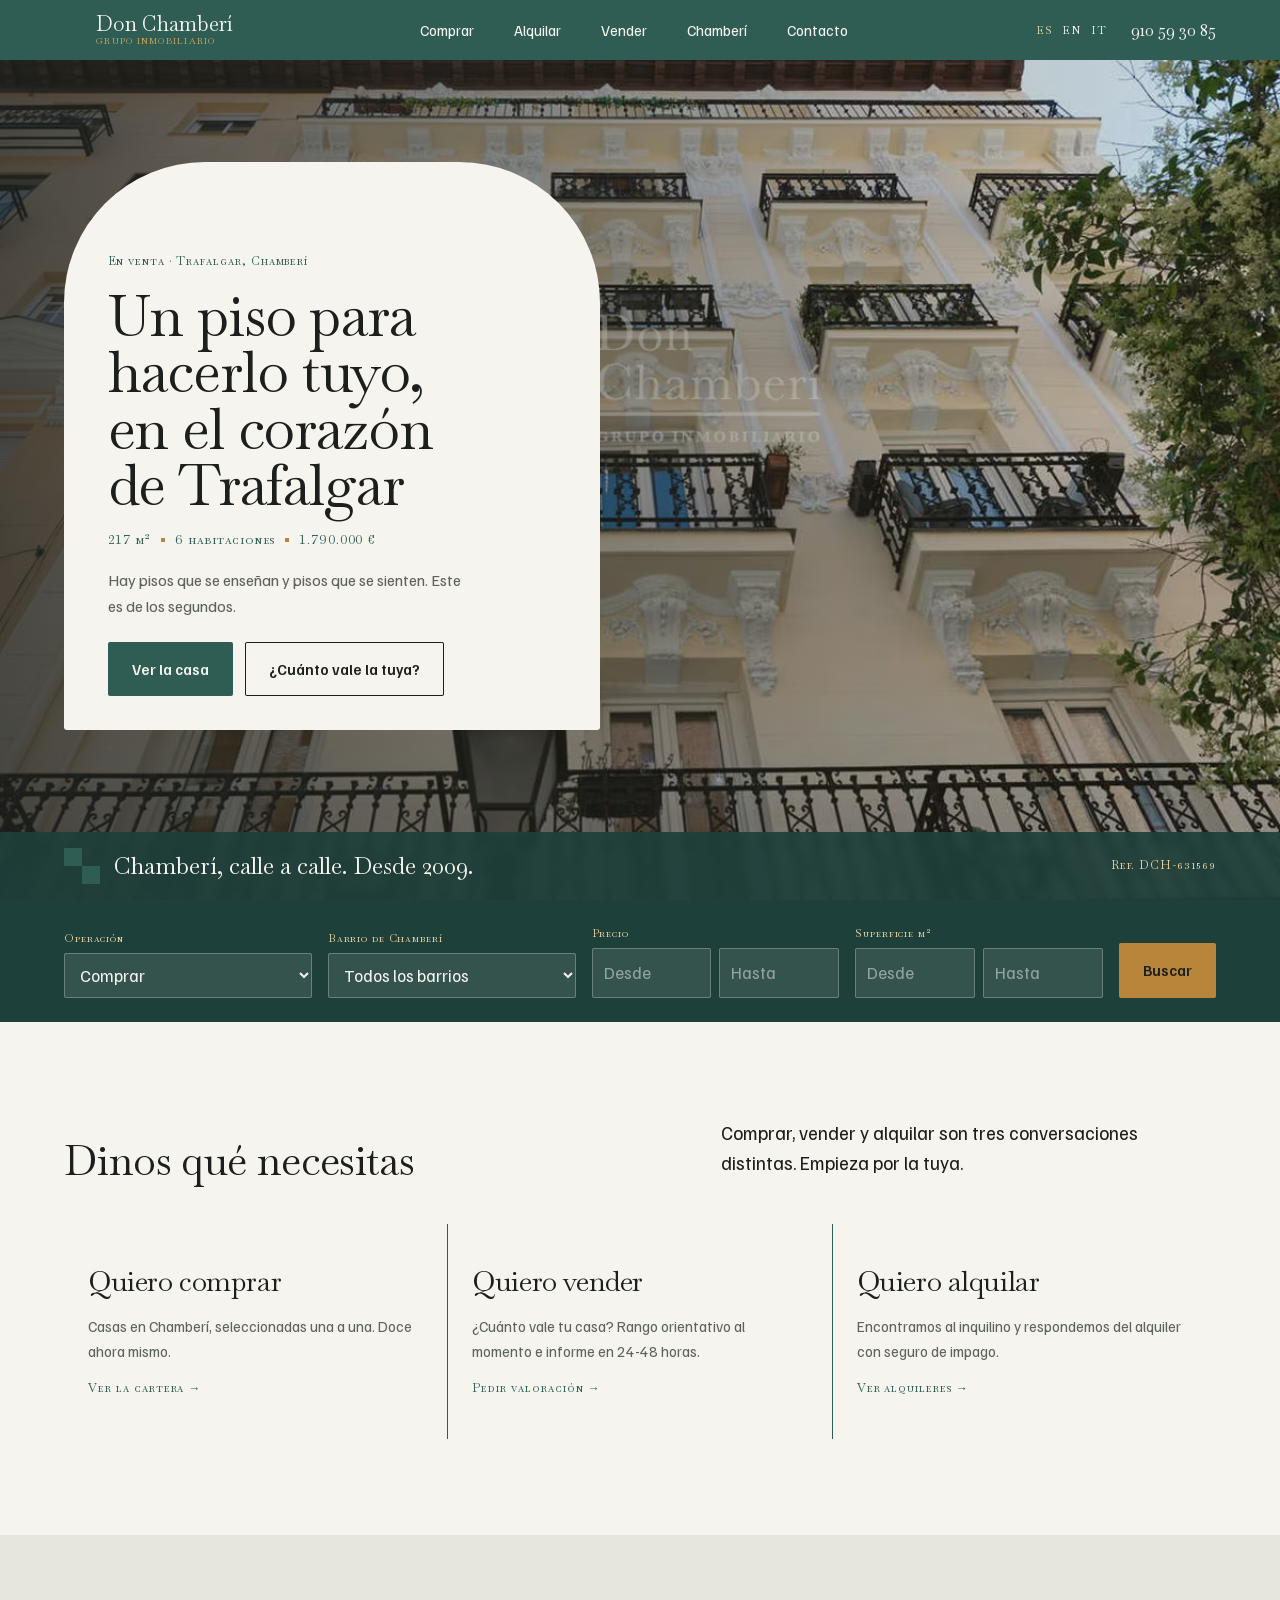
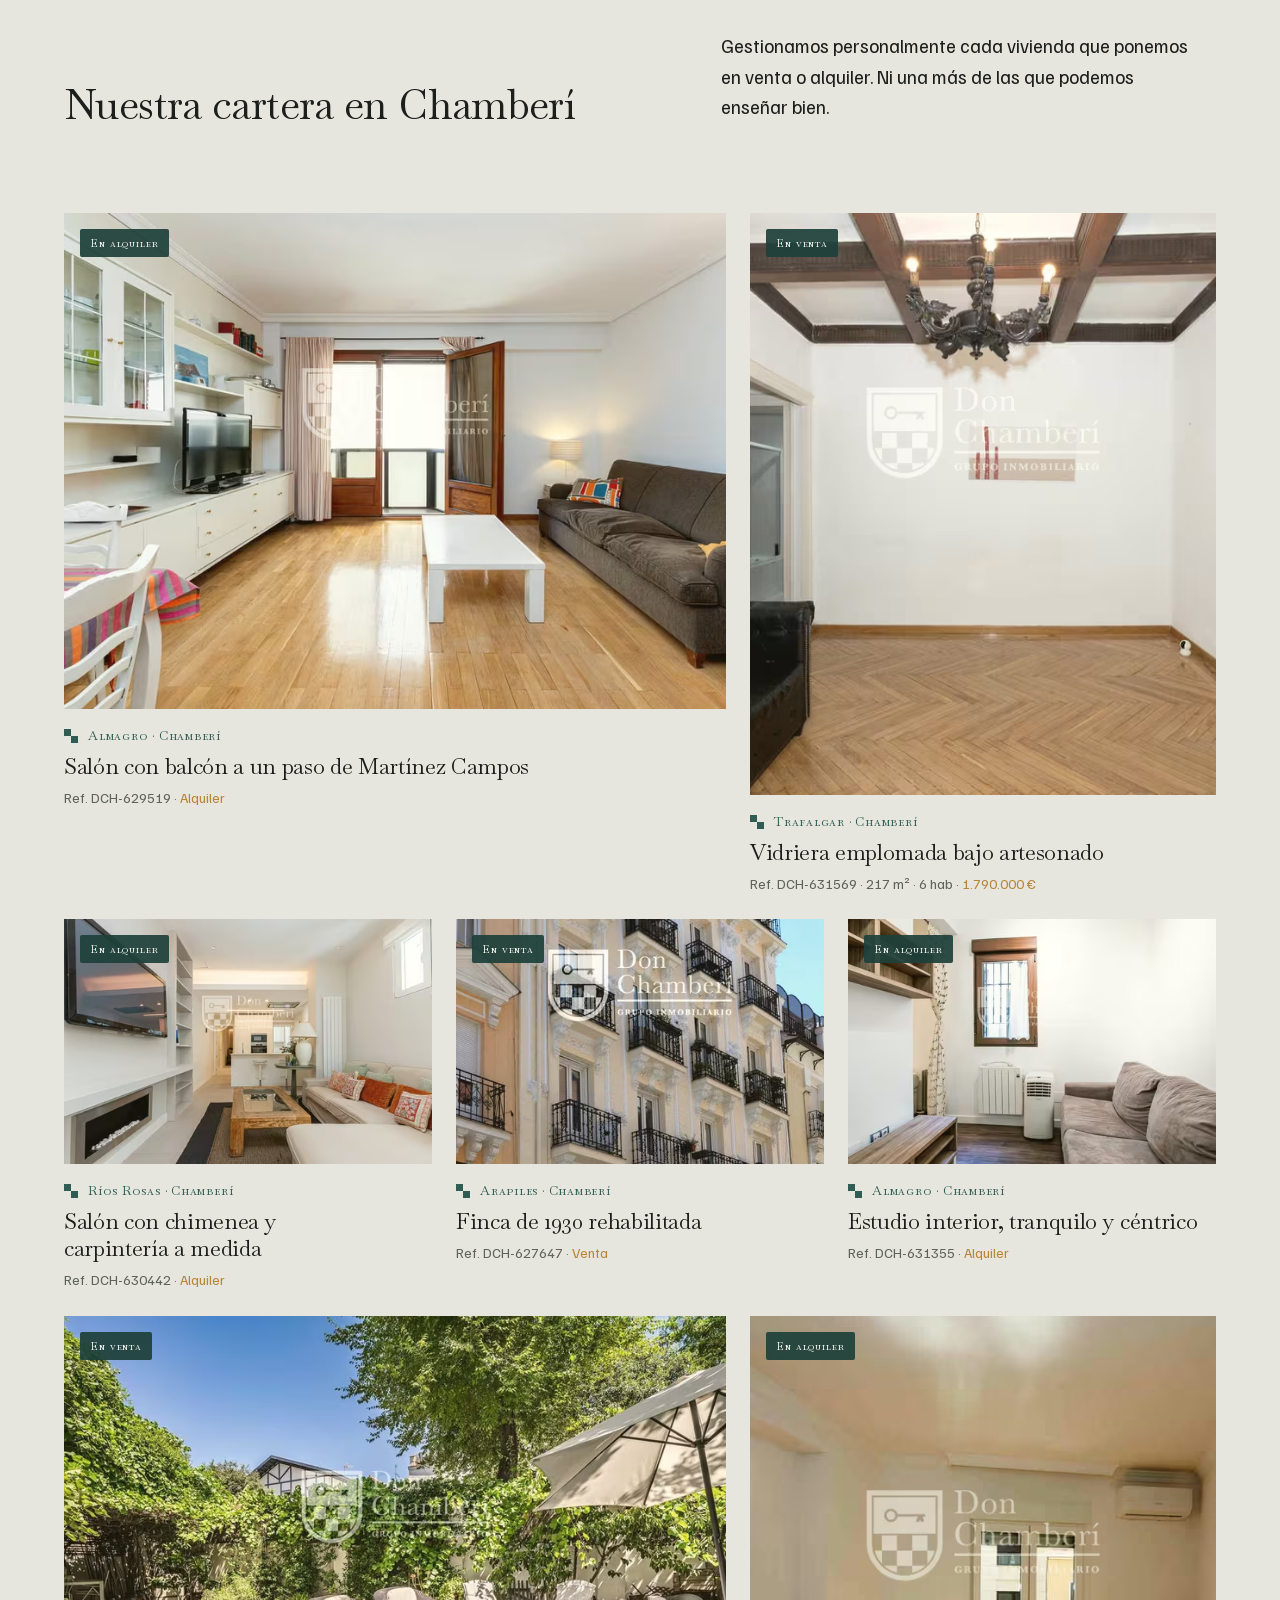
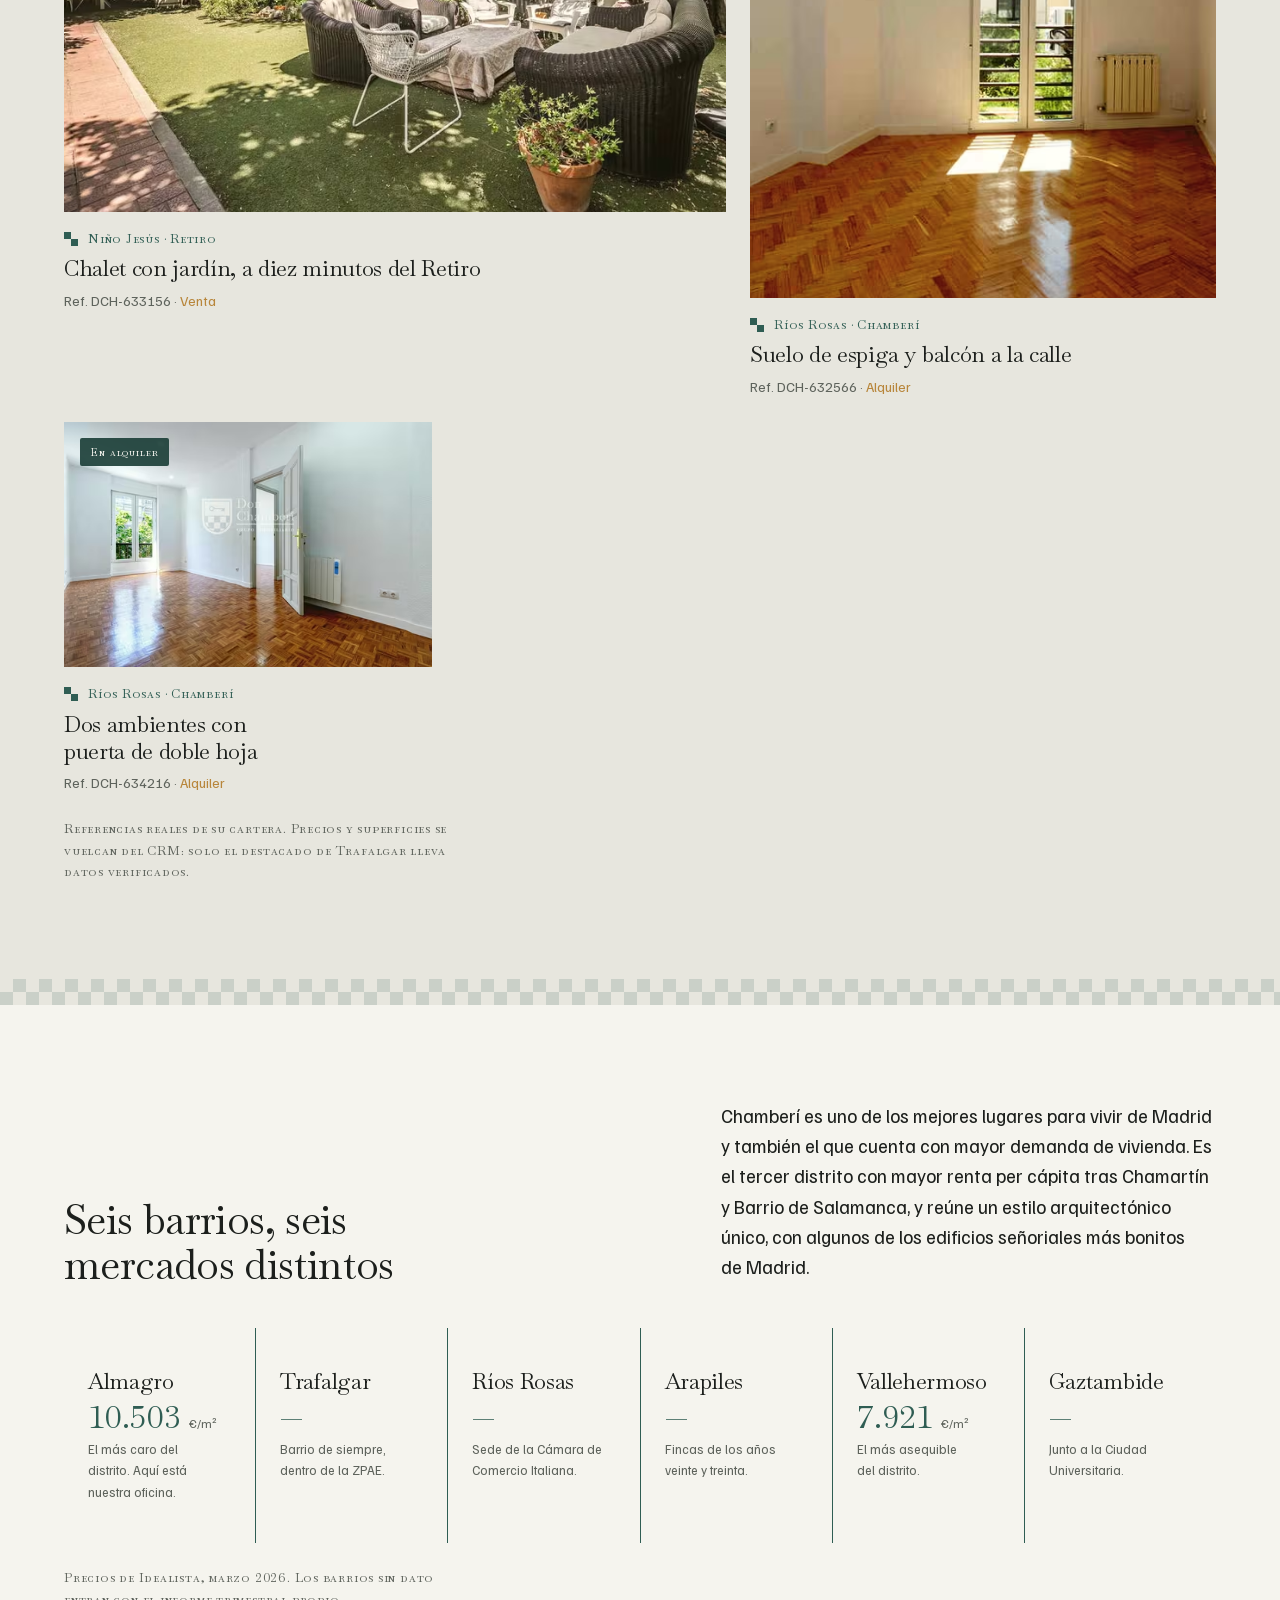
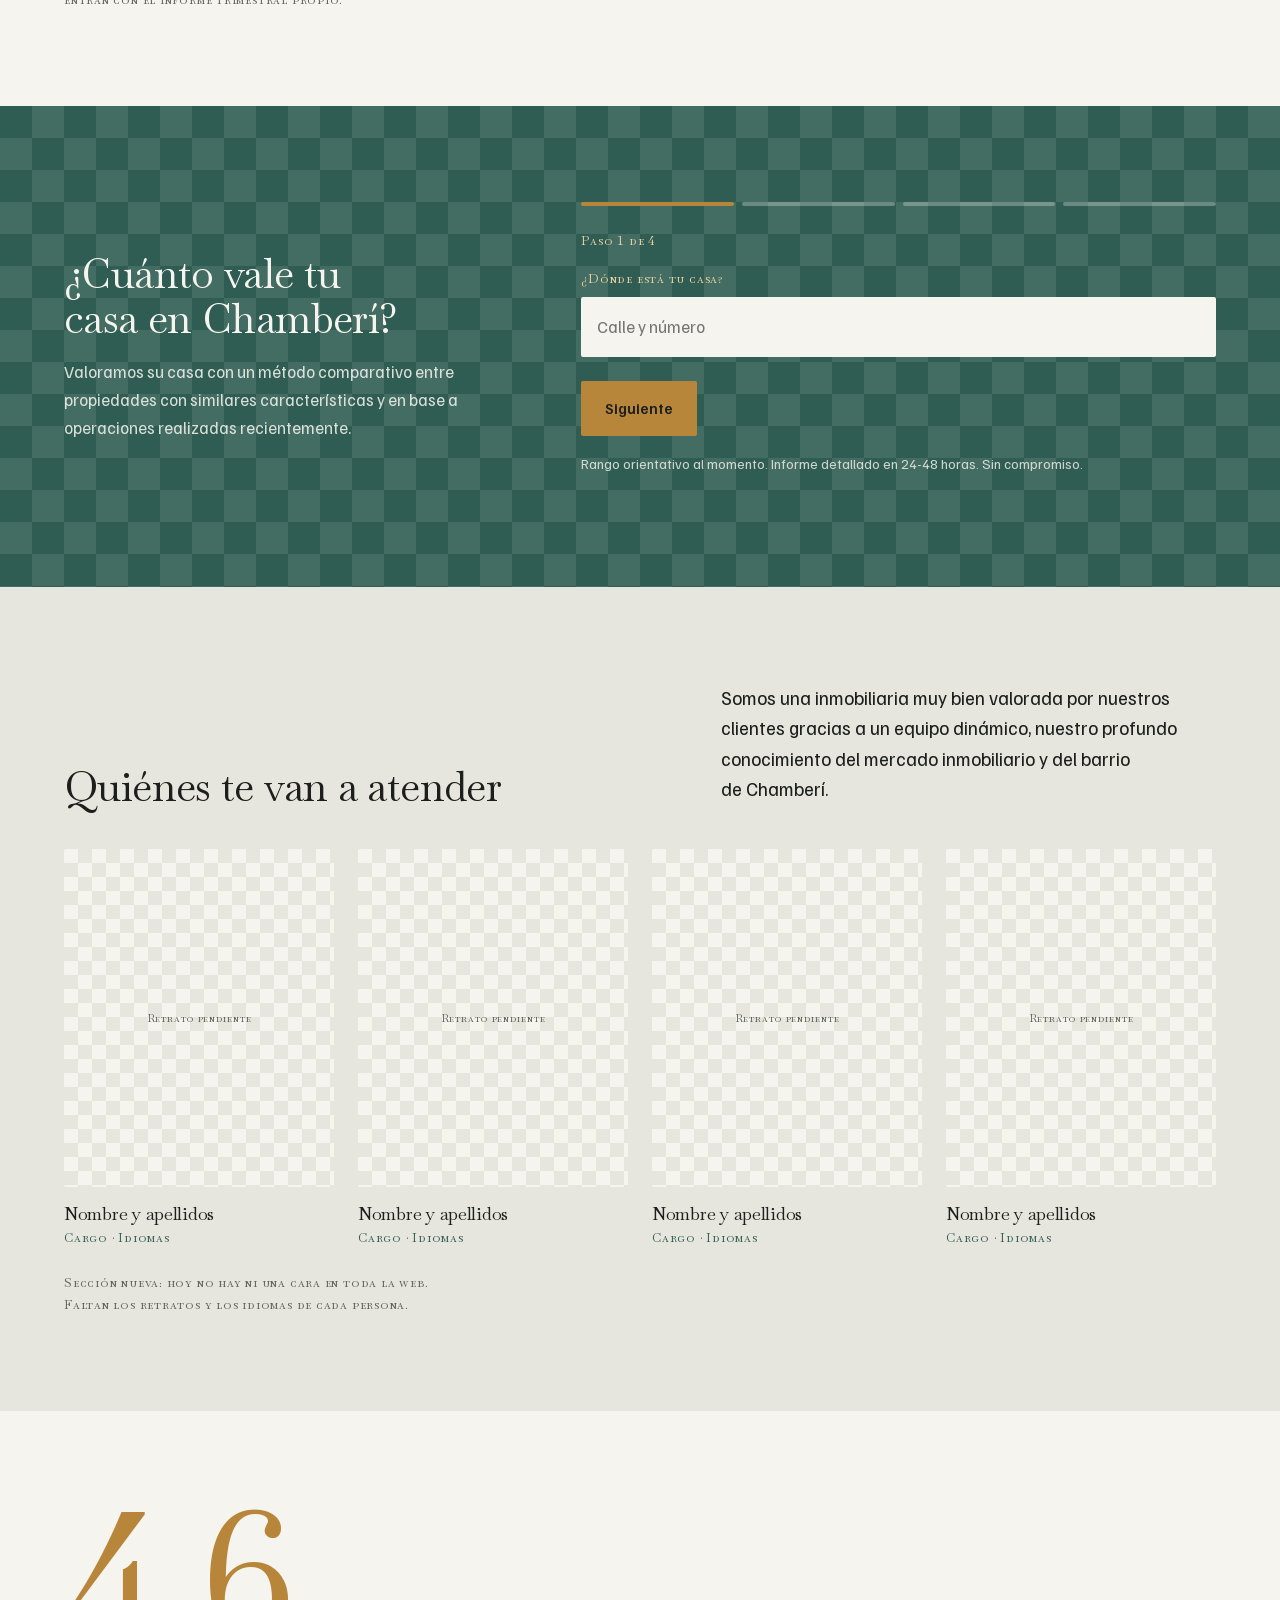
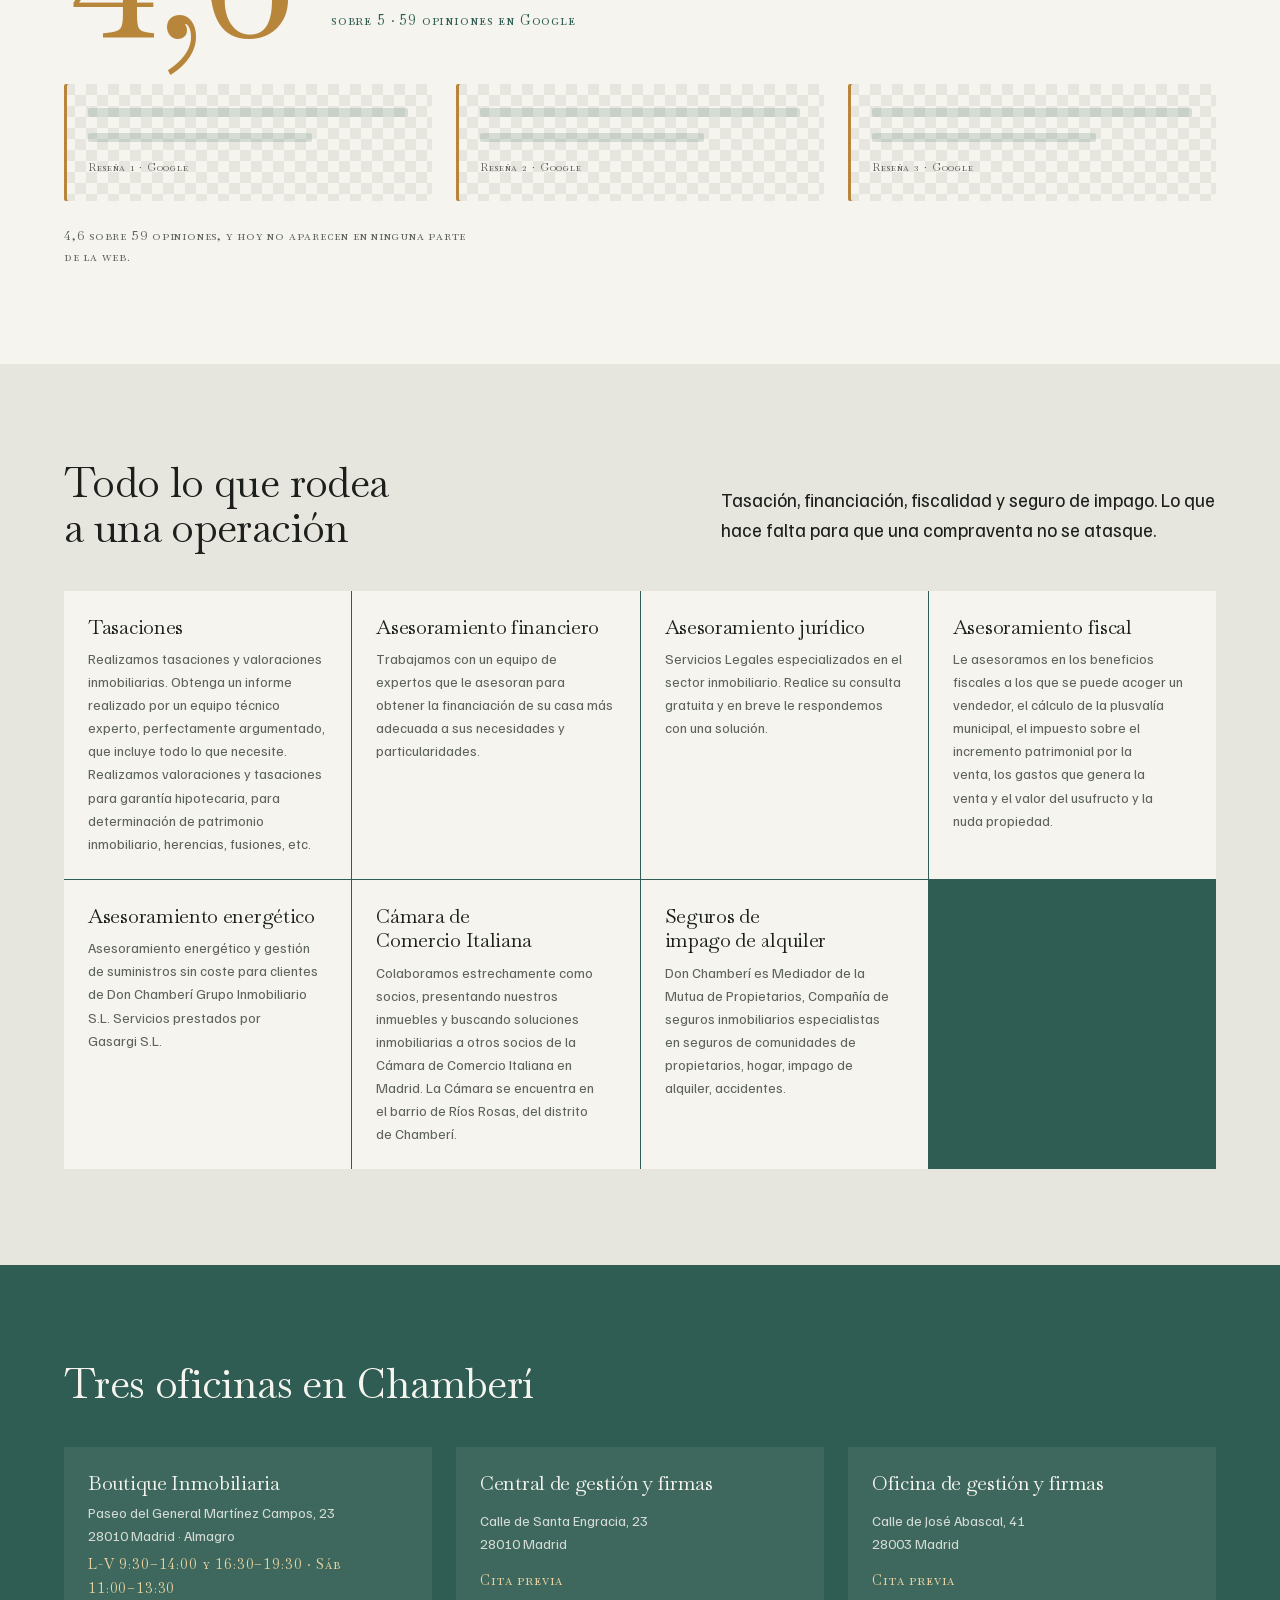
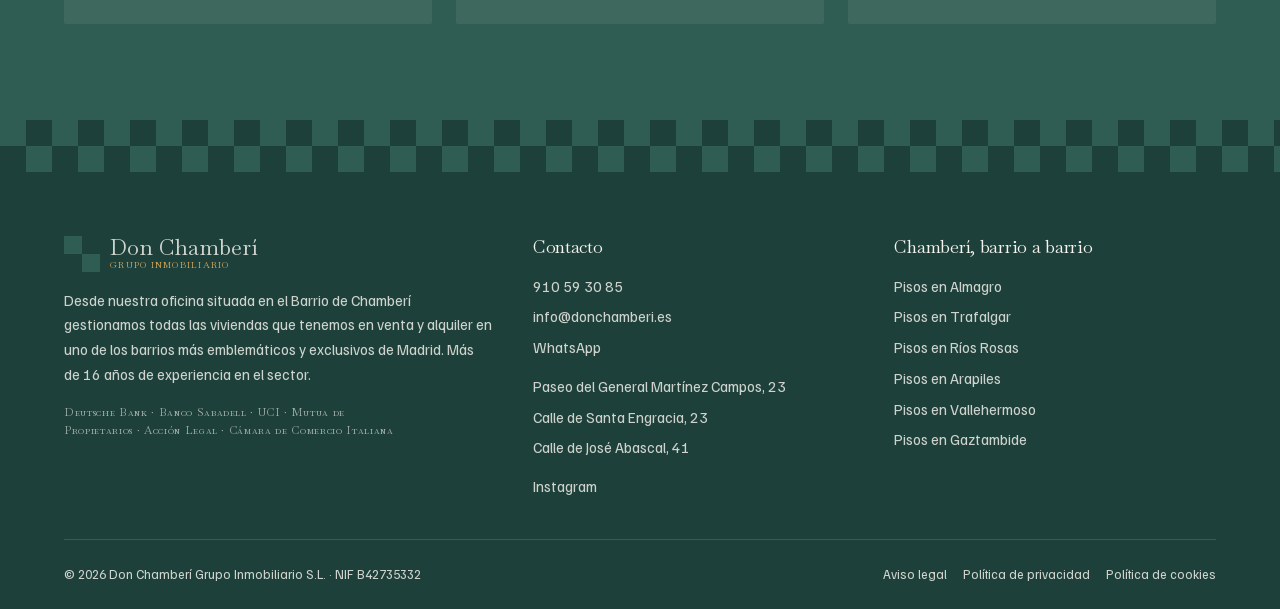
==== prototype/index.html @ 9109e1e5 "fix: devolver el copy del cliente a su texto literal La pasada de diseño tocó texto sin anotarlo en " ====
<!DOCTYPE html>
<html lang="es">
<head>
<meta charset="UTF-8">
<script>document.documentElement.classList.add('js')</script>
<meta name="viewport" content="width=device-width, initial-scale=1">
<title>Inmobiliaria en Chamberí, Madrid | Don Chamberí</title>
<meta name="description" content="Inmobiliaria Don Chamberí, tu mejor opción para comprar, vender o alquilar propiedades en Chamberí. Servicio personalizado y asesoramiento experto. ¡Llámanos al 910 59 30 85!">
<meta name="theme-color" content="#2F5D53">
<link rel="canonical" href="https://www.donchamberi.es/">
<meta property="og:type" content="website">
<meta property="og:locale" content="es_ES">
<meta property="og:title" content="Inmobiliaria en Chamberí, Madrid | Don Chamberí">
<meta property="og:description" content="Chamberí, calle a calle. Desde 2009. Compra, venta y alquiler en Almagro, Trafalgar, Ríos Rosas, Arapiles, Vallehermoso y Gaztambide.">
<meta property="og:image" content="https://www.donchamberi.es/assets/img/hero-fachada-arapiles-1200.webp">
<meta name="twitter:card" content="summary_large_image">
<link rel="preload" href="assets/fonts/baskervville.woff2" as="font" type="font/woff2" crossorigin>
<link rel="preload" href="assets/fonts/familjen-grotesk.woff2" as="font" type="font/woff2" crossorigin>
<link rel="stylesheet" href="assets/css/global.css">
<link rel="stylesheet" href="assets/css/home.css">
<link rel="icon" href="data:image/svg+xml,<svg xmlns='http://www.w3.org/2000/svg' viewBox='0 0 32 32'><rect width='32' height='32' fill='%232F5D53'/><rect x='6' y='6' width='10' height='10' fill='%23F5F4EE'/><rect x='16' y='16' width='10' height='10' fill='%23F5F4EE'/></svg>">
</head>
<body>
<a class="salta" href="#principal">Saltar al contenido</a>

<header class="cab">
  <div class="env cab__fila">
    <a class="cab__marca" href="#principal">
      <span class="damero" aria-hidden="true"><i></i><i></i><i></i><i></i></span>
      <span>Don Chamberí<small>GRUPO INMOBILIARIO</small></span>
    </a>
    <nav class="cab__nav" aria-label="Principal">
      <a class="cab__link" href="#cartera">Comprar</a>
      <a class="cab__link" href="#cartera">Alquilar</a>
      <a class="cab__link" href="#valorar">Vender</a>
      <a class="cab__link" href="#barrios">Chamberí</a>
      <a class="cab__link" href="#oficinas">Contacto</a>
    </nav>
    <div class="cab__der">
      <div class="cab__idiomas"><a href="#" aria-current="page">ES</a><a href="#">EN</a><a href="#">IT</a></div>
      <a class="cab__tel" href="tel:+34910593085">910 59 30 85</a>
    </div>
  </div>
</header>

<main id="principal">

<!-- ============ HERO: EL PORTAL ============ -->
<section class="hero" aria-labelledby="t-hero">
  <figure class="hero__fachada">
    <picture>
      <source type="image/avif" sizes="100vw"
        srcset="assets/img/hero-fachada-arapiles-480.avif 480w, assets/img/hero-fachada-arapiles-768.avif 768w, assets/img/hero-fachada-arapiles-1200.avif 1200w">
      <img src="assets/img/hero-fachada-arapiles-1200.webp" sizes="100vw"
        srcset="assets/img/hero-fachada-arapiles-480.webp 480w, assets/img/hero-fachada-arapiles-768.webp 768w, assets/img/hero-fachada-arapiles-1200.webp 1200w"
        width="1067" height="800" fetchpriority="high" decoding="async"
        alt="Fachada de finca señorial de Chamberí con balcones de forja negra y farola de fundición">
    </picture>
  </figure>
  <div class="hero__scrim" aria-hidden="true"></div>

  <div class="hero__portal">
    <div class="hero__arco">
      <p class="hero__op">En venta · Trafalgar, Chamberí</p>
      <h1 class="hero__titulo" id="t-hero">Un piso para hacerlo tuyo, en el corazón de Trafalgar</h1>
      <p class="hero__datos">
        <span class="versal">217 m²</span><span class="hero__sep"></span>
        <span class="versal">6 habitaciones</span><span class="hero__sep"></span>
        <span class="versal">1.790.000 €</span>
      </p>
      <p class="hero__cita">Hay pisos que se enseñan y pisos que se sienten. Este es de los segundos.</p>
      <p class="hero__acciones">
        <a class="btn" href="#cartera">Ver la casa</a>
        <a class="btn btn--linea" href="#valorar">¿Cuánto vale la tuya?</a>
      </p>
    </div>
  </div>

  <div class="hero__pie">
    <div class="env">
      <p class="hero__lema">
        <span class="damero damero--grande" aria-hidden="true"><i></i><i></i><i></i><i></i></span>
        Chamberí, calle a calle. Desde 2009.
      </p>
      <p class="hero__ref">Ref. DCH-631569</p>
    </div>
  </div>
</section>

<!-- ============ BUSCADOR ============ -->
<section class="busca" id="buscador" aria-labelledby="t-busca">
  <h2 class="oculto" id="t-busca">Buscar vivienda</h2>
  <form class="env busca__fila">
    <label class="campo"><span>Operación</span>
      <select name="operacion"><option>Comprar</option><option>Alquilar</option></select></label>
    <label class="campo"><span>Barrio de Chamberí</span>
      <select name="barrio">
        <option>Todos los barrios</option><option>Almagro</option><option>Trafalgar</option>
        <option>Ríos Rosas</option><option>Arapiles</option><option>Vallehermoso</option><option>Gaztambide</option>
      </select></label>
    <div class="campo"><span>Precio</span>
      <div class="busca__par">
        <input type="text" inputmode="numeric" name="precio_min" placeholder="Desde" aria-label="Precio mínimo">
        <input type="text" inputmode="numeric" name="precio_max" placeholder="Hasta" aria-label="Precio máximo">
      </div></div>
    <div class="campo"><span>Superficie m²</span>
      <div class="busca__par">
        <input type="text" inputmode="numeric" name="m2_min" placeholder="Desde" aria-label="Superficie mínima">
        <input type="text" inputmode="numeric" name="m2_max" placeholder="Hasta" aria-label="Superficie máxima">
      </div></div>
    <button class="btn btn--ocre" type="submit">Buscar</button>
  </form>
</section>

<!-- ============ TRES PUERTAS ============ -->
<section class="seccion seccion--hueso" aria-labelledby="t-puertas">
  <div class="env">
    <div class="cabecera-seccion entra"><h2 id="t-puertas">Dinos qué necesitas</h2><p class="lead">Comprar, vender y alquilar son tres conversaciones distintas. Empieza por la tuya.</p></div>
  </div>
  <div class="env"><div class="puertas entra" data-r="1">
    <a class="puerta" href="#cartera"><h3>Quiero comprar</h3>
      <p>Casas en Chamberí, seleccionadas una a una. Doce ahora mismo.</p>
      <span class="puerta__ir">Ver la cartera →</span></a>
    <a class="puerta" href="#valorar"><h3>Quiero vender</h3>
      <p>¿Cuánto vale tu casa? Rango orientativo al momento e informe en 24-48 horas.</p>
      <span class="puerta__ir">Pedir valoración →</span></a>
    <a class="puerta" href="#cartera"><h3>Quiero alquilar</h3>
      <p>Encontramos al inquilino y respondemos del alquiler con seguro de impago.</p>
      <span class="puerta__ir">Ver alquileres →</span></a>
  </div></div>
</section>

<!-- ============ LA CARTERA ============ -->
<section class="seccion" id="cartera" aria-labelledby="t-cartera">
  <div class="env">
    <div class="cabecera-seccion entra">
      <h2 id="t-cartera">Nuestra cartera en Chamberí</h2>
      <p class="lead">Gestionamos personalmente cada vivienda que ponemos en venta o alquiler. Ni una más de las que podemos enseñar bien.</p>
    </div>
    <p class="cartera__cuenta entra" data-r="1" style="margin-top:var(--e3)">12 casas ahora mismo</p>

    <div class="solado__rejilla">

      <article class="ficha entra">
        <figure class="marco"><span class="ficha__estado">En alquiler</span>
          <picture><source type="image/avif" sizes="(min-width:1080px) 55vw, (min-width:680px) 50vw, 100vw" srcset="assets/img/piso-almagro-salon-480.avif 480w, assets/img/piso-almagro-salon-768.avif 768w, assets/img/piso-almagro-salon-1200.avif 1200w">
          <img class="marco__foto" src="assets/img/piso-almagro-salon-768.webp" loading="lazy" decoding="async" sizes="(min-width:1080px) 55vw, (min-width:680px) 50vw, 100vw" srcset="assets/img/piso-almagro-salon-480.webp 480w, assets/img/piso-almagro-salon-768.webp 768w, assets/img/piso-almagro-salon-1200.webp 1200w" width="1067" height="800" alt="Salón luminoso con parquet y balcón en un piso de Almagro, Chamberí"></picture>
        </figure>
        <div class="ficha__cuerpo">
          <p class="ficha__barrio"><span class="damero" aria-hidden="true" style="width:14px;height:14px"><i></i><i></i><i></i><i></i></span><span class="versal">Almagro · Chamberí</span></p>
          <h3 class="ficha__titulo">Salón con balcón a un paso de Martínez Campos</h3>
          <p class="ficha__meta">Ref. DCH-629519 · <b>Alquiler</b></p>
        </div>
      </article>

      <article class="ficha entra" data-r="1">
        <figure class="marco"><span class="ficha__estado">En venta</span>
          <picture><source type="image/avif" sizes="(min-width:1080px) 40vw, (min-width:680px) 50vw, 100vw" srcset="assets/img/piso-trafalgar-vidriera-480.avif 480w">
          <img class="marco__foto" src="assets/img/piso-trafalgar-vidriera-480.webp" loading="lazy" decoding="async" sizes="(min-width:1080px) 40vw, (min-width:680px) 50vw, 100vw" srcset="assets/img/piso-trafalgar-vidriera-480.webp 480w" width="600" height="800" alt="Vidriera emplomada de arco apuntado bajo techo con vigas, en un piso de Trafalgar"></picture>
        </figure>
        <div class="ficha__cuerpo">
          <p class="ficha__barrio"><span class="damero" aria-hidden="true" style="width:14px;height:14px"><i></i><i></i><i></i><i></i></span><span class="versal">Trafalgar · Chamberí</span></p>
          <h3 class="ficha__titulo">Vidriera emplomada bajo artesonado</h3>
          <p class="ficha__meta">Ref. DCH-631569 · 217 m² · 6 hab · <b>1.790.000 €</b></p>
        </div>
      </article>

      <article class="ficha entra" data-r="2">
        <figure class="marco"><span class="ficha__estado">En alquiler</span>
          <picture><source type="image/avif" sizes="(min-width:1080px) 30vw, (min-width:680px) 50vw, 100vw" srcset="assets/img/piso-rios-rosas-chimenea-480.avif 480w, assets/img/piso-rios-rosas-chimenea-768.avif 768w">
          <img class="marco__foto" src="assets/img/piso-rios-rosas-chimenea-768.webp" loading="lazy" decoding="async" sizes="(min-width:1080px) 30vw, (min-width:680px) 50vw, 100vw" srcset="assets/img/piso-rios-rosas-chimenea-480.webp 480w, assets/img/piso-rios-rosas-chimenea-768.webp 768w" width="1200" height="800" alt="Salón con chimenea empotrada y estanterías a medida en Ríos Rosas"></picture>
        </figure>
        <div class="ficha__cuerpo">
          <p class="ficha__barrio"><span class="damero" aria-hidden="true" style="width:14px;height:14px"><i></i><i></i><i></i><i></i></span><span class="versal">Ríos Rosas · Chamberí</span></p>
          <h3 class="ficha__titulo">Salón con chimenea y carpintería a medida</h3>
          <p class="ficha__meta">Ref. DCH-630442 · <b>Alquiler</b></p>
        </div>
      </article>

      <article class="ficha entra" data-r="3">
        <figure class="marco"><span class="ficha__estado">En venta</span>
          <picture><source type="image/avif" sizes="(min-width:1080px) 30vw, (min-width:680px) 50vw, 100vw" srcset="assets/img/barrio-fachada-senorial-480.avif 480w">
          <img class="marco__foto" src="assets/img/barrio-fachada-senorial-480.webp" loading="lazy" decoding="async" sizes="(min-width:1080px) 30vw, (min-width:680px) 50vw, 100vw" srcset="assets/img/barrio-fachada-senorial-480.webp 480w" width="600" height="800" alt="Fachada de finca señorial con balcones de forja y ménsulas de piedra en Arapiles"></picture>
        </figure>
        <div class="ficha__cuerpo">
          <p class="ficha__barrio"><span class="damero" aria-hidden="true" style="width:14px;height:14px"><i></i><i></i><i></i><i></i></span><span class="versal">Arapiles · Chamberí</span></p>
          <h3 class="ficha__titulo">Finca de 1930 rehabilitada</h3>
          <p class="ficha__meta">Ref. DCH-627647 · <b>Venta</b></p>
        </div>
      </article>

      <article class="ficha entra" data-r="4">
        <figure class="marco"><span class="ficha__estado">En alquiler</span>
          <picture><source type="image/avif" sizes="(min-width:1080px) 30vw, (min-width:680px) 50vw, 100vw" srcset="assets/img/piso-almagro-estar-480.avif 480w, assets/img/piso-almagro-estar-768.avif 768w">
          <img class="marco__foto" src="assets/img/piso-almagro-estar-768.webp" loading="lazy" decoding="async" sizes="(min-width:1080px) 30vw, (min-width:680px) 50vw, 100vw" srcset="assets/img/piso-almagro-estar-480.webp 480w, assets/img/piso-almagro-estar-768.webp 768w" width="1012" height="675" alt="Sala de estar con ventana enrejada y estantería de obra en Almagro"></picture>
        </figure>
        <div class="ficha__cuerpo">
          <p class="ficha__barrio"><span class="damero" aria-hidden="true" style="width:14px;height:14px"><i></i><i></i><i></i><i></i></span><span class="versal">Almagro · Chamberí</span></p>
          <h3 class="ficha__titulo">Estudio interior, tranquilo y céntrico</h3>
          <p class="ficha__meta">Ref. DCH-631355 · <b>Alquiler</b></p>
        </div>
      </article>

      <article class="ficha entra">
        <figure class="marco"><span class="ficha__estado">En venta</span>
          <picture><source type="image/avif" sizes="(min-width:1080px) 55vw, (min-width:680px) 50vw, 100vw" srcset="assets/img/chalet-nino-jesus-jardin-480.avif 480w, assets/img/chalet-nino-jesus-jardin-768.avif 768w, assets/img/chalet-nino-jesus-jardin-1200.avif 1200w">
          <img class="marco__foto" src="assets/img/chalet-nino-jesus-jardin-768.webp" loading="lazy" decoding="async" sizes="(min-width:1080px) 55vw, (min-width:680px) 50vw, 100vw" srcset="assets/img/chalet-nino-jesus-jardin-480.webp 480w, assets/img/chalet-nino-jesus-jardin-768.webp 768w, assets/img/chalet-nino-jesus-jardin-1200.webp 1200w" width="1065" height="799" alt="Jardín con sombrilla y mobiliario de exterior en un chalet del Niño Jesús"></picture>
        </figure>
        <div class="ficha__cuerpo">
          <p class="ficha__barrio"><span class="damero" aria-hidden="true" style="width:14px;height:14px"><i></i><i></i><i></i><i></i></span><span class="versal">Niño Jesús · Retiro</span></p>
          <h3 class="ficha__titulo">Chalet con jardín, a diez minutos del Retiro</h3>
          <p class="ficha__meta">Ref. DCH-633156 · <b>Venta</b></p>
        </div>
      </article>

      <article class="ficha entra" data-r="1">
        <figure class="marco"><span class="ficha__estado">En alquiler</span>
          <picture><source type="image/avif" sizes="(min-width:1080px) 40vw, (min-width:680px) 50vw, 100vw" srcset="assets/img/piso-rios-rosas-vacio-480.avif 480w">
          <img class="marco__foto" src="assets/img/piso-rios-rosas-vacio-480.webp" loading="lazy" decoding="async" sizes="(min-width:1080px) 40vw, (min-width:680px) 50vw, 100vw" srcset="assets/img/piso-rios-rosas-vacio-480.webp 480w" width="600" height="800" alt="Estancia vacía con suelo de espiga y balcón a la calle en Ríos Rosas"></picture>
        </figure>
        <div class="ficha__cuerpo">
          <p class="ficha__barrio"><span class="damero" aria-hidden="true" style="width:14px;height:14px"><i></i><i></i><i></i><i></i></span><span class="versal">Ríos Rosas · Chamberí</span></p>
          <h3 class="ficha__titulo">Suelo de espiga y balcón a la calle</h3>
          <p class="ficha__meta">Ref. DCH-632566 · <b>Alquiler</b></p>
        </div>
      </article>

      <article class="ficha entra" data-r="2">
        <figure class="marco"><span class="ficha__estado">En alquiler</span>
          <picture><source type="image/avif" sizes="(min-width:1080px) 30vw, (min-width:680px) 50vw, 100vw" srcset="assets/img/piso-rios-rosas-parquet-480.avif 480w, assets/img/piso-rios-rosas-parquet-768.avif 768w">
          <img class="marco__foto" src="assets/img/piso-rios-rosas-parquet-768.webp" loading="lazy" decoding="async" sizes="(min-width:1080px) 30vw, (min-width:680px) 50vw, 100vw" srcset="assets/img/piso-rios-rosas-parquet-480.webp 480w, assets/img/piso-rios-rosas-parquet-768.webp 768w" width="1200" height="800" alt="Habitación con parquet de espiga y puerta de doble hoja en Ríos Rosas"></picture>
        </figure>
        <div class="ficha__cuerpo">
          <p class="ficha__barrio"><span class="damero" aria-hidden="true" style="width:14px;height:14px"><i></i><i></i><i></i><i></i></span><span class="versal">Ríos Rosas · Chamberí</span></p>
          <h3 class="ficha__titulo">Dos ambientes con puerta de doble hoja</h3>
          <p class="ficha__meta">Ref. DCH-634216 · <b>Alquiler</b></p>
        </div>
      </article>

    </div>
    <p class="versal entra" style="margin-top:var(--e3);color:var(--grafito)">Referencias reales de su cartera. Precios y superficies se vuelcan del CRM: solo el destacado de Trafalgar lleva datos verificados.</p>
  </div>
</section>

<div class="solado" aria-hidden="true"></div>

<!-- ============ BARRIOS ============ -->
<section class="seccion seccion--hueso" id="barrios" aria-labelledby="t-barrios">
  <div class="env">
    <div class="cabecera-seccion entra">
      <h2 id="t-barrios">Seis barrios, seis mercados distintos</h2>
      <p class="lead">Chamberí es uno de los mejores lugares para vivir de Madrid y también el que cuenta con mayor demanda de vivienda. Es el tercer distrito con mayor renta per cápita tras Chamartín y Barrio de Salamanca, y reúne un estilo arquitectónico único, con algunos de los edificios señoriales más bonitos de Madrid.</p>
    </div>
  </div>
  <div class="env"><div class="barrios__rejilla entra" data-r="2">
    <div class="barrio"><h3>Almagro</h3><p class="barrio__precio">10.503 <small>€/m²</small></p><p class="barrio__nota">El más caro del distrito. Aquí está nuestra oficina.</p></div>
    <div class="barrio"><h3>Trafalgar</h3><p class="barrio__precio">—</p><p class="barrio__nota">Barrio de siempre, dentro de la ZPAE.</p></div>
    <div class="barrio"><h3>Ríos Rosas</h3><p class="barrio__precio">—</p><p class="barrio__nota">Sede de la Cámara de Comercio Italiana.</p></div>
    <div class="barrio"><h3>Arapiles</h3><p class="barrio__precio">—</p><p class="barrio__nota">Fincas de los años veinte y treinta.</p></div>
    <div class="barrio"><h3>Vallehermoso</h3><p class="barrio__precio">7.921 <small>€/m²</small></p><p class="barrio__nota">El más asequible del distrito.</p></div>
    <div class="barrio"><h3>Gaztambide</h3><p class="barrio__precio">—</p><p class="barrio__nota">Junto a la Ciudad Universitaria.</p></div>
  </div></div>
  <div class="env">
    <p class="versal entra" style="margin-top:var(--e3);color:var(--grafito)">Precios de Idealista, marzo 2026. Los barrios sin dato entran con el informe trimestral propio.</p>
  </div>
</section>

<!-- ============ VALORACIÓN ============ -->
<section class="seccion valora" id="valorar" aria-labelledby="t-valorar">
  <div class="valora__fondo" aria-hidden="true"></div>
  <div class="env valora__env sobre-verde">
    <div class="valora__rejilla">
      <div>
        <h2 class="entra" id="t-valorar" style="color:var(--hueso)">¿Cuánto vale tu casa en Chamberí?</h2>
        <p class="entra" data-r="1" style="color:rgba(245,244,238,.86);margin-top:var(--e2)">Valoramos su casa con un método comparativo entre propiedades con similares características y en base a operaciones realizadas recientemente.</p>
      </div>
      <form class="entra" data-r="2" id="form-valora">
        <div class="pasos" aria-hidden="true"><span class="paso" data-activo></span><span class="paso"></span><span class="paso"></span><span class="paso"></span></div>
        <p class="versal" style="color:var(--ocre-texto);margin-bottom:var(--e2)">Paso 1 de 4</p>
        <div class="valora__campo">
          <label for="dir">¿Dónde está tu casa?</label>
          <input id="dir" name="dir" type="text" placeholder="Calle y número" autocomplete="street-address">
        </div>
        <p style="margin-top:var(--e3)"><button class="btn btn--ocre" type="submit">Siguiente</button></p>
        <p class="valora__nota">Rango orientativo al momento. Informe detallado en 24-48 horas. Sin compromiso.</p>
        <p class="valora__nota" role="status" id="valora-estado"></p>
      </form>
    </div>
  </div>
</section>

<!-- ============ EQUIPO ============ -->
<section class="seccion" aria-labelledby="t-equipo">
  <div class="env">
    <div class="cabecera-seccion entra"><h2 id="t-equipo">Quiénes te van a atender</h2>
    <p class="lead">Somos una inmobiliaria muy bien valorada por nuestros clientes gracias a un equipo dinámico, nuestro profundo conocimiento del mercado inmobiliario y del barrio de Chamberí.</p></div>
    <div class="equipo__rejilla">
      <div class="persona entra"><div class="persona__hueco"><span>Retrato pendiente</span></div><div class="persona__pie"><h3 style="font-size:1.125rem">Nombre y apellidos</h3><p class="versal">Cargo · Idiomas</p></div></div>
      <div class="persona entra" data-r="1"><div class="persona__hueco"><span>Retrato pendiente</span></div><div class="persona__pie"><h3 style="font-size:1.125rem">Nombre y apellidos</h3><p class="versal">Cargo · Idiomas</p></div></div>
      <div class="persona entra" data-r="2"><div class="persona__hueco"><span>Retrato pendiente</span></div><div class="persona__pie"><h3 style="font-size:1.125rem">Nombre y apellidos</h3><p class="versal">Cargo · Idiomas</p></div></div>
      <div class="persona entra" data-r="3"><div class="persona__hueco"><span>Retrato pendiente</span></div><div class="persona__pie"><h3 style="font-size:1.125rem">Nombre y apellidos</h3><p class="versal">Cargo · Idiomas</p></div></div>
    </div>
    <p class="versal entra" style="margin-top:var(--e3);color:var(--grafito)">Sección nueva: hoy no hay ni una cara en toda la web. Faltan los retratos y los idiomas de cada persona.</p>
  </div>
</section>

<!-- ============ RESEÑAS ============ -->
<section class="seccion seccion--hueso" aria-labelledby="t-op">
  <div class="env">
    <h2 class="oculto" id="t-op">Opiniones de clientes</h2>
    <p class="op entra"><span class="op__nota">4,6</span><span class="versal">sobre 5 · 59 opiniones en Google</span></p>
    <div class="op__rejilla">
      <figure class="op__cita op__cita--pdte entra" aria-label="Reseña pendiente"><div class="op__linea"></div><div class="op__linea"></div><figcaption class="op__firma">Reseña 1 · Google</figcaption></figure>
      <figure class="op__cita op__cita--pdte entra" data-r="1" aria-label="Reseña pendiente"><div class="op__linea"></div><div class="op__linea"></div><figcaption class="op__firma">Reseña 2 · Google</figcaption></figure>
      <figure class="op__cita op__cita--pdte entra" data-r="2" aria-label="Reseña pendiente"><div class="op__linea"></div><div class="op__linea"></div><figcaption class="op__firma">Reseña 3 · Google</figcaption></figure>
    </div>
    <p class="versal entra" style="margin-top:var(--e3);color:var(--grafito)">4,6 sobre 59 opiniones, y hoy no aparecen en ninguna parte de la web.</p>
  </div>
</section>

<!-- ============ SERVICIOS ============ -->
<section class="seccion" aria-labelledby="t-serv">
  <div class="env">
    <div class="cabecera-seccion entra"><h2 id="t-serv">Todo lo que rodea a una operación</h2><p class="lead">Tasación, financiación, fiscalidad y seguro de impago. Lo que hace falta para que una compraventa no se atasque.</p></div>
  </div>
  <div class="env"><div class="serv__rejilla entra" data-r="1">
    <div class="serv"><h3>Tasaciones</h3><p>Realizamos tasaciones y valoraciones inmobiliarias. Obtenga un informe realizado por un equipo técnico experto, perfectamente argumentado, que incluye todo lo que necesite. Realizamos valoraciones y tasaciones para garantía hipotecaria, para determinación de patrimonio inmobiliario, herencias, fusiones, etc.</p></div>
    <div class="serv"><h3>Asesoramiento financiero</h3><p>Trabajamos con un equipo de expertos que le asesoran para obtener la financiación de su casa más adecuada a sus necesidades y particularidades.</p></div>
    <div class="serv"><h3>Asesoramiento jurídico</h3><p>Servicios Legales especializados en el sector inmobiliario. Realice su consulta gratuita y en breve le respondemos con una solución.</p></div>
    <div class="serv"><h3>Asesoramiento fiscal</h3><p>Le asesoramos en los beneficios fiscales a los que se puede acoger un vendedor, el cálculo de la plusvalía municipal, el impuesto sobre el incremento patrimonial por la venta, los gastos que genera la venta y el valor del usufructo y la nuda propiedad.</p></div>
    <div class="serv"><h3>Asesoramiento energético</h3><p>Asesoramiento energético y gestión de suministros sin coste para clientes de Don Chamberí Grupo Inmobiliario S.L. Servicios prestados por Gasargi S.L.</p></div>
    <div class="serv"><h3>Cámara de Comercio Italiana</h3><p>Colaboramos estrechamente como socios, presentando nuestros inmuebles y buscando soluciones inmobiliarias a otros socios de la Cámara de Comercio Italiana en Madrid. La Cámara se encuentra en el barrio de Ríos Rosas, del distrito de Chamberí.</p></div>
    <div class="serv"><h3>Seguros de impago de alquiler</h3><p>Don Chamberí es Mediador de la Mutua de Propietarios, Compañía de seguros inmobiliarios especialistas en seguros de comunidades de propietarios, hogar, impago de alquiler, accidentes.</p></div>
  </div></div>
</section>

<!-- ============ OFICINAS ============ -->
<section class="seccion seccion--verde sobre-verde" id="oficinas" aria-labelledby="t-ofi">
  <div class="env">
    <h2 class="entra" id="t-ofi" style="color:var(--hueso)">Tres oficinas en Chamberí</h2>
    <div class="ofi__rejilla">
      <div class="ofi entra"><h3>Boutique Inmobiliaria</h3><p>Paseo del General Martínez Campos, 23<br>28010 Madrid · Almagro</p><p class="versal" style="color:var(--ocre-texto)">L-V 9:30–14:00 y 16:30–19:30 · Sáb 11:00–13:30</p></div>
      <div class="ofi entra" data-r="1"><h3>Central de gestión y firmas</h3><p>Calle de Santa Engracia, 23<br>28010 Madrid</p><p class="versal" style="color:var(--ocre-texto)">Cita previa</p></div>
      <div class="ofi entra" data-r="2"><h3>Oficina de gestión y firmas</h3><p>Calle de José Abascal, 41<br>28003 Madrid</p><p class="versal" style="color:var(--ocre-texto)">Cita previa</p></div>
    </div>
  </div>
</section>

</main>

<div class="solado solado--fuerte" aria-hidden="true"></div>

<footer class="pie">
  <div class="env">
    <div class="pie__rejilla">
      <div>
        <p class="cab__marca" style="font-size:1.4rem"><span class="damero damero--grande" aria-hidden="true"><i></i><i></i><i></i><i></i></span><span>Don Chamberí<small>GRUPO INMOBILIARIO</small></span></p>
        <p style="margin-top:var(--e2);font-size:var(--t-small)">Desde nuestra oficina situada en el Barrio de Chamberí gestionamos todas las viviendas que tenemos en venta y alquiler en uno de los barrios más emblemáticos y exclusivos de Madrid. Más de 16 años de experiencia en el sector.</p>
        <p class="pie__socios">Deutsche Bank · Banco Sabadell · UCI · Mutua de Propietarios · Acción Legal · Cámara de Comercio Italiana</p>
      </div>
      <div>
        <h3>Contacto</h3>
        <ul class="pie__lista">
          <li><a href="tel:+34910593085">910 59 30 85</a></li>
          <li><a href="mailto:info@donchamberi.es">info@donchamberi.es</a></li>
          <li><a href="https://wa.me/34910593085" rel="noopener">WhatsApp</a></li>
          <li style="margin-top:8px">Paseo del General Martínez Campos, 23</li>
          <li>Calle de Santa Engracia, 23</li>
          <li>Calle de José Abascal, 41</li>
          <li style="margin-top:8px"><a href="https://www.instagram.com/inmobiliariadonchamberi/" rel="noopener">Instagram</a></li>
        </ul>
      </div>
      <div>
        <h3>Chamberí, barrio a barrio</h3>
        <ul class="pie__lista">
          <li><a href="#barrios">Pisos en Almagro</a></li>
          <li><a href="#barrios">Pisos en Trafalgar</a></li>
          <li><a href="#barrios">Pisos en Ríos Rosas</a></li>
          <li><a href="#barrios">Pisos en Arapiles</a></li>
          <li><a href="#barrios">Pisos en Vallehermoso</a></li>
          <li><a href="#barrios">Pisos en Gaztambide</a></li>
        </ul>
      </div>
    </div>
    <div class="pie__legal">
      <p>© 2026 Don Chamberí Grupo Inmobiliario S.L. · NIF B42735332</p>
      <ul><li><a href="#">Aviso legal</a></li><li><a href="#">Política de privacidad</a></li><li><a href="#">Política de cookies</a></li></ul>
    </div>
  </div>
</footer>

<nav class="barra" aria-label="Acciones rápidas">
  <a href="tel:+34910593085"><svg width="17" height="17" viewBox="0 0 24 24" fill="none" aria-hidden="true"><path d="M5 3h4l2 5-2.5 1.5a12 12 0 006 6L16 13l5 2v4a2 2 0 01-2 2A16 16 0 013 5a2 2 0 012-2z" stroke="currentColor" stroke-width="1.7"/></svg>Llamar</a>
  <a href="https://wa.me/34910593085" rel="noopener"><svg width="17" height="17" viewBox="0 0 24 24" fill="none" aria-hidden="true"><path d="M3 21l1.6-4.3A8.5 8.5 0 1112 20.5a8.4 8.4 0 01-4.2-1.1L3 21z" stroke="currentColor" stroke-width="1.7"/></svg>WhatsApp</a>
  <a href="#valorar" data-p><svg width="17" height="17" viewBox="0 0 24 24" fill="none" aria-hidden="true"><path d="M4 20V9l8-5 8 5v11" stroke="currentColor" stroke-width="1.7"/><path d="M9 20v-6h6v6" stroke="currentColor" stroke-width="1.7"/></svg>Valorar</a>
</nav>

<script type="application/ld+json">
{"@context":"https://schema.org","@graph":[
{"@type":["RealEstateAgent","LocalBusiness"],"@id":"https://www.donchamberi.es/#agencia",
"name":"Inmobiliaria Don Chamberí","legalName":"Don Chamberi Grupo Inmobiliario S.L.","vatID":"ESB42735332",
"description":"Agencia inmobiliaria boutique especializada en el distrito de Chamberí, Madrid. Compra, venta y alquiler.",
"url":"https://www.donchamberi.es/","telephone":"+34910593085","email":"info@donchamberi.es",
"image":"https://www.donchamberi.es/assets/img/hero-fachada-arapiles-1200.webp","priceRange":"€€€",
"address":{"@type":"PostalAddress","streetAddress":"Paseo del General Martínez Campos, 23","addressLocality":"Madrid","addressRegion":"Madrid","postalCode":"28010","addressCountry":"ES"},
"openingHoursSpecification":[
{"@type":"OpeningHoursSpecification","dayOfWeek":["Monday","Tuesday","Wednesday","Thursday","Friday"],"opens":"09:30","closes":"14:00"},
{"@type":"OpeningHoursSpecification","dayOfWeek":["Monday","Tuesday","Wednesday","Thursday","Friday"],"opens":"16:30","closes":"19:30"},
{"@type":"OpeningHoursSpecification","dayOfWeek":"Saturday","opens":"11:00","closes":"13:30"}],
"areaServed":[{"@type":"Place","name":"Almagro, Chamberí"},{"@type":"Place","name":"Trafalgar, Chamberí"},{"@type":"Place","name":"Ríos Rosas, Chamberí"},{"@type":"Place","name":"Arapiles, Chamberí"},{"@type":"Place","name":"Vallehermoso, Chamberí"},{"@type":"Place","name":"Gaztambide, Chamberí"}],
"sameAs":["https://www.instagram.com/inmobiliariadonchamberi/","https://twitter.com/donchamberi_es/"],
"aggregateRating":{"@type":"AggregateRating","ratingValue":"4.6","reviewCount":"59","bestRating":"5"}},
{"@type":"WebSite","@id":"https://www.donchamberi.es/#web","url":"https://www.donchamberi.es/","name":"Inmobiliaria Don Chamberí","inLanguage":"es-ES","publisher":{"@id":"https://www.donchamberi.es/#agencia"}}
]}
</script>
<script src="assets/js/main.js" defer></script>
</body>
</html>
---- prototype/assets/css/global.css ----
/* ============================================================
   INMOBILIARIA DON CHAMBERÍ — "BALDOSA"
   Su escudo lleva un damero. Un damero es una baldosa hidráulica.
   Una baldosa hidráulica es el suelo de las fincas que venden.
   ============================================================ */

@font-face{font-family:'Baskervville';src:url('../fonts/baskervville.woff2')format('woff2');
  font-weight:400;font-display:swap;font-style:normal}
@font-face{font-family:'Baskervville SC';src:url('../fonts/baskervville-sc.woff2')format('woff2');
  font-weight:400;font-display:swap;font-style:normal}
@font-face{font-family:'Familjen Grotesk';src:url('../fonts/familjen-grotesk.woff2')format('woff2');
  font-weight:400 700;font-display:swap;font-style:normal}

:root{
  /* Paleta de baldosa hidráulica madrileña */
  --yeso:#E7E6DE;          /* yeso de moldura, frío y gris — no crema */
  --hueso:#F5F4EE;         /* el fondo claro de la baldosa */
  --tinta:#1C1F1C;         /* negro con carga verde */
  --grafito:#5E635C;
  --verde:#2F5D53;         /* verde inglés: baldosa, forja y farola */
  --verde-hondo:#1E403A;
  --verde-claro:#5C8378;
  --ocre:#B8863B;          /* el ocre de la baldosa */
  --ocre-alto:#D5A85C;
  --ocre-texto:#EBD3A2;   /* ocre legible sobre verde: 6,4:1 */

  --display:'Baskervville',Georgia,serif;
  --versal:'Baskervville SC','Baskervville',Georgia,serif;
  --ui:'Familjen Grotesk',system-ui,sans-serif;

  --t-display:clamp(2.05rem,min(4.5vw,7.2vh),3.8rem);
  --t-h2:clamp(1.8rem,min(3.4vw,4.6vh),2.7rem);
  --t-h3:1.5rem;
  --t-lead:clamp(1.0625rem,1.5vw,1.1875rem);
  --t-body:1.0625rem;
  --t-small:.9375rem;
  --t-versal:.8125rem;

  --e1:8px; --e2:16px; --e3:24px; --e4:40px;
  --e5:64px; --e6:96px; --e7:160px;
  --borde:clamp(20px,5vw,96px);
  --ancho:1440px;

  --ease-portal:cubic-bezier(.16,1,.30,1);
  --rapida:150ms; --corta:280ms; --media:520ms; --larga:900ms;
}

*,*::before,*::after{box-sizing:border-box}
*{margin:0}
html{-webkit-text-size-adjust:100%;scroll-behavior:smooth;overflow-x:hidden}
@media (prefers-reduced-motion:reduce){html{scroll-behavior:auto}}
body{
  font-family:var(--ui);font-size:var(--t-body);line-height:1.65;
  color:var(--tinta);background:var(--yeso);
  -webkit-font-smoothing:antialiased;overflow-x:hidden;
}
img,picture,svg{display:block;max-width:100%}
button,input,select,textarea{font:inherit;color:inherit}
ul{list-style:none;padding:0}
a{color:inherit;text-decoration:none}

:focus-visible{outline:2px solid var(--ocre);outline-offset:3px}
.salta{position:absolute;left:var(--borde);top:-100px;z-index:200;background:var(--ocre);
  color:var(--tinta);padding:var(--e2) var(--e3);font-weight:600;transition:top var(--rapida)}
.salta:focus{top:var(--e2)}
.oculto{position:absolute;width:1px;height:1px;overflow:hidden;clip-path:inset(50%);white-space:nowrap}

/* ============================================================
   FIRMA 1 — EL DAMERO
   Del escudo de su marca. Articula, no decora.
   ============================================================ */
.damero{
  display:grid;grid-template-columns:repeat(2,1fr);
  width:22px;height:22px;flex:none;
}
.damero i{display:block;background:transparent}
.damero i:nth-child(1),.damero i:nth-child(4){background:var(--verde)}
.sobre-verde .damero i:nth-child(1),.sobre-verde .damero i:nth-child(4){background:var(--ocre)}
.damero--grande{width:36px;height:36px}

/* Banda de damero: tejido conectivo entre secciones */
.solado{
  height:26px;
  background:
    conic-gradient(var(--verde) 90deg, transparent 90deg 180deg,
                   var(--verde) 180deg 270deg, transparent 270deg)
    0 0 / 26px 26px;
  opacity:.16;
}
.solado--fuerte{opacity:1;height:52px;
  background:conic-gradient(var(--verde-hondo) 90deg, var(--verde) 90deg 180deg,
                            var(--verde-hondo) 180deg 270deg, var(--verde) 270deg)
    0 0 / 52px 52px}

/* Índice de sección: damero en vez de filete */
.indice{display:flex;align-items:center;gap:var(--e2);margin-bottom:var(--e3)}
.indice__txt{
  font-family:var(--versal);font-size:var(--t-versal);letter-spacing:.06em;
  color:var(--verde);
}
.sobre-verde .indice__txt{color:var(--ocre-texto)}

/* ============================================================
   FIRMA 2 — EL ARCO DEL PORTAL
   Tomado de la vidriera emplomada de su propia ficha de Trafalgar.
   ============================================================ */
.arco{
  --radio:clamp(60px,14vw,150px);
  border-radius:var(--radio) var(--radio) 2px 2px;
  overflow:hidden;position:relative;background:var(--verde-hondo);
}

/* ---------- Marco de foto: la foto respira, el marco no se mueve ---------- */
.marco{position:relative;overflow:hidden;background:var(--verde-hondo);margin:0}
.marco picture{display:contents}
.marco__foto{
  width:100%;height:100%;object-fit:cover;
  transition:transform var(--larga) var(--ease-portal);
}
a:hover .marco__foto,.ficha:hover .marco__foto{transform:scale(1.035)}

/* ---------- Contenedores ---------- */
.env{width:100%;max-width:var(--ancho);margin-inline:auto;padding-inline:var(--borde)}
.seccion{padding-block:var(--e5)}
@media (min-width:900px){.seccion{padding-block:var(--e6)}}
.seccion--verde{background:var(--verde);color:var(--hueso)}
.seccion--hueso{background:var(--hueso)}

/* ---------- Tipografía ---------- */
h1,h2,h3{font-family:var(--display);font-weight:400;letter-spacing:-.015em;text-wrap:balance}
h1{font-size:var(--t-display);line-height:.98}
h2{font-size:var(--t-h2);line-height:1.1}
h3{font-size:var(--t-h3);line-height:1.22}
p{max-width:68ch;text-wrap:pretty}
.lead{font-size:var(--t-lead);line-height:1.6;max-width:56ch}
.versal{
  font-family:var(--versal);font-size:var(--t-versal);letter-spacing:.06em;
  color:var(--verde);font-variant-numeric:tabular-nums;
}
.sobre-verde .versal{color:var(--ocre-texto)}
.precio{font-family:var(--display);font-size:1.75rem;font-variant-numeric:tabular-nums;line-height:1}

/* ---------- Botones ---------- */
.btn{
  display:inline-flex;align-items:center;gap:var(--e1);
  padding:15px var(--e3);border:0;border-radius:2px;cursor:pointer;
  font-family:var(--ui);font-weight:600;font-size:.9375rem;
  background:var(--verde);color:var(--hueso);
  transition:background var(--corta) var(--ease-portal),transform var(--rapida);
}
.btn:hover,.btn:focus-visible{background:var(--verde-hondo)}
.btn:active{transform:scale(.985)}
.btn--ocre{background:var(--ocre);color:var(--tinta)}
.btn--ocre:hover,.btn--ocre:focus-visible{background:var(--ocre-alto)}
.btn--linea{background:transparent;color:currentColor;box-shadow:inset 0 0 0 1px currentColor}
.btn--linea:hover,.btn--linea:focus-visible{background:var(--verde);color:var(--hueso);box-shadow:none}

/* Enlace con subrayado que se dibuja */
.enl{
  display:inline;font-weight:600;
  background:linear-gradient(currentColor,currentColor) 0 100%/0% 1px no-repeat;
  transition:background-size var(--corta) var(--ease-portal);
  padding-bottom:2px;
}
.enl:hover,.enl:focus-visible{background-size:100% 1px}
.enl--flecha{display:inline-flex;align-items:center;gap:6px}
.enl--flecha svg{transition:transform var(--corta) var(--ease-portal)}
.enl--flecha:hover svg{transform:translateX(4px)}

/* ---------- Entrada ---------- */
.js .entra{opacity:0;transform:translateY(18px);
  transition:opacity var(--media) var(--ease-portal),transform var(--media) var(--ease-portal)}
.js .entra.visible{opacity:1;transform:none}
.js .entra[data-r="1"]{transition-delay:70ms}
.js .entra[data-r="2"]{transition-delay:140ms}
.js .entra[data-r="3"]{transition-delay:210ms}
.js .entra[data-r="4"]{transition-delay:280ms}

@media (prefers-reduced-motion:reduce){
  *,*::before,*::after{animation-duration:.01ms!important;transition-duration:.01ms!important}
  .js .entra{opacity:1;transform:none}
  .marco__foto{transform:none!important}
}
---- prototype/assets/css/home.css ----
/* ============================================================
   DON CHAMBERÍ — Homepage
   La cartera no es una cuadrícula: embaldosa.
   ============================================================ */

/* ---------- Cabecera ---------- */
.cab{position:sticky;top:0;z-index:100;background:var(--verde);color:var(--hueso);padding-block:14px}
.cab__fila{display:flex;align-items:center;justify-content:space-between;gap:var(--e3)}
.cab__marca{display:flex;align-items:center;gap:10px;font-family:var(--display);font-size:1.3rem;line-height:1}
.cab__marca small{display:block;font-family:var(--versal);font-size:.5625rem;letter-spacing:.14em;
  color:var(--ocre-alto);margin-top:2px}
.cab__nav{display:none}
@media (min-width:1000px){.cab__nav{display:flex;gap:var(--e4);align-items:center}}
.cab__link{font-size:.9375rem}
.cab__link:hover{color:var(--ocre-texto)}
.cab__der{display:flex;align-items:center;gap:var(--e3)}
.cab__tel{font-family:var(--display);font-size:1.0625rem;white-space:nowrap}
.cab__idiomas{display:none;gap:10px;font-family:var(--versal);font-size:.6875rem;letter-spacing:.08em}
@media (min-width:760px){.cab__idiomas{display:flex}}
.cab__idiomas a[aria-current]{color:var(--ocre-texto)}

/* ---------- Hero: EL PORTAL ----------
   La fachada a sangre ocupa la pantalla. El contenido vive dentro de
   un arco de yeso: el portal por el que se entra a la finca.        */
.hero{
  position:relative;overflow:hidden;background:var(--verde-hondo);
  min-height:calc(100svh - var(--cab-h,58px));
  display:grid;grid-template-rows:1fr auto;
}
.hero__fachada{position:absolute;inset:0;margin:0;overflow:hidden}
.hero__fachada picture{display:contents}
.hero__fachada img{width:100%;height:100%;object-fit:cover;object-position:50% 38%}
.js .hero__fachada img{transform:scale(1.05);transition:transform 1100ms var(--ease-portal)}
.js .cargada .hero__fachada img{transform:none}
.hero__scrim{position:absolute;inset:0;z-index:1;
  background:linear-gradient(to right,rgba(28,31,28,.72) 0%,rgba(28,31,28,.34) 52%,rgba(28,31,28,.06) 100%)}
@media (max-width:899px){
  .hero__scrim{background:linear-gradient(to top,rgba(28,31,28,.86) 12%,rgba(28,31,28,.30) 62%)}
}

.hero__portal{
  position:relative;z-index:3;align-self:center;min-height:0;overflow:hidden;
  padding:var(--e5) var(--borde) var(--e4);
}
@media (min-width:900px){
  .hero__portal{max-width:min(60ch,57%);padding:var(--e3) 0 var(--e3) var(--borde)}
}
.hero__arco{
  --r:clamp(80px,11vw,168px);
  background:var(--hueso);border-radius:var(--r) var(--r) 3px 3px;
  padding:clamp(52px,7vw,104px) clamp(26px,3.4vw,48px) clamp(26px,2.6vw,38px);
  display:grid;gap:var(--e2);justify-items:start;
}
.hero__op{font-family:var(--versal);font-size:.75rem;letter-spacing:.08em;color:var(--verde)}
.hero__titulo{font-family:var(--display);font-size:var(--t-display);line-height:.98;
  letter-spacing:-.02em;color:var(--tinta);text-wrap:balance}
.hero__datos{display:flex;flex-wrap:wrap;gap:10px;align-items:center}
.hero__datos .versal{font-size:.8125rem}
.hero__sep{width:4px;height:4px;background:var(--ocre);flex:none}
.hero__cita{font-size:1rem;color:var(--grafito);max-width:40ch}
.hero__acciones{display:flex;flex-wrap:wrap;gap:12px;margin-top:6px}

/* Pie del hero: el lema y la referencia, sobre la fachada */
.hero__pie{position:relative;z-index:3;background:rgba(30,64,58,.90);
  backdrop-filter:blur(4px);color:var(--hueso)}
.hero__pie .env{display:flex;flex-wrap:wrap;align-items:center;justify-content:space-between;
  gap:var(--e2);padding-block:14px}
.hero__lema{font-family:var(--display);font-size:clamp(1.05rem,1.9vw,1.5rem);
  display:flex;align-items:center;gap:14px}
.hero__ref{font-family:var(--versal);font-size:.75rem;letter-spacing:.08em;color:var(--ocre-texto)}

/* ---------- Buscador ---------- */
.busca{background:var(--verde-hondo);color:var(--hueso)}
.busca.fijo{position:sticky;top:58px;z-index:90}
.busca__fila{display:grid;gap:var(--e2);padding-block:var(--e3)}
/* Los items de grid no bajan de su min-content si no se les dice */
.busca__fila > *{min-width:0}
.campo select,.campo input{width:100%;min-width:0}
@media (min-width:860px){.busca__fila{grid-template-columns:repeat(4,1fr) auto;align-items:end}}
.campo{display:grid;gap:6px}
.campo > span{font-family:var(--versal);font-size:.6875rem;letter-spacing:.08em;color:var(--ocre-texto)}
.campo select,.campo input{
  padding:11px 12px;border:0;border-radius:2px;background:rgba(245,244,238,.10);
  color:var(--hueso);box-shadow:inset 0 0 0 1px rgba(245,244,238,.28);
}
.campo select option{color:var(--tinta)}
.campo input::placeholder{color:rgba(245,244,238,.5)}
.campo select:focus,.campo input:focus{outline:none;box-shadow:inset 0 0 0 2px var(--ocre)}
.busca__par{display:grid;grid-template-columns:1fr 1fr;gap:8px;min-width:0}
.busca__par > *{min-width:0}

/* ---------- Tres puertas ---------- */
.puertas{display:grid;gap:1px;background:var(--verde);margin-top:var(--e4)}
@media (min-width:820px){.puertas{grid-template-columns:repeat(3,1fr)}}
.puerta{
  background:var(--hueso);padding:var(--e4) var(--e3);display:flex;flex-direction:column;gap:var(--e2);
  transition:background var(--corta) var(--ease-portal);
}
.puerta:hover,.puerta:focus-visible{background:var(--yeso)}
.puerta h3{font-size:1.75rem}
.puerta p{font-size:var(--t-small);color:var(--grafito);flex:1}
.puerta__ir{font-family:var(--versal);font-size:.75rem;letter-spacing:.08em;color:var(--verde);
  display:flex;align-items:center;gap:8px}

/* ---------- La cartera: solado ---------- */
.cartera__cabeza{display:flex;flex-wrap:wrap;align-items:baseline;justify-content:space-between;gap:var(--e2)}
.cartera__cuenta{font-family:var(--versal);font-size:var(--t-versal);letter-spacing:.06em;color:var(--verde)}
.solado__rejilla{display:grid;gap:var(--e3);margin-top:var(--e4);grid-template-columns:1fr}
@media (min-width:680px){.solado__rejilla{grid-template-columns:repeat(2,1fr)}}
@media (min-width:1080px){
  .solado__rejilla{grid-template-columns:repeat(12,1fr)}
  /* Despiece fijo cada cinco piezas: 7/5 · 4/4/4 · 5/7 */
  .ficha:nth-child(5n+1){grid-column:span 7}
  .ficha:nth-child(5n+2){grid-column:span 5}
  .ficha:nth-child(5n+3){grid-column:span 4}
  .ficha:nth-child(5n+4){grid-column:span 4}
  .ficha:nth-child(5n+5){grid-column:span 4}
}
.ficha{display:flex;flex-direction:column}
.ficha .marco{aspect-ratio:3/2}
@media (min-width:1080px){
  .ficha:nth-child(5n+1) .marco{aspect-ratio:4/3}
  .ficha:nth-child(5n+2) .marco{aspect-ratio:4/5}
}
.ficha__cuerpo{padding-top:var(--e2);display:flex;flex-direction:column;gap:6px;position:relative}
.ficha__barrio{display:flex;align-items:center;gap:10px}
.ficha__titulo{font-family:var(--display);font-size:1.375rem;line-height:1.24}
.ficha__meta{font-size:.875rem;color:var(--grafito)}
.ficha__meta b{color:var(--ocre);font-weight:400}
.ficha__estado{
  position:absolute;top:var(--e2);left:var(--e2);z-index:2;
  background:rgba(30,64,58,.92);color:var(--hueso);
  font-family:var(--versal);font-size:.6875rem;letter-spacing:.08em;
  padding:5px 10px;border-radius:2px;
}
.ficha .marco{position:relative}

/* ---------- Barrios ---------- */
.barrios__rejilla{display:grid;gap:1px;background:var(--verde);margin-top:var(--e4);
  grid-template-columns:repeat(2,1fr)}
@media (min-width:720px){.barrios__rejilla{grid-template-columns:repeat(3,1fr)}}
@media (min-width:1180px){.barrios__rejilla{grid-template-columns:repeat(6,1fr)}}
.barrio{background:var(--hueso);padding:var(--e4) var(--e3);display:flex;flex-direction:column;gap:6px;
  transition:background var(--corta) var(--ease-portal)}
.barrio:hover{background:var(--yeso)}
.barrio h3{font-size:1.375rem}
.barrio__precio{font-family:var(--display);font-size:clamp(1.6rem,2.4vw,2.1rem);
  font-variant-numeric:tabular-nums;line-height:1.05;color:var(--verde)}
.barrio__precio small{font-family:var(--ui);font-size:.75rem;color:var(--grafito)}
.barrio__nota{font-size:.8125rem;color:var(--grafito)}

/* ---------- Valoración: campo de damero ---------- */
.valora{position:relative;background:var(--verde);color:var(--hueso);overflow:hidden}
.valora__fondo{
  position:absolute;inset:0;opacity:.10;pointer-events:none;
  background:conic-gradient(var(--hueso) 90deg, transparent 90deg 180deg,
                            var(--hueso) 180deg 270deg, transparent 270deg) 0 0 / 64px 64px;
}
.valora__env{position:relative;z-index:1}
.valora__rejilla{display:grid;gap:var(--e4)}
@media (min-width:900px){.valora__rejilla{grid-template-columns:5fr 7fr;align-items:center;gap:var(--e5)}}
.pasos{display:flex;gap:8px;margin-bottom:var(--e3)}
.paso{height:4px;flex:1;background:rgba(245,244,238,.30);border-radius:2px}
.paso[data-activo]{background:var(--ocre)}
.valora__campo{display:grid;gap:8px}
.valora__campo label{font-family:var(--versal);font-size:var(--t-versal);letter-spacing:.06em;color:var(--ocre-texto)}
.valora__campo input{
  padding:16px;border:0;border-radius:2px;background:var(--hueso);color:var(--tinta);
  font-size:1.0625rem;
}
.valora__campo input:focus{outline:2px solid var(--ocre);outline-offset:2px}
.valora__nota{font-size:.875rem;color:rgba(245,244,238,.8);margin-top:var(--e2)}

/* ---------- Equipo ---------- */
.equipo__rejilla{display:grid;gap:var(--e3);margin-top:var(--e4);
  grid-template-columns:repeat(auto-fit,minmax(min(100%,200px),1fr))}
.persona .marco{aspect-ratio:4/5;background:var(--yeso)}
.persona__hueco{
  aspect-ratio:4/5;background:
    conic-gradient(var(--yeso) 90deg,var(--hueso) 90deg 180deg,
                   var(--yeso) 180deg 270deg,var(--hueso) 270deg) 0 0/28px 28px;
  display:grid;place-items:center;border-radius:2px;
}
.persona__hueco span{font-family:var(--versal);font-size:.6875rem;letter-spacing:.08em;color:var(--grafito)}
.persona__pie{padding-top:var(--e2);display:grid;gap:2px}

/* ---------- Reseñas ---------- */
.op{display:grid;gap:var(--e2);align-items:end}
@media (min-width:820px){.op{grid-template-columns:auto 1fr;gap:var(--e4)}}
.op .versal{padding-bottom:12px;font-size:.875rem}
.op__nota{font-family:var(--display);font-size:clamp(5.5rem,15vw,11rem);line-height:.78;
  letter-spacing:-.04em;color:var(--ocre);font-variant-numeric:tabular-nums}
.op__rejilla{display:grid;gap:var(--e3);margin-top:var(--e4);
  grid-template-columns:repeat(auto-fit,minmax(min(100%,250px),1fr))}
.op__cita{background:var(--hueso);padding:var(--e3);border-radius:2px;display:flex;
  flex-direction:column;gap:var(--e2);box-shadow:inset 3px 0 0 var(--ocre)}
.op__cita--pdte{background:
  conic-gradient(var(--hueso) 90deg,var(--yeso) 90deg 180deg,
                 var(--hueso) 180deg 270deg,var(--yeso) 270deg) 0 0/22px 22px}
.op__linea{height:9px;border-radius:2px;background:var(--verde);opacity:.16}
.op__linea + .op__linea{width:70%}
.op__firma{font-family:var(--versal);font-size:.6875rem;letter-spacing:.08em;color:var(--grafito);margin-top:auto}

/* ---------- Servicios ---------- */
.serv__rejilla{display:grid;gap:1px;background:var(--verde);margin-top:var(--e4);
  grid-template-columns:repeat(auto-fit,minmax(min(100%,260px),1fr))}
.serv{background:var(--hueso);padding:var(--e3);display:flex;flex-direction:column;gap:8px}
.serv h3{font-size:1.25rem}
.serv p{font-size:.875rem;color:var(--grafito)}

/* ---------- Oficinas ---------- */
.ofi__rejilla{display:grid;gap:var(--e3);margin-top:var(--e4);
  grid-template-columns:repeat(auto-fit,minmax(min(100%,260px),1fr))}
.ofi{display:grid;gap:6px;padding:var(--e3);background:rgba(245,244,238,.07);border-radius:2px}
.ofi h3{font-size:1.25rem;color:var(--hueso)}
.ofi p{font-size:.875rem;color:rgba(245,244,238,.82)}

/* ---------- Pie ---------- */
.pie{background:var(--verde-hondo);color:rgba(245,244,238,.82);padding-block:var(--e5) var(--e3)}
.pie__rejilla{display:grid;gap:var(--e4)}
@media (min-width:820px){.pie__rejilla{grid-template-columns:4fr 3fr 3fr}}
.pie h3{color:var(--hueso);margin-bottom:var(--e2);font-size:1.125rem}
.pie a:hover{color:var(--ocre-texto)}
.pie__lista{display:grid;gap:6px;font-size:var(--t-small)}
.pie__socios{display:flex;flex-wrap:wrap;gap:var(--e2) var(--e3);margin-top:var(--e2);
  font-family:var(--versal);font-size:.6875rem;letter-spacing:.06em;color:rgba(245,244,238,.6)}
.pie__legal{display:flex;flex-wrap:wrap;gap:var(--e2) var(--e3);justify-content:space-between;
  margin-top:var(--e4);padding-top:var(--e3);font-size:.8125rem;
  border-top:1px solid rgba(245,244,238,.14)}
.pie__legal ul{display:flex;flex-wrap:wrap;gap:var(--e2)}

/* ---------- Barra móvil ---------- */
.barra{position:fixed;left:0;right:0;bottom:0;z-index:110;display:grid;
  grid-template-columns:repeat(3,1fr);gap:1px;background:var(--verde-hondo)}
@media (min-width:1000px){.barra{display:none}}
.barra a{background:var(--verde);color:var(--hueso);padding:11px 4px;display:flex;
  flex-direction:column;align-items:center;gap:2px;
  font-family:var(--versal);font-size:.625rem;letter-spacing:.06em}
.barra a[data-p]{background:var(--ocre);color:var(--tinta)}
body{padding-bottom:62px}
@media (min-width:1000px){body{padding-bottom:0}}

/* Solo en captura de página completa: 100svh con ventana muy alta infla el hero */
.captura .hero{min-height:0;height:800px}

/* ---------- Cabecera de sección ---------- */
.cabecera-seccion{display:grid;gap:var(--e2);align-items:end}
@media (min-width:900px){
  .cabecera-seccion{grid-template-columns:6fr 5fr;gap:var(--e5)}
  .cabecera-seccion .lead{margin-bottom:5px}
}
.cabecera-seccion + *{margin-top:var(--e4)}
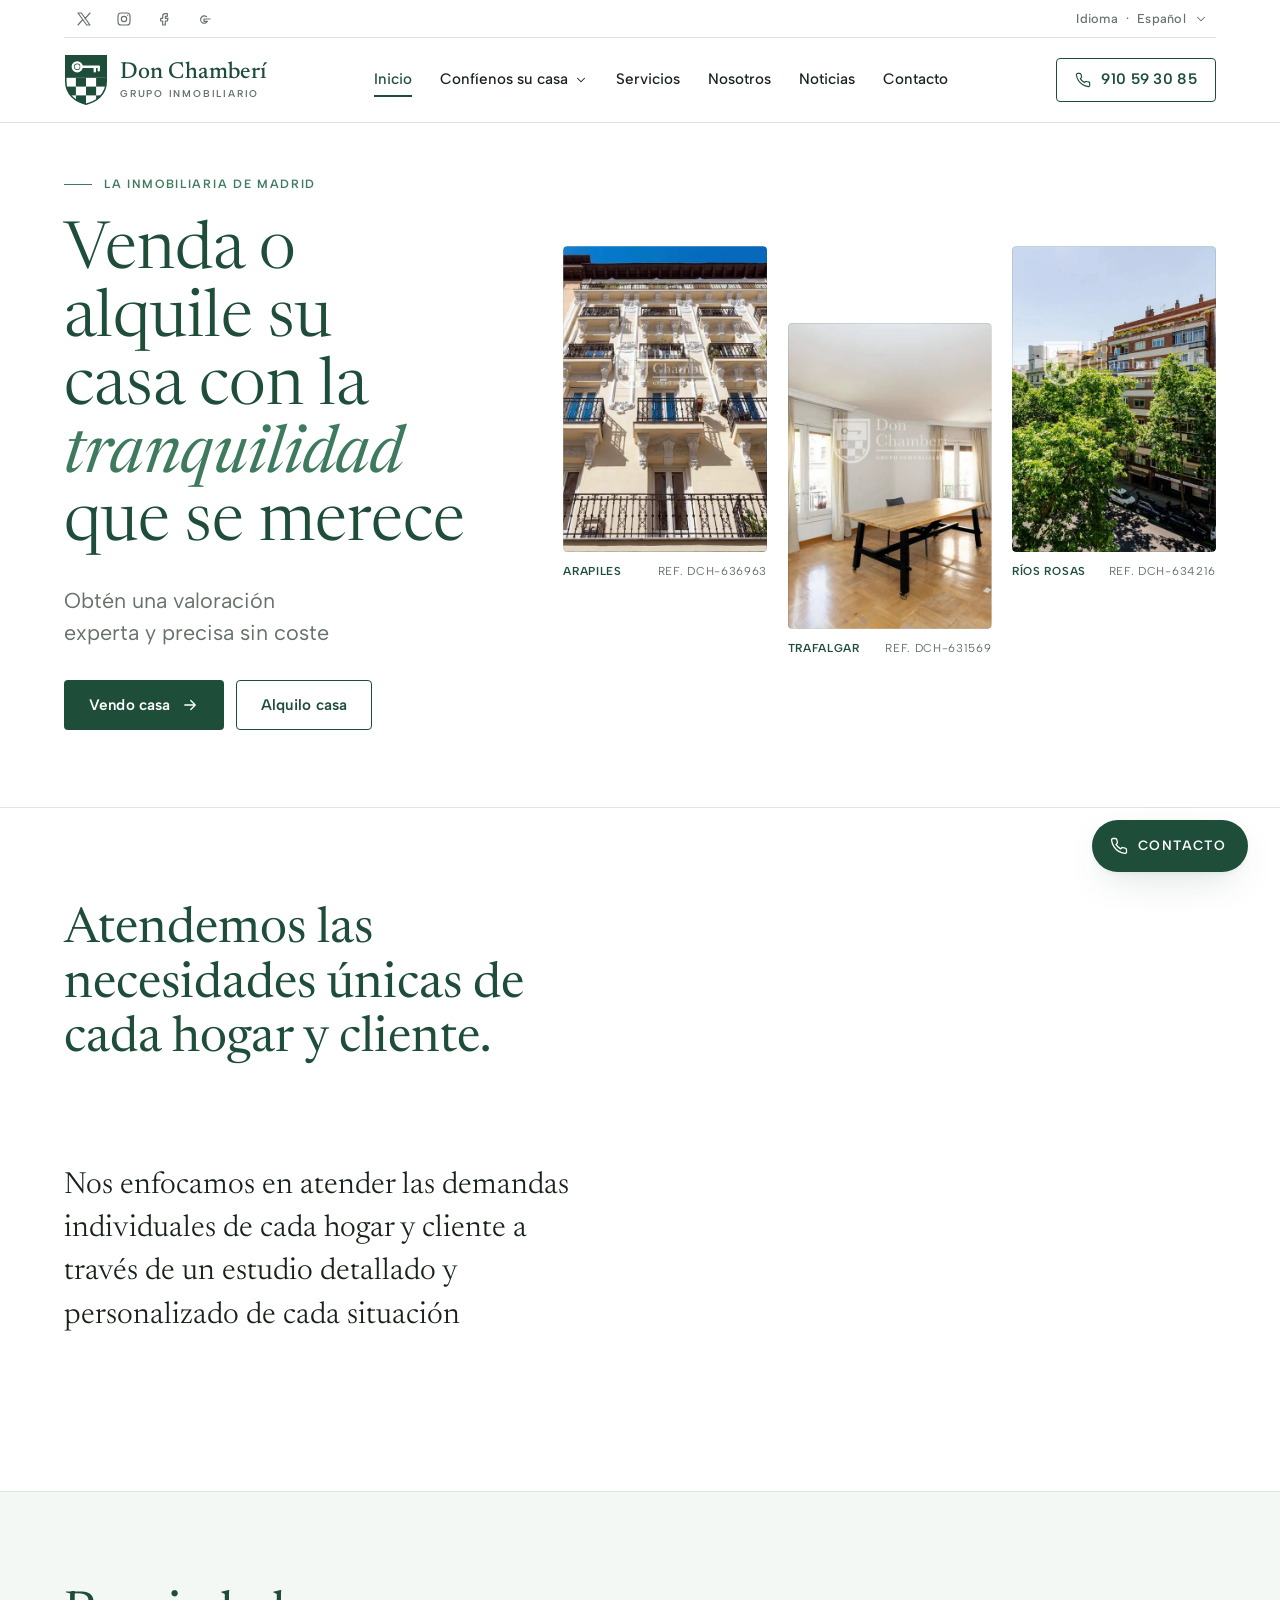
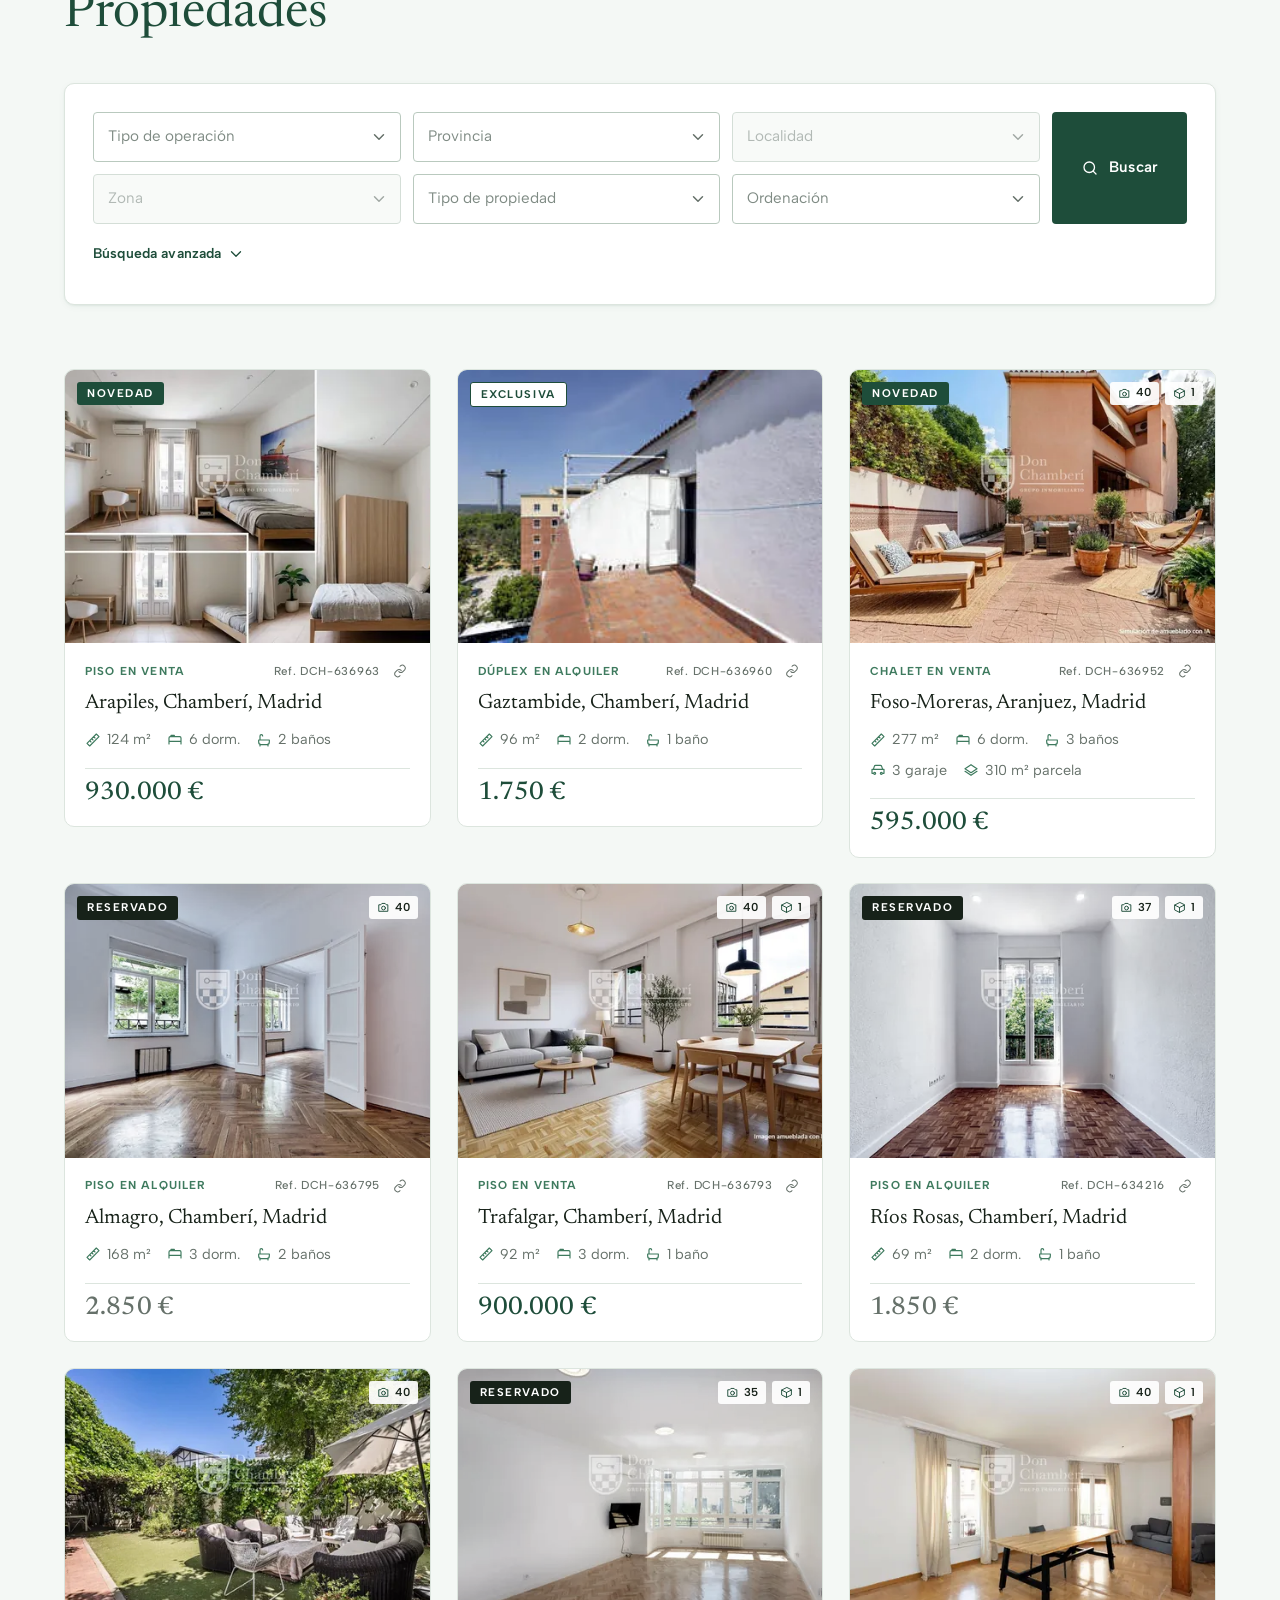
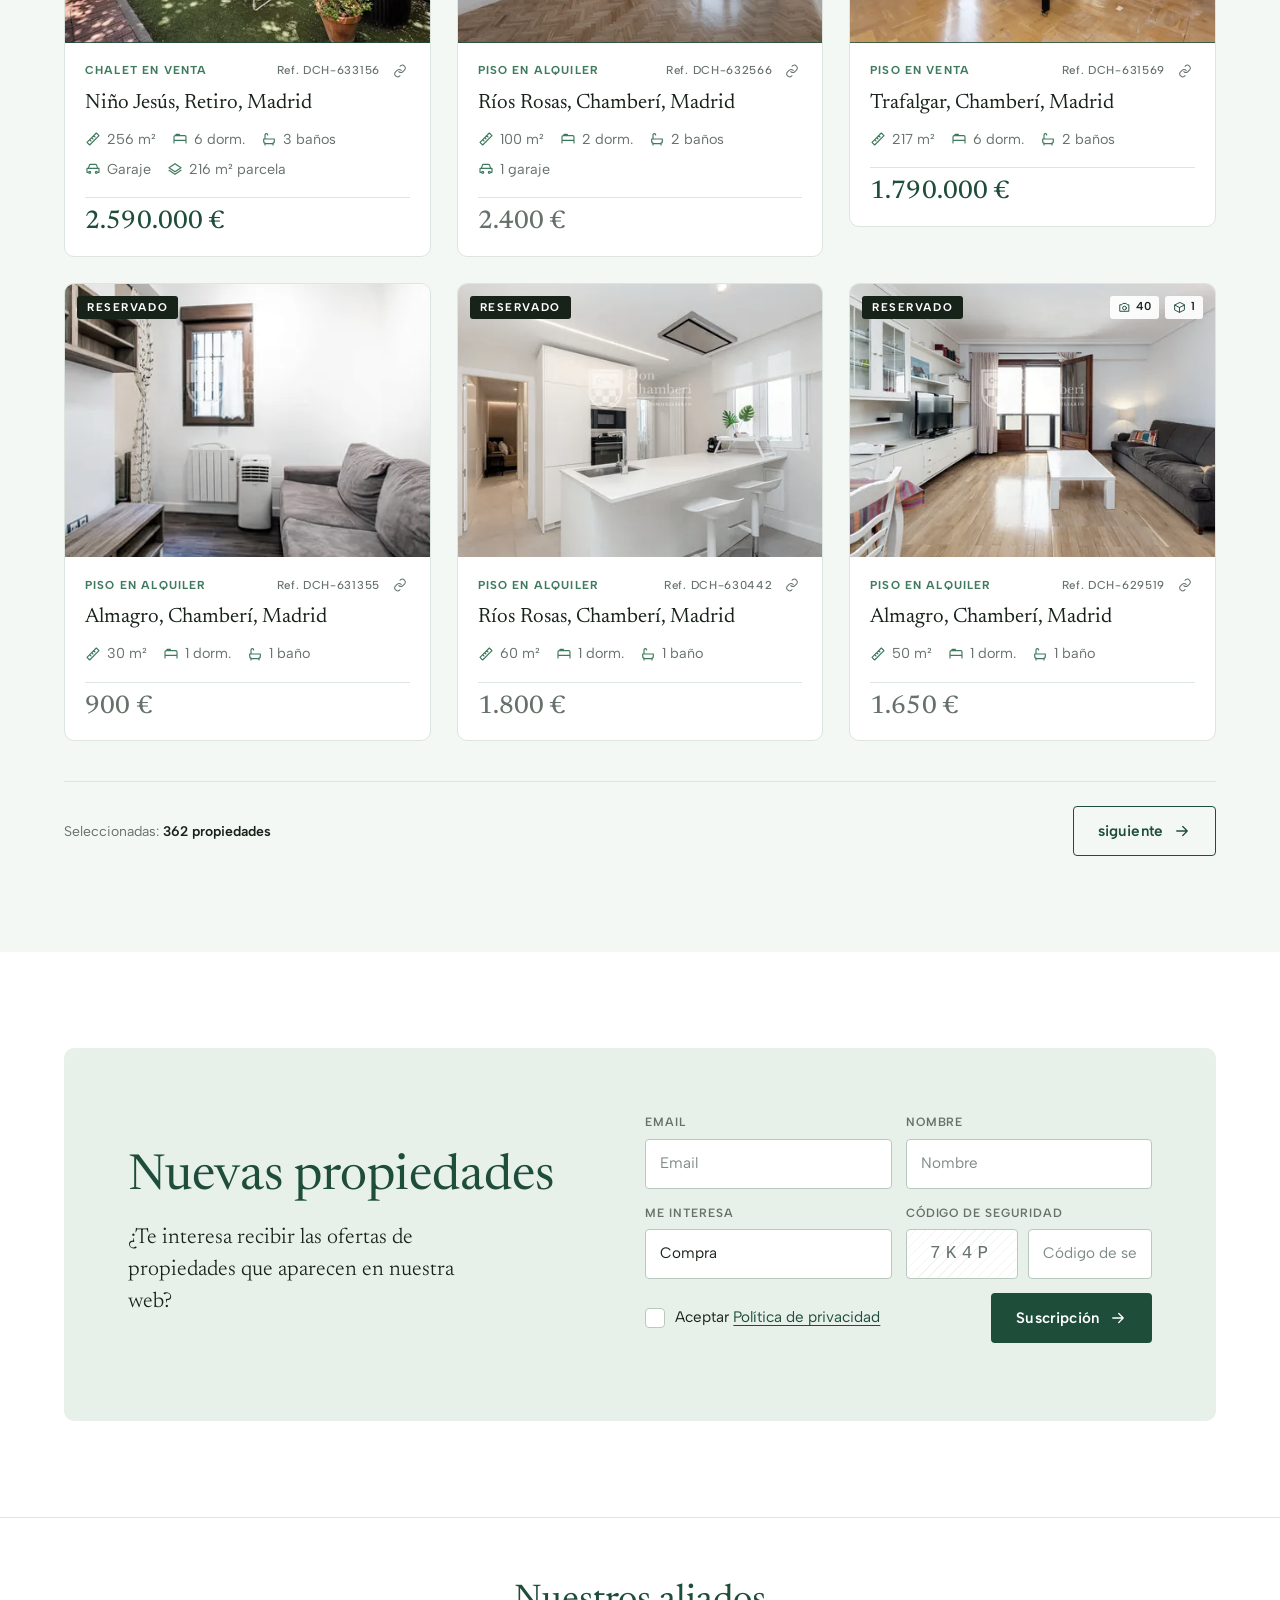
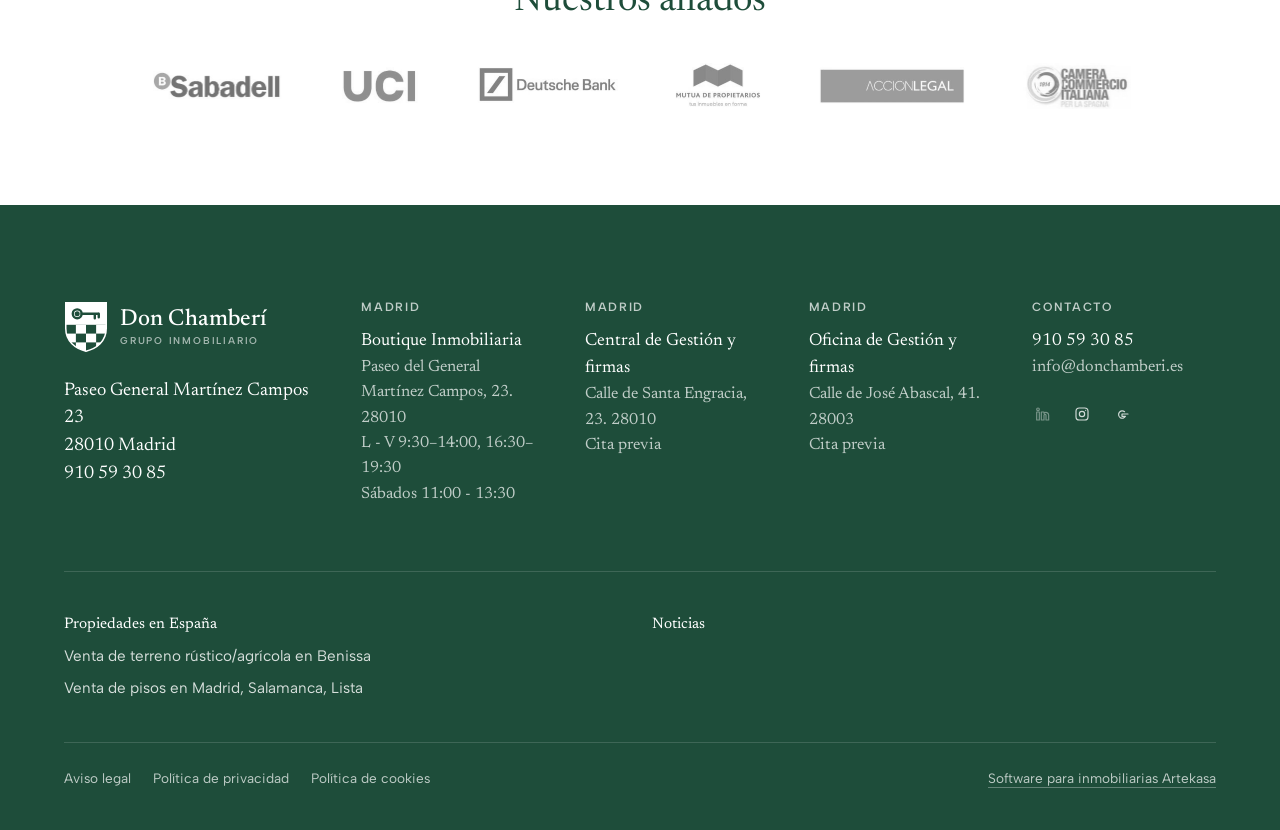
==== commit 63a744e0: "design: v3, remaquetación literal de la home en verde y blanco Misma estructura y copy que inmobilia" ====
--- a/prototype/index.html
+++ b/prototype/index.html
@@ -4,415 +4,889 @@
 <meta charset="UTF-8">
 <script>document.documentElement.classList.add('js')</script>
 <meta name="viewport" content="width=device-width, initial-scale=1">
-<title>Inmobiliaria en Chamberí, Madrid | Don Chamberí</title>
+<title>Inmobiliaria Don Chamberí · Inmobiliaria en Chamberí</title>
 <meta name="description" content="Inmobiliaria Don Chamberí, tu mejor opción para comprar, vender o alquilar propiedades en Chamberí. Servicio personalizado y asesoramiento experto. ¡Llámanos al 910 59 30 85!">
-<meta name="theme-color" content="#2F5D53">
-<link rel="canonical" href="https://www.donchamberi.es/">
+<meta name="theme-color" content="#1E4D3A">
 <meta property="og:type" content="website">
 <meta property="og:locale" content="es_ES">
-<meta property="og:title" content="Inmobiliaria en Chamberí, Madrid | Don Chamberí">
-<meta property="og:description" content="Chamberí, calle a calle. Desde 2009. Compra, venta y alquiler en Almagro, Trafalgar, Ríos Rosas, Arapiles, Vallehermoso y Gaztambide.">
-<meta property="og:image" content="https://www.donchamberi.es/assets/img/hero-fachada-arapiles-1200.webp">
+<meta property="og:site_name" content="Don Chamberí">
+<meta property="og:url" content="https://jjurado2026.github.io/don-chamberi/">
+<meta property="og:title" content="Inmobiliaria Don Chamberí · Inmobiliaria en Chamberí">
+<meta property="og:description" content="Inmobiliaria Don Chamberí, tu mejor opción para comprar, vender o alquilar propiedades en Chamberí. Servicio personalizado y asesoramiento experto. ¡Llámanos al 910 59 30 85!">
+<meta property="og:image" content="https://jjurado2026.github.io/don-chamberi/assets/img/hero/ventana-fachada-960.webp">
 <meta name="twitter:card" content="summary_large_image">
-<link rel="preload" href="assets/fonts/baskervville.woff2" as="font" type="font/woff2" crossorigin>
-<link rel="preload" href="assets/fonts/familjen-grotesk.woff2" as="font" type="font/woff2" crossorigin>
+<link rel="preload" href="assets/fonts/newsreader.woff2" as="font" type="font/woff2" crossorigin>
+<link rel="preload" href="assets/fonts/newsreader-italic.woff2" as="font" type="font/woff2" crossorigin>
+<link rel="preload" href="assets/fonts/albert-sans.woff2" as="font" type="font/woff2" crossorigin>
 <link rel="stylesheet" href="assets/css/global.css">
 <link rel="stylesheet" href="assets/css/home.css">
-<link rel="icon" href="data:image/svg+xml,<svg xmlns='http://www.w3.org/2000/svg' viewBox='0 0 32 32'><rect width='32' height='32' fill='%232F5D53'/><rect x='6' y='6' width='10' height='10' fill='%23F5F4EE'/><rect x='16' y='16' width='10' height='10' fill='%23F5F4EE'/></svg>">
+<link rel="icon" href="data:image/svg+xml,%3Csvg xmlns='http://www.w3.org/2000/svg' viewBox='0 0 100 118'%3E%3Cpath d='M4 4h92v58c0 30-22 46-46 52C26 108 4 92 4 62Z' fill='%231E4D3A'/%3E%3Cg fill='%23fff'%3E%3Crect x='27' y='54' width='23' height='20'/%3E%3Crect x='73' y='54' width='23' height='20'/%3E%3Crect x='50' y='74' width='23' height='20'/%3E%3Crect x='27' y='94' width='23' height='20'/%3E%3Crect x='73' y='94' width='23' height='20'/%3E%3Crect x='4' y='74' width='23' height='20'/%3E%3C/g%3E%3Cg fill='none' stroke='%23fff' stroke-width='6' stroke-linecap='round'%3E%3Ccircle cx='30' cy='29' r='10'/%3E%3Cpath d='M40 29h38M70 29v10M79 29v8'/%3E%3C/g%3E%3C/svg%3E">
 </head>
 <body>
+
+<svg width="0" height="0" style="position:absolute" aria-hidden="true" focusable="false">
+  <symbol id="escudo" viewBox="0 0 100 118">
+    <defs><clipPath id="escudo-clip"><path d="M4 4h92v58c0 30-22 46-46 52C26 108 4 92 4 62Z"/></clipPath></defs>
+    <g clip-path="url(#escudo-clip)">
+      <rect width="100" height="118" fill="var(--escudo-fondo,#fff)"/>
+      <rect width="100" height="54" fill="currentColor"/>
+      <g fill="currentColor">
+        <rect x="27" y="54" width="23" height="20"/><rect x="73" y="54" width="23" height="20"/>
+        <rect x="4" y="74" width="23" height="20"/><rect x="50" y="74" width="23" height="20"/>
+        <rect x="27" y="94" width="23" height="20"/><rect x="73" y="94" width="23" height="20"/>
+      </g>
+      <g fill="none" stroke="var(--escudo-llave,#fff)" stroke-width="5.5" stroke-linecap="round" stroke-linejoin="round">
+        <circle cx="30" cy="29" r="10"/><circle cx="30" cy="29" r="3"/>
+        <path d="M40 29h38M70 29v10M79 29v8"/>
+      </g>
+    </g>
+    <path d="M4 4h92v58c0 30-22 46-46 52C26 108 4 92 4 62Z" fill="none" stroke="currentColor" stroke-width="3.5"/>
+  </symbol>
+  <symbol id="i-tel" viewBox="0 0 24 24"><path d="M22 16.9v3a2 2 0 0 1-2.2 2 19.8 19.8 0 0 1-8.6-3.1 19.5 19.5 0 0 1-6-6A19.8 19.8 0 0 1 2.1 4.2 2 2 0 0 1 4.1 2h3a2 2 0 0 1 2 1.7c.1.9.4 1.9.7 2.8a2 2 0 0 1-.5 2.1L8 9.9a16 16 0 0 0 6 6l1.3-1.3a2 2 0 0 1 2.1-.4c.9.3 1.9.6 2.8.7a2 2 0 0 1 1.8 2z"/></symbol>
+  <symbol id="i-buscar" viewBox="0 0 24 24"><circle cx="11" cy="11" r="7"/><path d="m20 20-3.5-3.5"/></symbol>
+  <symbol id="i-chev" viewBox="0 0 24 24"><path d="m6 9 6 6 6-6"/></symbol>
+  <symbol id="i-flecha" viewBox="0 0 24 24"><path d="M5 12h14M13 6l6 6-6 6"/></symbol>
+  <symbol id="i-izq" viewBox="0 0 24 24"><path d="m15 18-6-6 6-6"/></symbol>
+  <symbol id="i-der" viewBox="0 0 24 24"><path d="m9 18 6-6-6-6"/></symbol>
+  <symbol id="i-camara" viewBox="0 0 24 24"><path d="M4 7h3l2-2.5h6L17 7h3v12H4z"/><circle cx="12" cy="13" r="3.5"/></symbol>
+  <symbol id="i-tour" viewBox="0 0 24 24"><path d="M12 3 3 7.5v9L12 21l9-4.5v-9zM3 7.5 12 12l9-4.5M12 12v9"/></symbol>
+  <symbol id="i-enlace" viewBox="0 0 24 24"><path d="M10 13a5 5 0 0 0 7 0l3-3a5 5 0 0 0-7-7l-1 1M14 11a5 5 0 0 0-7 0l-3 3a5 5 0 0 0 7 7l1-1"/></symbol>
+  <symbol id="i-regla" viewBox="0 0 24 24"><path d="M3 17 17 3l4 4L7 21zM7 13l2 2M10 10l2 2M13 7l2 2"/></symbol>
+  <symbol id="i-cama" viewBox="0 0 24 24"><path d="M3 18V9a2 2 0 0 1 2-2h14a2 2 0 0 1 2 2v9M3 14h18M6 7V5h5v2"/></symbol>
+  <symbol id="i-banera" viewBox="0 0 24 24"><path d="M4 12h16v3a4 4 0 0 1-4 4H8a4 4 0 0 1-4-4zM6 12V6a2 2 0 0 1 4 0M6 21v-2M18 21v-2"/></symbol>
+  <symbol id="i-coche" viewBox="0 0 24 24"><path d="M5 11l1.5-4.5A2 2 0 0 1 8.4 5h7.2a2 2 0 0 1 1.9 1.5L19 11M3 11h18v6h-2M5 17H3v-6"/><circle cx="7" cy="17" r="1.5"/><circle cx="17" cy="17" r="1.5"/></symbol>
+  <symbol id="i-parcela" viewBox="0 0 24 24"><path d="M3 10l9-6 9 6-9 6zM3 14l9 6 9-6"/></symbol>
+  <symbol id="i-x" viewBox="0 0 24 24"><path d="M3 3h5l13 18h-5zM21 3l-7.5 8.5M3 21l7-8"/></symbol>
+  <symbol id="i-instagram" viewBox="0 0 24 24"><rect x="3" y="3" width="18" height="18" rx="5"/><circle cx="12" cy="12" r="4"/><path d="M17.5 6.5h.01"/></symbol>
+  <symbol id="i-facebook" viewBox="0 0 24 24"><path d="M14 8h3V4h-3a4 4 0 0 0-4 4v3H7v4h3v6h4v-6h3l1-4h-4V8z"/></symbol>
+  <symbol id="i-google" viewBox="0 0 24 24"><path d="M21 12h-9v3.5h5.2A5.5 5.5 0 1 1 15.9 8.6"/></symbol>
+  <symbol id="i-linkedin" viewBox="0 0 24 24"><path d="M4 9h4v12H4zM6 3a2 2 0 1 1 0 4 2 2 0 0 1 0-4M11 9h4v2a4 4 0 0 1 7 2.5V21h-4v-7a1.5 1.5 0 0 0-3 0v7h-4z"/></symbol>
+  <symbol id="i-correo" viewBox="0 0 24 24"><rect x="3" y="5" width="18" height="14" rx="2"/><path d="m3 7 9 6 9-6"/></symbol>
+  <symbol id="i-cerrar" viewBox="0 0 24 24"><path d="M6 6l12 12M18 6 6 18"/></symbol>
+  <symbol id="i-menu" viewBox="0 0 24 24"><path d="M4 7h16M4 12h16M4 17h16"/></symbol>
+  <symbol id="i-check" viewBox="0 0 24 24"><path d="M5 12l4 4L19 7"/></symbol>
+</svg>
+
 <a class="salta" href="#principal">Saltar al contenido</a>
 
+<!-- ============================ CABECERA ============================ -->
 <header class="cab">
+  <div class="env cab__tira">
+    <ul class="redes" aria-label="Redes sociales">
+      <li><a href="https://twitter.com/donchamberi_es/" target="_blank" rel="noopener" aria-label="Twitter / X"><svg class="ic"><use href="#i-x"/></svg></a></li>
+      <li><a href="https://www.instagram.com/inmobiliariadonchamberi/" target="_blank" rel="noopener" aria-label="Instagram"><svg class="ic"><use href="#i-instagram"/></svg></a></li>
+      <li><a href="https://www.facebook.com/profile.php?id=100083190205307" target="_blank" rel="noopener" aria-label="Facebook"><svg class="ic"><use href="#i-facebook"/></svg></a></li>
+      <li><a href="https://n9.cl/btimm" target="_blank" rel="noopener" aria-label="Google"><svg class="ic"><use href="#i-google"/></svg></a></li>
+    </ul>
+    <div class="idioma">
+      <button class="idioma__btn" type="button" data-desplegable="abierta" aria-controls="lista-idiomas" aria-expanded="false">
+        Idioma <span aria-hidden="true">·</span> Español <svg class="ic ic--chev"><use href="#i-chev"/></svg>
+      </button>
+      <div class="idioma__lista" id="lista-idiomas">
+        <a href="https://www.inmobiliariadonchamberi.madrid/es/" lang="es" aria-current="true">Español</a>
+        <a href="https://www.inmobiliariadonchamberi.madrid/en/" lang="en">English</a>
+        <a href="https://www.inmobiliariadonchamberi.madrid/it/" lang="it">Italiano</a>
+        <a href="https://www.inmobiliariadonchamberi.madrid/ru/" lang="ru">русский</a>
+        <a href="https://www.inmobiliariadonchamberi.madrid/zh/" lang="zh">中國的</a>
+      </div>
+    </div>
+  </div>
+
   <div class="env cab__fila">
-    <a class="cab__marca" href="#principal">
-      <span class="damero" aria-hidden="true"><i></i><i></i><i></i><i></i></span>
-      <span>Don Chamberí<small>GRUPO INMOBILIARIO</small></span>
+    <a class="logo" href="https://www.inmobiliariadonchamberi.madrid/es/" aria-label="Don Chamberí, Grupo Inmobiliario. Inicio">
+      <svg class="logo__escudo" aria-hidden="true"><use href="#escudo"/></svg>
+      <span class="logo__texto"><span class="logo__nombre">Don Chamberí</span><span class="logo__grupo">Grupo Inmobiliario</span></span>
     </a>
-    <nav class="cab__nav" aria-label="Principal">
-      <a class="cab__link" href="#cartera">Comprar</a>
-      <a class="cab__link" href="#cartera">Alquilar</a>
-      <a class="cab__link" href="#valorar">Vender</a>
-      <a class="cab__link" href="#barrios">Chamberí</a>
-      <a class="cab__link" href="#oficinas">Contacto</a>
+
+    <nav class="nav" aria-label="Principal">
+      <ul>
+        <li><a href="https://www.inmobiliariadonchamberi.madrid/es/" aria-current="page">Inicio</a></li>
+        <li>
+          <button type="button" data-desplegable="abierta" aria-controls="sub-confienos" aria-expanded="false">Confíenos su casa <svg class="ic"><use href="#i-chev"/></svg></button>
+          <div class="nav__sub" id="sub-confienos">
+            <a href="https://www.inmobiliariadonchamberi.madrid/es/cms/vender_casa_chamberi/">Vendo casa</a>
+            <a href="https://www.inmobiliariadonchamberi.madrid/es/cms/alquilar_casa_chamberi/">Alquilo casa</a>
+          </div>
+        </li>
+        <li><a href="https://www.inmobiliariadonchamberi.madrid/es/cms/servicios_inmobiliarios_chamberi/">Servicios</a></li>
+        <li><a href="https://www.inmobiliariadonchamberi.madrid/es/cms/inmobiliaria_chamberi_madrid/">Nosotros</a></li>
+        <li><a href="https://www.inmobiliariadonchamberi.madrid/es/noticias/">Noticias</a></li>
+        <li><a href="https://www.inmobiliariadonchamberi.madrid/es/contacto/">Contacto</a></li>
+      </ul>
     </nav>
-    <div class="cab__der">
-      <div class="cab__idiomas"><a href="#" aria-current="page">ES</a><a href="#">EN</a><a href="#">IT</a></div>
-      <a class="cab__tel" href="tel:+34910593085">910 59 30 85</a>
+
+    <div class="cab__acciones">
+      <a class="tel" href="tel:+34910593085"><svg class="ic"><use href="#i-tel"/></svg><span class="tel__num">910 59 30 85</span><span class="oculto">Llamar al 910 59 30 85</span></a>
+      <button class="hamb" type="button" aria-expanded="false" aria-controls="menu-movil" aria-label="Abrir el menú">
+        <svg class="ic hamb__abrir"><use href="#i-menu"/></svg>
+        <svg class="ic hamb__cerrar"><use href="#i-cerrar"/></svg>
+      </button>
     </div>
   </div>
 </header>
 
+<!-- Su CTA fijo "Contacto": botón flotante que abre el cajón (va aquí para que sea el segundo elemento al tabular) -->
+<button class="contacto-tab" type="button" data-abre-contacto aria-controls="cajon-contacto" aria-expanded="false"><svg class="ic"><use href="#i-tel"/></svg> Contacto</button>
+
+<nav class="menu-movil" id="menu-movil" aria-label="Menú">
+  <ul>
+    <li><a href="https://www.inmobiliariadonchamberi.madrid/es/">Inicio</a></li>
+    <li><span>Confíenos su casa</span>
+      <ul>
+        <li><a href="https://www.inmobiliariadonchamberi.madrid/es/cms/vender_casa_chamberi/">Vendo casa</a></li>
+        <li><a href="https://www.inmobiliariadonchamberi.madrid/es/cms/alquilar_casa_chamberi/">Alquilo casa</a></li>
+      </ul>
+    </li>
+    <li><a href="https://www.inmobiliariadonchamberi.madrid/es/cms/servicios_inmobiliarios_chamberi/">Servicios</a></li>
+    <li><a href="https://www.inmobiliariadonchamberi.madrid/es/cms/inmobiliaria_chamberi_madrid/">Nosotros</a></li>
+    <li><a href="https://www.inmobiliariadonchamberi.madrid/es/noticias/">Noticias</a></li>
+    <li><a href="https://www.inmobiliariadonchamberi.madrid/es/contacto/">Contacto</a></li>
+  </ul>
+  <div class="menu-movil__pie">
+    <p class="campo__rotulo">Idioma</p>
+    <div class="menu-movil__idiomas">
+      <a href="https://www.inmobiliariadonchamberi.madrid/es/" aria-current="true">Español</a>
+      <a href="https://www.inmobiliariadonchamberi.madrid/en/">English</a>
+      <a href="https://www.inmobiliariadonchamberi.madrid/it/">Italiano</a>
+      <a href="https://www.inmobiliariadonchamberi.madrid/ru/">русский</a>
+      <a href="https://www.inmobiliariadonchamberi.madrid/zh/">中國的</a>
+    </div>
+    <ul class="redes" aria-label="Redes sociales">
+      <li><a href="https://twitter.com/donchamberi_es/" aria-label="Twitter / X"><svg class="ic"><use href="#i-x"/></svg></a></li>
+      <li><a href="https://www.instagram.com/inmobiliariadonchamberi/" aria-label="Instagram"><svg class="ic"><use href="#i-instagram"/></svg></a></li>
+      <li><a href="https://www.facebook.com/profile.php?id=100083190205307" aria-label="Facebook"><svg class="ic"><use href="#i-facebook"/></svg></a></li>
+      <li><a href="https://n9.cl/btimm" aria-label="Google"><svg class="ic"><use href="#i-google"/></svg></a></li>
+    </ul>
+    <a class="btn btn--marca" href="tel:+34910593085"><svg class="ic"><use href="#i-tel"/></svg> 910 59 30 85</a>
+  </div>
+</nav>
+
 <main id="principal">
 
-<!-- ============ HERO: EL PORTAL ============ -->
-<section class="hero" aria-labelledby="t-hero">
-  <figure class="hero__fachada">
-    <picture>
-      <source type="image/avif" sizes="100vw"
-        srcset="assets/img/hero-fachada-arapiles-480.avif 480w, assets/img/hero-fachada-arapiles-768.avif 768w, assets/img/hero-fachada-arapiles-1200.avif 1200w">
-      <img src="assets/img/hero-fachada-arapiles-1200.webp" sizes="100vw"
-        srcset="assets/img/hero-fachada-arapiles-480.webp 480w, assets/img/hero-fachada-arapiles-768.webp 768w, assets/img/hero-fachada-arapiles-1200.webp 1200w"
-        width="1067" height="800" fetchpriority="high" decoding="async"
-        alt="Fachada de finca señorial de Chamberí con balcones de forja negra y farola de fundición">
-    </picture>
-  </figure>
-  <div class="hero__scrim" aria-hidden="true"></div>
-
-  <div class="hero__portal">
-    <div class="hero__arco">
-      <p class="hero__op">En venta · Trafalgar, Chamberí</p>
-      <h1 class="hero__titulo" id="t-hero">Un piso para hacerlo tuyo, en el corazón de Trafalgar</h1>
-      <p class="hero__datos">
-        <span class="versal">217 m²</span><span class="hero__sep"></span>
-        <span class="versal">6 habitaciones</span><span class="hero__sep"></span>
-        <span class="versal">1.790.000 €</span>
-      </p>
-      <p class="hero__cita">Hay pisos que se enseñan y pisos que se sienten. Este es de los segundos.</p>
-      <p class="hero__acciones">
-        <a class="btn" href="#cartera">Ver la casa</a>
-        <a class="btn btn--linea" href="#valorar">¿Cuánto vale la tuya?</a>
-      </p>
-    </div>
-  </div>
-
-  <div class="hero__pie">
-    <div class="env">
-      <p class="hero__lema">
-        <span class="damero damero--grande" aria-hidden="true"><i></i><i></i><i></i><i></i></span>
-        Chamberí, calle a calle. Desde 2009.
-      </p>
-      <p class="hero__ref">Ref. DCH-631569</p>
+<!-- ============================ HERO ============================ -->
+<section class="hero" aria-labelledby="titulo-hero">
+  <div class="env hero__env">
+    <div class="hero__texto">
+      <p class="etiqueta" style="--i:0">La inmobiliaria de Madrid</p>
+      <h1 class="hero__titulo" id="titulo-hero" style="--i:1">Venda o alquile su casa con la <em>tranquilidad</em> que se merece</h1>
+      <p class="hero__sub" style="--i:2">Obtén una valoración experta y precisa sin coste</p>
+      <div class="hero__cta" style="--i:3">
+        <a class="btn btn--marca" href="https://www.inmobiliariadonchamberi.madrid/es/cms/vender_casa_chamberi/">Vendo casa <svg class="ic ic--flecha"><use href="#i-flecha"/></svg></a>
+        <a class="btn btn--linea" href="https://www.inmobiliariadonchamberi.madrid/es/cms/alquilar_casa_chamberi/">Alquilo casa</a>
+      </div>
+    </div>
+
+    <div class="ventanas" role="group" aria-label="Tres viviendas de nuestra cartera en Chamberí">
+      <figure class="ventana" style="--i:0">
+        <div class="ventana__marco">
+          <img src="assets/img/hero/ventana-fachada-720.webp" srcset="assets/img/hero/ventana-fachada-480.webp 480w, assets/img/hero/ventana-fachada-720.webp 720w, assets/img/hero/ventana-fachada-960.webp 960w" sizes="(min-width:1024px) 22vw, 62vw" width="720" height="1080" alt="Fachada señorial con balcones de forja en Arapiles, Chamberí" fetchpriority="high">
+        </div>
+        <figcaption><b>Arapiles</b><span>Ref. DCH-636963</span></figcaption>
+      </figure>
+      <figure class="ventana" style="--i:1">
+        <div class="ventana__marco">
+          <img src="assets/img/hero/ventana-salon-720.webp" srcset="assets/img/hero/ventana-salon-480.webp 480w, assets/img/hero/ventana-salon-720.webp 720w, assets/img/hero/ventana-salon-960.webp 960w" sizes="(min-width:1024px) 22vw, 62vw" width="720" height="1080" alt="Salón exterior con techos altos y tarima en una finca de 1942 de Trafalgar, Chamberí">
+        </div>
+        <figcaption><b>Trafalgar</b><span>Ref. DCH-631569</span></figcaption>
+      </figure>
+      <figure class="ventana" style="--i:2">
+        <div class="ventana__marco">
+          <img src="assets/img/hero/ventana-balcon-720.webp" srcset="assets/img/hero/ventana-balcon-480.webp 480w, assets/img/hero/ventana-balcon-720.webp 720w, assets/img/hero/ventana-balcon-960.webp 960w" sizes="(min-width:1024px) 22vw, 62vw" width="720" height="1080" alt="Vista desde el balcón a una calle arbolada de Ríos Rosas, Chamberí">
+        </div>
+        <figcaption><b>Ríos Rosas</b><span>Ref. DCH-634216</span></figcaption>
+      </figure>
     </div>
   </div>
 </section>
 
-<!-- ============ BUSCADOR ============ -->
-<section class="busca" id="buscador" aria-labelledby="t-busca">
-  <h2 class="oculto" id="t-busca">Buscar vivienda</h2>
-  <form class="env busca__fila">
-    <label class="campo"><span>Operación</span>
-      <select name="operacion"><option>Comprar</option><option>Alquilar</option></select></label>
-    <label class="campo"><span>Barrio de Chamberí</span>
-      <select name="barrio">
-        <option>Todos los barrios</option><option>Almagro</option><option>Trafalgar</option>
-        <option>Ríos Rosas</option><option>Arapiles</option><option>Vallehermoso</option><option>Gaztambide</option>
-      </select></label>
-    <div class="campo"><span>Precio</span>
-      <div class="busca__par">
-        <input type="text" inputmode="numeric" name="precio_min" placeholder="Desde" aria-label="Precio mínimo">
-        <input type="text" inputmode="numeric" name="precio_max" placeholder="Hasta" aria-label="Precio máximo">
-      </div></div>
-    <div class="campo"><span>Superficie m²</span>
-      <div class="busca__par">
-        <input type="text" inputmode="numeric" name="m2_min" placeholder="Desde" aria-label="Superficie mínima">
-        <input type="text" inputmode="numeric" name="m2_max" placeholder="Hasta" aria-label="Superficie máxima">
-      </div></div>
-    <button class="btn btn--ocre" type="submit">Buscar</button>
-  </form>
+<!-- ============================ ATENDEMOS ============================ -->
+<section class="intro" aria-labelledby="titulo-intro">
+  <div class="env">
+    <h2 class="intro__titulo rv" id="titulo-intro">Atendemos las necesidades únicas de cada hogar y cliente.</h2>
+    <div class="intro__cuerpo">
+      <p class="intro__texto rv" style="--i:1">Nos enfocamos en atender las demandas individuales de cada hogar y cliente a través de un estudio detallado y personalizado de cada situación</p>
+      <figure class="intro__figura rv-ventana" style="--i:2">
+        <img src="assets/img/inspeccion-tecnica-de-edificios.webp" width="700" height="394" alt="Estudio detallado sobre los planos de una vivienda" loading="lazy">
+      </figure>
+    </div>
+  </div>
 </section>
 
-<!-- ============ TRES PUERTAS ============ -->
-<section class="seccion seccion--hueso" aria-labelledby="t-puertas">
+<!-- ============================ PROPIEDADES ============================ -->
+<section class="props" id="propiedades" aria-labelledby="titulo-props">
   <div class="env">
-    <div class="cabecera-seccion entra"><h2 id="t-puertas">Dinos qué necesitas</h2><p class="lead">Comprar, vender y alquilar son tres conversaciones distintas. Empieza por la tuya.</p></div>
-  </div>
-  <div class="env"><div class="puertas entra" data-r="1">
-    <a class="puerta" href="#cartera"><h3>Quiero comprar</h3>
-      <p>Casas en Chamberí, seleccionadas una a una. Doce ahora mismo.</p>
-      <span class="puerta__ir">Ver la cartera →</span></a>
-    <a class="puerta" href="#valorar"><h3>Quiero vender</h3>
-      <p>¿Cuánto vale tu casa? Rango orientativo al momento e informe en 24-48 horas.</p>
-      <span class="puerta__ir">Pedir valoración →</span></a>
-    <a class="puerta" href="#cartera"><h3>Quiero alquilar</h3>
-      <p>Encontramos al inquilino y respondemos del alquiler con seguro de impago.</p>
-      <span class="puerta__ir">Ver alquileres →</span></a>
-  </div></div>
+    <div class="props__cab rv">
+      <h2 id="titulo-props">Propiedades</h2>
+    </div>
+
+    <form class="buscador rv" action="https://www.inmobiliariadonchamberi.madrid/es/" method="get" data-prototipo aria-label="Búsqueda de propiedades" style="--i:1">
+      <div class="buscador__fila">
+        <div class="campo campo--sin-rotulo">
+          <label for="b-operacion">Tipo de operación</label>
+          <select id="b-operacion" name="tipo_operacion">
+            <option value="">Tipo de operación</option>
+            <option value="V">Venta</option><option value="A">Alquiler</option><option value="T">Traspaso</option><option value="X">Venta/Alquiler</option><option value="H">Alquiler vacacional</option>
+          </select>
+        </div>
+        <div class="campo campo--sin-rotulo">
+          <label for="b-provincia">Provincia</label>
+          <select id="b-provincia" name="cod_metazona">
+            <option value="">Provincia</option>
+            <option value="3">Alicante</option><option value="5">Asturias</option><option value="10">Baleares (Illes Balears), Ibiza</option><option value="11">Baleares (Illes Balears), Mallorca</option><option value="12">Baleares (Illes Balears), Menorca</option><option value="14">Burgos</option><option value="16">Cádiz</option><option value="18">Castellón</option><option value="38">Madrid</option><option value="39">Málaga</option><option value="51">Segovia</option><option value="56">Toledo</option><option value="57">Valencia</option><option value="99">Internacional</option>
+          </select>
+        </div>
+        <div class="campo campo--sin-rotulo">
+          <label for="b-localidad">Localidad</label>
+          <select id="b-localidad" name="cod_superzona" disabled title="Se activa al elegir la provincia"><option value="">Localidad</option></select>
+        </div>
+        <div class="campo campo--sin-rotulo">
+          <label for="b-zona">Zona</label>
+          <select id="b-zona" name="cod_zona" disabled title="Se activa al elegir la localidad"><option value="">Zona</option></select>
+        </div>
+        <div class="campo campo--sin-rotulo">
+          <label for="b-tipo">Tipo de propiedad</label>
+          <select id="b-tipo" name="metatipo_propiedad">
+            <option value="">Tipo de propiedad</option>
+            <option value="V">Viviendas</option><option value="N">Negocios</option><option value="P">Parcelas</option><option value="G">Garajes</option><option value="O">Otras</option>
+          </select>
+        </div>
+        <div class="campo campo--sin-rotulo">
+          <label for="b-orden">Ordenación</label>
+          <select id="b-orden" name="ordenar_propiedades_por">
+            <option value="">Ordenación</option>
+            <option value="p">Precio (menor a mayor)</option><option value="P">Precio (mayor a menor)</option>
+            <option value="d">Núm. dormitorios (menor a mayor)</option><option value="D">Núm. dormitorios (mayor a menor)</option>
+            <option value="s">Superficie (menor a mayor)</option><option value="S">Superficie (mayor a menor)</option>
+            <option value="m">Precio/m2 (menor a mayor)</option><option value="M">Precio/m2 (mayor a menor)</option>
+            <option value="f">Fecha (menor a mayor)</option><option value="F">Fecha (mayor a menor)</option>
+          </select>
+        </div>
+        <button class="btn btn--marca" type="submit"><svg class="ic"><use href="#i-buscar"/></svg> Buscar</button>
+      </div>
+
+      <div class="buscador__mas" id="busqueda-avanzada">
+        <div>
+          <div class="buscador__avanzada">
+            <div class="campo">
+              <label for="b-ref">Referencia</label>
+              <input id="b-ref" type="text" name="kwd" placeholder="Referencia">
+            </div>
+            <fieldset class="campo">
+              <legend>Dormitorios</legend>
+              <div class="segmento">
+                <label><input type="checkbox" name="num_dormitorios_desde[]" value="1"><span>1</span></label>
+                <label><input type="checkbox" name="num_dormitorios_desde[]" value="2"><span>2</span></label>
+                <label><input type="checkbox" name="num_dormitorios_desde[]" value="3"><span>3</span></label>
+                <label><input type="checkbox" name="num_dormitorios_desde[]" value="4"><span>&gt; 4</span></label>
+              </div>
+            </fieldset>
+            <div class="campo">
+              <label for="b-m2">m²</label>
+              <input id="b-m2" type="number" name="superficie_min" placeholder="Mínimos m2" min="0" inputmode="numeric">
+            </div>
+            <div class="campo">
+              <label for="b-precio">Precio máximo</label>
+              <input id="b-precio" type="number" name="precio_max" placeholder="Precio máximo" min="0" inputmode="numeric">
+            </div>
+            <fieldset class="campo campo--ancho">
+              <legend>Características</legend>
+              <div class="buscador__extras">
+                <label class="check"><input type="checkbox" name="ascensor" value="S"><span class="check__caja"><svg class="ic"><use href="#i-check"/></svg></span>Ascensor</label>
+                <label class="check"><input type="checkbox" name="garaje" value="S"><span class="check__caja"><svg class="ic"><use href="#i-check"/></svg></span>Garaje</label>
+                <label class="check"><input type="checkbox" name="terrazas" value="S"><span class="check__caja"><svg class="ic"><use href="#i-check"/></svg></span>Terrazas</label>
+                <label class="check"><input type="checkbox" name="calefaccion" value="S"><span class="check__caja"><svg class="ic"><use href="#i-check"/></svg></span>Calefacción</label>
+                <label class="check"><input type="checkbox" name="aire_acondicionado" value="S"><span class="check__caja"><svg class="ic"><use href="#i-check"/></svg></span>Aire acondicionado</label>
+                <label class="check"><input type="checkbox" name="piscina" value="S"><span class="check__caja"><svg class="ic"><use href="#i-check"/></svg></span>Piscina</label>
+              </div>
+            </fieldset>
+          </div>
+        </div>
+      </div>
+
+      <div class="buscador__pie">
+        <button class="btn btn--texto" type="button" data-desplegable="abierto" data-solo="no" aria-controls="busqueda-avanzada" aria-expanded="false">Búsqueda avanzada <svg class="ic ic--chev"><use href="#i-chev"/></svg></button>
+        <p class="estado" aria-live="polite"></p>
+      </div>
+    </form>
+
+    <div class="fichas">
+      <article class="ficha rv" style="--i:0">
+        <div class="ficha__foto">
+          <span class="ficha__sello ficha__sello--novedad">Novedad</span>
+          <a class="ficha__enlace-foto" href="https://www.inmobiliariadonchamberi.madrid/es/Venta-Viviendas-Piso-Arapiles-Chamberi-Madrid/636963/" aria-label="Piso venta en Arapiles, Chamberí, Madrid">
+            <img class="activa" src="assets/img/props/636963-1-800.webp" srcset="assets/img/props/636963-1-480.webp 480w, assets/img/props/636963-1-800.webp 800w, assets/img/props/636963-1-1200.webp 1200w" sizes="(min-width:1100px) 30vw, (min-width:640px) 50vw, 100vw" width="1200" height="800" alt="Piso venta en Arapiles, Chamberí, Madrid" aria-hidden="false">
+            <img src="[data-uri]" data-src="assets/img/props/636963-2-800.webp" data-srcset="assets/img/props/636963-2-480.webp 480w, assets/img/props/636963-2-800.webp 800w" sizes="(min-width:1100px) 30vw, (min-width:640px) 50vw, 100vw" width="1200" height="800" alt="Piso venta en Arapiles, Chamberí, Madrid" aria-hidden="true">
+            <img src="[data-uri]" data-src="assets/img/props/636963-3-800.webp" data-srcset="assets/img/props/636963-3-480.webp 480w, assets/img/props/636963-3-800.webp 800w" sizes="(min-width:1100px) 30vw, (min-width:640px) 50vw, 100vw" width="1200" height="800" alt="Piso venta en Arapiles, Chamberí, Madrid" aria-hidden="true">
+            <img src="[data-uri]" data-src="assets/img/props/636963-4-800.webp" data-srcset="assets/img/props/636963-4-480.webp 480w, assets/img/props/636963-4-800.webp 800w, assets/img/props/636963-4-1200.webp 1200w" sizes="(min-width:1100px) 30vw, (min-width:640px) 50vw, 100vw" width="1200" height="800" alt="Piso venta en Arapiles, Chamberí, Madrid" aria-hidden="true">
+          </a>
+          
+          <button class="ficha__flecha ficha__flecha--izq" type="button" aria-label="Foto anterior"><svg class="ic"><use href="#i-izq"/></svg></button>
+          <button class="ficha__flecha ficha__flecha--der" type="button" aria-label="Foto siguiente"><svg class="ic"><use href="#i-der"/></svg></button>
+          <span class="oculto ficha__foto-estado" aria-live="polite"></span>
+          <div class="ficha__desc"><p>Don Chamberí Inmobiliaria presenta en exclusiva este piso de 6 habitaciones en Arapiles
+
+Piso de 6 habitaciones en el barrio de Arapiles, Chamberí, una zona con demanda estable para alquiler por habitaciones.
+
+Las 6 habitaciones son de buen tamaño y están distribuidas para separar bien las zonas privadas de las comunes. La vivienda incluye salón-comedor, cocina independiente y baño completo. El edificio está consolidado, en una calle tranquila y con todos los servicios cerca.
+
+Arapiles ofrece comercio de proximidad, mercados, cafeterías y conexión de metro por las líneas 3 y 6. Su proximidad a la Ciudad Universitaria hace que la demanda de alquiler provenga principalmente de estudiantes y jóvenes profesionales, con una ocupación estable durante el curso.
+
+Un inmueble adecuado tanto para inversión en alquiler por habitaciones como para uso familiar, dado su tamaño.
+
+Para más información o para concertar una visita, contacte con Don Chamberí Inmobiliaria.</p><a href="https://www.inmobiliariadonchamberi.madrid/es/Venta-Viviendas-Piso-Arapiles-Chamberi-Madrid/636963/">... ver más</a></div>
+        </div>
+        <div class="ficha__cuerpo">
+          <div class="ficha__meta">
+            <span class="ficha__tipo">Piso en venta</span>
+            <span class="ficha__ref">Ref. DCH-636963 <button class="copiar" type="button" data-url="https://www.inmobiliariadonchamberi.madrid/636963" aria-label="Copiar dirección al portapapeles" title="Copiar dirección al portapapeles"><svg class="ic"><use href="#i-enlace"/></svg></button></span>
+          </div>
+          <h3 class="ficha__loc"><a href="https://www.inmobiliariadonchamberi.madrid/es/Venta-Viviendas-Piso-Arapiles-Chamberi-Madrid/636963/">Arapiles, Chamberí, Madrid</a></h3>
+          <ul class="ficha__datos"><li title="superficie"><svg class="ic"><use href="#i-regla"/></svg>124 m²</li><li title="dormitorios"><svg class="ic"><use href="#i-cama"/></svg>6 dorm.</li><li title="baños"><svg class="ic"><use href="#i-banera"/></svg>2 baños</li></ul>
+          <p class="ficha__precio">930.000 €</p>
+        </div>
+      </article>
+      <article class="ficha rv" style="--i:1">
+        <div class="ficha__foto">
+          <span class="ficha__sello ficha__sello--exclusiva">Exclusiva</span>
+          <a class="ficha__enlace-foto" href="https://www.inmobiliariadonchamberi.madrid/es/Alquiler-Viviendas-Dúplex-Gaztambide-Chamberi-Madrid/636960/" aria-label="Dúplex en Gaztambide, Chamberí, Madrid">
+            <img class="activa" src="assets/img/props/636960-1-320.webp" width="320" height="220" alt="Dúplex en Gaztambide, Chamberí, Madrid" aria-hidden="false">
+            <img src="[data-uri]" data-src="assets/img/props/636960-2-320.webp" width="320" height="220" alt="Dúplex en Gaztambide, Chamberí, Madrid" aria-hidden="true">
+            <img src="[data-uri]" data-src="assets/img/props/636960-3-320.webp" width="320" height="220" alt="Dúplex en Gaztambide, Chamberí, Madrid" aria-hidden="true">
+            <img src="[data-uri]" data-src="assets/img/props/636960-4-320.webp" width="320" height="220" alt="Dúplex en Gaztambide, Chamberí, Madrid" aria-hidden="true">
+          </a>
+          
+          <button class="ficha__flecha ficha__flecha--izq" type="button" aria-label="Foto anterior"><svg class="ic"><use href="#i-izq"/></svg></button>
+          <button class="ficha__flecha ficha__flecha--der" type="button" aria-label="Foto siguiente"><svg class="ic"><use href="#i-der"/></svg></button>
+          <span class="oculto ficha__foto-estado" aria-live="polite"></span>
+          <div class="ficha__desc"><p>Exclusivamente para estudiantes
+
+Apartamento tipo dúplex con terraza , situado en la zona de Moncloa del Distrito de Chamberi.
+
+Es un piso muy iluminado, moderno y completamente amueblado, que cuenta con 90 metros de superficie útil. En la planta baja se encuentra el salóny la cocina. La planta superior cuenta con 2 habitaciones, un baño, una estancia de paso y la terraza. El piso en general cuenta con calefacción individual por conductos. La cocina está completamente amueblada, equipada y reformada.
+
+Muy bien comunicado con diferentes líneas de metro y autobuses. Estación de metro más cercana: Isla de Filipinas y moncloa
+
+Contáctenos para visitarlo! No pierda esta increíble oportunidad.</p><a href="https://www.inmobiliariadonchamberi.madrid/es/Alquiler-Viviendas-Dúplex-Gaztambide-Chamberi-Madrid/636960/">... ver más</a></div>
+        </div>
+        <div class="ficha__cuerpo">
+          <div class="ficha__meta">
+            <span class="ficha__tipo">Dúplex en alquiler</span>
+            <span class="ficha__ref">Ref. DCH-636960 <button class="copiar" type="button" data-url="https://www.inmobiliariadonchamberi.madrid/636960" aria-label="Copiar dirección al portapapeles" title="Copiar dirección al portapapeles"><svg class="ic"><use href="#i-enlace"/></svg></button></span>
+          </div>
+          <h3 class="ficha__loc"><a href="https://www.inmobiliariadonchamberi.madrid/es/Alquiler-Viviendas-Dúplex-Gaztambide-Chamberi-Madrid/636960/">Gaztambide, Chamberí, Madrid</a></h3>
+          <ul class="ficha__datos"><li title="superficie"><svg class="ic"><use href="#i-regla"/></svg>96 m²</li><li title="dormitorios"><svg class="ic"><use href="#i-cama"/></svg>2 dorm.</li><li title="baños"><svg class="ic"><use href="#i-banera"/></svg>1 baño</li></ul>
+          <p class="ficha__precio">1.750 €</p>
+        </div>
+      </article>
+      <article class="ficha rv" style="--i:2">
+        <div class="ficha__foto">
+          <span class="ficha__sello ficha__sello--novedad">Novedad</span>
+          <a class="ficha__enlace-foto" href="https://www.inmobiliariadonchamberi.madrid/es/Venta-Viviendas-Chalet-Foso_Moreras-Aranjuez-Madrid/636952/" aria-label="Chalet venta en Foso-Moreras, Aranjuez, Madrid">
+            <img class="activa" src="assets/img/props/636952-1-800.webp" srcset="assets/img/props/636952-1-480.webp 480w, assets/img/props/636952-1-800.webp 800w, assets/img/props/636952-1-1200.webp 1200w" sizes="(min-width:1100px) 30vw, (min-width:640px) 50vw, 100vw" width="1200" height="800" alt="Chalet venta en Foso-Moreras, Aranjuez, Madrid" aria-hidden="false">
+            <img src="[data-uri]" data-src="assets/img/props/636952-2-800.webp" data-srcset="assets/img/props/636952-2-480.webp 480w, assets/img/props/636952-2-800.webp 800w, assets/img/props/636952-2-1200.webp 1200w" sizes="(min-width:1100px) 30vw, (min-width:640px) 50vw, 100vw" width="1200" height="800" alt="Chalet venta en Foso-Moreras, Aranjuez, Madrid" aria-hidden="true">
+            <img src="[data-uri]" data-src="assets/img/props/636952-3-800.webp" data-srcset="assets/img/props/636952-3-480.webp 480w, assets/img/props/636952-3-800.webp 800w, assets/img/props/636952-3-1200.webp 1200w" sizes="(min-width:1100px) 30vw, (min-width:640px) 50vw, 100vw" width="1200" height="800" alt="Chalet venta en Foso-Moreras, Aranjuez, Madrid" aria-hidden="true">
+            <img src="[data-uri]" data-src="assets/img/props/636952-4-800.webp" data-srcset="assets/img/props/636952-4-480.webp 480w, assets/img/props/636952-4-800.webp 800w, assets/img/props/636952-4-1200.webp 1200w" sizes="(min-width:1100px) 30vw, (min-width:640px) 50vw, 100vw" width="1200" height="800" alt="Chalet venta en Foso-Moreras, Aranjuez, Madrid" aria-hidden="true">
+          </a>
+          <div class="ficha__contadores"><span title="Fotos"><svg class="ic"><use href="#i-camara"/></svg>40<span class="oculto"> fotos</span></span><span title="Visita virtual"><svg class="ic"><use href="#i-tour"/></svg>1<span class="oculto"> visita virtual</span></span></div>
+          <button class="ficha__flecha ficha__flecha--izq" type="button" aria-label="Foto anterior"><svg class="ic"><use href="#i-izq"/></svg></button>
+          <button class="ficha__flecha ficha__flecha--der" type="button" aria-label="Foto siguiente"><svg class="ic"><use href="#i-der"/></svg></button>
+          <span class="oculto ficha__foto-estado" aria-live="polite"></span>
+          <div class="ficha__desc"><p>Presentamos un chalet de 277 m² construidos sobre una parcela de 310 m². Sus propietarios lo diseñaron personalmente, invirtiendo especialmente en la cimentación y en la orientación de la vivienda, de forma que recibe luz solar en todas las direcciones a lo largo del día. El resultado es una casa luminosa en cada estancia, en cualquier momento de la jornada. Se dispone de documentación original de la construcción, incluidos los planos, que se puede aportar al comprador.
+
+Distribución en cuatro plantas:
+
+6 habitaciones 2 baños completos y 1 aseo Amplio salón Cocina independiente Bodega propia 3 terrazas repartidas en distintas plantas Parcela con árboles
+
+Un entorno privilegiado
+
+La vivienda se ubica en una de las zonas más arboladas y tranquilas de Aranjuez, junto a un parque de gran importancia que regala aire limpio y naturaleza a pocos pasos de casa. Es un entorno hipertranquilo, alejado del ruido y el ajetreo, pero con todo lo necesario a mano: colegios cercanos para las familias, zonas deportivas para el día a día activo, y la calma de un barrio residencial consolidado. Vivir aquí es disfrutar de espacio, naturaleza y tranquilidad sin renunciar a la comodidad de tener servicios esenciales muy cerca.
+
+Cuidada desde los cimientos
+
+Cada decisión constructiva responde a un proyecto meditado por sus propios propietarios, desde los cimientos hasta la orientación de cada estancia. Una oportunidad para quien busca una vivienda con personalidad propia y espacio real, en un entorno verde y sereno.
+
+Contacta con Don Chamberí Grupo Inmobiliario para concertar una visita.</p><a href="https://www.inmobiliariadonchamberi.madrid/es/Venta-Viviendas-Chalet-Foso_Moreras-Aranjuez-Madrid/636952/">... ver más</a></div>
+        </div>
+        <div class="ficha__cuerpo">
+          <div class="ficha__meta">
+            <span class="ficha__tipo">Chalet en venta</span>
+            <span class="ficha__ref">Ref. DCH-636952 <button class="copiar" type="button" data-url="https://www.inmobiliariadonchamberi.madrid/636952" aria-label="Copiar dirección al portapapeles" title="Copiar dirección al portapapeles"><svg class="ic"><use href="#i-enlace"/></svg></button></span>
+          </div>
+          <h3 class="ficha__loc"><a href="https://www.inmobiliariadonchamberi.madrid/es/Venta-Viviendas-Chalet-Foso_Moreras-Aranjuez-Madrid/636952/">Foso-Moreras, Aranjuez, Madrid</a></h3>
+          <ul class="ficha__datos"><li title="superficie"><svg class="ic"><use href="#i-regla"/></svg>277 m²</li><li title="dormitorios"><svg class="ic"><use href="#i-cama"/></svg>6 dorm.</li><li title="baños"><svg class="ic"><use href="#i-banera"/></svg>3 baños</li><li title="garaje"><svg class="ic"><use href="#i-coche"/></svg>3 garaje</li><li title="superficie parcela"><svg class="ic"><use href="#i-parcela"/></svg>310 m² parcela</li></ul>
+          <p class="ficha__precio">595.000 €</p>
+        </div>
+      </article>
+      <article class="ficha rv ficha--reservado" style="--i:0">
+        <div class="ficha__foto">
+          <span class="ficha__sello ficha__sello--reservado">Reservado</span>
+          <a class="ficha__enlace-foto" href="https://www.inmobiliariadonchamberi.madrid/es/Alquiler-Viviendas-Piso-Almagro-Chamberi-Madrid/636795/" aria-label="Piso en Almagro, Chamberí, Madrid">
+            <img class="activa" src="assets/img/props/636795-1-800.webp" srcset="assets/img/props/636795-1-480.webp 480w, assets/img/props/636795-1-800.webp 800w, assets/img/props/636795-1-1200.webp 1200w" sizes="(min-width:1100px) 30vw, (min-width:640px) 50vw, 100vw" width="1200" height="800" alt="Piso en Almagro, Chamberí, Madrid" aria-hidden="false" loading="lazy">
+            <img src="[data-uri]" data-src="assets/img/props/636795-2-800.webp" data-srcset="assets/img/props/636795-2-480.webp 480w, assets/img/props/636795-2-800.webp 800w, assets/img/props/636795-2-1200.webp 1200w" sizes="(min-width:1100px) 30vw, (min-width:640px) 50vw, 100vw" width="1200" height="800" alt="Piso en Almagro, Chamberí, Madrid" aria-hidden="true">
+            <img src="[data-uri]" data-src="assets/img/props/636795-3-800.webp" data-srcset="assets/img/props/636795-3-480.webp 480w, assets/img/props/636795-3-800.webp 800w, assets/img/props/636795-3-1200.webp 1200w" sizes="(min-width:1100px) 30vw, (min-width:640px) 50vw, 100vw" width="1200" height="800" alt="Piso en Almagro, Chamberí, Madrid" aria-hidden="true">
+            <img src="[data-uri]" data-src="assets/img/props/636795-4-800.webp" data-srcset="assets/img/props/636795-4-480.webp 480w, assets/img/props/636795-4-800.webp 800w, assets/img/props/636795-4-1200.webp 1200w" sizes="(min-width:1100px) 30vw, (min-width:640px) 50vw, 100vw" width="1200" height="800" alt="Piso en Almagro, Chamberí, Madrid" aria-hidden="true">
+          </a>
+          <div class="ficha__contadores"><span title="Fotos"><svg class="ic"><use href="#i-camara"/></svg>40<span class="oculto"> fotos</span></span></div>
+          <button class="ficha__flecha ficha__flecha--izq" type="button" aria-label="Foto anterior"><svg class="ic"><use href="#i-izq"/></svg></button>
+          <button class="ficha__flecha ficha__flecha--der" type="button" aria-label="Foto siguiente"><svg class="ic"><use href="#i-der"/></svg></button>
+          <span class="oculto ficha__foto-estado" aria-live="polite"></span>
+          <div class="ficha__desc"><p>Un piso que no se encuentra todos los días. 168 m² de amplitud real, luz exterior en todas las estancias y la elegancia de un portal verdaderamente señorial, de esos que ya anticipan lo que vas a encontrar arriba.
+
+Tres habitaciones, todas de generosas dimensiones, pensadas para vivir con espacio de sobra: nada de cuartos pequeños ni aprovechados a la fuerza. Dos de ellas cuentan con armarios empotrados. Dos baños completos y amplios, con ese punto de confort que marca la diferencia en el día a día.
+
+La vivienda está recién pintada y en perfecto estado para entrar a vivir sin tocar nada. Y para los meses de calor, cuenta con aire acondicionado en absolutamente todas las habitaciones y en el salón: comodidad total, todo el año.
+
+Pero si algo distingue a esta vivienda es su ubicación. Zurbano 82 te sitúa en Almagro, uno de los rincones más cotizados y con más carácter de Madrid: calles tranquilas y arboladas, arquitectura de otra época, y a un paso del Paseo de la Castellana, con toda su oferta de comercio, restauración y vida. Vivir aquí no es solo tener una casa grande y luminosa; es formar parte de uno de los barrios con más prestigio de la capital.
+
+Una oportunidad para quien busca espacio, elegancia y ubicación, sin renunciar a nada.</p><a href="https://www.inmobiliariadonchamberi.madrid/es/Alquiler-Viviendas-Piso-Almagro-Chamberi-Madrid/636795/">... ver más</a></div>
+        </div>
+        <div class="ficha__cuerpo">
+          <div class="ficha__meta">
+            <span class="ficha__tipo">Piso en alquiler</span>
+            <span class="ficha__ref">Ref. DCH-636795 <button class="copiar" type="button" data-url="https://www.inmobiliariadonchamberi.madrid/636795" aria-label="Copiar dirección al portapapeles" title="Copiar dirección al portapapeles"><svg class="ic"><use href="#i-enlace"/></svg></button></span>
+          </div>
+          <h3 class="ficha__loc"><a href="https://www.inmobiliariadonchamberi.madrid/es/Alquiler-Viviendas-Piso-Almagro-Chamberi-Madrid/636795/">Almagro, Chamberí, Madrid</a></h3>
+          <ul class="ficha__datos"><li title="superficie"><svg class="ic"><use href="#i-regla"/></svg>168 m²</li><li title="dormitorios"><svg class="ic"><use href="#i-cama"/></svg>3 dorm.</li><li title="baños"><svg class="ic"><use href="#i-banera"/></svg>2 baños</li></ul>
+          <p class="ficha__precio">2.850 €</p>
+        </div>
+      </article>
+      <article class="ficha rv" style="--i:1">
+        <div class="ficha__foto">
+          
+          <a class="ficha__enlace-foto" href="https://www.inmobiliariadonchamberi.madrid/es/Venta-Viviendas-Piso-Trafalgar-Chamberi-Madrid/636793/" aria-label="Piso venta en Trafalgar, Chamberí, Madrid">
+            <img class="activa" src="assets/img/props/636793-1-800.webp" srcset="assets/img/props/636793-1-480.webp 480w, assets/img/props/636793-1-800.webp 800w, assets/img/props/636793-1-1200.webp 1200w" sizes="(min-width:1100px) 30vw, (min-width:640px) 50vw, 100vw" width="1200" height="800" alt="Piso venta en Trafalgar, Chamberí, Madrid" aria-hidden="false" loading="lazy">
+            <img src="[data-uri]" data-src="assets/img/props/636793-2-800.webp" data-srcset="assets/img/props/636793-2-480.webp 480w, assets/img/props/636793-2-800.webp 800w, assets/img/props/636793-2-1200.webp 1200w" sizes="(min-width:1100px) 30vw, (min-width:640px) 50vw, 100vw" width="1200" height="800" alt="Piso venta en Trafalgar, Chamberí, Madrid" aria-hidden="true">
+            <img src="[data-uri]" data-src="assets/img/props/636793-3-800.webp" data-srcset="assets/img/props/636793-3-480.webp 480w, assets/img/props/636793-3-800.webp 800w, assets/img/props/636793-3-1200.webp 1200w" sizes="(min-width:1100px) 30vw, (min-width:640px) 50vw, 100vw" width="1200" height="800" alt="Piso venta en Trafalgar, Chamberí, Madrid" aria-hidden="true">
+            <img src="[data-uri]" data-src="assets/img/props/636793-4-800.webp" data-srcset="assets/img/props/636793-4-480.webp 480w, assets/img/props/636793-4-800.webp 800w, assets/img/props/636793-4-1200.webp 1200w" sizes="(min-width:1100px) 30vw, (min-width:640px) 50vw, 100vw" width="1200" height="800" alt="Piso venta en Trafalgar, Chamberí, Madrid" aria-hidden="true">
+          </a>
+          <div class="ficha__contadores"><span title="Fotos"><svg class="ic"><use href="#i-camara"/></svg>40<span class="oculto"> fotos</span></span><span title="Visita virtual"><svg class="ic"><use href="#i-tour"/></svg>1<span class="oculto"> visita virtual</span></span></div>
+          <button class="ficha__flecha ficha__flecha--izq" type="button" aria-label="Foto anterior"><svg class="ic"><use href="#i-izq"/></svg></button>
+          <button class="ficha__flecha ficha__flecha--der" type="button" aria-label="Foto siguiente"><svg class="ic"><use href="#i-der"/></svg></button>
+          <span class="oculto ficha__foto-estado" aria-live="polite"></span>
+          <div class="ficha__desc"><p>Don Chamberí Inmobiliaria presenta en exclusiva este piso en una ubicación inmejorable, en una tercera planta exterior, muy luminoso y para reforma integral.
+
+Distribuido en 3 habitaciones, baño completo, cocina independiente y salón, es una vivienda con mucho potencial para adaptarla a tus necesidades.
+
+Al tratarse de la penúltima planta del edificio, incluso las estancias interiores reciben una gran cantidad de luz natural a través de los dos patios de luces a los que dan.
+
+Se encuentra en el barrio de Trafalgar, una de las zonas más demandadas de Chamberí, rodeada de una amplia oferta de comercios, cines, restaurantes y colegios. Está a solo 30 segundos andando del metro de Bilbao, entre las calles de Trafalgar y Luchana, esta calle desemboca en la plaza de Olavide (a 2 minutos a pie).
+
+Una oportunidad única para reformar a tu gusto en una de las zonas con más encanto de Madrid.
+
+¡No dudes en llamarnos para ir a verlo!</p><a href="https://www.inmobiliariadonchamberi.madrid/es/Venta-Viviendas-Piso-Trafalgar-Chamberi-Madrid/636793/">... ver más</a></div>
+        </div>
+        <div class="ficha__cuerpo">
+          <div class="ficha__meta">
+            <span class="ficha__tipo">Piso en venta</span>
+            <span class="ficha__ref">Ref. DCH-636793 <button class="copiar" type="button" data-url="https://www.inmobiliariadonchamberi.madrid/636793" aria-label="Copiar dirección al portapapeles" title="Copiar dirección al portapapeles"><svg class="ic"><use href="#i-enlace"/></svg></button></span>
+          </div>
+          <h3 class="ficha__loc"><a href="https://www.inmobiliariadonchamberi.madrid/es/Venta-Viviendas-Piso-Trafalgar-Chamberi-Madrid/636793/">Trafalgar, Chamberí, Madrid</a></h3>
+          <ul class="ficha__datos"><li title="superficie"><svg class="ic"><use href="#i-regla"/></svg>92 m²</li><li title="dormitorios"><svg class="ic"><use href="#i-cama"/></svg>3 dorm.</li><li title="baños"><svg class="ic"><use href="#i-banera"/></svg>1 baño</li></ul>
+          <p class="ficha__precio">900.000 €</p>
+        </div>
+      </article>
+      <article class="ficha rv ficha--reservado" style="--i:2">
+        <div class="ficha__foto">
+          <span class="ficha__sello ficha__sello--reservado">Reservado</span>
+          <a class="ficha__enlace-foto" href="https://www.inmobiliariadonchamberi.madrid/es/Alquiler-Viviendas-Piso-Rios_Rosas-Chamberi-Madrid/634216/" aria-label="Piso en Ríos Rosas, Chamberí, Madrid">
+            <img class="activa" src="assets/img/props/634216-1-800.webp" srcset="assets/img/props/634216-1-480.webp 480w, assets/img/props/634216-1-800.webp 800w, assets/img/props/634216-1-1200.webp 1200w" sizes="(min-width:1100px) 30vw, (min-width:640px) 50vw, 100vw" width="1200" height="800" alt="Piso en Ríos Rosas, Chamberí, Madrid" aria-hidden="false" loading="lazy">
+            <img src="[data-uri]" data-src="assets/img/props/634216-2-800.webp" data-srcset="assets/img/props/634216-2-480.webp 480w, assets/img/props/634216-2-800.webp 800w, assets/img/props/634216-2-1200.webp 1200w" sizes="(min-width:1100px) 30vw, (min-width:640px) 50vw, 100vw" width="1200" height="800" alt="Piso en Ríos Rosas, Chamberí, Madrid" aria-hidden="true">
+            <img src="[data-uri]" data-src="assets/img/props/634216-3-800.webp" data-srcset="assets/img/props/634216-3-480.webp 480w, assets/img/props/634216-3-800.webp 800w, assets/img/props/634216-3-1200.webp 1200w" sizes="(min-width:1100px) 30vw, (min-width:640px) 50vw, 100vw" width="1200" height="800" alt="Piso en Ríos Rosas, Chamberí, Madrid" aria-hidden="true">
+            <img src="[data-uri]" data-src="assets/img/props/634216-4-800.webp" data-srcset="assets/img/props/634216-4-480.webp 480w, assets/img/props/634216-4-800.webp 800w, assets/img/props/634216-4-1200.webp 1200w" sizes="(min-width:1100px) 30vw, (min-width:640px) 50vw, 100vw" width="1200" height="800" alt="Piso en Ríos Rosas, Chamberí, Madrid" aria-hidden="true">
+          </a>
+          <div class="ficha__contadores"><span title="Fotos"><svg class="ic"><use href="#i-camara"/></svg>37<span class="oculto"> fotos</span></span><span title="Visita virtual"><svg class="ic"><use href="#i-tour"/></svg>1<span class="oculto"> visita virtual</span></span></div>
+          <button class="ficha__flecha ficha__flecha--izq" type="button" aria-label="Foto anterior"><svg class="ic"><use href="#i-izq"/></svg></button>
+          <button class="ficha__flecha ficha__flecha--der" type="button" aria-label="Foto siguiente"><svg class="ic"><use href="#i-der"/></svg></button>
+          <span class="oculto ficha__foto-estado" aria-live="polite"></span>
+          <div class="ficha__desc"><p>Don Chamberí presenta en exclusiva este luminoso piso en el corazón de Ríos Rosas.
+
+Situado en cuarta planta con orientación sur y vistas a la calle, el apartamento ofrece una distribución práctica de dos habitaciones, baño completo y cocina independiente recién reformada.
+
+El suelo de tarima nuevo aporta calidez al conjunto, mientras que los ventanales hasta el suelo en salón y habitación inundan de luz natural cada rincón.
+
+Se alquila sin amueblar, ideal para familias que quieran personalizarlo a su gusto desde el primer día.
+
+Una ubicación privilegiada. En plena calle Ríos Rosas, a pocos pasos del Mercado de Alonso Cano, rodeado de comercios, supermercados y colegios —incluyendo el Liceo Italiano—, y con acceso directo a tres estaciones de metro: Ríos Rosas, Gregorio Marañón y Nuevos Ministerios.
+
+¿Te lo enseñamos? Llámanos y concertamos visita.</p><a href="https://www.inmobiliariadonchamberi.madrid/es/Alquiler-Viviendas-Piso-Rios_Rosas-Chamberi-Madrid/634216/">... ver más</a></div>
+        </div>
+        <div class="ficha__cuerpo">
+          <div class="ficha__meta">
+            <span class="ficha__tipo">Piso en alquiler</span>
+            <span class="ficha__ref">Ref. DCH-634216 <button class="copiar" type="button" data-url="https://www.inmobiliariadonchamberi.madrid/634216" aria-label="Copiar dirección al portapapeles" title="Copiar dirección al portapapeles"><svg class="ic"><use href="#i-enlace"/></svg></button></span>
+          </div>
+          <h3 class="ficha__loc"><a href="https://www.inmobiliariadonchamberi.madrid/es/Alquiler-Viviendas-Piso-Rios_Rosas-Chamberi-Madrid/634216/">Ríos Rosas, Chamberí, Madrid</a></h3>
+          <ul class="ficha__datos"><li title="superficie"><svg class="ic"><use href="#i-regla"/></svg>69 m²</li><li title="dormitorios"><svg class="ic"><use href="#i-cama"/></svg>2 dorm.</li><li title="baños"><svg class="ic"><use href="#i-banera"/></svg>1 baño</li></ul>
+          <p class="ficha__precio">1.850 €</p>
+        </div>
+      </article>
+      <article class="ficha rv" style="--i:0">
+        <div class="ficha__foto">
+          
+          <a class="ficha__enlace-foto" href="https://www.inmobiliariadonchamberi.madrid/es/Venta-Viviendas-Chalet-Nino_Jesus-Retiro-Madrid/633156/" aria-label="Chalet venta en Niño Jesús, Retiro, Madrid">
+            <img class="activa" src="assets/img/props/633156-1-800.webp" srcset="assets/img/props/633156-1-480.webp 480w, assets/img/props/633156-1-800.webp 800w, assets/img/props/633156-1-1200.webp 1200w" sizes="(min-width:1100px) 30vw, (min-width:640px) 50vw, 100vw" width="1200" height="800" alt="Chalet venta en Niño Jesús, Retiro, Madrid" aria-hidden="false" loading="lazy">
+            <img src="[data-uri]" data-src="assets/img/props/633156-2-800.webp" data-srcset="assets/img/props/633156-2-480.webp 480w, assets/img/props/633156-2-800.webp 800w, assets/img/props/633156-2-1200.webp 1200w" sizes="(min-width:1100px) 30vw, (min-width:640px) 50vw, 100vw" width="1200" height="800" alt="Chalet venta en Niño Jesús, Retiro, Madrid" aria-hidden="true">
+            <img src="[data-uri]" data-src="assets/img/props/633156-3-800.webp" data-srcset="assets/img/props/633156-3-480.webp 480w, assets/img/props/633156-3-800.webp 800w, assets/img/props/633156-3-1200.webp 1200w" sizes="(min-width:1100px) 30vw, (min-width:640px) 50vw, 100vw" width="1200" height="800" alt="Chalet venta en Niño Jesús, Retiro, Madrid" aria-hidden="true">
+            <img src="[data-uri]" data-src="assets/img/props/633156-4-800.webp" data-srcset="assets/img/props/633156-4-480.webp 480w, assets/img/props/633156-4-800.webp 800w, assets/img/props/633156-4-1200.webp 1200w" sizes="(min-width:1100px) 30vw, (min-width:640px) 50vw, 100vw" width="1200" height="800" alt="Chalet venta en Niño Jesús, Retiro, Madrid" aria-hidden="true">
+          </a>
+          <div class="ficha__contadores"><span title="Fotos"><svg class="ic"><use href="#i-camara"/></svg>40<span class="oculto"> fotos</span></span></div>
+          <button class="ficha__flecha ficha__flecha--izq" type="button" aria-label="Foto anterior"><svg class="ic"><use href="#i-izq"/></svg></button>
+          <button class="ficha__flecha ficha__flecha--der" type="button" aria-label="Foto siguiente"><svg class="ic"><use href="#i-der"/></svg></button>
+          <span class="oculto ficha__foto-estado" aria-live="polite"></span>
+          <div class="ficha__desc"><p>Inmobiliaria Don Chamberí presenta esta joya oculta en la colonia del Retiro
+
+Descubre uno de esos rincones de Madrid que ya casi no quedan: una casa unifamiliar de tres plantas en plena Colonia del Retiro, el barrio conocido como &quot;La Regalada&quot; por sus calles arboladas, tranquilas y con encanto propio. Un hogar con carácter, pensado para quien busca espacio, luz y la calma de vivir en una colonia con identidad, a un paso del Parque del Retiro.
+
+La vivienda se organiza en tres alturas independientes, pensadas para el día a día en familia. En la planta principal, la cocina semiabierta conecta de forma natural con una amplia sala de estar, ideal tanto para el ritmo diario como para recibir invitados. Las seis habitaciones se reparten entre las plantas superiores, acompañadas de tres baños completos. La terraza y el jardín privado suman ese metro cuadrado extra al aire libre que tanto se valora en el centro de Madrid, y el estacionamiento resuelve la vida práctica sin salir de casa.
+
+Calle Antonio Díaz-Cañabate, 6 — CP 28007, Retiro, Madrid, Casa de 3 plantas, 216 m² de parcela, 256 m² construidos, 6 dormitorios, 3 baños, Cocina semiabierta, Sala de estar, Terraza, Jardín, Estacionamiento, Orientación este/sur, Suelo radiante
+
+Vivir en la Colonia del Retiro es vivir a otro ritmo dentro de Madrid. Sus calles estrechas y arboladas no invitan a la prisa, sino a pasear; el bullicio de la ciudad queda cerca pero se siente lejano. Es un barrio residencial y familiar, con colegios de prestigio, supermercados y comercio de proximidad a un paso, y el verde del Parque del Retiro como telón de fondo. Un enclave tranquilo, discreto y muy cotizado, perfecto tanto para vivir como para invertir.
+
+No dudes en contactarnos y concertar una visita, te atendemos de manera personalizada y sin ningún tipo de compromiso. Inmobiliaria Don Chamberí, su inmobiliaria en Chamberí.</p><a href="https://www.inmobiliariadonchamberi.madrid/es/Venta-Viviendas-Chalet-Nino_Jesus-Retiro-Madrid/633156/">... ver más</a></div>
+        </div>
+        <div class="ficha__cuerpo">
+          <div class="ficha__meta">
+            <span class="ficha__tipo">Chalet en venta</span>
+            <span class="ficha__ref">Ref. DCH-633156 <button class="copiar" type="button" data-url="https://www.inmobiliariadonchamberi.madrid/633156" aria-label="Copiar dirección al portapapeles" title="Copiar dirección al portapapeles"><svg class="ic"><use href="#i-enlace"/></svg></button></span>
+          </div>
+          <h3 class="ficha__loc"><a href="https://www.inmobiliariadonchamberi.madrid/es/Venta-Viviendas-Chalet-Nino_Jesus-Retiro-Madrid/633156/">Niño Jesús, Retiro, Madrid</a></h3>
+          <ul class="ficha__datos"><li title="superficie"><svg class="ic"><use href="#i-regla"/></svg>256 m²</li><li title="dormitorios"><svg class="ic"><use href="#i-cama"/></svg>6 dorm.</li><li title="baños"><svg class="ic"><use href="#i-banera"/></svg>3 baños</li><li title="garaje"><svg class="ic"><use href="#i-coche"/></svg>Garaje</li><li title="superficie parcela"><svg class="ic"><use href="#i-parcela"/></svg>216 m² parcela</li></ul>
+          <p class="ficha__precio">2.590.000 €</p>
+        </div>
+      </article>
+      <article class="ficha rv ficha--reservado" style="--i:1">
+        <div class="ficha__foto">
+          <span class="ficha__sello ficha__sello--reservado">Reservado</span>
+          <a class="ficha__enlace-foto" href="https://www.inmobiliariadonchamberi.madrid/es/Alquiler-Viviendas-Piso-Rios_Rosas-Chamberi-Madrid/632566/" aria-label="Piso en Ríos Rosas, Chamberí, Madrid">
+            <img class="activa" src="assets/img/props/632566-1-800.webp" srcset="assets/img/props/632566-1-480.webp 480w, assets/img/props/632566-1-800.webp 800w, assets/img/props/632566-1-1200.webp 1200w" sizes="(min-width:1100px) 30vw, (min-width:640px) 50vw, 100vw" width="1200" height="800" alt="Piso en Ríos Rosas, Chamberí, Madrid" aria-hidden="false" loading="lazy">
+            <img src="[data-uri]" data-src="assets/img/props/632566-2-800.webp" data-srcset="assets/img/props/632566-2-480.webp 480w, assets/img/props/632566-2-800.webp 800w, assets/img/props/632566-2-1200.webp 1200w" sizes="(min-width:1100px) 30vw, (min-width:640px) 50vw, 100vw" width="1200" height="800" alt="Piso en Ríos Rosas, Chamberí, Madrid" aria-hidden="true">
+            <img src="[data-uri]" data-src="assets/img/props/632566-3-800.webp" data-srcset="assets/img/props/632566-3-480.webp 480w, assets/img/props/632566-3-800.webp 800w, assets/img/props/632566-3-1200.webp 1200w" sizes="(min-width:1100px) 30vw, (min-width:640px) 50vw, 100vw" width="1200" height="800" alt="Piso en Ríos Rosas, Chamberí, Madrid" aria-hidden="true">
+            <img src="[data-uri]" data-src="assets/img/props/632566-4-800.webp" data-srcset="assets/img/props/632566-4-480.webp 480w, assets/img/props/632566-4-800.webp 800w, assets/img/props/632566-4-1200.webp 1200w" sizes="(min-width:1100px) 30vw, (min-width:640px) 50vw, 100vw" width="1200" height="800" alt="Piso en Ríos Rosas, Chamberí, Madrid" aria-hidden="true">
+          </a>
+          <div class="ficha__contadores"><span title="Fotos"><svg class="ic"><use href="#i-camara"/></svg>35<span class="oculto"> fotos</span></span><span title="Visita virtual"><svg class="ic"><use href="#i-tour"/></svg>1<span class="oculto"> visita virtual</span></span></div>
+          <button class="ficha__flecha ficha__flecha--izq" type="button" aria-label="Foto anterior"><svg class="ic"><use href="#i-izq"/></svg></button>
+          <button class="ficha__flecha ficha__flecha--der" type="button" aria-label="Foto siguiente"><svg class="ic"><use href="#i-der"/></svg></button>
+          <span class="oculto ficha__foto-estado" aria-live="polite"></span>
+          <div class="ficha__desc"><p>Don Chamberí Inmobiliaria presenta esta propiedad recién reformada en alquiler
+
+Está ubicada en la calle de Alonso Cano 51, en pleno corazón de Ríos Rosas (Chamberí). Disponible de forma inmediata, se alquila sin muebles.
+
+Se tarta de una ivienda exterior de 80 m², recién reformada con acabados de lujo. Cuenta con dos amplias habitaciones, salón luminoso con gran mirador a la calle, trastero y plaza de garaje incluidos.
+
+Reforma de lujo recién finalizada Exterior y muy luminoso, con mirador a la calle Trastero y plaza de garaje incluidos 80 m² bien distribuidos Dos habitaciones
+
+Ríos Rosas es uno de los rincones más codiciados de Chamberí: calles tranquilas y arboladas, excelente comunicación (metro Ríos Rosas y Canal), y a un paso de Nuevos Ministerios, comercios, colegios y la vida de barrio que caracteriza a Chamberí.
+
+No dudes en contactarnos y concertar una visita, te atendemos de manera personalizada y sin ningún tipo de compromiso. Inmobiliaria Don Chamberí, su Inmobiliaria en Chamberí.</p><a href="https://www.inmobiliariadonchamberi.madrid/es/Alquiler-Viviendas-Piso-Rios_Rosas-Chamberi-Madrid/632566/">... ver más</a></div>
+        </div>
+        <div class="ficha__cuerpo">
+          <div class="ficha__meta">
+            <span class="ficha__tipo">Piso en alquiler</span>
+            <span class="ficha__ref">Ref. DCH-632566 <button class="copiar" type="button" data-url="https://www.inmobiliariadonchamberi.madrid/632566" aria-label="Copiar dirección al portapapeles" title="Copiar dirección al portapapeles"><svg class="ic"><use href="#i-enlace"/></svg></button></span>
+          </div>
+          <h3 class="ficha__loc"><a href="https://www.inmobiliariadonchamberi.madrid/es/Alquiler-Viviendas-Piso-Rios_Rosas-Chamberi-Madrid/632566/">Ríos Rosas, Chamberí, Madrid</a></h3>
+          <ul class="ficha__datos"><li title="superficie"><svg class="ic"><use href="#i-regla"/></svg>100 m²</li><li title="dormitorios"><svg class="ic"><use href="#i-cama"/></svg>2 dorm.</li><li title="baños"><svg class="ic"><use href="#i-banera"/></svg>2 baños</li><li title="garaje"><svg class="ic"><use href="#i-coche"/></svg>1 garaje</li></ul>
+          <p class="ficha__precio">2.400 €</p>
+        </div>
+      </article>
+      <article class="ficha rv" style="--i:2">
+        <div class="ficha__foto">
+          
+          <a class="ficha__enlace-foto" href="https://www.inmobiliariadonchamberi.madrid/es/Venta-Viviendas-Piso-Trafalgar-Chamberi-Madrid/631569/" aria-label="Piso venta en Trafalgar, Chamberí, Madrid">
+            <img class="activa" src="assets/img/props/631569-1-800.webp" srcset="assets/img/props/631569-1-480.webp 480w, assets/img/props/631569-1-800.webp 800w, assets/img/props/631569-1-1200.webp 1200w" sizes="(min-width:1100px) 30vw, (min-width:640px) 50vw, 100vw" width="1200" height="800" alt="Piso venta en Trafalgar, Chamberí, Madrid" aria-hidden="false" loading="lazy">
+            <img src="[data-uri]" data-src="assets/img/props/631569-2-800.webp" data-srcset="assets/img/props/631569-2-480.webp 480w, assets/img/props/631569-2-800.webp 800w, assets/img/props/631569-2-1200.webp 1200w" sizes="(min-width:1100px) 30vw, (min-width:640px) 50vw, 100vw" width="1200" height="800" alt="Piso venta en Trafalgar, Chamberí, Madrid" aria-hidden="true">
+            <img src="[data-uri]" data-src="assets/img/props/631569-3-800.webp" data-srcset="assets/img/props/631569-3-480.webp 480w, assets/img/props/631569-3-800.webp 800w, assets/img/props/631569-3-1200.webp 1200w" sizes="(min-width:1100px) 30vw, (min-width:640px) 50vw, 100vw" width="1200" height="800" alt="Piso venta en Trafalgar, Chamberí, Madrid" aria-hidden="true">
+            <img src="[data-uri]" data-src="assets/img/props/631569-4-800.webp" data-srcset="assets/img/props/631569-4-480.webp 480w, assets/img/props/631569-4-800.webp 800w, assets/img/props/631569-4-1200.webp 1200w" sizes="(min-width:1100px) 30vw, (min-width:640px) 50vw, 100vw" width="1200" height="800" alt="Piso venta en Trafalgar, Chamberí, Madrid" aria-hidden="true">
+          </a>
+          <div class="ficha__contadores"><span title="Fotos"><svg class="ic"><use href="#i-camara"/></svg>40<span class="oculto"> fotos</span></span><span title="Visita virtual"><svg class="ic"><use href="#i-tour"/></svg>1<span class="oculto"> visita virtual</span></span></div>
+          <button class="ficha__flecha ficha__flecha--izq" type="button" aria-label="Foto anterior"><svg class="ic"><use href="#i-izq"/></svg></button>
+          <button class="ficha__flecha ficha__flecha--der" type="button" aria-label="Foto siguiente"><svg class="ic"><use href="#i-der"/></svg></button>
+          <span class="oculto ficha__foto-estado" aria-live="polite"></span>
+          <div class="ficha__desc"><p>Hay pisos que se enseñan y pisos que se sienten. Este es de los segundos.
+
+Nada más entrar, la luz. Es exterior, así que el sol entra por todas las estancias a lo largo del día, algo que en un edificio de 1942 no es casual: es de esas fincas construidas para vivir bien, con techos altos y una distribución que hoy cuesta encontrar.
+
+216 m² dan para mucho más que metros: dan para imaginar. Seis habitaciones que pueden ser dormitorios, un despacho, un cuarto de invitados, un rincón de lectura o el estudio que llevas tiempo queriendo montar. Espacio de sobra para una familia numerosa, para quien teletrabaja y necesita separar zonas, o para quien simplemente quiere respirar en casa sin sentirse encajonado.
+
+Los armarios empotrados y el trastero resuelven el día a día sin esfuerzo. La calefacción central cuida el invierno. Y el acceso adaptado, algo poco habitual en una finca clásica de esta época, lo convierte también en una casa pensada para todas las etapas de la vida.
+
+Pero un piso no es solo el piso: es el barrio que hay al bajar. Trafalgar tiene ese punto de barrio de siempre que en Madrid ya escasea. Calles arboladas, mercados y comercios de toda la vida, terrazas con historia, colegios a un paseo y esa calma que solo se entiende viviéndola. Fuencarral te conecta en minutos con el centro y con el resto de Chamberí, con un transporte público que hace que todo quede cerca sin necesidad de coche.
+
+Es un piso con posibilidades, y un barrio para quedarse.
+
+¿Lo visitamos? Te lo enseñamos sin compromiso.
+
+Don Chamberí Inmobiliaria — tu inmobiliaria en Chamberí.</p><a href="https://www.inmobiliariadonchamberi.madrid/es/Venta-Viviendas-Piso-Trafalgar-Chamberi-Madrid/631569/">... ver más</a></div>
+        </div>
+        <div class="ficha__cuerpo">
+          <div class="ficha__meta">
+            <span class="ficha__tipo">Piso en venta</span>
+            <span class="ficha__ref">Ref. DCH-631569 <button class="copiar" type="button" data-url="https://www.inmobiliariadonchamberi.madrid/631569" aria-label="Copiar dirección al portapapeles" title="Copiar dirección al portapapeles"><svg class="ic"><use href="#i-enlace"/></svg></button></span>
+          </div>
+          <h3 class="ficha__loc"><a href="https://www.inmobiliariadonchamberi.madrid/es/Venta-Viviendas-Piso-Trafalgar-Chamberi-Madrid/631569/">Trafalgar, Chamberí, Madrid</a></h3>
+          <ul class="ficha__datos"><li title="superficie"><svg class="ic"><use href="#i-regla"/></svg>217 m²</li><li title="dormitorios"><svg class="ic"><use href="#i-cama"/></svg>6 dorm.</li><li title="baños"><svg class="ic"><use href="#i-banera"/></svg>2 baños</li></ul>
+          <p class="ficha__precio">1.790.000 €</p>
+        </div>
+      </article>
+      <article class="ficha rv ficha--reservado" style="--i:0">
+        <div class="ficha__foto">
+          <span class="ficha__sello ficha__sello--reservado">Reservado</span>
+          <a class="ficha__enlace-foto" href="https://www.inmobiliariadonchamberi.madrid/es/Alquiler-Viviendas-Piso-Almagro-Chamberi-Madrid/631355/" aria-label="Piso en Almagro, Chamberí, Madrid">
+            <img class="activa" src="assets/img/props/631355-1-800.webp" srcset="assets/img/props/631355-1-480.webp 480w, assets/img/props/631355-1-800.webp 800w, assets/img/props/631355-1-1200.webp 1200w" sizes="(min-width:1100px) 30vw, (min-width:640px) 50vw, 100vw" width="1200" height="800" alt="Piso en Almagro, Chamberí, Madrid" aria-hidden="false" loading="lazy">
+            <img src="[data-uri]" data-src="assets/img/props/631355-2-800.webp" data-srcset="assets/img/props/631355-2-480.webp 480w, assets/img/props/631355-2-800.webp 800w, assets/img/props/631355-2-1200.webp 1200w" sizes="(min-width:1100px) 30vw, (min-width:640px) 50vw, 100vw" width="1200" height="800" alt="Piso en Almagro, Chamberí, Madrid" aria-hidden="true">
+            <img src="[data-uri]" data-src="assets/img/props/631355-3-800.webp" data-srcset="assets/img/props/631355-3-480.webp 480w, assets/img/props/631355-3-800.webp 800w, assets/img/props/631355-3-1200.webp 1200w" sizes="(min-width:1100px) 30vw, (min-width:640px) 50vw, 100vw" width="1200" height="800" alt="Piso en Almagro, Chamberí, Madrid" aria-hidden="true">
+            <img src="[data-uri]" data-src="assets/img/props/631355-4-800.webp" data-srcset="assets/img/props/631355-4-480.webp 480w, assets/img/props/631355-4-800.webp 800w, assets/img/props/631355-4-1200.webp 1200w" sizes="(min-width:1100px) 30vw, (min-width:640px) 50vw, 100vw" width="1200" height="800" alt="Piso en Almagro, Chamberí, Madrid" aria-hidden="true">
+          </a>
+          
+          <button class="ficha__flecha ficha__flecha--izq" type="button" aria-label="Foto anterior"><svg class="ic"><use href="#i-izq"/></svg></button>
+          <button class="ficha__flecha ficha__flecha--der" type="button" aria-label="Foto siguiente"><svg class="ic"><use href="#i-der"/></svg></button>
+          <span class="oculto ficha__foto-estado" aria-live="polite"></span>
+          <div class="ficha__desc"><p>¡Oportunidad única en Chamberí! Estudio con encanto en el corazón de Almagro
+
+SÓLO CONTRATO DE LARGA ESTANCIA
+
+Don Chamberí Inmobiliaria te presenta este acogedor estudio en pleno centro de Almagro, una de las zonas más solicitadas de Chamberí.
+
+Este apartamento está en una segunda planta y destaca por su distribución abierta, con salón y dormitorio integrados, creando un espacio práctico y acogedor. La cocina, independiente y totalmente equipada, cuenta con ventana al exterior, proporcionando una excelente ventilación e iluminación natural. Está totalmente equipada e incluso dispone de lavadora/secadora.
+
+Además, el apartamento dispone de un amplio altillo al que se accede por una cómoda escalera escamoteable, ideal para aprovechar al máximo el espacio de almacenamiento.
+
+Al disponer de dos orientaciones, las ventanas de esta vivienda permiten una ventilación cruzada. Además abren sobre dos patios de luces muy tranquilos. La propiedad cuenta con calefacción individual eléctrica y un espacioso armario en la zona del dormitorio, lo que añade comodidad y funcionalidad.
+
+No pierdas la oportunidad de vivir en una ubicación privilegiada en Chamberí, cerca de todos los servicios y con excelente comunicación.
+
+Contáctanos hoy mismo para agendar una visita personalizada y sin compromiso. En Don Chamberí Inmobiliaria, nos encargamos de todo para que encuentres tu hogar ideal.</p><a href="https://www.inmobiliariadonchamberi.madrid/es/Alquiler-Viviendas-Piso-Almagro-Chamberi-Madrid/631355/">... ver más</a></div>
+        </div>
+        <div class="ficha__cuerpo">
+          <div class="ficha__meta">
+            <span class="ficha__tipo">Piso en alquiler</span>
+            <span class="ficha__ref">Ref. DCH-631355 <button class="copiar" type="button" data-url="https://www.inmobiliariadonchamberi.madrid/631355" aria-label="Copiar dirección al portapapeles" title="Copiar dirección al portapapeles"><svg class="ic"><use href="#i-enlace"/></svg></button></span>
+          </div>
+          <h3 class="ficha__loc"><a href="https://www.inmobiliariadonchamberi.madrid/es/Alquiler-Viviendas-Piso-Almagro-Chamberi-Madrid/631355/">Almagro, Chamberí, Madrid</a></h3>
+          <ul class="ficha__datos"><li title="superficie"><svg class="ic"><use href="#i-regla"/></svg>30 m²</li><li title="dormitorios"><svg class="ic"><use href="#i-cama"/></svg>1 dorm.</li><li title="baños"><svg class="ic"><use href="#i-banera"/></svg>1 baño</li></ul>
+          <p class="ficha__precio">900 €</p>
+        </div>
+      </article>
+      <article class="ficha rv ficha--reservado" style="--i:1">
+        <div class="ficha__foto">
+          <span class="ficha__sello ficha__sello--reservado">Reservado</span>
+          <a class="ficha__enlace-foto" href="https://www.inmobiliariadonchamberi.madrid/es/Alquiler-Viviendas-Piso-Rios_Rosas-Chamberi-Madrid/630442/" aria-label="Piso en Ríos Rosas, Chamberí, Madrid">
+            <img class="activa" src="assets/img/props/630442-1-800.webp" srcset="assets/img/props/630442-1-480.webp 480w, assets/img/props/630442-1-800.webp 800w, assets/img/props/630442-1-1200.webp 1200w" sizes="(min-width:1100px) 30vw, (min-width:640px) 50vw, 100vw" width="1200" height="800" alt="Piso en Ríos Rosas, Chamberí, Madrid" aria-hidden="false" loading="lazy">
+            <img src="[data-uri]" data-src="assets/img/props/630442-2-800.webp" data-srcset="assets/img/props/630442-2-480.webp 480w, assets/img/props/630442-2-800.webp 800w, assets/img/props/630442-2-1200.webp 1200w" sizes="(min-width:1100px) 30vw, (min-width:640px) 50vw, 100vw" width="1200" height="800" alt="Piso en Ríos Rosas, Chamberí, Madrid" aria-hidden="true">
+            <img src="[data-uri]" data-src="assets/img/props/630442-3-800.webp" data-srcset="assets/img/props/630442-3-480.webp 480w, assets/img/props/630442-3-800.webp 800w, assets/img/props/630442-3-1200.webp 1200w" sizes="(min-width:1100px) 30vw, (min-width:640px) 50vw, 100vw" width="1200" height="800" alt="Piso en Ríos Rosas, Chamberí, Madrid" aria-hidden="true">
+            <img src="[data-uri]" data-src="assets/img/props/630442-4-800.webp" data-srcset="assets/img/props/630442-4-480.webp 480w, assets/img/props/630442-4-800.webp 800w, assets/img/props/630442-4-1200.webp 1200w" sizes="(min-width:1100px) 30vw, (min-width:640px) 50vw, 100vw" width="1200" height="800" alt="Piso en Ríos Rosas, Chamberí, Madrid" aria-hidden="true">
+          </a>
+          
+          <button class="ficha__flecha ficha__flecha--izq" type="button" aria-label="Foto anterior"><svg class="ic"><use href="#i-izq"/></svg></button>
+          <button class="ficha__flecha ficha__flecha--der" type="button" aria-label="Foto siguiente"><svg class="ic"><use href="#i-der"/></svg></button>
+          <span class="oculto ficha__foto-estado" aria-live="polite"></span>
+          <div class="ficha__desc"><p>Inmobiliaria Don Chamberí presenta este acogedor piso en Ríos Rosas, ubicado en la tranquila calle de Espronceda.
+
+Perfecto para aquellos que buscan comodidad y estilo en un espacio de 60 metros cuadrados. Situado en la tercera planta de una finca con ascensor se encuentra este inmueble con una conveniente distribución que incluye una habitación con vestidor, un baño completo, una cocina de concepto abierto integrada al salón, y un práctico cuarto de lavado equipado con lavadora y secadora.
+
+Confort durante todo el año gracias a la calefacción con gas natural y el aire acondicionado instalado tanto en la habitación como en el salón, garantizando un ambiente ideal en cualquier temporada. Además, la moderna cocina cuenta con una encimera de inducción integrada, completamente invisible, que combina funcionalidad y elegancia en un solo espacio.
+
+Este encantador piso se alquila completamente amueblado. No pierdas la oportunidad de vivir en una de las zonas más codiciadas de la ciudad. ¡Contáctanos hoy mismo para más información y para programar una visita!</p><a href="https://www.inmobiliariadonchamberi.madrid/es/Alquiler-Viviendas-Piso-Rios_Rosas-Chamberi-Madrid/630442/">... ver más</a></div>
+        </div>
+        <div class="ficha__cuerpo">
+          <div class="ficha__meta">
+            <span class="ficha__tipo">Piso en alquiler</span>
+            <span class="ficha__ref">Ref. DCH-630442 <button class="copiar" type="button" data-url="https://www.inmobiliariadonchamberi.madrid/630442" aria-label="Copiar dirección al portapapeles" title="Copiar dirección al portapapeles"><svg class="ic"><use href="#i-enlace"/></svg></button></span>
+          </div>
+          <h3 class="ficha__loc"><a href="https://www.inmobiliariadonchamberi.madrid/es/Alquiler-Viviendas-Piso-Rios_Rosas-Chamberi-Madrid/630442/">Ríos Rosas, Chamberí, Madrid</a></h3>
+          <ul class="ficha__datos"><li title="superficie"><svg class="ic"><use href="#i-regla"/></svg>60 m²</li><li title="dormitorios"><svg class="ic"><use href="#i-cama"/></svg>1 dorm.</li><li title="baños"><svg class="ic"><use href="#i-banera"/></svg>1 baño</li></ul>
+          <p class="ficha__precio">1.800 €</p>
+        </div>
+      </article>
+      <article class="ficha rv ficha--reservado" style="--i:2">
+        <div class="ficha__foto">
+          <span class="ficha__sello ficha__sello--reservado">Reservado</span>
+          <a class="ficha__enlace-foto" href="https://www.inmobiliariadonchamberi.madrid/es/Alquiler-Viviendas-Piso-Almagro-Chamberi-Madrid/629519/" aria-label="Piso en Almagro, Chamberí, Madrid">
+            <img class="activa" src="assets/img/props/629519-1-800.webp" srcset="assets/img/props/629519-1-480.webp 480w, assets/img/props/629519-1-800.webp 800w, assets/img/props/629519-1-1200.webp 1200w" sizes="(min-width:1100px) 30vw, (min-width:640px) 50vw, 100vw" width="1200" height="800" alt="Piso en Almagro, Chamberí, Madrid" aria-hidden="false" loading="lazy">
+            <img src="[data-uri]" data-src="assets/img/props/629519-2-800.webp" data-srcset="assets/img/props/629519-2-480.webp 480w, assets/img/props/629519-2-800.webp 800w, assets/img/props/629519-2-1200.webp 1200w" sizes="(min-width:1100px) 30vw, (min-width:640px) 50vw, 100vw" width="1200" height="800" alt="Piso en Almagro, Chamberí, Madrid" aria-hidden="true">
+            <img src="[data-uri]" data-src="assets/img/props/629519-3-800.webp" data-srcset="assets/img/props/629519-3-480.webp 480w, assets/img/props/629519-3-800.webp 800w, assets/img/props/629519-3-1200.webp 1200w" sizes="(min-width:1100px) 30vw, (min-width:640px) 50vw, 100vw" width="1200" height="800" alt="Piso en Almagro, Chamberí, Madrid" aria-hidden="true">
+            <img src="[data-uri]" data-src="assets/img/props/629519-4-800.webp" data-srcset="assets/img/props/629519-4-480.webp 480w, assets/img/props/629519-4-800.webp 800w, assets/img/props/629519-4-1200.webp 1200w" sizes="(min-width:1100px) 30vw, (min-width:640px) 50vw, 100vw" width="1200" height="800" alt="Piso en Almagro, Chamberí, Madrid" aria-hidden="true">
+          </a>
+          <div class="ficha__contadores"><span title="Fotos"><svg class="ic"><use href="#i-camara"/></svg>40<span class="oculto"> fotos</span></span><span title="Visita virtual"><svg class="ic"><use href="#i-tour"/></svg>1<span class="oculto"> visita virtual</span></span></div>
+          <button class="ficha__flecha ficha__flecha--izq" type="button" aria-label="Foto anterior"><svg class="ic"><use href="#i-izq"/></svg></button>
+          <button class="ficha__flecha ficha__flecha--der" type="button" aria-label="Foto siguiente"><svg class="ic"><use href="#i-der"/></svg></button>
+          <span class="oculto ficha__foto-estado" aria-live="polite"></span>
+          <div class="ficha__desc"><p>Don Chamberí Inmobiliaria presenta en exclusiva este gran apartamento con mucha luz en el Paseo del General Martínez Campos.
+
+Salón muy espacioso con sofá cama, cocina abierta con lavadora y secadora y acceso a un agradable balcón desde el que se ve la calle y los jardines de atrás.
+
+Habitación doble con armarios empotrados, baño en suite y un balcón idéntico al del salón.
+
+La finca tiene conserje y además hay opción de tener plaza de garaje grande por 175 € más.
+
+No dudes en llamarnos y lo vamos a ver.</p><a href="https://www.inmobiliariadonchamberi.madrid/es/Alquiler-Viviendas-Piso-Almagro-Chamberi-Madrid/629519/">... ver más</a></div>
+        </div>
+        <div class="ficha__cuerpo">
+          <div class="ficha__meta">
+            <span class="ficha__tipo">Piso en alquiler</span>
+            <span class="ficha__ref">Ref. DCH-629519 <button class="copiar" type="button" data-url="https://www.inmobiliariadonchamberi.madrid/629519" aria-label="Copiar dirección al portapapeles" title="Copiar dirección al portapapeles"><svg class="ic"><use href="#i-enlace"/></svg></button></span>
+          </div>
+          <h3 class="ficha__loc"><a href="https://www.inmobiliariadonchamberi.madrid/es/Alquiler-Viviendas-Piso-Almagro-Chamberi-Madrid/629519/">Almagro, Chamberí, Madrid</a></h3>
+          <ul class="ficha__datos"><li title="superficie"><svg class="ic"><use href="#i-regla"/></svg>50 m²</li><li title="dormitorios"><svg class="ic"><use href="#i-cama"/></svg>1 dorm.</li><li title="baños"><svg class="ic"><use href="#i-banera"/></svg>1 baño</li></ul>
+          <p class="ficha__precio">1.650 €</p>
+        </div>
+      </article>
+    </div>
+
+    <div class="props__pie rv">
+      <p>Seleccionadas: <b>362 propiedades</b></p>
+      <a class="btn btn--linea" href="https://www.inmobiliariadonchamberi.madrid/?prgr=propiedad_busc_av.php&web=100&cod_empresa=175&idioma=es&paso=1&tipo_web=2&tipo_operacion=&prioridad=4&cod_metazona=3%2C5%2C10%2C11%2C12%2C14%2C16%2C18%2C38%2C39%2C51%2C56%2C57%2C99&grupo_registros=1&num_total_props_seleccionadas=362&wth=kuku">siguiente <svg class="ic ic--flecha"><use href="#i-flecha"/></svg></a>
+    </div>
+  </div>
 </section>
 
-<!-- ============ LA CARTERA ============ -->
-<section class="seccion" id="cartera" aria-labelledby="t-cartera">
+<!-- ============================ NUEVAS PROPIEDADES ============================ -->
+<section class="suscrip" aria-labelledby="titulo-suscrip">
   <div class="env">
-    <div class="cabecera-seccion entra">
-      <h2 id="t-cartera">Nuestra cartera en Chamberí</h2>
-      <p class="lead">Gestionamos personalmente cada vivienda que ponemos en venta o alquiler. Ni una más de las que podemos enseñar bien.</p>
-    </div>
-    <p class="cartera__cuenta entra" data-r="1" style="margin-top:var(--e3)">12 casas ahora mismo</p>
-
-    <div class="solado__rejilla">
-
-      <article class="ficha entra">
-        <figure class="marco"><span class="ficha__estado">En alquiler</span>
-          <picture><source type="image/avif" sizes="(min-width:1080px) 55vw, (min-width:680px) 50vw, 100vw" srcset="assets/img/piso-almagro-salon-480.avif 480w, assets/img/piso-almagro-salon-768.avif 768w, assets/img/piso-almagro-salon-1200.avif 1200w">
-          <img class="marco__foto" src="assets/img/piso-almagro-salon-768.webp" loading="lazy" decoding="async" sizes="(min-width:1080px) 55vw, (min-width:680px) 50vw, 100vw" srcset="assets/img/piso-almagro-salon-480.webp 480w, assets/img/piso-almagro-salon-768.webp 768w, assets/img/piso-almagro-salon-1200.webp 1200w" width="1067" height="800" alt="Salón luminoso con parquet y balcón en un piso de Almagro, Chamberí"></picture>
-        </figure>
-        <div class="ficha__cuerpo">
-          <p class="ficha__barrio"><span class="damero" aria-hidden="true" style="width:14px;height:14px"><i></i><i></i><i></i><i></i></span><span class="versal">Almagro · Chamberí</span></p>
-          <h3 class="ficha__titulo">Salón con balcón a un paso de Martínez Campos</h3>
-          <p class="ficha__meta">Ref. DCH-629519 · <b>Alquiler</b></p>
-        </div>
-      </article>
-
-      <article class="ficha entra" data-r="1">
-        <figure class="marco"><span class="ficha__estado">En venta</span>
-          <picture><source type="image/avif" sizes="(min-width:1080px) 40vw, (min-width:680px) 50vw, 100vw" srcset="assets/img/piso-trafalgar-vidriera-480.avif 480w">
-          <img class="marco__foto" src="assets/img/piso-trafalgar-vidriera-480.webp" loading="lazy" decoding="async" sizes="(min-width:1080px) 40vw, (min-width:680px) 50vw, 100vw" srcset="assets/img/piso-trafalgar-vidriera-480.webp 480w" width="600" height="800" alt="Vidriera emplomada de arco apuntado bajo techo con vigas, en un piso de Trafalgar"></picture>
-        </figure>
-        <div class="ficha__cuerpo">
-          <p class="ficha__barrio"><span class="damero" aria-hidden="true" style="width:14px;height:14px"><i></i><i></i><i></i><i></i></span><span class="versal">Trafalgar · Chamberí</span></p>
-          <h3 class="ficha__titulo">Vidriera emplomada bajo artesonado</h3>
-          <p class="ficha__meta">Ref. DCH-631569 · 217 m² · 6 hab · <b>1.790.000 €</b></p>
-        </div>
-      </article>
-
-      <article class="ficha entra" data-r="2">
-        <figure class="marco"><span class="ficha__estado">En alquiler</span>
-          <picture><source type="image/avif" sizes="(min-width:1080px) 30vw, (min-width:680px) 50vw, 100vw" srcset="assets/img/piso-rios-rosas-chimenea-480.avif 480w, assets/img/piso-rios-rosas-chimenea-768.avif 768w">
-          <img class="marco__foto" src="assets/img/piso-rios-rosas-chimenea-768.webp" loading="lazy" decoding="async" sizes="(min-width:1080px) 30vw, (min-width:680px) 50vw, 100vw" srcset="assets/img/piso-rios-rosas-chimenea-480.webp 480w, assets/img/piso-rios-rosas-chimenea-768.webp 768w" width="1200" height="800" alt="Salón con chimenea empotrada y estanterías a medida en Ríos Rosas"></picture>
-        </figure>
-        <div class="ficha__cuerpo">
-          <p class="ficha__barrio"><span class="damero" aria-hidden="true" style="width:14px;height:14px"><i></i><i></i><i></i><i></i></span><span class="versal">Ríos Rosas · Chamberí</span></p>
-          <h3 class="ficha__titulo">Salón con chimenea y carpintería a medida</h3>
-          <p class="ficha__meta">Ref. DCH-630442 · <b>Alquiler</b></p>
-        </div>
-      </article>
-
-      <article class="ficha entra" data-r="3">
-        <figure class="marco"><span class="ficha__estado">En venta</span>
-          <picture><source type="image/avif" sizes="(min-width:1080px) 30vw, (min-width:680px) 50vw, 100vw" srcset="assets/img/barrio-fachada-senorial-480.avif 480w">
-          <img class="marco__foto" src="assets/img/barrio-fachada-senorial-480.webp" loading="lazy" decoding="async" sizes="(min-width:1080px) 30vw, (min-width:680px) 50vw, 100vw" srcset="assets/img/barrio-fachada-senorial-480.webp 480w" width="600" height="800" alt="Fachada de finca señorial con balcones de forja y ménsulas de piedra en Arapiles"></picture>
-        </figure>
-        <div class="ficha__cuerpo">
-          <p class="ficha__barrio"><span class="damero" aria-hidden="true" style="width:14px;height:14px"><i></i><i></i><i></i><i></i></span><span class="versal">Arapiles · Chamberí</span></p>
-          <h3 class="ficha__titulo">Finca de 1930 rehabilitada</h3>
-          <p class="ficha__meta">Ref. DCH-627647 · <b>Venta</b></p>
-        </div>
-      </article>
-
-      <article class="ficha entra" data-r="4">
-        <figure class="marco"><span class="ficha__estado">En alquiler</span>
-          <picture><source type="image/avif" sizes="(min-width:1080px) 30vw, (min-width:680px) 50vw, 100vw" srcset="assets/img/piso-almagro-estar-480.avif 480w, assets/img/piso-almagro-estar-768.avif 768w">
-          <img class="marco__foto" src="assets/img/piso-almagro-estar-768.webp" loading="lazy" decoding="async" sizes="(min-width:1080px) 30vw, (min-width:680px) 50vw, 100vw" srcset="assets/img/piso-almagro-estar-480.webp 480w, assets/img/piso-almagro-estar-768.webp 768w" width="1012" height="675" alt="Sala de estar con ventana enrejada y estantería de obra en Almagro"></picture>
-        </figure>
-        <div class="ficha__cuerpo">
-          <p class="ficha__barrio"><span class="damero" aria-hidden="true" style="width:14px;height:14px"><i></i><i></i><i></i><i></i></span><span class="versal">Almagro · Chamberí</span></p>
-          <h3 class="ficha__titulo">Estudio interior, tranquilo y céntrico</h3>
-          <p class="ficha__meta">Ref. DCH-631355 · <b>Alquiler</b></p>
-        </div>
-      </article>
-
-      <article class="ficha entra">
-        <figure class="marco"><span class="ficha__estado">En venta</span>
-          <picture><source type="image/avif" sizes="(min-width:1080px) 55vw, (min-width:680px) 50vw, 100vw" srcset="assets/img/chalet-nino-jesus-jardin-480.avif 480w, assets/img/chalet-nino-jesus-jardin-768.avif 768w, assets/img/chalet-nino-jesus-jardin-1200.avif 1200w">
-          <img class="marco__foto" src="assets/img/chalet-nino-jesus-jardin-768.webp" loading="lazy" decoding="async" sizes="(min-width:1080px) 55vw, (min-width:680px) 50vw, 100vw" srcset="assets/img/chalet-nino-jesus-jardin-480.webp 480w, assets/img/chalet-nino-jesus-jardin-768.webp 768w, assets/img/chalet-nino-jesus-jardin-1200.webp 1200w" width="1065" height="799" alt="Jardín con sombrilla y mobiliario de exterior en un chalet del Niño Jesús"></picture>
-        </figure>
-        <div class="ficha__cuerpo">
-          <p class="ficha__barrio"><span class="damero" aria-hidden="true" style="width:14px;height:14px"><i></i><i></i><i></i><i></i></span><span class="versal">Niño Jesús · Retiro</span></p>
-          <h3 class="ficha__titulo">Chalet con jardín, a diez minutos del Retiro</h3>
-          <p class="ficha__meta">Ref. DCH-633156 · <b>Venta</b></p>
-        </div>
-      </article>
-
-      <article class="ficha entra" data-r="1">
-        <figure class="marco"><span class="ficha__estado">En alquiler</span>
-          <picture><source type="image/avif" sizes="(min-width:1080px) 40vw, (min-width:680px) 50vw, 100vw" srcset="assets/img/piso-rios-rosas-vacio-480.avif 480w">
-          <img class="marco__foto" src="assets/img/piso-rios-rosas-vacio-480.webp" loading="lazy" decoding="async" sizes="(min-width:1080px) 40vw, (min-width:680px) 50vw, 100vw" srcset="assets/img/piso-rios-rosas-vacio-480.webp 480w" width="600" height="800" alt="Estancia vacía con suelo de espiga y balcón a la calle en Ríos Rosas"></picture>
-        </figure>
-        <div class="ficha__cuerpo">
-          <p class="ficha__barrio"><span class="damero" aria-hidden="true" style="width:14px;height:14px"><i></i><i></i><i></i><i></i></span><span class="versal">Ríos Rosas · Chamberí</span></p>
-          <h3 class="ficha__titulo">Suelo de espiga y balcón a la calle</h3>
-          <p class="ficha__meta">Ref. DCH-632566 · <b>Alquiler</b></p>
-        </div>
-      </article>
-
-      <article class="ficha entra" data-r="2">
-        <figure class="marco"><span class="ficha__estado">En alquiler</span>
-          <picture><source type="image/avif" sizes="(min-width:1080px) 30vw, (min-width:680px) 50vw, 100vw" srcset="assets/img/piso-rios-rosas-parquet-480.avif 480w, assets/img/piso-rios-rosas-parquet-768.avif 768w">
-          <img class="marco__foto" src="assets/img/piso-rios-rosas-parquet-768.webp" loading="lazy" decoding="async" sizes="(min-width:1080px) 30vw, (min-width:680px) 50vw, 100vw" srcset="assets/img/piso-rios-rosas-parquet-480.webp 480w, assets/img/piso-rios-rosas-parquet-768.webp 768w" width="1200" height="800" alt="Habitación con parquet de espiga y puerta de doble hoja en Ríos Rosas"></picture>
-        </figure>
-        <div class="ficha__cuerpo">
-          <p class="ficha__barrio"><span class="damero" aria-hidden="true" style="width:14px;height:14px"><i></i><i></i><i></i><i></i></span><span class="versal">Ríos Rosas · Chamberí</span></p>
-          <h3 class="ficha__titulo">Dos ambientes con puerta de doble hoja</h3>
-          <p class="ficha__meta">Ref. DCH-634216 · <b>Alquiler</b></p>
-        </div>
-      </article>
-
-    </div>
-    <p class="versal entra" style="margin-top:var(--e3);color:var(--grafito)">Referencias reales de su cartera. Precios y superficies se vuelcan del CRM: solo el destacado de Trafalgar lleva datos verificados.</p>
+    <div class="suscrip__panel rv">
+      <div class="suscrip__texto">
+        <h2 id="titulo-suscrip">Nuevas propiedades</h2>
+        <p>¿Te interesa recibir las ofertas de propiedades que aparecen en nuestra web?</p>
+      </div>
+      <form class="suscrip__form" action="https://www.inmobiliariadonchamberi.madrid/" method="post" data-prototipo>
+        <div class="campo">
+          <label for="s-email">Email</label>
+          <input id="s-email" type="email" name="email_susc" placeholder="Email" autocomplete="email">
+        </div>
+        <div class="campo">
+          <label for="s-nombre">Nombre</label>
+          <input id="s-nombre" type="text" name="nombre_susc" placeholder="Nombre" autocomplete="name">
+        </div>
+        <div class="campo">
+          <label for="s-tipo">Me interesa</label>
+          <select id="s-tipo" name="tipo_orden">
+            <option value="C">Compra</option><option value="A">Alquiler</option><option value="T">Traspaso</option>
+          </select>
+        </div>
+        <div class="campo">
+          <label for="s-captcha">Código de seguridad</label>
+          <div class="captcha">
+            <span class="captcha__img" aria-hidden="true">7K4P</span>
+            <input id="s-captcha" type="text" name="captcha_code" placeholder="Código de seguridad" maxlength="6" autocomplete="off">
+          </div>
+        </div>
+        <div class="suscrip__acciones">
+          <label class="check"><input type="checkbox" name="aceptar_politica_privacidad" value="S"><span class="check__caja"><svg class="ic"><use href="#i-check"/></svg></span><span>Aceptar <a href="https://www.inmobiliariadonchamberi.madrid/es/politica_privacidad/" target="_blank" rel="noopener">Política de privacidad</a></span></label>
+          <button class="btn btn--marca" type="submit">Suscripción <svg class="ic ic--flecha"><use href="#i-flecha"/></svg></button>
+        </div>
+        <p class="estado" aria-live="polite"></p>
+      </form>
+    </div>
   </div>
 </section>
 
-<div class="solado" aria-hidden="true"></div>
-
-<!-- ============ BARRIOS ============ -->
-<section class="seccion seccion--hueso" id="barrios" aria-labelledby="t-barrios">
+<!-- ============================ NUESTROS ALIADOS ============================ -->
+<section class="aliados" aria-labelledby="titulo-aliados">
   <div class="env">
-    <div class="cabecera-seccion entra">
-      <h2 id="t-barrios">Seis barrios, seis mercados distintos</h2>
-      <p class="lead">Chamberí es uno de los mejores lugares para vivir de Madrid y también el que cuenta con mayor demanda de vivienda. Es el tercer distrito con mayor renta per cápita tras Chamartín y Barrio de Salamanca, y reúne un estilo arquitectónico único, con algunos de los edificios señoriales más bonitos de Madrid.</p>
-    </div>
-  </div>
-  <div class="env"><div class="barrios__rejilla entra" data-r="2">
-    <div class="barrio"><h3>Almagro</h3><p class="barrio__precio">10.503 <small>€/m²</small></p><p class="barrio__nota">El más caro del distrito. Aquí está nuestra oficina.</p></div>
-    <div class="barrio"><h3>Trafalgar</h3><p class="barrio__precio">—</p><p class="barrio__nota">Barrio de siempre, dentro de la ZPAE.</p></div>
-    <div class="barrio"><h3>Ríos Rosas</h3><p class="barrio__precio">—</p><p class="barrio__nota">Sede de la Cámara de Comercio Italiana.</p></div>
-    <div class="barrio"><h3>Arapiles</h3><p class="barrio__precio">—</p><p class="barrio__nota">Fincas de los años veinte y treinta.</p></div>
-    <div class="barrio"><h3>Vallehermoso</h3><p class="barrio__precio">7.921 <small>€/m²</small></p><p class="barrio__nota">El más asequible del distrito.</p></div>
-    <div class="barrio"><h3>Gaztambide</h3><p class="barrio__precio">—</p><p class="barrio__nota">Junto a la Ciudad Universitaria.</p></div>
-  </div></div>
-  <div class="env">
-    <p class="versal entra" style="margin-top:var(--e3);color:var(--grafito)">Precios de Idealista, marzo 2026. Los barrios sin dato entran con el informe trimestral propio.</p>
+    <h2 class="aliados__titulo rv" id="titulo-aliados">Nuestros aliados</h2>
+    <ul class="aliados__lista">
+      <li><img src="assets/img/partners/logo-sabadell.webp" alt="Banco Sabadell" width="277" height="92" loading="lazy"></li>
+      <li><img src="assets/img/partners/logo-uci.webp" alt="UCI" width="170" height="92" loading="lazy"></li>
+      <li><img src="assets/img/partners/logo-deutsche-bank.webp" alt="Deutsche Bank" width="292" height="92" loading="lazy"></li>
+      <li><img src="assets/img/partners/logo-mutua-propietarios.webp" alt="Mutua de Propietarios" width="186" height="92" loading="lazy"></li>
+      <li><img src="assets/img/partners/logo-accion-legal.webp" alt="Acción Legal" width="312" height="92" loading="lazy"></li>
+      <li><img src="assets/img/partners/logo-camara-comercio-italiana.webp" alt="Cámara de Comercio Italiana" width="217" height="92" loading="lazy"></li>
+    </ul>
   </div>
 </section>
 
-<!-- ============ VALORACIÓN ============ -->
-<section class="seccion valora" id="valorar" aria-labelledby="t-valorar">
-  <div class="valora__fondo" aria-hidden="true"></div>
-  <div class="env valora__env sobre-verde">
-    <div class="valora__rejilla">
-      <div>
-        <h2 class="entra" id="t-valorar" style="color:var(--hueso)">¿Cuánto vale tu casa en Chamberí?</h2>
-        <p class="entra" data-r="1" style="color:rgba(245,244,238,.86);margin-top:var(--e2)">Valoramos su casa con un método comparativo entre propiedades con similares características y en base a operaciones realizadas recientemente.</p>
-      </div>
-      <form class="entra" data-r="2" id="form-valora">
-        <div class="pasos" aria-hidden="true"><span class="paso" data-activo></span><span class="paso"></span><span class="paso"></span><span class="paso"></span></div>
-        <p class="versal" style="color:var(--ocre-texto);margin-bottom:var(--e2)">Paso 1 de 4</p>
-        <div class="valora__campo">
-          <label for="dir">¿Dónde está tu casa?</label>
-          <input id="dir" name="dir" type="text" placeholder="Calle y número" autocomplete="street-address">
-        </div>
-        <p style="margin-top:var(--e3)"><button class="btn btn--ocre" type="submit">Siguiente</button></p>
-        <p class="valora__nota">Rango orientativo al momento. Informe detallado en 24-48 horas. Sin compromiso.</p>
-        <p class="valora__nota" role="status" id="valora-estado"></p>
-      </form>
-    </div>
-  </div>
-</section>
-
-<!-- ============ EQUIPO ============ -->
-<section class="seccion" aria-labelledby="t-equipo">
-  <div class="env">
-    <div class="cabecera-seccion entra"><h2 id="t-equipo">Quiénes te van a atender</h2>
-    <p class="lead">Somos una inmobiliaria muy bien valorada por nuestros clientes gracias a un equipo dinámico, nuestro profundo conocimiento del mercado inmobiliario y del barrio de Chamberí.</p></div>
-    <div class="equipo__rejilla">
-      <div class="persona entra"><div class="persona__hueco"><span>Retrato pendiente</span></div><div class="persona__pie"><h3 style="font-size:1.125rem">Nombre y apellidos</h3><p class="versal">Cargo · Idiomas</p></div></div>
-      <div class="persona entra" data-r="1"><div class="persona__hueco"><span>Retrato pendiente</span></div><div class="persona__pie"><h3 style="font-size:1.125rem">Nombre y apellidos</h3><p class="versal">Cargo · Idiomas</p></div></div>
-      <div class="persona entra" data-r="2"><div class="persona__hueco"><span>Retrato pendiente</span></div><div class="persona__pie"><h3 style="font-size:1.125rem">Nombre y apellidos</h3><p class="versal">Cargo · Idiomas</p></div></div>
-      <div class="persona entra" data-r="3"><div class="persona__hueco"><span>Retrato pendiente</span></div><div class="persona__pie"><h3 style="font-size:1.125rem">Nombre y apellidos</h3><p class="versal">Cargo · Idiomas</p></div></div>
-    </div>
-    <p class="versal entra" style="margin-top:var(--e3);color:var(--grafito)">Sección nueva: hoy no hay ni una cara en toda la web. Faltan los retratos y los idiomas de cada persona.</p>
-  </div>
-</section>
-
-<!-- ============ RESEÑAS ============ -->
-<section class="seccion seccion--hueso" aria-labelledby="t-op">
-  <div class="env">
-    <h2 class="oculto" id="t-op">Opiniones de clientes</h2>
-    <p class="op entra"><span class="op__nota">4,6</span><span class="versal">sobre 5 · 59 opiniones en Google</span></p>
-    <div class="op__rejilla">
-      <figure class="op__cita op__cita--pdte entra" aria-label="Reseña pendiente"><div class="op__linea"></div><div class="op__linea"></div><figcaption class="op__firma">Reseña 1 · Google</figcaption></figure>
-      <figure class="op__cita op__cita--pdte entra" data-r="1" aria-label="Reseña pendiente"><div class="op__linea"></div><div class="op__linea"></div><figcaption class="op__firma">Reseña 2 · Google</figcaption></figure>
-      <figure class="op__cita op__cita--pdte entra" data-r="2" aria-label="Reseña pendiente"><div class="op__linea"></div><div class="op__linea"></div><figcaption class="op__firma">Reseña 3 · Google</figcaption></figure>
-    </div>
-    <p class="versal entra" style="margin-top:var(--e3);color:var(--grafito)">4,6 sobre 59 opiniones, y hoy no aparecen en ninguna parte de la web.</p>
-  </div>
-</section>
-
-<!-- ============ SERVICIOS ============ -->
-<section class="seccion" aria-labelledby="t-serv">
-  <div class="env">
-    <div class="cabecera-seccion entra"><h2 id="t-serv">Todo lo que rodea a una operación</h2><p class="lead">Tasación, financiación, fiscalidad y seguro de impago. Lo que hace falta para que una compraventa no se atasque.</p></div>
-  </div>
-  <div class="env"><div class="serv__rejilla entra" data-r="1">
-    <div class="serv"><h3>Tasaciones</h3><p>Realizamos tasaciones y valoraciones inmobiliarias. Obtenga un informe realizado por un equipo técnico experto, perfectamente argumentado, que incluye todo lo que necesite. Realizamos valoraciones y tasaciones para garantía hipotecaria, para determinación de patrimonio inmobiliario, herencias, fusiones, etc.</p></div>
-    <div class="serv"><h3>Asesoramiento financiero</h3><p>Trabajamos con un equipo de expertos que le asesoran para obtener la financiación de su casa más adecuada a sus necesidades y particularidades.</p></div>
-    <div class="serv"><h3>Asesoramiento jurídico</h3><p>Servicios Legales especializados en el sector inmobiliario. Realice su consulta gratuita y en breve le respondemos con una solución.</p></div>
-    <div class="serv"><h3>Asesoramiento fiscal</h3><p>Le asesoramos en los beneficios fiscales a los que se puede acoger un vendedor, el cálculo de la plusvalía municipal, el impuesto sobre el incremento patrimonial por la venta, los gastos que genera la venta y el valor del usufructo y la nuda propiedad.</p></div>
-    <div class="serv"><h3>Asesoramiento energético</h3><p>Asesoramiento energético y gestión de suministros sin coste para clientes de Don Chamberí Grupo Inmobiliario S.L. Servicios prestados por Gasargi S.L.</p></div>
-    <div class="serv"><h3>Cámara de Comercio Italiana</h3><p>Colaboramos estrechamente como socios, presentando nuestros inmuebles y buscando soluciones inmobiliarias a otros socios de la Cámara de Comercio Italiana en Madrid. La Cámara se encuentra en el barrio de Ríos Rosas, del distrito de Chamberí.</p></div>
-    <div class="serv"><h3>Seguros de impago de alquiler</h3><p>Don Chamberí es Mediador de la Mutua de Propietarios, Compañía de seguros inmobiliarios especialistas en seguros de comunidades de propietarios, hogar, impago de alquiler, accidentes.</p></div>
-  </div></div>
-</section>
-
-<!-- ============ OFICINAS ============ -->
-<section class="seccion seccion--verde sobre-verde" id="oficinas" aria-labelledby="t-ofi">
-  <div class="env">
-    <h2 class="entra" id="t-ofi" style="color:var(--hueso)">Tres oficinas en Chamberí</h2>
-    <div class="ofi__rejilla">
-      <div class="ofi entra"><h3>Boutique Inmobiliaria</h3><p>Paseo del General Martínez Campos, 23<br>28010 Madrid · Almagro</p><p class="versal" style="color:var(--ocre-texto)">L-V 9:30–14:00 y 16:30–19:30 · Sáb 11:00–13:30</p></div>
-      <div class="ofi entra" data-r="1"><h3>Central de gestión y firmas</h3><p>Calle de Santa Engracia, 23<br>28010 Madrid</p><p class="versal" style="color:var(--ocre-texto)">Cita previa</p></div>
-      <div class="ofi entra" data-r="2"><h3>Oficina de gestión y firmas</h3><p>Calle de José Abascal, 41<br>28003 Madrid</p><p class="versal" style="color:var(--ocre-texto)">Cita previa</p></div>
-    </div>
-  </div>
-</section>
-
 </main>
 
-<div class="solado solado--fuerte" aria-hidden="true"></div>
-
+<!-- ============================ PIE ============================ -->
 <footer class="pie">
   <div class="env">
-    <div class="pie__rejilla">
+    <div class="pie__sup">
+      <div class="pie__marca">
+        <a class="logo" href="https://www.inmobiliariadonchamberi.madrid/es/" aria-label="Don Chamberí, Grupo Inmobiliario">
+          <svg class="logo__escudo" aria-hidden="true"><use href="#escudo"/></svg>
+          <span class="logo__texto"><span class="logo__nombre">Don Chamberí</span><span class="logo__grupo">Grupo Inmobiliario</span></span>
+        </a>
+        <p class="pie__dir">Paseo General Martínez Campos 23<br>28010 Madrid<br><a href="tel:+34910593085">910 59 30 85</a></p>
+      </div>
+      <div class="pie__col">
+        <h3>Madrid</h3>
+        <p>Boutique Inmobiliaria<span>Paseo del General Martínez Campos, 23. 28010</span><span>L - V 9:30–14:00, 16:30–19:30</span><span>Sábados 11:00 - 13:30</span></p>
+      </div>
+      <div class="pie__col">
+        <h3>Madrid</h3>
+        <p>Central de Gestión y firmas<span>Calle de Santa Engracia, 23. 28010</span><span>Cita previa</span></p>
+      </div>
+      <div class="pie__col">
+        <h3>Madrid</h3>
+        <p>Oficina de Gestión y firmas<span>Calle de José Abascal, 41. 28003</span><span>Cita previa</span></p>
+      </div>
+      <div class="pie__col">
+        <h3>Contacto</h3>
+        <p><a href="tel:+34910593085">910 59 30 85</a><span><a href="mailto:info@donchamberi.es">info@donchamberi.es</a></span></p>
+        <ul class="redes" aria-label="Redes sociales">
+          <li><span title="LinkedIn (sin enlace en la web actual)" aria-label="LinkedIn"><svg class="ic"><use href="#i-linkedin"/></svg></span></li>
+          <li><a href="https://www.instagram.com/inmobiliariadonchamberi/" target="_blank" rel="noopener" aria-label="Instagram"><svg class="ic"><use href="#i-instagram"/></svg></a></li>
+          <li><a href="https://n9.cl/btimm" target="_blank" rel="noopener" aria-label="Google"><svg class="ic"><use href="#i-google"/></svg></a></li>
+        </ul>
+      </div>
+    </div>
+
+    <div class="pie__enlaces">
       <div>
-        <p class="cab__marca" style="font-size:1.4rem"><span class="damero damero--grande" aria-hidden="true"><i></i><i></i><i></i><i></i></span><span>Don Chamberí<small>GRUPO INMOBILIARIO</small></span></p>
-        <p style="margin-top:var(--e2);font-size:var(--t-small)">Desde nuestra oficina situada en el Barrio de Chamberí gestionamos todas las viviendas que tenemos en venta y alquiler en uno de los barrios más emblemáticos y exclusivos de Madrid. Más de 16 años de experiencia en el sector.</p>
-        <p class="pie__socios">Deutsche Bank · Banco Sabadell · UCI · Mutua de Propietarios · Acción Legal · Cámara de Comercio Italiana</p>
+        <h3><a href="https://www.inmobiliariadonchamberi.madrid/">Propiedades en España</a></h3>
+        <ul>
+          <li><a href="https://www.inmobiliariadonchamberi.madrid/es/venta/terreno-r%C3%BAstico-agr%C3%ADcola/Benissa,%20Alicante/3-530-10/">Venta de terreno rústico/agrícola en Benissa</a></li>
+          <li><a href="https://www.inmobiliariadonchamberi.madrid/es/venta/pisos/Lista,%20Salamanca,%20Madrid,%20/38-930-1700-50/">Venta de pisos en Madrid, Salamanca, Lista</a></li>
+        </ul>
       </div>
       <div>
-        <h3>Contacto</h3>
-        <ul class="pie__lista">
-          <li><a href="tel:+34910593085">910 59 30 85</a></li>
-          <li><a href="mailto:info@donchamberi.es">info@donchamberi.es</a></li>
-          <li><a href="https://wa.me/34910593085" rel="noopener">WhatsApp</a></li>
-          <li style="margin-top:8px">Paseo del General Martínez Campos, 23</li>
-          <li>Calle de Santa Engracia, 23</li>
-          <li>Calle de José Abascal, 41</li>
-          <li style="margin-top:8px"><a href="https://www.instagram.com/inmobiliariadonchamberi/" rel="noopener">Instagram</a></li>
-        </ul>
-      </div>
-      <div>
-        <h3>Chamberí, barrio a barrio</h3>
-        <ul class="pie__lista">
-          <li><a href="#barrios">Pisos en Almagro</a></li>
-          <li><a href="#barrios">Pisos en Trafalgar</a></li>
-          <li><a href="#barrios">Pisos en Ríos Rosas</a></li>
-          <li><a href="#barrios">Pisos en Arapiles</a></li>
-          <li><a href="#barrios">Pisos en Vallehermoso</a></li>
-          <li><a href="#barrios">Pisos en Gaztambide</a></li>
-        </ul>
-      </div>
-    </div>
-    <div class="pie__legal">
-      <p>© 2026 Don Chamberí Grupo Inmobiliario S.L. · NIF B42735332</p>
-      <ul><li><a href="#">Aviso legal</a></li><li><a href="#">Política de privacidad</a></li><li><a href="#">Política de cookies</a></li></ul>
+        <h3><a href="https://www.inmobiliariadonchamberi.madrid/es/noticias/">Noticias</a></h3>
+      </div>
+    </div>
+
+    <div class="pie__inf">
+      <ul class="pie__legal">
+        <li><a href="https://www.inmobiliariadonchamberi.madrid/es/aviso_legal/">Aviso legal</a></li>
+        <li><a href="https://www.inmobiliariadonchamberi.madrid/es/politica_privacidad/">Política de privacidad</a></li>
+        <li><a href="https://www.inmobiliariadonchamberi.madrid/es/politica_cookies/">Política de cookies</a></li>
+      </ul>
+      <p class="pie__credito"><a href="http://www.artekasa.es/" target="_blank" rel="noopener">Software para inmobiliarias Artekasa</a></p>
     </div>
   </div>
 </footer>
 
-<nav class="barra" aria-label="Acciones rápidas">
-  <a href="tel:+34910593085"><svg width="17" height="17" viewBox="0 0 24 24" fill="none" aria-hidden="true"><path d="M5 3h4l2 5-2.5 1.5a12 12 0 006 6L16 13l5 2v4a2 2 0 01-2 2A16 16 0 013 5a2 2 0 012-2z" stroke="currentColor" stroke-width="1.7"/></svg>Llamar</a>
-  <a href="https://wa.me/34910593085" rel="noopener"><svg width="17" height="17" viewBox="0 0 24 24" fill="none" aria-hidden="true"><path d="M3 21l1.6-4.3A8.5 8.5 0 1112 20.5a8.4 8.4 0 01-4.2-1.1L3 21z" stroke="currentColor" stroke-width="1.7"/></svg>WhatsApp</a>
-  <a href="#valorar" data-p><svg width="17" height="17" viewBox="0 0 24 24" fill="none" aria-hidden="true"><path d="M4 20V9l8-5 8 5v11" stroke="currentColor" stroke-width="1.7"/><path d="M9 20v-6h6v6" stroke="currentColor" stroke-width="1.7"/></svg>Valorar</a>
-</nav>
-
-<script type="application/ld+json">
-{"@context":"https://schema.org","@graph":[
-{"@type":["RealEstateAgent","LocalBusiness"],"@id":"https://www.donchamberi.es/#agencia",
-"name":"Inmobiliaria Don Chamberí","legalName":"Don Chamberi Grupo Inmobiliario S.L.","vatID":"ESB42735332",
-"description":"Agencia inmobiliaria boutique especializada en el distrito de Chamberí, Madrid. Compra, venta y alquiler.",
-"url":"https://www.donchamberi.es/","telephone":"+34910593085","email":"info@donchamberi.es",
-"image":"https://www.donchamberi.es/assets/img/hero-fachada-arapiles-1200.webp","priceRange":"€€€",
-"address":{"@type":"PostalAddress","streetAddress":"Paseo del General Martínez Campos, 23","addressLocality":"Madrid","addressRegion":"Madrid","postalCode":"28010","addressCountry":"ES"},
-"openingHoursSpecification":[
-{"@type":"OpeningHoursSpecification","dayOfWeek":["Monday","Tuesday","Wednesday","Thursday","Friday"],"opens":"09:30","closes":"14:00"},
-{"@type":"OpeningHoursSpecification","dayOfWeek":["Monday","Tuesday","Wednesday","Thursday","Friday"],"opens":"16:30","closes":"19:30"},
-{"@type":"OpeningHoursSpecification","dayOfWeek":"Saturday","opens":"11:00","closes":"13:30"}],
-"areaServed":[{"@type":"Place","name":"Almagro, Chamberí"},{"@type":"Place","name":"Trafalgar, Chamberí"},{"@type":"Place","name":"Ríos Rosas, Chamberí"},{"@type":"Place","name":"Arapiles, Chamberí"},{"@type":"Place","name":"Vallehermoso, Chamberí"},{"@type":"Place","name":"Gaztambide, Chamberí"}],
-"sameAs":["https://www.instagram.com/inmobiliariadonchamberi/","https://twitter.com/donchamberi_es/"],
-"aggregateRating":{"@type":"AggregateRating","ratingValue":"4.6","reviewCount":"59","bestRating":"5"}},
-{"@type":"WebSite","@id":"https://www.donchamberi.es/#web","url":"https://www.donchamberi.es/","name":"Inmobiliaria Don Chamberí","inLanguage":"es-ES","publisher":{"@id":"https://www.donchamberi.es/#agencia"}}
-]}
-</script>
+<!-- ============================ CAJÓN DE CONTACTO ============================ -->
+<div class="velo" id="velo"></div>
+<aside class="cajon" id="cajon-contacto" aria-hidden="true" aria-labelledby="titulo-cajon" role="dialog" aria-modal="true">
+  <div class="cajon__cab">
+    <h2 id="titulo-cajon">Contacto</h2>
+    <button class="cajon__cerrar" type="button" data-cierra-contacto aria-label="Cerrar"><svg class="ic"><use href="#i-cerrar"/></svg></button>
+  </div>
+  <div class="cajon__cuerpo">
+    <form class="cajon__bloque cajon__bloque--marca" action="https://www.inmobiliariadonchamberi.madrid/es/contacto/" method="post" data-prototipo>
+      <h3>Te llamamos gratis</h3>
+      <div class="cajon__fila">
+        <div class="campo">
+          <label for="c-tel" class="oculto">Teléfono</label>
+          <input id="c-tel" type="tel" name="telefono" placeholder="Teléfono" autocomplete="tel" inputmode="tel">
+        </div>
+        <button class="btn btn--marca" type="submit">Enviar</button>
+      </div>
+      <p class="estado" aria-live="polite"></p>
+    </form>
+    <div class="cajon__bloque">
+      <h3>Llámanos:</h3>
+      <p class="cajon__dato"><svg class="ic"><use href="#i-tel"/></svg><a href="tel:+34910593085">910 59 30 85</a></p>
+    </div>
+    <div class="cajon__bloque">
+      <h3>Rellena el formulario de contacto</h3>
+      <p class="cajon__dato"><svg class="ic"><use href="#i-correo"/></svg><a href="mailto:info@donchamberi.es">info@donchamberi.es</a></p>
+      <a class="btn btn--linea" href="https://www.inmobiliariadonchamberi.madrid/es/contacto/">Ir al formulario de contacto <svg class="ic ic--flecha"><use href="#i-flecha"/></svg></a>
+    </div>
+  </div>
+</aside>
+
 <script src="assets/js/main.js" defer></script>
 </body>
 </html>
--- a/prototype/assets/css/global.css
+++ b/prototype/assets/css/global.css
@@ -1,183 +1,393 @@
 /* ============================================================
-   INMOBILIARIA DON CHAMBERÍ — "BALDOSA"
-   Su escudo lleva un damero. Un damero es una baldosa hidráulica.
-   Una baldosa hidráulica es el suelo de las fincas que venden.
+   INMOBILIARIA DON CHAMBERÍ — Propuesta de remaquetación de la home
+   Sistema base: tokens, tipografía, cabecera, pie, botones, formularios.
+   Paleta: verde + blanco. Tema alternativo con su marrón actual: ?tema=marron
    ============================================================ */
 
-@font-face{font-family:'Baskervville';src:url('../fonts/baskervville.woff2')format('woff2');
-  font-weight:400;font-display:swap;font-style:normal}
-@font-face{font-family:'Baskervville SC';src:url('../fonts/baskervville-sc.woff2')format('woff2');
-  font-weight:400;font-display:swap;font-style:normal}
-@font-face{font-family:'Familjen Grotesk';src:url('../fonts/familjen-grotesk.woff2')format('woff2');
-  font-weight:400 700;font-display:swap;font-style:normal}
+@font-face{font-family:'Newsreader';src:url('../fonts/newsreader.woff2') format('woff2');
+  font-weight:200 800;font-style:normal;font-display:swap}
+@font-face{font-family:'Newsreader';src:url('../fonts/newsreader-italic.woff2') format('woff2');
+  font-weight:200 800;font-style:italic;font-display:swap}
+@font-face{font-family:'Albert Sans';src:url('../fonts/albert-sans.woff2') format('woff2');
+  font-weight:100 900;font-style:normal;font-display:swap}
+@font-face{font-family:'Albert Sans';src:url('../fonts/albert-sans-italic.woff2') format('woff2');
+  font-weight:100 900;font-style:italic;font-display:swap}
 
 :root{
-  /* Paleta de baldosa hidráulica madrileña */
-  --yeso:#E7E6DE;          /* yeso de moldura, frío y gris — no crema */
-  --hueso:#F5F4EE;         /* el fondo claro de la baldosa */
-  --tinta:#1C1F1C;         /* negro con carga verde */
-  --grafito:#5E635C;
-  --verde:#2F5D53;         /* verde inglés: baldosa, forja y farola */
-  --verde-hondo:#1E403A;
-  --verde-claro:#5C8378;
-  --ocre:#B8863B;          /* el ocre de la baldosa */
-  --ocre-alto:#D5A85C;
-  --ocre-texto:#EBD3A2;   /* ocre legible sobre verde: 6,4:1 */
-
-  --display:'Baskervville',Georgia,serif;
-  --versal:'Baskervville SC','Baskervville',Georgia,serif;
-  --ui:'Familjen Grotesk',system-ui,sans-serif;
-
-  --t-display:clamp(2.05rem,min(4.5vw,7.2vh),3.8rem);
-  --t-h2:clamp(1.8rem,min(3.4vw,4.6vh),2.7rem);
-  --t-h3:1.5rem;
-  --t-lead:clamp(1.0625rem,1.5vw,1.1875rem);
-  --t-body:1.0625rem;
-  --t-small:.9375rem;
-  --t-versal:.8125rem;
-
-  --e1:8px; --e2:16px; --e3:24px; --e4:40px;
-  --e5:64px; --e6:96px; --e7:160px;
-  --borde:clamp(20px,5vw,96px);
-  --ancho:1440px;
-
-  --ease-portal:cubic-bezier(.16,1,.30,1);
-  --rapida:150ms; --corta:280ms; --media:520ms; --larga:900ms;
-}
-
+  /* Color de marca: verde Madrid — el de las farolas, bancos y quioscos de fundición */
+  --marca:#1E4D3A;
+  --marca-oscuro:#143728;
+  --marca-medio:#3E7A5E;
+  --marca-suave:#E8F0EA;
+  --marca-tinte:#F4F8F5;
+  --marca-rgb:30,77,58;
+
+  --blanco:#FFFFFF;
+  --tinta:#172219;
+  --gris:#66716A;
+  --gris-claro:#7F8B84;
+  --linea:#DCE5DE;
+  --linea-fuerte:#B9C9BE;
+
+  --escudo-fondo:#FFFFFF;
+  --escudo-llave:#FFFFFF;
+
+  --sombra-1:0 1px 2px rgba(var(--marca-rgb),.06),0 2px 8px -2px rgba(var(--marca-rgb),.08);
+  --sombra-2:0 14px 40px -14px rgba(var(--marca-rgb),.24),0 2px 6px rgba(var(--marca-rgb),.06);
+  --sombra-3:0 30px 80px -20px rgba(var(--marca-rgb),.35);
+
+  --serif:'Newsreader',Georgia,'Times New Roman',serif;
+  --sans:'Albert Sans',system-ui,-apple-system,'Segoe UI',Roboto,sans-serif;
+
+  --t-hero:clamp(2.5rem,1.3rem + 3.5vw,4.5rem);
+  --t-h2:clamp(1.9rem,1.25rem + 2.4vw,3.1rem);
+  --t-h3:1.3rem;
+  --t-lead:clamp(1.1rem,1rem + .55vw,1.35rem);
+  --t-body:1rem;
+  --t-small:.875rem;
+  --t-label:.75rem;
+
+  --s1:8px;--s2:16px;--s3:24px;--s4:clamp(28px,4vw,40px);
+  --s5:clamp(40px,7vw,64px);--s6:clamp(56px,10vw,96px);--s7:clamp(80px,14vw,144px);
+  --gut:clamp(20px,5vw,72px);
+  --ancho:1360px;
+  --r-s:4px;--r-m:10px;
+
+  --ease-out:cubic-bezier(.22,1,.36,1);
+  --ease-in:cubic-bezier(.4,0,.6,1);
+  --ease-spring:cubic-bezier(.34,1.45,.64,1);
+  --d-1:160ms;--d-2:320ms;--d-3:640ms;--d-4:1100ms;
+
+  /* Altura total de la cabecera (fila + tira + borde). Solo CSS: no se mide en JS. */
+  --cab-h:65px;
+}
+@media (min-width:900px){:root{--cab-h:123px}}
+
+/* Tema alternativo: la paleta que usan hoy (marrón + mostaza) */
+html[data-tema="marron"]{
+  --marca:#4C3128;--marca-oscuro:#35211B;--marca-medio:#7E6228;
+  --marca-suave:#F3ECE4;--marca-tinte:#F9F6F2;--marca-rgb:76,49,40;
+  --tinta:#241A16;--gris:#6F655F;--gris-claro:#857A73;--linea:#E4DBD2;--linea-fuerte:#C9BBAE;
+  --escudo-llave:#E8B92B;
+}
+
+/* ---------- Base ---------- */
 *,*::before,*::after{box-sizing:border-box}
 *{margin:0}
-html{-webkit-text-size-adjust:100%;scroll-behavior:smooth;overflow-x:hidden}
-@media (prefers-reduced-motion:reduce){html{scroll-behavior:auto}}
+html{-webkit-text-size-adjust:100%;scroll-behavior:smooth;scroll-padding-top:calc(var(--cab-h) + 16px);overflow-x:hidden}
 body{
-  font-family:var(--ui);font-size:var(--t-body);line-height:1.65;
-  color:var(--tinta);background:var(--yeso);
-  -webkit-font-smoothing:antialiased;overflow-x:hidden;
-}
-img,picture,svg{display:block;max-width:100%}
+  font-family:var(--sans);font-size:var(--t-body);line-height:1.7;
+  color:var(--tinta);background:var(--blanco);
+  -webkit-font-smoothing:antialiased;-moz-osx-font-smoothing:grayscale;
+  padding-top:var(--cab-h); /* la cabecera es fija */
+}
+img,picture,svg,video{display:block;max-width:100%}
+img{height:auto}
 button,input,select,textarea{font:inherit;color:inherit}
-ul{list-style:none;padding:0}
+button{cursor:pointer;background:none;border:0;padding:0}
+ul,ol{list-style:none;padding:0}
+fieldset{border:0;padding:0;margin:0;min-width:0}
+legend{padding:0}
 a{color:inherit;text-decoration:none}
-
-:focus-visible{outline:2px solid var(--ocre);outline-offset:3px}
-.salta{position:absolute;left:var(--borde);top:-100px;z-index:200;background:var(--ocre);
-  color:var(--tinta);padding:var(--e2) var(--e3);font-weight:600;transition:top var(--rapida)}
-.salta:focus{top:var(--e2)}
-.oculto{position:absolute;width:1px;height:1px;overflow:hidden;clip-path:inset(50%);white-space:nowrap}
-
-/* ============================================================
-   FIRMA 1 — EL DAMERO
-   Del escudo de su marca. Articula, no decora.
-   ============================================================ */
-.damero{
-  display:grid;grid-template-columns:repeat(2,1fr);
-  width:22px;height:22px;flex:none;
-}
-.damero i{display:block;background:transparent}
-.damero i:nth-child(1),.damero i:nth-child(4){background:var(--verde)}
-.sobre-verde .damero i:nth-child(1),.sobre-verde .damero i:nth-child(4){background:var(--ocre)}
-.damero--grande{width:36px;height:36px}
-
-/* Banda de damero: tejido conectivo entre secciones */
-.solado{
-  height:26px;
-  background:
-    conic-gradient(var(--verde) 90deg, transparent 90deg 180deg,
-                   var(--verde) 180deg 270deg, transparent 270deg)
-    0 0 / 26px 26px;
-  opacity:.16;
-}
-.solado--fuerte{opacity:1;height:52px;
-  background:conic-gradient(var(--verde-hondo) 90deg, var(--verde) 90deg 180deg,
-                            var(--verde-hondo) 180deg 270deg, var(--verde) 270deg)
-    0 0 / 52px 52px}
-
-/* Índice de sección: damero en vez de filete */
-.indice{display:flex;align-items:center;gap:var(--e2);margin-bottom:var(--e3)}
-.indice__txt{
-  font-family:var(--versal);font-size:var(--t-versal);letter-spacing:.06em;
-  color:var(--verde);
-}
-.sobre-verde .indice__txt{color:var(--ocre-texto)}
-
-/* ============================================================
-   FIRMA 2 — EL ARCO DEL PORTAL
-   Tomado de la vidriera emplomada de su propia ficha de Trafalgar.
-   ============================================================ */
-.arco{
-  --radio:clamp(60px,14vw,150px);
-  border-radius:var(--radio) var(--radio) 2px 2px;
-  overflow:hidden;position:relative;background:var(--verde-hondo);
-}
-
-/* ---------- Marco de foto: la foto respira, el marco no se mueve ---------- */
-.marco{position:relative;overflow:hidden;background:var(--verde-hondo);margin:0}
-.marco picture{display:contents}
-.marco__foto{
-  width:100%;height:100%;object-fit:cover;
-  transition:transform var(--larga) var(--ease-portal);
-}
-a:hover .marco__foto,.ficha:hover .marco__foto{transform:scale(1.035)}
-
-/* ---------- Contenedores ---------- */
-.env{width:100%;max-width:var(--ancho);margin-inline:auto;padding-inline:var(--borde)}
-.seccion{padding-block:var(--e5)}
-@media (min-width:900px){.seccion{padding-block:var(--e6)}}
-.seccion--verde{background:var(--verde);color:var(--hueso)}
-.seccion--hueso{background:var(--hueso)}
-
-/* ---------- Tipografía ---------- */
-h1,h2,h3{font-family:var(--display);font-weight:400;letter-spacing:-.015em;text-wrap:balance}
-h1{font-size:var(--t-display);line-height:.98}
-h2{font-size:var(--t-h2);line-height:1.1}
-h3{font-size:var(--t-h3);line-height:1.22}
-p{max-width:68ch;text-wrap:pretty}
-.lead{font-size:var(--t-lead);line-height:1.6;max-width:56ch}
-.versal{
-  font-family:var(--versal);font-size:var(--t-versal);letter-spacing:.06em;
-  color:var(--verde);font-variant-numeric:tabular-nums;
-}
-.sobre-verde .versal{color:var(--ocre-texto)}
-.precio{font-family:var(--display);font-size:1.75rem;font-variant-numeric:tabular-nums;line-height:1}
+h1,h2,h3{font-family:var(--serif);font-weight:400;letter-spacing:0;line-height:1.1}
+h2{font-size:var(--t-h2);color:var(--marca)}
+h3{font-size:var(--t-h3)}
+strong{font-weight:600}
+::selection{background:var(--marca);color:#fff}
+[inert]{pointer-events:none}
+
+:focus-visible{outline:2px solid var(--marca);outline-offset:3px;border-radius:2px}
+.salta{position:fixed;left:var(--gut);top:12px;z-index:200;background:var(--marca);color:#fff;
+  padding:12px 18px;font-weight:600;border-radius:var(--r-s);transform:translateY(-140px);transition:transform var(--d-1) ease-out}
+.salta:focus{transform:none}
+.oculto{position:absolute!important;width:1px;height:1px;overflow:hidden;clip-path:inset(50%);white-space:nowrap}
+
+.env{width:min(100% - var(--gut)*2,var(--ancho));margin-inline:auto}
+.ic{width:1em;height:1em;fill:none;stroke:currentColor;stroke-width:1.75;stroke-linecap:round;stroke-linejoin:round;flex:none}
+.ic--relleno{fill:currentColor;stroke:none}
+
+/* Etiqueta de sección: pequeña, en mayúsculas, con un filete corto */
+.etiqueta{
+  display:inline-flex;align-items:center;gap:12px;
+  font-size:var(--t-label);font-weight:600;letter-spacing:.14em;text-transform:uppercase;color:var(--marca-medio);
+}
+.etiqueta::before{content:"";width:28px;height:1.5px;background:currentColor;flex:none}
+
+/* Enlace con subrayado que se dibuja */
+.enlace{position:relative;display:inline-block;color:var(--marca);font-weight:500}
+.enlace::after{content:"";position:absolute;left:0;right:0;bottom:-2px;height:1.5px;background:currentColor;
+  transform:scaleX(0);transform-origin:left;transition:transform var(--d-2) var(--ease-out)}
+.enlace:hover::after,.enlace:focus-visible::after{transform:scaleX(1)}
 
 /* ---------- Botones ---------- */
 .btn{
-  display:inline-flex;align-items:center;gap:var(--e1);
-  padding:15px var(--e3);border:0;border-radius:2px;cursor:pointer;
-  font-family:var(--ui);font-weight:600;font-size:.9375rem;
-  background:var(--verde);color:var(--hueso);
-  transition:background var(--corta) var(--ease-portal),transform var(--rapida);
-}
-.btn:hover,.btn:focus-visible{background:var(--verde-hondo)}
-.btn:active{transform:scale(.985)}
-.btn--ocre{background:var(--ocre);color:var(--tinta)}
-.btn--ocre:hover,.btn--ocre:focus-visible{background:var(--ocre-alto)}
-.btn--linea{background:transparent;color:currentColor;box-shadow:inset 0 0 0 1px currentColor}
-.btn--linea:hover,.btn--linea:focus-visible{background:var(--verde);color:var(--hueso);box-shadow:none}
-
-/* Enlace con subrayado que se dibuja */
-.enl{
-  display:inline;font-weight:600;
-  background:linear-gradient(currentColor,currentColor) 0 100%/0% 1px no-repeat;
-  transition:background-size var(--corta) var(--ease-portal);
-  padding-bottom:2px;
-}
-.enl:hover,.enl:focus-visible{background-size:100% 1px}
-.enl--flecha{display:inline-flex;align-items:center;gap:6px}
-.enl--flecha svg{transition:transform var(--corta) var(--ease-portal)}
-.enl--flecha:hover svg{transform:translateX(4px)}
-
-/* ---------- Entrada ---------- */
-.js .entra{opacity:0;transform:translateY(18px);
-  transition:opacity var(--media) var(--ease-portal),transform var(--media) var(--ease-portal)}
-.js .entra.visible{opacity:1;transform:none}
-.js .entra[data-r="1"]{transition-delay:70ms}
-.js .entra[data-r="2"]{transition-delay:140ms}
-.js .entra[data-r="3"]{transition-delay:210ms}
-.js .entra[data-r="4"]{transition-delay:280ms}
-
+  display:inline-flex;align-items:center;justify-content:center;gap:10px;
+  min-height:50px;padding:0 24px;border-radius:var(--r-s);
+  font-weight:600;font-size:.95rem;line-height:1;letter-spacing:.01em;white-space:nowrap;
+  border:1.5px solid transparent;
+  transition:transform var(--d-2) var(--ease-out),background-color var(--d-1) ease,color var(--d-1) ease,border-color var(--d-1) ease,box-shadow var(--d-2) ease;
+}
+.btn .ic{width:18px;height:18px;transition:transform var(--d-2) var(--ease-out)}
+.btn:hover .ic--flecha{transform:translateX(4px)}
+/* La pulsación responde al instante; el muelle solo al soltar */
+.btn:active,.contacto-tab:active,.copiar:active,.redes a:active,.ficha__flecha:active{transition-duration:80ms;transition-timing-function:ease-out;transform:scale(.97)}
+.btn--marca{background:var(--marca);color:#fff}
+.btn--marca:hover{background:var(--marca-oscuro);transform:translateY(-2px);box-shadow:var(--sombra-2)}
+.btn--linea{border-color:var(--marca);color:var(--marca);background:transparent}
+.btn--linea:hover{background:var(--marca-suave);transform:translateY(-2px)}
+.btn--blanco{background:#fff;color:var(--marca)}
+.btn--blanco:hover{background:var(--marca-suave);transform:translateY(-2px)}
+.btn--texto{min-height:44px;padding:0 8px;margin-left:-8px;color:var(--marca);border:0;gap:6px}
+.btn--texto:hover{color:var(--marca-oscuro);transform:none}
+.btn--texto .ic--chev{transition:transform 360ms var(--ease-out)}
+.btn--texto[aria-expanded="true"] .ic--chev{transform:rotate(180deg)}
+
+/* ---------- Formularios ---------- */
+.campo{display:flex;flex-direction:column;gap:6px;min-width:0}
+.campo > label,.campo__rotulo,.campo > legend{font-size:var(--t-label);font-weight:600;letter-spacing:.08em;text-transform:uppercase;color:var(--gris);display:block}
+.campo--sin-rotulo > label{position:absolute;width:1px;height:1px;overflow:hidden;clip-path:inset(50%);white-space:nowrap}
+.campo input:not([type="checkbox"]):not([type="radio"]),.campo select,.campo textarea{
+  width:100%;min-height:50px;padding:0 14px;border:1px solid var(--linea-fuerte);border-radius:var(--r-s);
+  background:#fff;font-size:.95rem;color:var(--tinta);
+  transition:border-color var(--d-1) ease,box-shadow var(--d-1) ease;
+}
+.campo textarea{padding:12px 14px;min-height:120px;resize:vertical}
+.campo input::placeholder{color:var(--gris-claro)}
+.campo input:focus,.campo select:focus,.campo textarea:focus{outline:0;border-color:var(--marca);box-shadow:0 0 0 3px var(--marca-suave)}
+.campo select{
+  appearance:none;-webkit-appearance:none;padding-right:40px;cursor:pointer;
+  background-image:url("data:image/svg+xml,%3Csvg xmlns='http://www.w3.org/2000/svg' viewBox='0 0 24 24' fill='none' stroke='%2366716A' stroke-width='2' stroke-linecap='round' stroke-linejoin='round'%3E%3Cpath d='m6 9 6 6 6-6'/%3E%3C/svg%3E");
+  background-repeat:no-repeat;background-position:right 12px center;background-size:18px;
+}
+.campo select.vacio{color:var(--gris-claro)}
+.campo select:disabled{opacity:.6;cursor:not-allowed;background-color:var(--marca-tinte)}
+.check{display:inline-flex;align-items:center;gap:10px;cursor:pointer;font-size:.95rem;user-select:none;min-height:44px}
+.check input{position:absolute;opacity:0;width:0;height:0}
+.check__caja{width:20px;height:20px;border:1.5px solid var(--linea-fuerte);border-radius:4px;background:#fff;flex:none;
+  display:grid;place-items:center;transition:background-color var(--d-1) ease,border-color var(--d-1) ease}
+.check__caja .ic{width:14px;height:14px;color:#fff;stroke-width:3;transform:scale(0);transition:transform var(--d-2) var(--ease-spring)}
+.check input:checked + .check__caja{background:var(--marca);border-color:var(--marca)}
+.check input:checked + .check__caja .ic{transform:scale(1)}
+.check input:focus-visible + .check__caja{outline:2px solid var(--marca);outline-offset:2px}
+.check:hover .check__caja{border-color:var(--marca-medio)}
+
+/* Selector segmentado (dormitorios, selección múltiple como en su web) */
+.segmento{display:inline-flex;border:1px solid var(--linea-fuerte);border-radius:var(--r-s);overflow:hidden;background:#fff}
+.segmento label{position:relative;display:flex;align-items:center;justify-content:center;gap:6px;min-width:56px;min-height:48px;padding:0 14px;
+  font-size:.95rem;cursor:pointer;color:var(--tinta);transition:background-color var(--d-1) ease,color var(--d-1) ease}
+.segmento label + label{border-left:1px solid var(--linea)}
+.segmento input{position:absolute;opacity:0;width:0;height:0}
+.segmento label:has(input:checked){background:var(--marca);color:#fff}
+.segmento label:has(input:focus-visible){outline:2px solid var(--marca);outline-offset:-2px}
+.segmento label:hover:not(:has(input:checked)){background:var(--marca-suave)}
+
+/* ---------- Revelado al hacer scroll (solo si hay JS) ---------- */
+.js .rv{opacity:0;transform:translateY(16px)}
+.rv.visto{opacity:1;transform:none;animation:rv-sube 480ms var(--ease-out) calc(var(--i,0) * 60ms) backwards}
+@keyframes rv-sube{from{opacity:0;transform:translateY(16px)}}
+.rv-ventana{transition:clip-path 900ms var(--ease-out) calc(var(--i,0) * 90ms)}
+.js .rv-ventana{clip-path:inset(0 50% 0 50% round var(--r-s))}
+.rv-ventana.visto{clip-path:inset(0 0 0 0 round var(--r-s))}
+html.captura .rv,html.captura .rv-ventana,html.quieto .rv,html.quieto .rv-ventana{opacity:1;transform:none;clip-path:none;transition:none;animation:none}
+
+/* ============================================================
+   CABECERA — fija. Dos niveles, como la suya: tira superior
+   (redes + idioma) y fila principal (logo, navegación, teléfono).
+   ============================================================ */
+.cab{position:fixed;top:0;left:0;right:0;z-index:50;background:rgba(255,255,255,.94);
+  -webkit-backdrop-filter:blur(12px);backdrop-filter:blur(12px);border-bottom:1px solid var(--linea)}
+html[data-tema="marron"] .cab{background:rgba(255,255,255,.96)}
+
+.cab__tira{display:none}
+@media (min-width:900px){
+  .cab__tira{display:flex;align-items:center;justify-content:space-between;height:38px;font-size:.8rem;color:var(--gris);border-bottom:1px solid var(--linea)}
+}
+.redes{display:flex;align-items:center;gap:0}
+.redes a,.redes span{display:grid;place-items:center;width:40px;height:40px;border-radius:50%;color:var(--gris);
+  transition:color var(--d-1) ease,background-color var(--d-1) ease,transform var(--d-2) var(--ease-out)}
+.redes a:hover{color:var(--marca);background:var(--marca-suave);transform:translateY(-1px)}
+.redes .ic{width:16px;height:16px}
+
+.idioma{position:relative}
+.idioma__btn{display:inline-flex;align-items:center;gap:8px;height:32px;padding:0 8px;border-radius:var(--r-s);color:var(--gris);font-size:.8rem;font-weight:500;letter-spacing:.02em}
+.idioma__btn:hover{color:var(--marca);background:var(--marca-suave)}
+.idioma__btn .ic{width:14px;height:14px;transition:transform var(--d-2) var(--ease-out)}
+.idioma__btn[aria-expanded="true"] .ic--chev{transform:rotate(180deg)}
+.idioma__lista{position:absolute;right:0;top:calc(100% + 6px);min-width:180px;background:#fff;border:1px solid var(--linea);border-radius:var(--r-m);
+  box-shadow:var(--sombra-2);padding:6px;opacity:0;transform:translateY(6px);visibility:hidden;
+  transition:opacity 200ms var(--ease-in),transform 200ms var(--ease-in),visibility 0s linear 200ms;z-index:5}
+.idioma__lista.abierta,.idioma:focus-within .idioma__lista{opacity:1;transform:none;visibility:visible;transition:opacity var(--d-2) var(--ease-out),transform var(--d-2) var(--ease-out),visibility 0s}
+.idioma__lista a{display:flex;align-items:center;justify-content:space-between;padding:9px 12px;border-radius:6px;font-size:.9rem;color:var(--tinta)}
+.idioma__lista a:hover{background:var(--marca-suave);color:var(--marca)}
+.idioma__lista a[aria-current="true"]{font-weight:600;color:var(--marca)}
+.idioma__lista a[aria-current="true"]::after{content:"";width:6px;height:6px;border-radius:50%;background:var(--marca)}
+
+.cab__fila{display:flex;align-items:center;justify-content:space-between;gap:24px;height:64px;
+  transition:height var(--d-2) var(--ease-out)} /* fija: cambiar su altura no reflowea la página */
+@media (min-width:900px){
+  .cab__fila{height:84px}
+  .cab--compacta .cab__fila{height:66px}
+}
+
+/* Logo: escudo (llave + damero) redibujado en vectorial + lettering */
+.logo{display:inline-flex;align-items:center;gap:12px;color:var(--marca);flex:none}
+.logo__escudo{width:36px;height:42px;transition:transform var(--d-2) var(--ease-out)}
+.logo__texto{display:flex;flex-direction:column;line-height:1}
+.logo__nombre{font-family:var(--serif);font-size:1.3rem;font-weight:500;letter-spacing:.005em;color:var(--marca)}
+.logo__grupo{font-size:.62rem;font-weight:600;letter-spacing:.18em;text-transform:uppercase;color:var(--gris);margin-top:5px}
+@media (min-width:900px){
+  .logo__escudo{width:44px;height:52px}
+  .logo__nombre{font-size:1.45rem}
+  .cab--compacta .logo__escudo{transform:scale(.86)}
+}
+
+.nav{display:none}
+@media (min-width:900px){
+  .nav{display:block}
+  .nav > ul{display:flex;align-items:center;gap:2px}
+  .nav > ul > li{position:relative}
+  .nav a,.nav button{display:inline-flex;align-items:center;gap:6px;padding:10px 13px;border-radius:var(--r-s);
+    font-size:.95rem;font-weight:500;color:var(--tinta);position:relative;white-space:nowrap}
+  .nav a::after{content:"";position:absolute;left:13px;right:13px;bottom:6px;height:1.5px;background:var(--marca);
+    transform:scaleX(0);transform-origin:left;transition:transform var(--d-2) var(--ease-out)}
+  .nav a:hover::after,.nav a:focus-visible::after,.nav a[aria-current="page"]::after{transform:scaleX(1)}
+  .nav a:hover,.nav button:hover,.nav a[aria-current="page"]{color:var(--marca)}
+  .nav button .ic{width:14px;height:14px;transition:transform var(--d-2) var(--ease-out)}
+  .nav button[aria-expanded="true"] .ic{transform:rotate(180deg)}
+  .nav__sub{position:absolute;left:0;top:calc(100% + 4px);min-width:220px;background:#fff;border:1px solid var(--linea);border-radius:var(--r-m);
+    box-shadow:var(--sombra-2);padding:8px;opacity:0;transform:translateY(8px);visibility:hidden;
+    transition:opacity 200ms var(--ease-in),transform 200ms var(--ease-in),visibility 0s linear 200ms}
+  .nav__sub a{display:flex;width:100%;padding:10px 12px;border-radius:6px;font-weight:500}
+  .nav__sub a::after{display:none}
+  .nav__sub a:hover{background:var(--marca-suave)}
+  .nav > ul > li:hover .nav__sub,.nav > ul > li:focus-within .nav__sub,.nav__sub.abierta{opacity:1;transform:none;visibility:visible;
+    transition:opacity var(--d-2) var(--ease-out),transform var(--d-2) var(--ease-out),visibility 0s}
+}
+
+.cab__acciones{display:flex;align-items:center;gap:6px}
+.tel{display:inline-flex;align-items:center;justify-content:center;gap:10px;min-height:44px;min-width:44px;padding:0 12px;border:1.5px solid var(--marca);border-radius:var(--r-s);
+  color:var(--marca);font-weight:600;font-size:.95rem;letter-spacing:.02em;white-space:nowrap;
+  font-variant-numeric:tabular-nums;
+  transition:background-color var(--d-1) ease,color var(--d-1) ease,transform var(--d-2) var(--ease-out)}
+.tel .ic{width:16px;height:16px}
+.tel:hover{background:var(--marca);color:#fff;transform:translateY(-1px)}
+.tel__num{display:none}
+@media (min-width:440px){.tel__num{display:inline}.tel{padding:0 18px}}
+
+.hamb{display:grid;place-items:center;width:44px;height:44px;border-radius:var(--r-s);color:var(--marca)}
+.hamb:hover{background:var(--marca-suave)}
+.hamb .ic{width:24px;height:24px}
+.hamb__cerrar{display:none}
+.hamb[aria-expanded="true"] .hamb__abrir{display:none}
+.hamb[aria-expanded="true"] .hamb__cerrar{display:block}
+@media (min-width:900px){.hamb{display:none}}
+
+/* Menú móvil: panel que entra desde la derecha (salida más rápida que la entrada) */
+.menu-movil{position:fixed;inset:var(--cab-h) 0 0 0;z-index:49;background:#fff;
+  transform:translateX(100%);visibility:hidden;
+  transition:transform 260ms var(--ease-in),visibility 0s linear 260ms;overflow-y:auto;
+  padding:var(--s3) var(--gut) var(--s5);display:flex;flex-direction:column;gap:var(--s3)}
+.menu-movil.abierto{transform:none;visibility:visible;transition:transform 420ms var(--ease-out),visibility 0s}
+.menu-movil ul{display:flex;flex-direction:column}
+.menu-movil > ul > li > a,.menu-movil > ul > li > span{display:block;padding:14px 0;font-family:var(--serif);font-size:1.6rem;color:var(--marca);border-bottom:1px solid var(--linea)}
+.menu-movil > ul > li > span{color:var(--tinta)}
+.menu-movil ul ul{padding:4px 0 10px 18px;border-bottom:1px solid var(--linea)}
+.menu-movil ul ul a{display:block;padding:10px 0;font-size:1.05rem;color:var(--tinta)}
+.menu-movil__pie{margin-top:auto;display:flex;flex-direction:column;gap:var(--s2)}
+.menu-movil__idiomas{display:flex;flex-wrap:wrap;gap:8px}
+.menu-movil__idiomas a{padding:11px 16px;border:1px solid var(--linea-fuerte);border-radius:999px;font-size:.85rem}
+.menu-movil__idiomas a[aria-current="true"]{background:var(--marca);color:#fff;border-color:var(--marca)}
+@media (min-width:900px){.menu-movil{display:none}}
+
+/* ============================================================
+   BOTÓN "CONTACTO" + CAJÓN LATERAL
+   Su CTA fijo en el borde derecho, remaquetado como cajón.
+   ============================================================ */
+.contacto-tab{position:fixed;right:clamp(16px,2.5vw,32px);bottom:clamp(16px,2.5vw,28px);z-index:45;
+  display:inline-flex;align-items:center;gap:10px;min-height:52px;padding:0 22px 0 18px;
+  background:var(--marca);color:#fff;border-radius:999px;
+  font-size:.85rem;font-weight:600;letter-spacing:.1em;text-transform:uppercase;
+  box-shadow:var(--sombra-2);
+  transition:background-color var(--d-1) ease,transform var(--d-2) var(--ease-out),box-shadow var(--d-2) ease}
+.contacto-tab .ic{width:18px;height:18px}
+.contacto-tab:hover{background:var(--marca-oscuro);transform:translateY(-2px);box-shadow:var(--sombra-3)}
+@media (max-width:639px){.contacto-tab{min-height:48px;padding:0 16px 0 14px;font-size:.78rem}}
+
+.velo{position:fixed;inset:0;z-index:70;background:rgba(23,34,25,.38);opacity:0;visibility:hidden;
+  transition:opacity 220ms ease-out,visibility 0s linear 220ms}
+.velo.visible{opacity:1;visibility:visible;transition:opacity 320ms ease-out,visibility 0s}
+.cajon{position:fixed;top:0;right:0;height:100dvh;width:min(460px,100%);z-index:80;background:#fff;
+  transform:translateX(100%);visibility:hidden;
+  transition:transform 260ms var(--ease-in),visibility 0s linear 260ms;box-shadow:var(--sombra-3);
+  display:flex;flex-direction:column;overflow-y:auto}
+.cajon.abierto{transform:none;visibility:visible;transition:transform 420ms var(--ease-out),visibility 0s}
+.cajon__cab{display:flex;align-items:center;justify-content:space-between;padding:22px var(--s3);border-bottom:1px solid var(--linea)}
+.cajon__cab h2{font-size:1.7rem}
+.cajon__cerrar{display:grid;place-items:center;width:44px;height:44px;border-radius:50%;color:var(--gris);transition:background-color var(--d-1) ease,color var(--d-1) ease}
+.cajon__cerrar:hover{background:var(--marca-suave);color:var(--marca)}
+.cajon__cerrar .ic{width:20px;height:20px}
+.cajon__cuerpo{padding:var(--s3);display:flex;flex-direction:column;gap:var(--s3)}
+.cajon__bloque{padding:var(--s3);border:1px solid var(--linea);border-radius:var(--r-m);display:flex;flex-direction:column;gap:12px}
+.cajon__bloque--marca{background:var(--marca-suave);border-color:transparent}
+.cajon__bloque h3{font-family:var(--serif);font-size:1.35rem;color:var(--marca)}
+.cajon__bloque p{font-size:.95rem;color:var(--gris)}
+.cajon__fila{display:flex;gap:10px}
+.cajon__fila .campo{flex:1}
+.cajon__dato{display:flex;align-items:center;gap:12px;font-size:1.15rem;font-weight:500;color:var(--marca)}
+.cajon__dato .ic{width:20px;height:20px;color:var(--marca-medio)}
+.cajon__dato a:hover{text-decoration:underline;text-underline-offset:4px}
+.cajon .btn{align-self:flex-start}
+
+/* Mensaje de estado de formularios (prototipo): región aria-live que no ocupa sitio si está vacía */
+.estado{font-size:var(--t-small);color:var(--marca);font-weight:500;line-height:1.4;min-height:0}
+.estado:empty{height:0;margin-top:calc(var(--hueco,12px) * -1);overflow:hidden}
+
+/* ============================================================
+   PIE
+   ============================================================ */
+.pie{background:var(--marca);color:rgba(255,255,255,.82);--escudo-fondo:var(--marca);--escudo-llave:var(--marca);
+  padding:var(--s6) 0 var(--s4);position:relative;overflow:hidden}
+.pie a{transition:color var(--d-1) ease}
+.pie a:hover{color:#fff}
+.pie .logo{color:#fff}
+.pie .logo__nombre{color:#fff}
+.pie .logo__grupo{color:rgba(255,255,255,.6)}
+.pie__sup{display:grid;gap:var(--s4);grid-template-columns:1fr;padding-bottom:var(--s5);border-bottom:1px solid rgba(255,255,255,.14)}
+@media (min-width:640px){.pie__sup{grid-template-columns:1fr 1fr}}
+@media (min-width:1100px){.pie__sup{grid-template-columns:1.4fr 1fr 1fr 1fr 1fr}}
+.pie__marca{display:flex;flex-direction:column;gap:var(--s3)}
+@media (min-width:640px) and (max-width:1099px){.pie__marca{grid-column:1 / -1}}
+.pie__dir{font-family:var(--serif);font-size:1.15rem;line-height:1.5;color:#fff}
+.pie__dir a{font-variant-numeric:tabular-nums}
+.pie__col h3{font-family:var(--sans);font-size:var(--t-label);font-weight:600;letter-spacing:.14em;text-transform:uppercase;color:rgba(255,255,255,.72);margin-bottom:14px}
+.pie__col p{font-family:var(--serif);font-size:1.1rem;line-height:1.55;color:#fff}
+.pie__col p span{display:block;color:rgba(255,255,255,.72);font-size:1.02rem}
+.pie__col .redes{margin-top:14px;margin-left:-10px}
+.pie__col .redes a,.pie__col .redes span{color:rgba(255,255,255,.8)}
+.pie__col .redes a:hover{color:#fff;background:rgba(255,255,255,.12)}
+.pie__col .redes span{opacity:.5}
+
+.pie__enlaces{display:grid;gap:var(--s3);padding:var(--s4) 0;border-bottom:1px solid rgba(255,255,255,.14)}
+@media (min-width:900px){.pie__enlaces{grid-template-columns:1fr 1fr}}
+.pie__enlaces h3{font-family:var(--serif);font-size:1.25rem;color:#fff;margin-bottom:8px}
+.pie__enlaces ul{display:flex;flex-direction:column;gap:4px}
+.pie__enlaces a{font-size:.95rem;position:relative;display:inline-block}
+.pie__enlaces a::after{content:"";position:absolute;left:0;right:0;bottom:-1px;height:1px;background:#fff;transform:scaleX(0);transform-origin:left;transition:transform var(--d-2) var(--ease-out)}
+.pie__enlaces a:hover::after{transform:scaleX(1)}
+
+.pie__inf{display:flex;flex-wrap:wrap;align-items:center;justify-content:space-between;gap:var(--s2);padding-top:var(--s3);font-size:.85rem;color:rgba(255,255,255,.72)}
+.pie__legal{display:flex;flex-wrap:wrap;gap:6px 22px}
+.pie__legal a:hover{color:#fff;text-decoration:underline;text-underline-offset:4px}
+.pie__credito a{text-decoration:underline;text-underline-offset:4px;text-decoration-color:rgba(255,255,255,.3)}
+
+/* ---------- Impresión y movimiento reducido ---------- */
+@media print{
+  .rv,.rv-ventana,.hero__texto > *,.ventana figcaption,.ventana__marco,.ventana__marco img{opacity:1!important;transform:none!important;clip-path:none!important;animation:none!important}
+  .cab,.contacto-tab,.velo,.cajon,.menu-movil{display:none!important}
+  body{padding-top:0}
+}
 @media (prefers-reduced-motion:reduce){
-  *,*::before,*::after{animation-duration:.01ms!important;transition-duration:.01ms!important}
-  .js .entra{opacity:1;transform:none}
-  .marco__foto{transform:none!important}
-}
+  html{scroll-behavior:auto}
+  *,*::before,*::after{animation-duration:1ms!important;animation-delay:0ms!important;transition-duration:1ms!important;transition-delay:0ms!important}
+  .rv,.rv-ventana{opacity:1;transform:none;clip-path:none}
+}
--- a/prototype/assets/css/home.css
+++ b/prototype/assets/css/home.css
@@ -1,252 +1,186 @@
 /* ============================================================
-   DON CHAMBERÍ — Homepage
-   La cartera no es una cuadrícula: embaldosa.
+   HOME — hero, "Atendemos", Propiedades (buscador + fichas),
+   Nuevas propiedades, Nuestros aliados.
+   Firma visual: las ventanas. Las fotos se abren como contraventanas
+   (clip-path desde el centro) y entra la luz: lo que venden en Chamberí.
    ============================================================ */
 
-/* ---------- Cabecera ---------- */
-.cab{position:sticky;top:0;z-index:100;background:var(--verde);color:var(--hueso);padding-block:14px}
-.cab__fila{display:flex;align-items:center;justify-content:space-between;gap:var(--e3)}
-.cab__marca{display:flex;align-items:center;gap:10px;font-family:var(--display);font-size:1.3rem;line-height:1}
-.cab__marca small{display:block;font-family:var(--versal);font-size:.5625rem;letter-spacing:.14em;
-  color:var(--ocre-alto);margin-top:2px}
-.cab__nav{display:none}
-@media (min-width:1000px){.cab__nav{display:flex;gap:var(--e4);align-items:center}}
-.cab__link{font-size:.9375rem}
-.cab__link:hover{color:var(--ocre-texto)}
-.cab__der{display:flex;align-items:center;gap:var(--e3)}
-.cab__tel{font-family:var(--display);font-size:1.0625rem;white-space:nowrap}
-.cab__idiomas{display:none;gap:10px;font-family:var(--versal);font-size:.6875rem;letter-spacing:.08em}
-@media (min-width:760px){.cab__idiomas{display:flex}}
-.cab__idiomas a[aria-current]{color:var(--ocre-texto)}
+/* ---------- HERO ---------- */
+.hero{padding:clamp(32px,4vw,56px) 0 clamp(40px,6vw,88px);position:relative;overflow:hidden}
+.hero__env{display:grid;gap:var(--s4);align-items:center}
+@media (min-width:1024px){
+  .hero__env{grid-template-columns:minmax(0,8fr) minmax(0,12fr);gap:clamp(40px,5vw,80px)}
+}
+.hero__texto{display:flex;flex-direction:column;align-items:flex-start;gap:var(--s3)}
+.hero__titulo{font-size:var(--t-hero);font-weight:350;line-height:1.04;color:var(--marca);max-width:15ch;text-wrap:balance}
+.hero__titulo em{font-style:italic;font-weight:400;color:var(--marca-medio)}
+.hero__sub{font-size:var(--t-lead);color:var(--gris);max-width:36ch;line-height:1.5;text-wrap:balance}
+.hero__cta{display:flex;flex-wrap:wrap;gap:12px;margin-top:8px}
+@media (max-width:479px){.hero__cta{align-self:stretch;flex-direction:column}.hero__cta .btn{width:100%}}
 
-/* ---------- Hero: EL PORTAL ----------
-   La fachada a sangre ocupa la pantalla. El contenido vive dentro de
-   un arco de yeso: el portal por el que se entra a la finca.        */
-.hero{
-  position:relative;overflow:hidden;background:var(--verde-hondo);
-  min-height:calc(100svh - var(--cab-h,58px));
-  display:grid;grid-template-rows:1fr auto;
+/* Las tres ventanas: una fila de balcones, como una fachada de Chamberí */
+.ventanas{display:flex;gap:12px;overflow-x:auto;scroll-snap-type:x proximity;scroll-padding-inline:var(--gut);
+  margin:0 calc(var(--gut) * -1);padding:4px var(--gut) 8px;scrollbar-width:none}
+.ventanas::-webkit-scrollbar{display:none}
+.ventana{flex:0 0 min(62vw,300px);scroll-snap-align:start;margin:0}
+@media (min-width:1024px){
+  .ventanas{display:grid;grid-template-columns:repeat(3,1fr);gap:clamp(12px,1.6vw,22px);align-items:start;
+    overflow:visible;margin:0;padding:0;scroll-snap-type:none}
+  .ventana{flex:none}
+  .ventana:nth-child(2){margin-top:clamp(40px,6vw,88px)}
 }
-.hero__fachada{position:absolute;inset:0;margin:0;overflow:hidden}
-.hero__fachada picture{display:contents}
-.hero__fachada img{width:100%;height:100%;object-fit:cover;object-position:50% 38%}
-.js .hero__fachada img{transform:scale(1.05);transition:transform 1100ms var(--ease-portal)}
-.js .cargada .hero__fachada img{transform:none}
-.hero__scrim{position:absolute;inset:0;z-index:1;
-  background:linear-gradient(to right,rgba(28,31,28,.72) 0%,rgba(28,31,28,.34) 52%,rgba(28,31,28,.06) 100%)}
-@media (max-width:899px){
-  .hero__scrim{background:linear-gradient(to top,rgba(28,31,28,.86) 12%,rgba(28,31,28,.30) 62%)}
-}
+.ventana__marco{position:relative;aspect-ratio:2/3;overflow:hidden;border-radius:var(--r-s);background:var(--marca-suave)}
+.ventana__marco img{width:100%;height:100%;object-fit:cover}
+.ventana__marco::after{content:"";position:absolute;inset:0;border-radius:inherit;box-shadow:inset 0 0 0 1px rgba(var(--marca-rgb),.12);pointer-events:none}
+.ventana figcaption{display:flex;justify-content:space-between;gap:8px;margin-top:10px;
+  font-size:.72rem;letter-spacing:.06em;text-transform:uppercase;color:var(--gris);font-variant-numeric:tabular-nums}
+.ventana figcaption b{font-weight:600;color:var(--marca)}
 
-.hero__portal{
-  position:relative;z-index:3;align-self:center;min-height:0;overflow:hidden;
-  padding:var(--e5) var(--borde) var(--e4);
-}
-@media (min-width:900px){
-  .hero__portal{max-width:min(60ch,57%);padding:var(--e3) 0 var(--e3) var(--borde)}
-}
-.hero__arco{
-  --r:clamp(80px,11vw,168px);
-  background:var(--hueso);border-radius:var(--r) var(--r) 3px 3px;
-  padding:clamp(52px,7vw,104px) clamp(26px,3.4vw,48px) clamp(26px,2.6vw,38px);
-  display:grid;gap:var(--e2);justify-items:start;
-}
-.hero__op{font-family:var(--versal);font-size:.75rem;letter-spacing:.08em;color:var(--verde)}
-.hero__titulo{font-family:var(--display);font-size:var(--t-display);line-height:.98;
-  letter-spacing:-.02em;color:var(--tinta);text-wrap:balance}
-.hero__datos{display:flex;flex-wrap:wrap;gap:10px;align-items:center}
-.hero__datos .versal{font-size:.8125rem}
-.hero__sep{width:4px;height:4px;background:var(--ocre);flex:none}
-.hero__cita{font-size:1rem;color:var(--grafito);max-width:40ch}
-.hero__acciones{display:flex;flex-wrap:wrap;gap:12px;margin-top:6px}
+/* Secuencia de carga (solo con JS): el texto sube, las contraventanas se abren. Todo en reposo antes de 1,3 s. */
+.js .hero__texto > *{opacity:0;transform:translateY(18px)}
+.js .ventana__marco{clip-path:inset(0 50% 0 50% round var(--r-s))}
+.js .ventana__marco img{transform:scale(1.03)}
+.js .ventana figcaption{opacity:0}
+.listo .hero__texto > *{animation:sube 500ms var(--ease-out) forwards;animation-delay:calc(40ms + var(--i,0) * 70ms)}
+.listo .ventana__marco{animation:abrir 800ms var(--ease-out) forwards;animation-delay:calc(200ms + var(--i,0) * 120ms)}
+.listo .ventana__marco img{animation:acercar 800ms var(--ease-out) forwards;animation-delay:calc(200ms + var(--i,0) * 120ms)}
+.listo .ventana figcaption{animation:sube 500ms var(--ease-out) forwards;animation-delay:calc(520ms + var(--i,0) * 120ms)}
+@keyframes sube{to{opacity:1;transform:none}}
+@keyframes abrir{to{clip-path:inset(0 0 0 0 round var(--r-s))}}
+@keyframes acercar{to{transform:scale(1)}}
+html.captura .hero__texto > *,html.quieto .hero__texto > *,html.captura .ventana figcaption,html.quieto .ventana figcaption{opacity:1;transform:none;animation:none}
+html.captura .ventana__marco,html.quieto .ventana__marco{clip-path:none;animation:none}
+html.captura .ventana__marco img,html.quieto .ventana__marco img{transform:none;animation:none}
 
-/* Pie del hero: el lema y la referencia, sobre la fachada */
-.hero__pie{position:relative;z-index:3;background:rgba(30,64,58,.90);
-  backdrop-filter:blur(4px);color:var(--hueso)}
-.hero__pie .env{display:flex;flex-wrap:wrap;align-items:center;justify-content:space-between;
-  gap:var(--e2);padding-block:14px}
-.hero__lema{font-family:var(--display);font-size:clamp(1.05rem,1.9vw,1.5rem);
-  display:flex;align-items:center;gap:14px}
-.hero__ref{font-family:var(--versal);font-size:.75rem;letter-spacing:.08em;color:var(--ocre-texto)}
+/* ---------- "ATENDEMOS LAS NECESIDADES ÚNICAS…" ---------- */
+.intro{padding:var(--s6) 0;border-top:1px solid var(--linea)}
+.intro__titulo{max-width:18ch;text-wrap:balance}
+.intro__cuerpo{display:grid;gap:var(--s4);align-items:center;margin-top:var(--s4)}
+@media (min-width:900px){.intro__cuerpo{grid-template-columns:1.05fr .95fr;gap:clamp(40px,6vw,96px)}}
+.intro__texto{font-family:var(--serif);font-size:clamp(1.35rem,1.1rem + 1vw,1.9rem);line-height:1.42;color:var(--tinta);font-weight:350;max-width:30ch;text-wrap:pretty}
+.intro__figura{margin:0;position:relative}
+.intro__figura img{width:100%;aspect-ratio:16/9;object-fit:cover;border-radius:var(--r-s)}
+.intro__figura::after{content:"";position:absolute;inset:0;border-radius:var(--r-s);box-shadow:inset 0 0 0 1px rgba(var(--marca-rgb),.12);pointer-events:none}
 
-/* ---------- Buscador ---------- */
-.busca{background:var(--verde-hondo);color:var(--hueso)}
-.busca.fijo{position:sticky;top:58px;z-index:90}
-.busca__fila{display:grid;gap:var(--e2);padding-block:var(--e3)}
-/* Los items de grid no bajan de su min-content si no se les dice */
-.busca__fila > *{min-width:0}
-.campo select,.campo input{width:100%;min-width:0}
-@media (min-width:860px){.busca__fila{grid-template-columns:repeat(4,1fr) auto;align-items:end}}
-.campo{display:grid;gap:6px}
-.campo > span{font-family:var(--versal);font-size:.6875rem;letter-spacing:.08em;color:var(--ocre-texto)}
-.campo select,.campo input{
-  padding:11px 12px;border:0;border-radius:2px;background:rgba(245,244,238,.10);
-  color:var(--hueso);box-shadow:inset 0 0 0 1px rgba(245,244,238,.28);
-}
-.campo select option{color:var(--tinta)}
-.campo input::placeholder{color:rgba(245,244,238,.5)}
-.campo select:focus,.campo input:focus{outline:none;box-shadow:inset 0 0 0 2px var(--ocre)}
-.busca__par{display:grid;grid-template-columns:1fr 1fr;gap:8px;min-width:0}
-.busca__par > *{min-width:0}
+/* ---------- PROPIEDADES ---------- */
+.props{padding:var(--s6) 0;background:var(--marca-tinte);border-top:1px solid var(--linea)}
+.props__cab{margin-bottom:var(--s4)}
 
-/* ---------- Tres puertas ---------- */
-.puertas{display:grid;gap:1px;background:var(--verde);margin-top:var(--e4)}
-@media (min-width:820px){.puertas{grid-template-columns:repeat(3,1fr)}}
-.puerta{
-  background:var(--hueso);padding:var(--e4) var(--e3);display:flex;flex-direction:column;gap:var(--e2);
-  transition:background var(--corta) var(--ease-portal);
-}
-.puerta:hover,.puerta:focus-visible{background:var(--yeso)}
-.puerta h3{font-size:1.75rem}
-.puerta p{font-size:var(--t-small);color:var(--grafito);flex:1}
-.puerta__ir{font-family:var(--versal);font-size:.75rem;letter-spacing:.08em;color:var(--verde);
-  display:flex;align-items:center;gap:8px}
+/* Buscador: su mismo formulario, ordenado. "Búsqueda avanzada" despliega el resto (como en su web). */
+.buscador{background:#fff;border:1px solid var(--linea);border-radius:var(--r-m);box-shadow:var(--sombra-1);padding:clamp(16px,2.4vw,28px);margin-bottom:var(--s5);position:relative}
+.buscador__fila{display:grid;gap:12px;grid-template-columns:1fr}
+@media (min-width:480px){.buscador__fila{grid-template-columns:repeat(2,1fr)}.buscador__fila .btn{grid-column:1 / -1}}
+@media (min-width:900px){.buscador__fila{grid-template-columns:repeat(3,1fr)}}
+/* Escritorio: los seis campos en 3×2 y el botón "Buscar" a toda la altura, a la derecha */
+@media (min-width:1100px){.buscador__fila{grid-template-columns:repeat(3,minmax(0,1fr)) auto}.buscador__fila .btn{grid-column:4;grid-row:1 / 3;align-self:stretch;padding:0 28px}}
+.buscador__fila .btn{min-height:50px}
+.buscador__mas{display:grid;grid-template-rows:0fr;transition:grid-template-rows 360ms var(--ease-out)}
+.buscador__mas.abierto{grid-template-rows:1fr}
+.buscador__mas > div{overflow:hidden;min-height:0;visibility:hidden;transition:visibility 0s linear 360ms}
+.buscador__mas.abierto > div{visibility:visible;transition-delay:0s}
+.buscador__avanzada{display:grid;gap:16px 12px;padding-top:20px;margin-top:20px;border-top:1px solid var(--linea)}
+@media (min-width:640px){.buscador__avanzada{grid-template-columns:repeat(2,1fr)}}
+@media (min-width:1024px){.buscador__avanzada{grid-template-columns:repeat(4,minmax(0,1fr))}}
+.buscador__avanzada .campo--ancho{grid-column:1 / -1}
+.buscador__extras{display:flex;flex-wrap:wrap;gap:0 22px}
+.buscador__pie{display:flex;flex-wrap:wrap;align-items:center;justify-content:space-between;gap:12px;margin-top:8px;font-size:var(--t-small);color:var(--gris);--hueco:8px}
+.buscador__pie .btn--texto{font-size:var(--t-small);font-weight:600}
 
-/* ---------- La cartera: solado ---------- */
-.cartera__cabeza{display:flex;flex-wrap:wrap;align-items:baseline;justify-content:space-between;gap:var(--e2)}
-.cartera__cuenta{font-family:var(--versal);font-size:var(--t-versal);letter-spacing:.06em;color:var(--verde)}
-.solado__rejilla{display:grid;gap:var(--e3);margin-top:var(--e4);grid-template-columns:1fr}
-@media (min-width:680px){.solado__rejilla{grid-template-columns:repeat(2,1fr)}}
-@media (min-width:1080px){
-  .solado__rejilla{grid-template-columns:repeat(12,1fr)}
-  /* Despiece fijo cada cinco piezas: 7/5 · 4/4/4 · 5/7 */
-  .ficha:nth-child(5n+1){grid-column:span 7}
-  .ficha:nth-child(5n+2){grid-column:span 5}
-  .ficha:nth-child(5n+3){grid-column:span 4}
-  .ficha:nth-child(5n+4){grid-column:span 4}
-  .ficha:nth-child(5n+5){grid-column:span 4}
-}
-.ficha{display:flex;flex-direction:column}
-.ficha .marco{aspect-ratio:3/2}
-@media (min-width:1080px){
-  .ficha:nth-child(5n+1) .marco{aspect-ratio:4/3}
-  .ficha:nth-child(5n+2) .marco{aspect-ratio:4/5}
-}
-.ficha__cuerpo{padding-top:var(--e2);display:flex;flex-direction:column;gap:6px;position:relative}
-.ficha__barrio{display:flex;align-items:center;gap:10px}
-.ficha__titulo{font-family:var(--display);font-size:1.375rem;line-height:1.24}
-.ficha__meta{font-size:.875rem;color:var(--grafito)}
-.ficha__meta b{color:var(--ocre);font-weight:400}
-.ficha__estado{
-  position:absolute;top:var(--e2);left:var(--e2);z-index:2;
-  background:rgba(30,64,58,.92);color:var(--hueso);
-  font-family:var(--versal);font-size:.6875rem;letter-spacing:.08em;
-  padding:5px 10px;border-radius:2px;
-}
-.ficha .marco{position:relative}
+/* Fichas */
+.fichas{display:grid;gap:clamp(16px,2vw,28px);grid-template-columns:1fr;align-items:start;contain:layout}
+@media (min-width:640px){.fichas{grid-template-columns:repeat(2,1fr)}}
+@media (min-width:1100px){.fichas{grid-template-columns:repeat(3,1fr)}}
 
-/* ---------- Barrios ---------- */
-.barrios__rejilla{display:grid;gap:1px;background:var(--verde);margin-top:var(--e4);
-  grid-template-columns:repeat(2,1fr)}
-@media (min-width:720px){.barrios__rejilla{grid-template-columns:repeat(3,1fr)}}
-@media (min-width:1180px){.barrios__rejilla{grid-template-columns:repeat(6,1fr)}}
-.barrio{background:var(--hueso);padding:var(--e4) var(--e3);display:flex;flex-direction:column;gap:6px;
-  transition:background var(--corta) var(--ease-portal)}
-.barrio:hover{background:var(--yeso)}
-.barrio h3{font-size:1.375rem}
-.barrio__precio{font-family:var(--display);font-size:clamp(1.6rem,2.4vw,2.1rem);
-  font-variant-numeric:tabular-nums;line-height:1.05;color:var(--verde)}
-.barrio__precio small{font-family:var(--ui);font-size:.75rem;color:var(--grafito)}
-.barrio__nota{font-size:.8125rem;color:var(--grafito)}
+.ficha{background:#fff;border:1px solid var(--linea);border-radius:var(--r-m);overflow:hidden;display:flex;flex-direction:column;
+  transition:border-color 200ms ease,transform 200ms var(--ease-out),box-shadow 200ms ease}
+.ficha:hover,.ficha:focus-within{border-color:var(--linea-fuerte);box-shadow:var(--sombra-2);transform:translateY(-3px)}
 
-/* ---------- Valoración: campo de damero ---------- */
-.valora{position:relative;background:var(--verde);color:var(--hueso);overflow:hidden}
-.valora__fondo{
-  position:absolute;inset:0;opacity:.10;pointer-events:none;
-  background:conic-gradient(var(--hueso) 90deg, transparent 90deg 180deg,
-                            var(--hueso) 180deg 270deg, transparent 270deg) 0 0 / 64px 64px;
-}
-.valora__env{position:relative;z-index:1}
-.valora__rejilla{display:grid;gap:var(--e4)}
-@media (min-width:900px){.valora__rejilla{grid-template-columns:5fr 7fr;align-items:center;gap:var(--e5)}}
-.pasos{display:flex;gap:8px;margin-bottom:var(--e3)}
-.paso{height:4px;flex:1;background:rgba(245,244,238,.30);border-radius:2px}
-.paso[data-activo]{background:var(--ocre)}
-.valora__campo{display:grid;gap:8px}
-.valora__campo label{font-family:var(--versal);font-size:var(--t-versal);letter-spacing:.06em;color:var(--ocre-texto)}
-.valora__campo input{
-  padding:16px;border:0;border-radius:2px;background:var(--hueso);color:var(--tinta);
-  font-size:1.0625rem;
-}
-.valora__campo input:focus{outline:2px solid var(--ocre);outline-offset:2px}
-.valora__nota{font-size:.875rem;color:rgba(245,244,238,.8);margin-top:var(--e2)}
+.ficha__foto{position:relative;aspect-ratio:4/3;overflow:hidden;background:var(--marca-suave)}
+.ficha__enlace-foto{position:absolute;inset:0;display:block}
+.ficha__foto img{position:absolute;inset:0;width:100%;height:100%;object-fit:cover;opacity:0;
+  transition:opacity 200ms ease,transform 400ms var(--ease-out)}
+.ficha__foto img.activa{opacity:1}
+.ficha:hover .ficha__foto img.activa,.ficha:focus-within .ficha__foto img.activa{transform:scale(1.02)}
 
-/* ---------- Equipo ---------- */
-.equipo__rejilla{display:grid;gap:var(--e3);margin-top:var(--e4);
-  grid-template-columns:repeat(auto-fit,minmax(min(100%,200px),1fr))}
-.persona .marco{aspect-ratio:4/5;background:var(--yeso)}
-.persona__hueco{
-  aspect-ratio:4/5;background:
-    conic-gradient(var(--yeso) 90deg,var(--hueso) 90deg 180deg,
-                   var(--yeso) 180deg 270deg,var(--hueso) 270deg) 0 0/28px 28px;
-  display:grid;place-items:center;border-radius:2px;
-}
-.persona__hueco span{font-family:var(--versal);font-size:.6875rem;letter-spacing:.08em;color:var(--grafito)}
-.persona__pie{padding-top:var(--e2);display:grid;gap:2px}
+/* Reservado: la foto pierde saturación y el precio pasa a gris */
+.ficha--reservado .ficha__foto img{filter:saturate(.55)}
+.ficha--reservado .ficha__precio{color:var(--gris)}
 
-/* ---------- Reseñas ---------- */
-.op{display:grid;gap:var(--e2);align-items:end}
-@media (min-width:820px){.op{grid-template-columns:auto 1fr;gap:var(--e4)}}
-.op .versal{padding-bottom:12px;font-size:.875rem}
-.op__nota{font-family:var(--display);font-size:clamp(5.5rem,15vw,11rem);line-height:.78;
-  letter-spacing:-.04em;color:var(--ocre);font-variant-numeric:tabular-nums}
-.op__rejilla{display:grid;gap:var(--e3);margin-top:var(--e4);
-  grid-template-columns:repeat(auto-fit,minmax(min(100%,250px),1fr))}
-.op__cita{background:var(--hueso);padding:var(--e3);border-radius:2px;display:flex;
-  flex-direction:column;gap:var(--e2);box-shadow:inset 3px 0 0 var(--ocre)}
-.op__cita--pdte{background:
-  conic-gradient(var(--hueso) 90deg,var(--yeso) 90deg 180deg,
-                 var(--hueso) 180deg 270deg,var(--yeso) 270deg) 0 0/22px 22px}
-.op__linea{height:9px;border-radius:2px;background:var(--verde);opacity:.16}
-.op__linea + .op__linea{width:70%}
-.op__firma{font-family:var(--versal);font-size:.6875rem;letter-spacing:.08em;color:var(--grafito);margin-top:auto}
+.ficha__sello{position:absolute;top:12px;left:12px;z-index:3;padding:6px 10px;border-radius:3px;
+  font-size:.7rem;font-weight:700;letter-spacing:.14em;text-transform:uppercase;line-height:1;pointer-events:none}
+.ficha__sello--novedad{background:var(--marca);color:#fff}
+.ficha__sello--exclusiva{background:#fff;color:var(--marca);border:1px solid var(--marca)}
+.ficha__sello--reservado{background:var(--tinta);color:#fff}
 
-/* ---------- Servicios ---------- */
-.serv__rejilla{display:grid;gap:1px;background:var(--verde);margin-top:var(--e4);
-  grid-template-columns:repeat(auto-fit,minmax(min(100%,260px),1fr))}
-.serv{background:var(--hueso);padding:var(--e3);display:flex;flex-direction:column;gap:8px}
-.serv h3{font-size:1.25rem}
-.serv p{font-size:.875rem;color:var(--grafito)}
+.ficha__contadores{position:absolute;top:12px;right:12px;z-index:3;display:flex;gap:6px;pointer-events:none}
+.ficha__contadores span{display:inline-flex;align-items:center;gap:5px;padding:5px 8px;border-radius:3px;
+  background:rgba(255,255,255,.92);color:var(--tinta);font-size:.72rem;font-weight:600;font-variant-numeric:tabular-nums;line-height:1}
+.ficha__contadores .ic{width:13px;height:13px;color:var(--marca)}
 
-/* ---------- Oficinas ---------- */
-.ofi__rejilla{display:grid;gap:var(--e3);margin-top:var(--e4);
-  grid-template-columns:repeat(auto-fit,minmax(min(100%,260px),1fr))}
-.ofi{display:grid;gap:6px;padding:var(--e3);background:rgba(245,244,238,.07);border-radius:2px}
-.ofi h3{font-size:1.25rem;color:var(--hueso)}
-.ofi p{font-size:.875rem;color:rgba(245,244,238,.82)}
+.ficha__flecha{position:absolute;top:28%;z-index:4;width:40px;height:40px;border-radius:50%;
+  background:rgba(255,255,255,.94);color:var(--marca);display:grid;place-items:center;box-shadow:var(--sombra-1);
+  opacity:0;transform:translateY(-50%) translateX(var(--dx,0));
+  transition:opacity 200ms ease,transform 200ms var(--ease-out),background-color var(--d-1) ease}
+.ficha__flecha--izq{left:12px;--dx:-6px}
+.ficha__flecha--der{right:12px;--dx:6px}
+.ficha:hover .ficha__flecha,.ficha:focus-within .ficha__flecha,.ficha__flecha:focus-visible{opacity:1;transform:translateY(-50%) translateX(0)}
+.ficha__flecha:hover{background:var(--marca);color:#fff}
+.ficha__flecha .ic{width:18px;height:18px;stroke-width:2}
+@media (hover:none){.ficha__flecha{opacity:1;top:50%;width:44px;height:44px;transform:translateY(-50%)}}
 
-/* ---------- Pie ---------- */
-.pie{background:var(--verde-hondo);color:rgba(245,244,238,.82);padding-block:var(--e5) var(--e3)}
-.pie__rejilla{display:grid;gap:var(--e4)}
-@media (min-width:820px){.pie__rejilla{grid-template-columns:4fr 3fr 3fr}}
-.pie h3{color:var(--hueso);margin-bottom:var(--e2);font-size:1.125rem}
-.pie a:hover{color:var(--ocre-texto)}
-.pie__lista{display:grid;gap:6px;font-size:var(--t-small)}
-.pie__socios{display:flex;flex-wrap:wrap;gap:var(--e2) var(--e3);margin-top:var(--e2);
-  font-family:var(--versal);font-size:.6875rem;letter-spacing:.06em;color:rgba(245,244,238,.6)}
-.pie__legal{display:flex;flex-wrap:wrap;gap:var(--e2) var(--e3);justify-content:space-between;
-  margin-top:var(--e4);padding-top:var(--e3);font-size:.8125rem;
-  border-top:1px solid rgba(245,244,238,.14)}
-.pie__legal ul{display:flex;flex-wrap:wrap;gap:var(--e2)}
+/* La descripción sube al pasar el ratón: su "flash_descripcion", con maneras. Entrada 280 ms, salida 200 ms. */
+.ficha__desc{position:absolute;left:0;right:0;bottom:0;z-index:2;padding:18px 18px 16px;
+  background:linear-gradient(to top,rgba(var(--marca-rgb),.96),rgba(var(--marca-rgb),.9));color:#fff;
+  transform:translateY(100%);transition:transform 200ms var(--ease-in);pointer-events:none}
+.ficha:hover .ficha__desc,.ficha:focus-within .ficha__desc{transform:none;pointer-events:auto;transition:transform 280ms var(--ease-out)}
+.ficha__desc p{font-size:.85rem;line-height:1.5;white-space:pre-line;display:-webkit-box;-webkit-line-clamp:5;-webkit-box-orient:vertical;overflow:hidden;color:rgba(255,255,255,.92)}
+.ficha__desc a{display:inline-block;margin-top:8px;font-size:.8rem;font-weight:600;letter-spacing:.04em;color:#fff;text-decoration:underline;text-underline-offset:4px;text-decoration-color:rgba(255,255,255,.5)}
+.ficha__desc a:hover{text-decoration-color:#fff}
+@media (hover:none){.ficha__desc{display:none}}
 
-/* ---------- Barra móvil ---------- */
-.barra{position:fixed;left:0;right:0;bottom:0;z-index:110;display:grid;
-  grid-template-columns:repeat(3,1fr);gap:1px;background:var(--verde-hondo)}
-@media (min-width:1000px){.barra{display:none}}
-.barra a{background:var(--verde);color:var(--hueso);padding:11px 4px;display:flex;
-  flex-direction:column;align-items:center;gap:2px;
-  font-family:var(--versal);font-size:.625rem;letter-spacing:.06em}
-.barra a[data-p]{background:var(--ocre);color:var(--tinta)}
-body{padding-bottom:62px}
-@media (min-width:1000px){body{padding-bottom:0}}
+.ficha__cuerpo{padding:18px 20px 20px;display:flex;flex-direction:column;gap:10px}
+.ficha__meta{display:flex;align-items:center;justify-content:space-between;gap:10px;font-size:.72rem;letter-spacing:.1em;text-transform:uppercase}
+.ficha__tipo{font-weight:700;color:var(--marca-medio)}
+.ficha__ref{display:inline-flex;align-items:center;gap:2px;color:var(--gris);font-weight:500;letter-spacing:.06em;text-transform:none;font-variant-numeric:tabular-nums}
+.copiar{display:grid;place-items:center;width:36px;height:36px;margin:-8px -8px -8px 0;border-radius:50%;color:var(--gris);transition:color var(--d-1) ease,background-color var(--d-1) ease,transform var(--d-2) var(--ease-out)}
+.copiar:hover{color:var(--marca);background:var(--marca-suave)}
+.copiar .ic{width:14px;height:14px}
+.copiar.copiado{color:#fff;background:var(--marca)}
+.ficha__loc{font-size:var(--t-h3);line-height:1.25;color:var(--tinta)}
+.ficha__loc a{transition:color var(--d-1) ease}
+.ficha__loc a:hover{color:var(--marca)}
+.ficha__datos{display:flex;flex-wrap:wrap;gap:6px 16px;font-size:.9rem;color:var(--gris);font-variant-numeric:tabular-nums}
+.ficha__datos li{display:inline-flex;align-items:center;gap:6px}
+.ficha__datos .ic{width:16px;height:16px;color:var(--marca-medio)}
+.ficha__precio{margin-top:6px;padding-top:12px;border-top:1px solid var(--linea);
+  font-family:var(--serif);font-size:1.6rem;font-weight:500;color:var(--marca);line-height:1;font-variant-numeric:tabular-nums;letter-spacing:.005em}
 
-/* Solo en captura de página completa: 100svh con ventana muy alta infla el hero */
-.captura .hero{min-height:0;height:800px}
+.props__pie{display:flex;flex-wrap:wrap;align-items:center;justify-content:space-between;gap:var(--s2);margin-top:var(--s4);padding-top:var(--s3);border-top:1px solid var(--linea)}
+.props__pie p{font-size:var(--t-small);color:var(--gris);font-variant-numeric:tabular-nums}
+.props__pie p b{color:var(--tinta);font-weight:600}
 
-/* ---------- Cabecera de sección ---------- */
-.cabecera-seccion{display:grid;gap:var(--e2);align-items:end}
-@media (min-width:900px){
-  .cabecera-seccion{grid-template-columns:6fr 5fr;gap:var(--e5)}
-  .cabecera-seccion .lead{margin-bottom:5px}
-}
-.cabecera-seccion + *{margin-top:var(--e4)}
+/* ---------- NUEVAS PROPIEDADES (suscripción) ---------- */
+.suscrip{padding:var(--s6) 0}
+.suscrip__panel{background:var(--marca-suave);border-radius:var(--r-m);padding:clamp(28px,5vw,64px);display:grid;gap:var(--s4)}
+@media (min-width:1024px){.suscrip__panel{grid-template-columns:minmax(0,1fr) minmax(0,1.15fr);gap:clamp(40px,6vw,96px);align-items:center}}
+.suscrip__texto{display:flex;flex-direction:column;gap:var(--s2)}
+.suscrip__texto p{font-size:var(--t-lead);color:var(--tinta);max-width:30ch;line-height:1.5;font-family:var(--serif);font-weight:350}
+.suscrip__form{display:grid;gap:14px;--hueco:14px}
+@media (min-width:640px){.suscrip__form{grid-template-columns:1fr 1fr}}
+.suscrip__form .campo input,.suscrip__form .campo select{background:#fff}
+.suscrip__form .campo--ancho,.suscrip__form .estado{grid-column:1 / -1}
+.captcha{display:flex;gap:10px;align-items:stretch}
+.captcha__img{flex:none;width:112px;border:1px solid var(--linea-fuerte);border-radius:var(--r-s);background:#fff;display:grid;place-items:center;
+  font-family:'Courier New',monospace;font-size:1.1rem;letter-spacing:.3em;color:var(--gris);
+  background-image:repeating-linear-gradient(135deg,transparent 0 6px,rgba(var(--marca-rgb),.06) 6px 7px)}
+.suscrip__acciones{grid-column:1 / -1;display:flex;flex-wrap:wrap;align-items:center;justify-content:space-between;gap:14px}
+.suscrip__acciones .check a{color:var(--marca);text-decoration:underline;text-underline-offset:3px}
+
+/* ---------- NUESTROS ALIADOS ---------- */
+.aliados{padding:var(--s5) 0 var(--s6);border-top:1px solid var(--linea)}
+.aliados__titulo{text-align:center;font-size:clamp(1.6rem,1.2rem + 1.4vw,2.3rem)}
+.aliados__lista{display:flex;flex-wrap:wrap;justify-content:center;align-items:center;gap:clamp(24px,4vw,64px);margin-top:var(--s4)}
+.aliados__lista li{display:flex}
+.aliados__lista img{height:46px;width:auto;filter:grayscale(1);opacity:.55;transition:opacity var(--d-2) ease,filter var(--d-2) ease,transform var(--d-2) var(--ease-out)}
+.aliados__lista li:hover img{filter:none;opacity:1;transform:translateY(-2px)}
+@media (max-width:639px){.aliados__lista img{height:36px}}
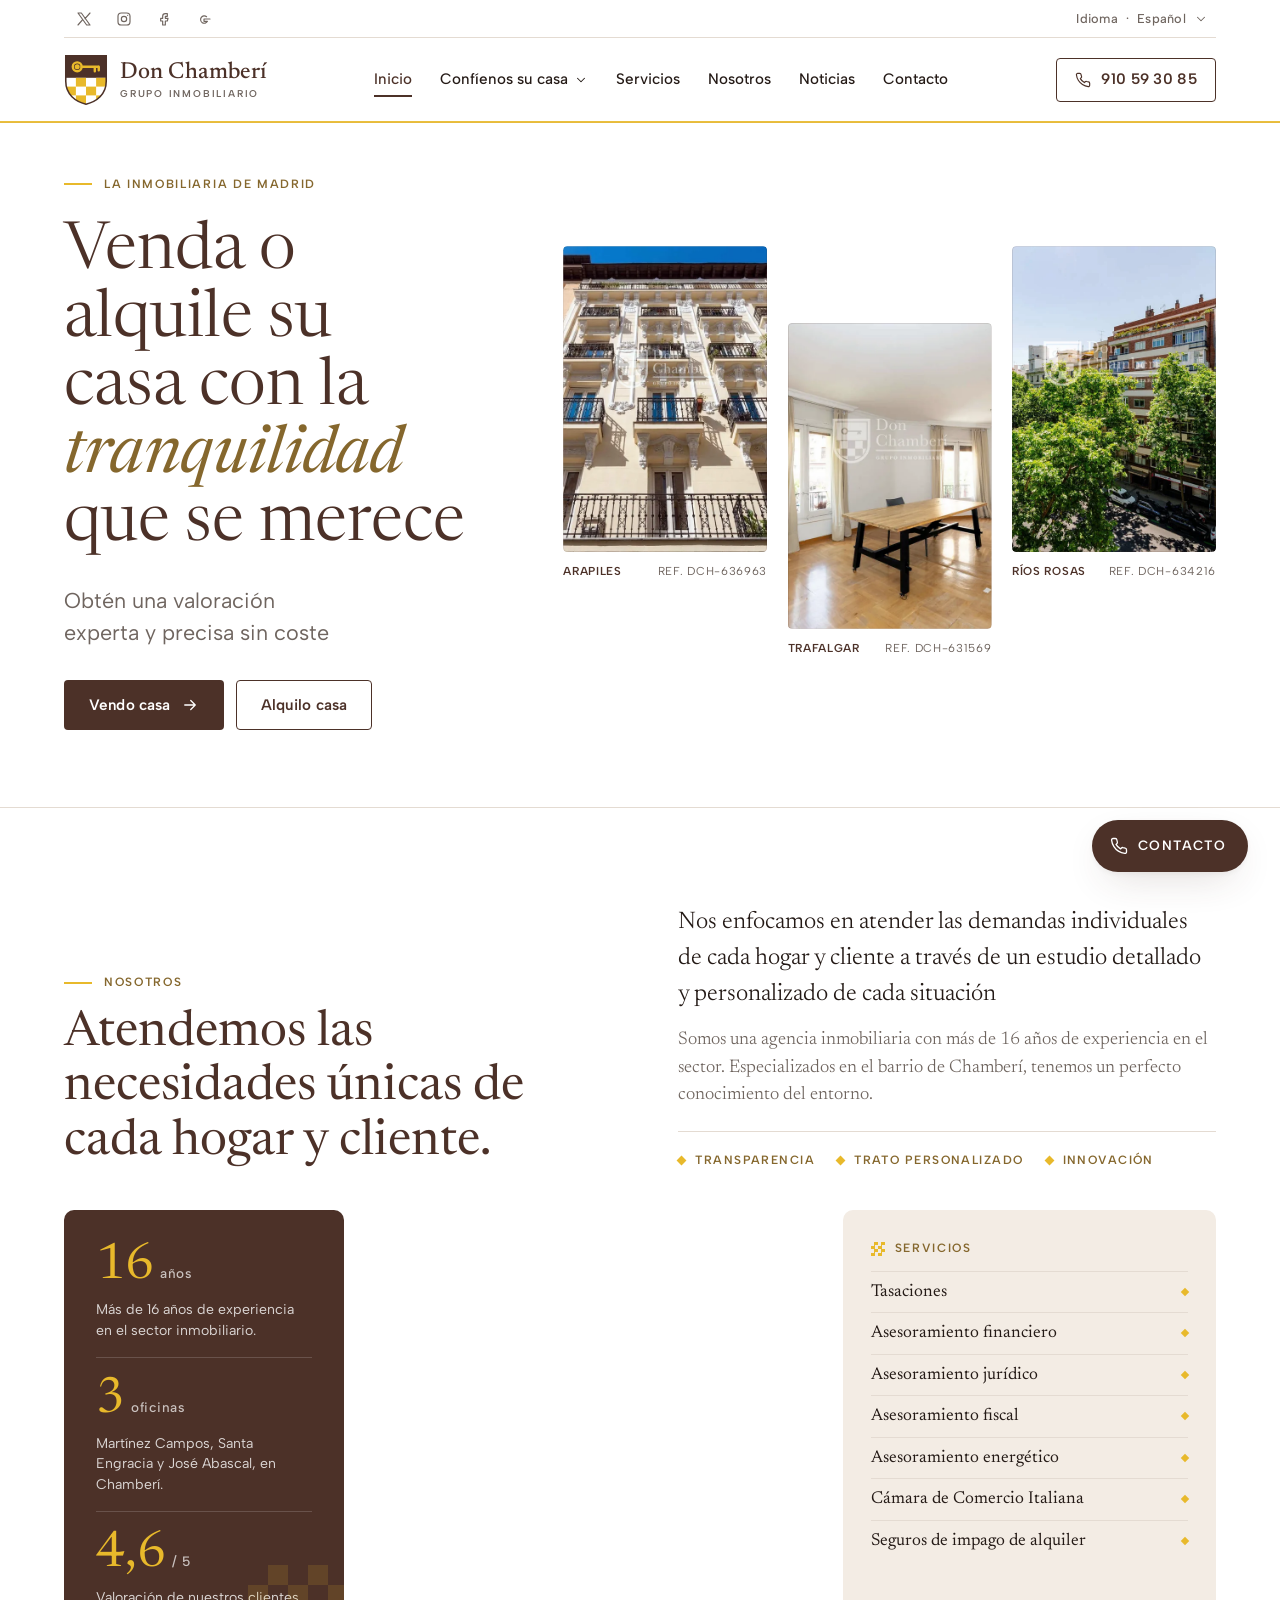
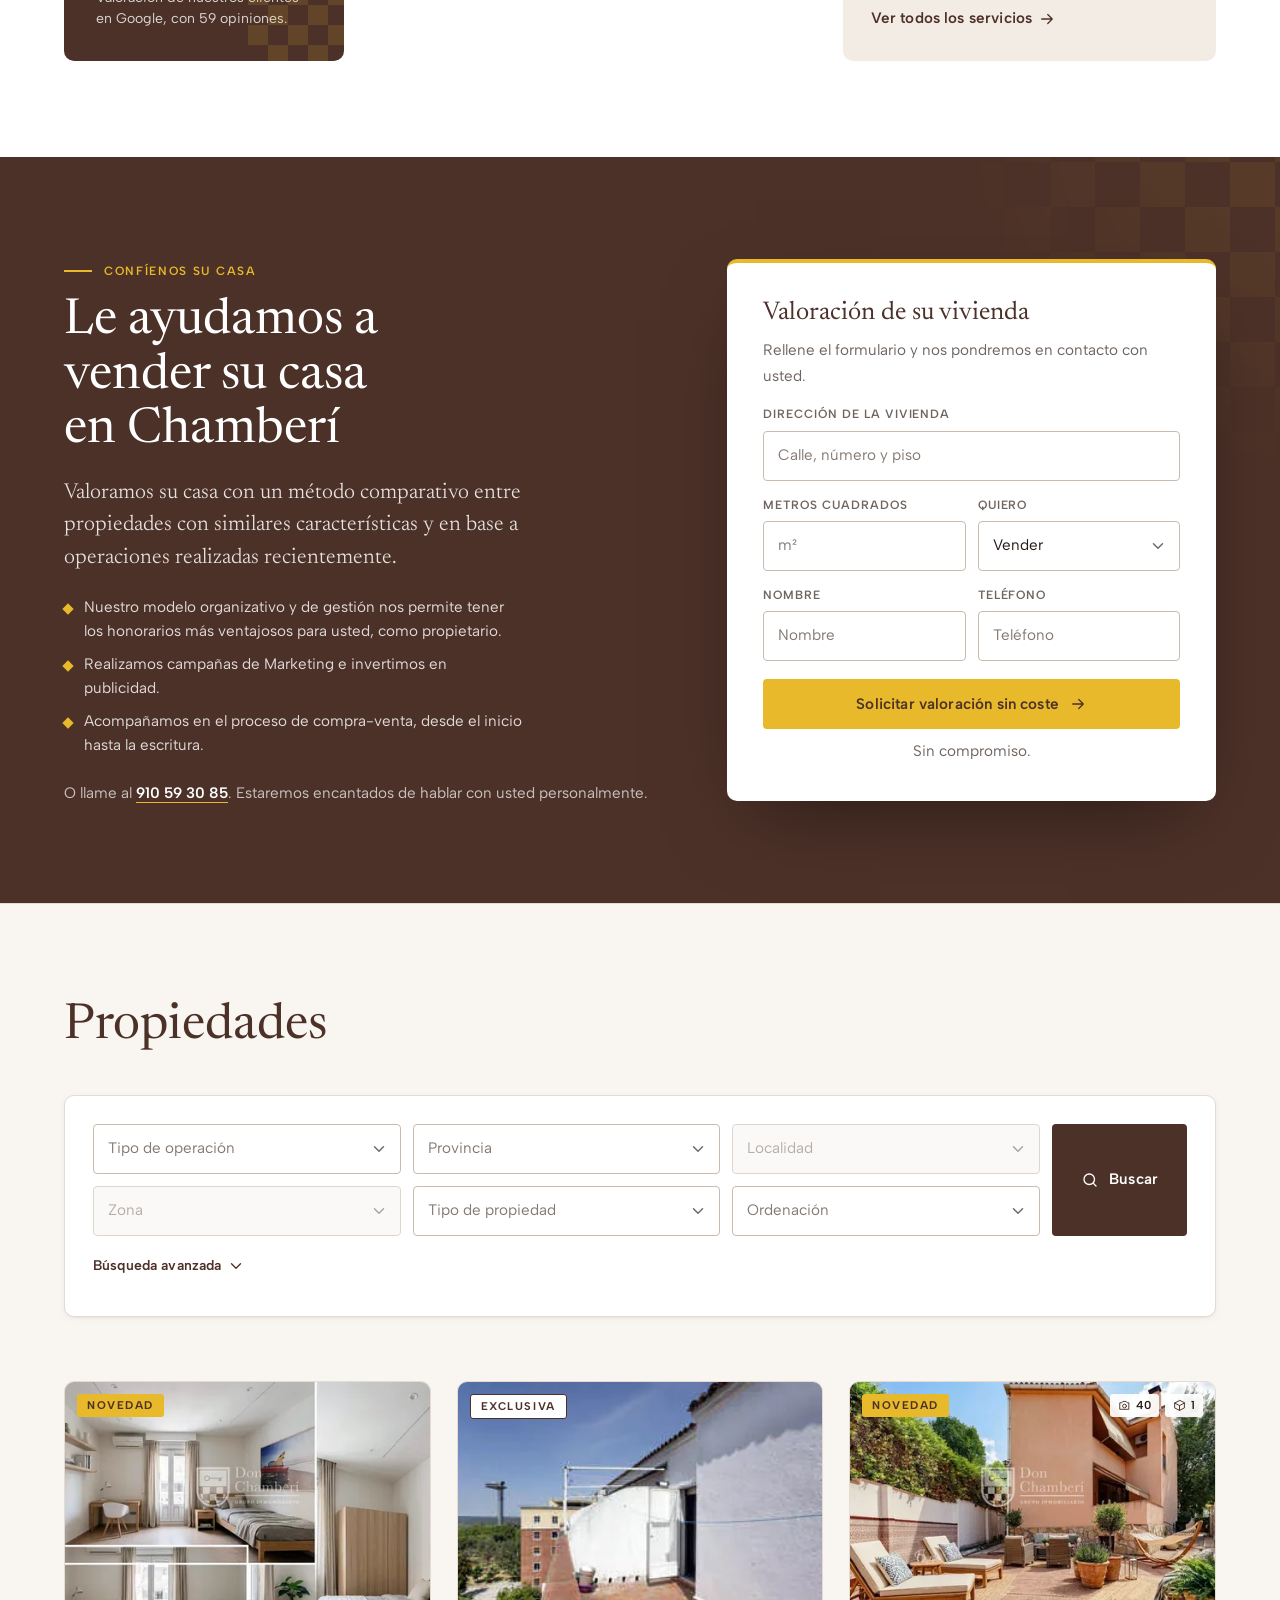
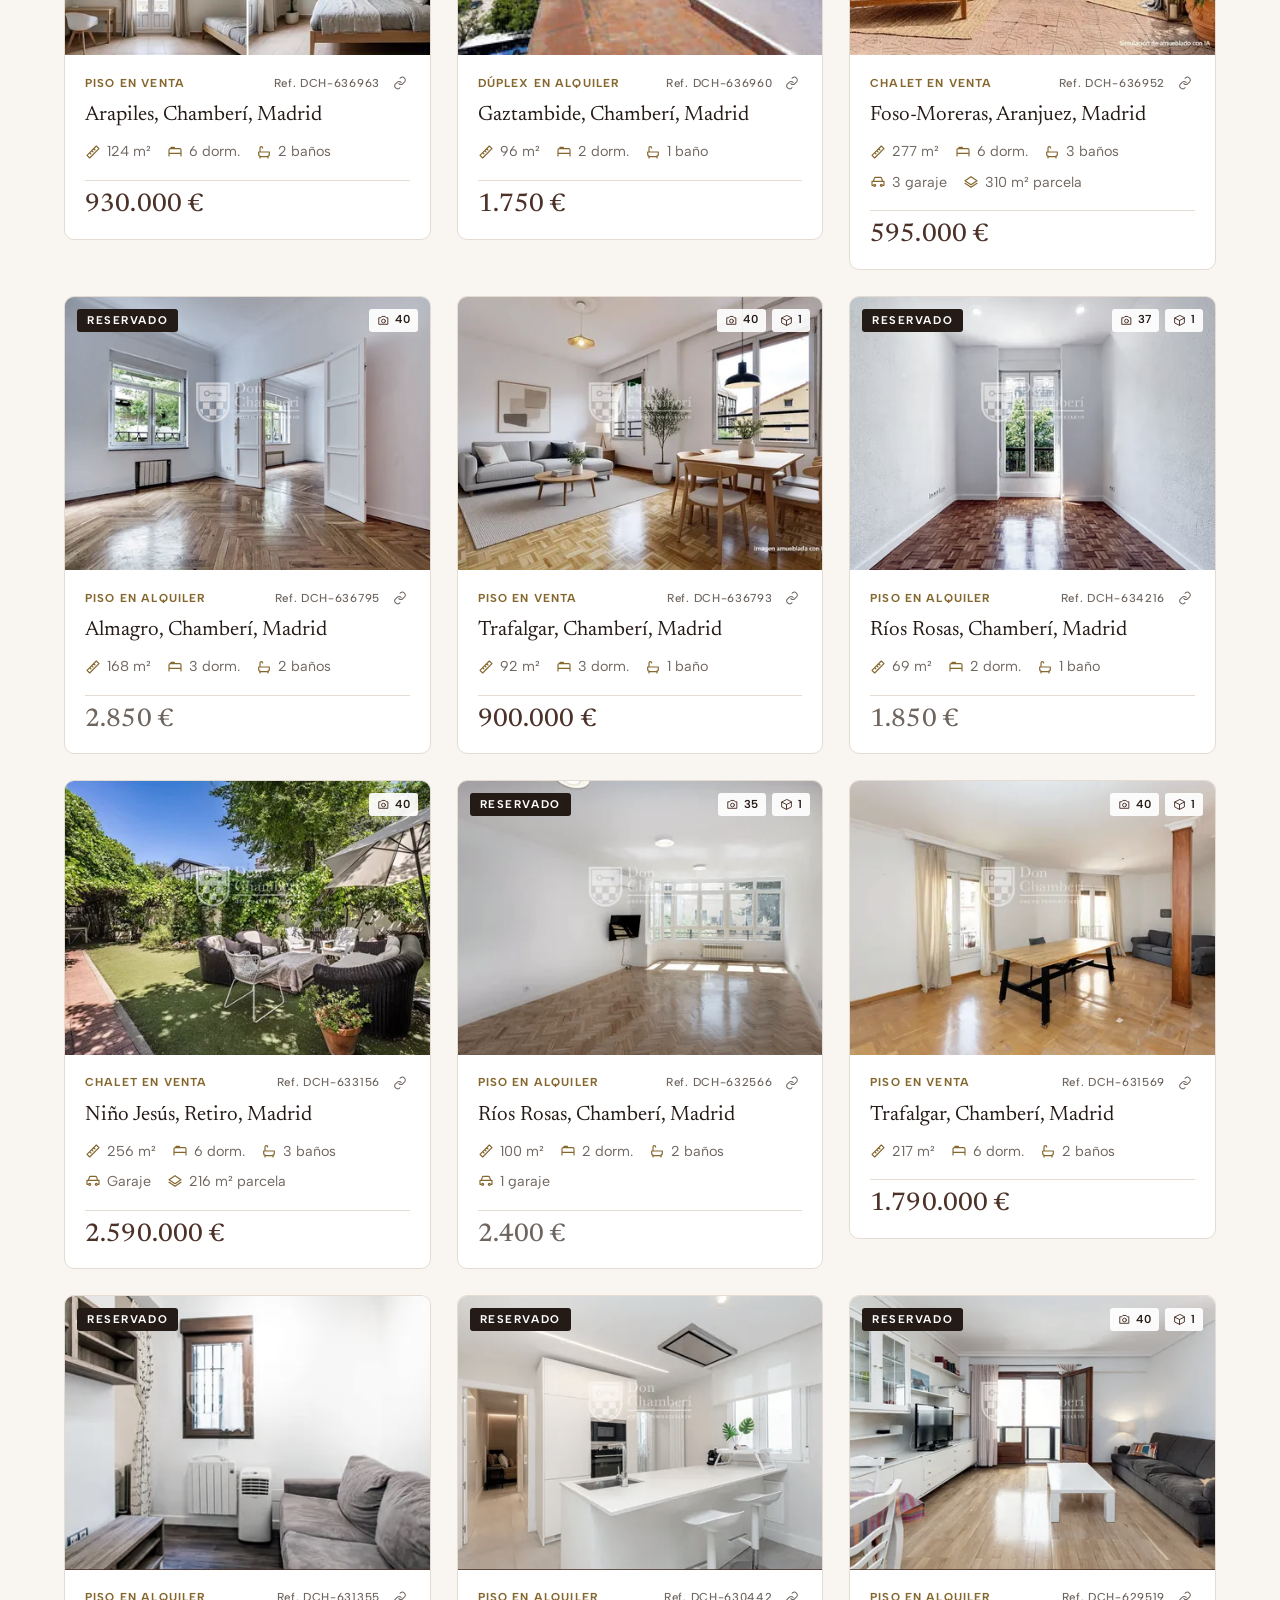
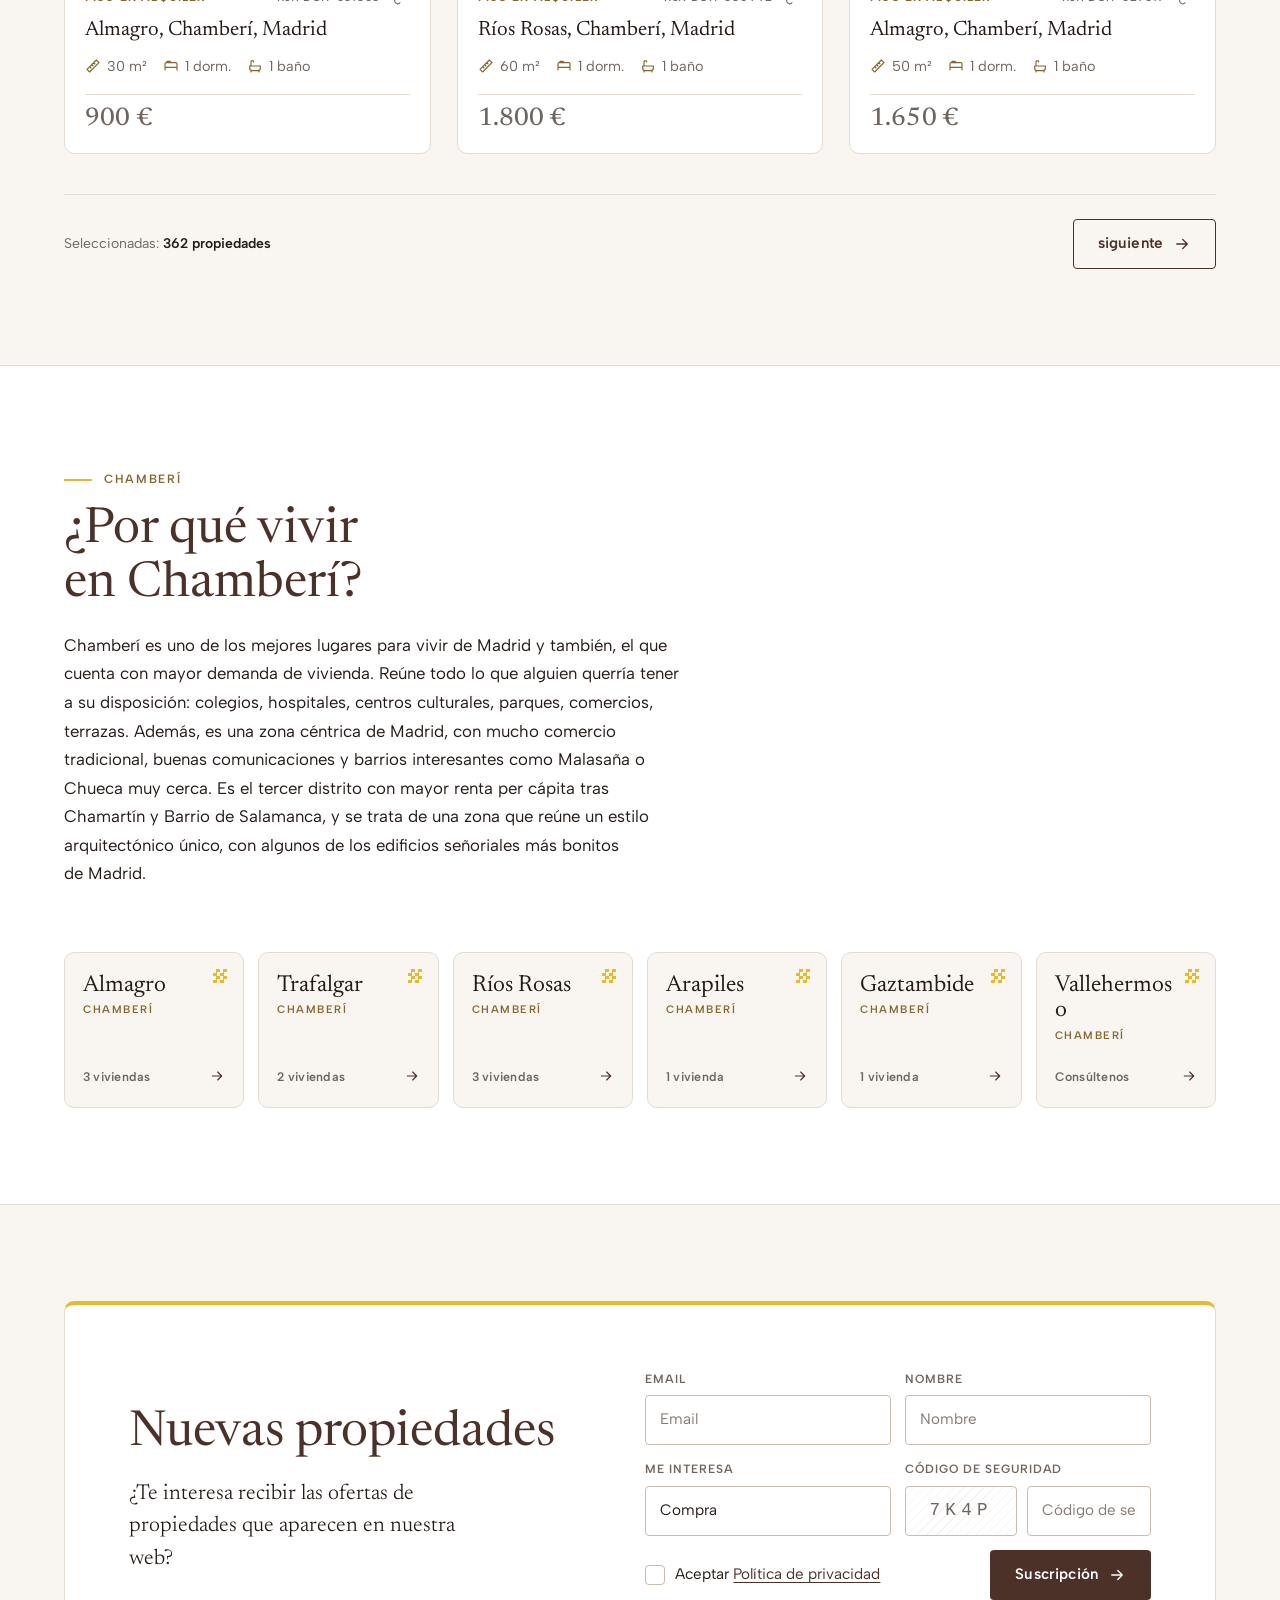
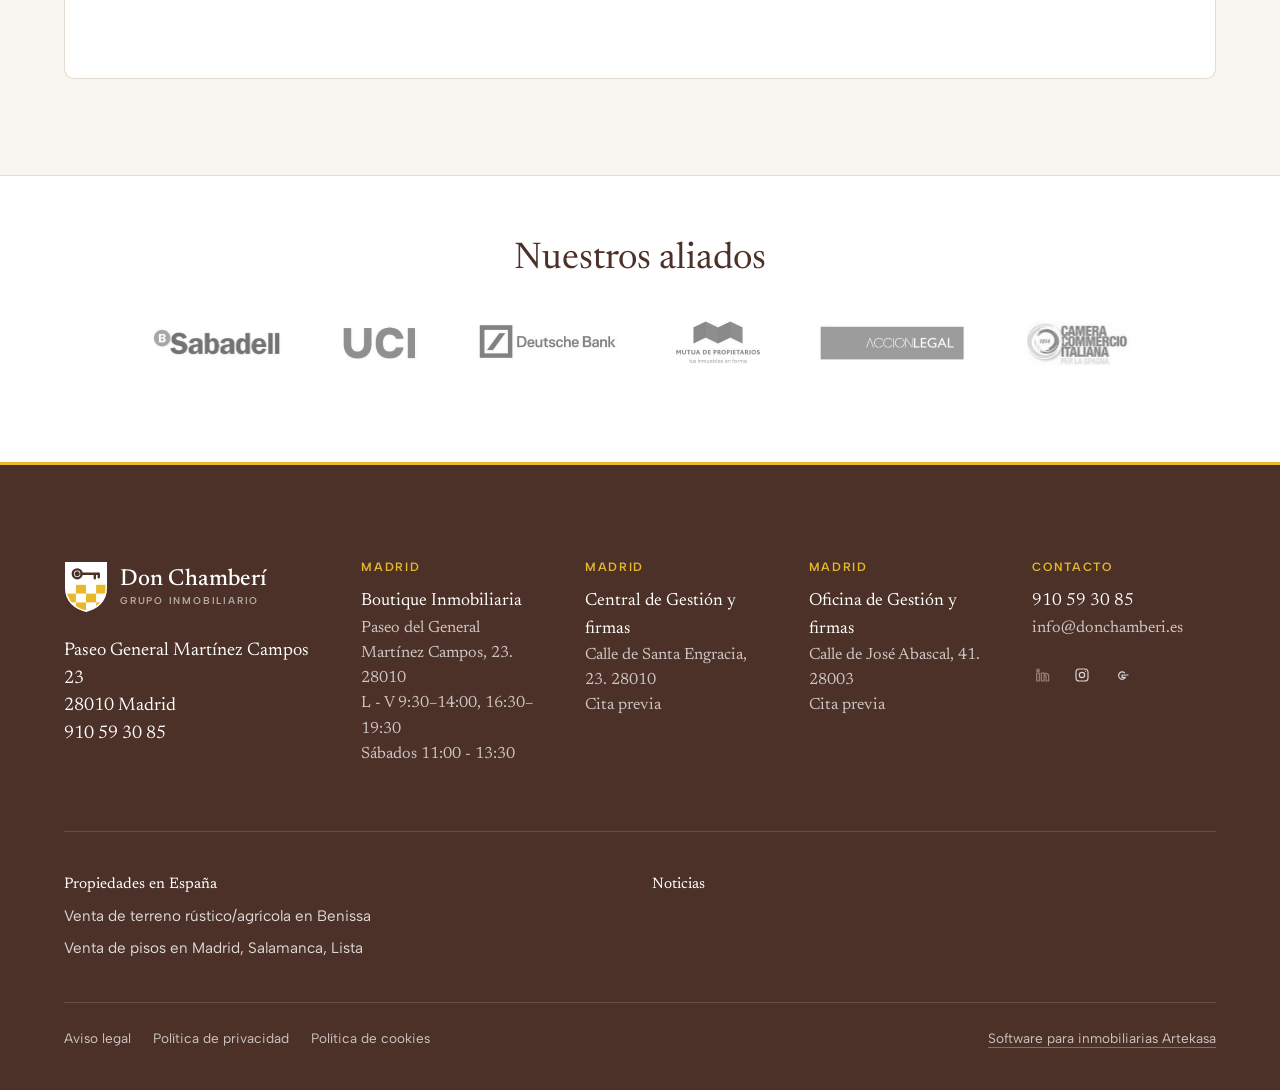
==== commit ba421c08: "design: v4, sus colores (marrón, dorado, blanco) y dos secciones nuevas Paleta del escudo: marrón #4" ====
--- a/prototype/index.html
+++ b/prototype/index.html
@@ -6,7 +6,7 @@
 <meta name="viewport" content="width=device-width, initial-scale=1">
 <title>Inmobiliaria Don Chamberí · Inmobiliaria en Chamberí</title>
 <meta name="description" content="Inmobiliaria Don Chamberí, tu mejor opción para comprar, vender o alquilar propiedades en Chamberí. Servicio personalizado y asesoramiento experto. ¡Llámanos al 910 59 30 85!">
-<meta name="theme-color" content="#1E4D3A">
+<meta name="theme-color" content="#4C3128">
 <meta property="og:type" content="website">
 <meta property="og:locale" content="es_ES">
 <meta property="og:site_name" content="Don Chamberí">
@@ -20,7 +20,7 @@
 <link rel="preload" href="assets/fonts/albert-sans.woff2" as="font" type="font/woff2" crossorigin>
 <link rel="stylesheet" href="assets/css/global.css">
 <link rel="stylesheet" href="assets/css/home.css">
-<link rel="icon" href="data:image/svg+xml,%3Csvg xmlns='http://www.w3.org/2000/svg' viewBox='0 0 100 118'%3E%3Cpath d='M4 4h92v58c0 30-22 46-46 52C26 108 4 92 4 62Z' fill='%231E4D3A'/%3E%3Cg fill='%23fff'%3E%3Crect x='27' y='54' width='23' height='20'/%3E%3Crect x='73' y='54' width='23' height='20'/%3E%3Crect x='50' y='74' width='23' height='20'/%3E%3Crect x='27' y='94' width='23' height='20'/%3E%3Crect x='73' y='94' width='23' height='20'/%3E%3Crect x='4' y='74' width='23' height='20'/%3E%3C/g%3E%3Cg fill='none' stroke='%23fff' stroke-width='6' stroke-linecap='round'%3E%3Ccircle cx='30' cy='29' r='10'/%3E%3Cpath d='M40 29h38M70 29v10M79 29v8'/%3E%3C/g%3E%3C/svg%3E">
+<link rel="icon" href="data:image/svg+xml,%3Csvg xmlns='http://www.w3.org/2000/svg' viewBox='0 0 100 118'%3E%3Cpath d='M4 4h92v58c0 30-22 46-46 52C26 108 4 92 4 62Z' fill='%234C3128'/%3E%3Cg fill='%23E8B92B'%3E%3Crect x='27' y='54' width='23' height='20'/%3E%3Crect x='73' y='54' width='23' height='20'/%3E%3Crect x='50' y='74' width='23' height='20'/%3E%3Crect x='27' y='94' width='23' height='20'/%3E%3Crect x='73' y='94' width='23' height='20'/%3E%3Crect x='4' y='74' width='23' height='20'/%3E%3C/g%3E%3Cg fill='none' stroke='%23E8B92B' stroke-width='6' stroke-linecap='round'%3E%3Ccircle cx='30' cy='29' r='10'/%3E%3Cpath d='M40 29h38M70 29v10M79 29v8'/%3E%3C/g%3E%3C/svg%3E">
 </head>
 <body>
 
@@ -29,8 +29,8 @@
     <defs><clipPath id="escudo-clip"><path d="M4 4h92v58c0 30-22 46-46 52C26 108 4 92 4 62Z"/></clipPath></defs>
     <g clip-path="url(#escudo-clip)">
       <rect width="100" height="118" fill="var(--escudo-fondo,#fff)"/>
-      <rect width="100" height="54" fill="currentColor"/>
-      <g fill="currentColor">
+      <rect width="100" height="54" fill="var(--escudo-arriba,currentColor)"/>
+      <g fill="var(--escudo-damero,currentColor)">
         <rect x="27" y="54" width="23" height="20"/><rect x="73" y="54" width="23" height="20"/>
         <rect x="4" y="74" width="23" height="20"/><rect x="50" y="74" width="23" height="20"/>
         <rect x="27" y="94" width="23" height="20"/><rect x="73" y="94" width="23" height="20"/>
@@ -199,16 +199,109 @@
   </div>
 </section>
 
-<!-- ============================ ATENDEMOS ============================ -->
+<!-- ============================ ATENDEMOS ============================
+     Su titular y su párrafo. El resto es suyo también: "Nosotros" (16 años, valores),
+     el pie (tres oficinas) y "Servicios" (los siete, literales). -->
 <section class="intro" aria-labelledby="titulo-intro">
   <div class="env">
-    <h2 class="intro__titulo rv" id="titulo-intro">Atendemos las necesidades únicas de cada hogar y cliente.</h2>
+    <div class="intro__cab">
+      <div class="rv">
+        <p class="etiqueta">Nosotros</p>
+        <h2 class="intro__titulo" id="titulo-intro">Atendemos las necesidades únicas de cada hogar y cliente.</h2>
+      </div>
+      <div class="rv" style="--i:1">
+        <p class="intro__texto">Nos enfocamos en atender las demandas individuales de cada hogar y cliente a través de un estudio detallado y personalizado de cada situación</p>
+        <p class="intro__texto">Somos una agencia inmobiliaria con más de 16 años de experiencia en el sector. Especializados en el barrio de Chamberí, tenemos un perfecto conocimiento del entorno.</p>
+        <ul class="intro__valores" aria-label="Nuestros valores">
+          <li>Transparencia</li>
+          <li>Trato personalizado</li>
+          <li>Innovación</li>
+        </ul>
+      </div>
+    </div>
+
     <div class="intro__cuerpo">
-      <p class="intro__texto rv" style="--i:1">Nos enfocamos en atender las demandas individuales de cada hogar y cliente a través de un estudio detallado y personalizado de cada situación</p>
-      <figure class="intro__figura rv-ventana" style="--i:2">
+      <div class="hechos rv" style="--i:2">
+        <div class="hecho">
+          <p class="hecho__num">16<small>años</small></p>
+          <p class="hecho__txt">Más de 16 años de experiencia en el sector inmobiliario.</p>
+        </div>
+        <div class="hecho">
+          <p class="hecho__num">3<small>oficinas</small></p>
+          <p class="hecho__txt">Martínez Campos, Santa Engracia y José Abascal, en Chamberí.</p>
+        </div>
+        <div class="hecho">
+          <p class="hecho__num">4,6<small>/ 5</small></p>
+          <p class="hecho__txt">Valoración de nuestros clientes en Google, con 59 opiniones.</p>
+        </div>
+      </div>
+      <figure class="intro__figura rv-ventana" style="--i:3">
         <img src="assets/img/inspeccion-tecnica-de-edificios.webp" width="700" height="394" alt="Estudio detallado sobre los planos de una vivienda" loading="lazy">
+        <figcaption><span class="damero" aria-hidden="true"></span>Estudio detallado de cada vivienda</figcaption>
       </figure>
-    </div>
+      <div class="servicios rv" style="--i:4">
+        <p class="servicios__rotulo"><span class="damero" aria-hidden="true"></span>Servicios</p>
+        <ul>
+          <li>Tasaciones</li>
+          <li>Asesoramiento financiero</li>
+          <li>Asesoramiento jurídico</li>
+          <li>Asesoramiento fiscal</li>
+          <li>Asesoramiento energético</li>
+          <li>Cámara de Comercio Italiana</li>
+          <li>Seguros de impago de alquiler</li>
+        </ul>
+        <a class="btn btn--texto" href="https://www.inmobiliariadonchamberi.madrid/es/cms/servicios_inmobiliarios_chamberi/">Ver todos los servicios <svg class="ic ic--flecha"><use href="#i-flecha"/></svg></a>
+      </div>
+    </div>
+  </div>
+</section>
+
+<!-- ============================ VALORACIÓN (sección nueva) ============================
+     Texto literal de su página "Vendo casa" y un formulario de valoración. -->
+<section class="valora" id="valoracion" aria-labelledby="titulo-valora">
+  <div class="env valora__env">
+    <div class="rv">
+      <p class="etiqueta">Confíenos su casa</p>
+      <h2 id="titulo-valora">Le ayudamos a vender su casa en Chamberí</h2>
+      <p class="valora__texto">Valoramos su casa con un método comparativo entre propiedades con similares características y en base a operaciones realizadas recientemente.</p>
+      <ul class="valora__lista">
+        <li>Nuestro modelo organizativo y de gestión nos permite tener los honorarios más ventajosos para usted, como propietario.</li>
+        <li>Realizamos campañas de Marketing e invertimos en publicidad.</li>
+        <li>Acompañamos en el proceso de compra-venta, desde el inicio hasta la escritura.</li>
+      </ul>
+      <p class="valora__tel">O llame al <a href="tel:+34910593085">910 59 30 85</a>. Estaremos encantados de hablar con usted personalmente.</p>
+    </div>
+    <form class="valora__form rv" style="--i:1" action="https://www.inmobiliariadonchamberi.madrid/es/cms/vender_casa_chamberi/" method="post" data-prototipo aria-label="Solicitar valoración">
+      <h3>Valoración de su vivienda</h3>
+      <p>Rellene el formulario y nos pondremos en contacto con usted.</p>
+      <div class="campo">
+        <label for="v-dir">Dirección de la vivienda</label>
+        <input id="v-dir" type="text" name="direccion" placeholder="Calle, número y piso" autocomplete="street-address">
+      </div>
+      <div class="valora__fila">
+        <div class="campo">
+          <label for="v-m2">Metros cuadrados</label>
+          <input id="v-m2" type="number" name="superficie" placeholder="m²" min="0" inputmode="numeric">
+        </div>
+        <div class="campo">
+          <label for="v-op">Quiero</label>
+          <select id="v-op" name="operacion"><option value="V">Vender</option><option value="A">Alquilar</option></select>
+        </div>
+      </div>
+      <div class="valora__fila">
+        <div class="campo">
+          <label for="v-nombre">Nombre</label>
+          <input id="v-nombre" type="text" name="nombre" placeholder="Nombre" autocomplete="name">
+        </div>
+        <div class="campo">
+          <label for="v-tel">Teléfono</label>
+          <input id="v-tel" type="tel" name="telefono" placeholder="Teléfono" autocomplete="tel" inputmode="tel">
+        </div>
+      </div>
+      <button class="btn btn--oro" type="submit">Solicitar valoración sin coste <svg class="ic ic--flecha"><use href="#i-flecha"/></svg></button>
+      <p class="valora__nota">Sin compromiso.</p>
+      <p class="estado" aria-live="polite"></p>
+    </form>
   </div>
 </section>
 
@@ -741,6 +834,33 @@
   </div>
 </section>
 
+<!-- ============================ CHAMBERÍ, BARRIO A BARRIO (sección nueva) ============================
+     Su texto de "Nosotros" ("¿Por qué vivir en Chamberí?") y los seis barrios del distrito. -->
+<section class="barrios" id="chamberi" aria-labelledby="titulo-barrios">
+  <div class="env">
+    <div class="barrios__cab">
+      <div class="rv">
+        <p class="etiqueta">Chamberí</p>
+        <h2 id="titulo-barrios">¿Por qué vivir en Chamberí?</h2>
+        <p class="barrios__texto">Chamberí es uno de los mejores lugares para vivir de Madrid y también, el que cuenta con mayor demanda de vivienda. Reúne todo lo que alguien querría tener a su disposición: colegios, hospitales, centros culturales, parques, comercios, terrazas. Además, es una zona céntrica de Madrid, con mucho comercio tradicional, buenas comunicaciones y barrios interesantes como Malasaña o Chueca muy cerca. Es el tercer distrito con mayor renta per cápita tras Chamartín y Barrio de Salamanca, y se trata de una zona que reúne un estilo arquitectónico único, con algunos de los edificios señoriales más bonitos de Madrid.</p>
+      </div>
+      <figure class="barrios__figura rv-ventana" style="--i:1">
+        <img src="assets/img/props/634216-3-800.webp" srcset="assets/img/props/634216-3-480.webp 480w, assets/img/props/634216-3-800.webp 800w, assets/img/props/634216-3-1200.webp 1200w" sizes="(min-width:1024px) 40vw, 100vw" width="1200" height="797" alt="Calle arbolada de Ríos Rosas vista desde el balcón de una vivienda" loading="lazy">
+        <figcaption><span class="damero" aria-hidden="true"></span>Ríos Rosas · Ref. DCH-634216</figcaption>
+      </figure>
+    </div>
+
+    <ul class="barrios__lista" aria-label="Los seis barrios de Chamberí">
+      <li class="rv" style="--i:0"><a class="barrio" href="#propiedades"><span class="damero" aria-hidden="true"></span><span class="barrio__nombre">Almagro<small>Chamberí</small></span><span class="barrio__dato">3 viviendas <svg class="ic"><use href="#i-flecha"/></svg></span></a></li>
+      <li class="rv" style="--i:1"><a class="barrio" href="#propiedades"><span class="damero" aria-hidden="true"></span><span class="barrio__nombre">Trafalgar<small>Chamberí</small></span><span class="barrio__dato">2 viviendas <svg class="ic"><use href="#i-flecha"/></svg></span></a></li>
+      <li class="rv" style="--i:2"><a class="barrio" href="#propiedades"><span class="damero" aria-hidden="true"></span><span class="barrio__nombre">Ríos Rosas<small>Chamberí</small></span><span class="barrio__dato">3 viviendas <svg class="ic"><use href="#i-flecha"/></svg></span></a></li>
+      <li class="rv" style="--i:3"><a class="barrio" href="#propiedades"><span class="damero" aria-hidden="true"></span><span class="barrio__nombre">Arapiles<small>Chamberí</small></span><span class="barrio__dato">1 vivienda <svg class="ic"><use href="#i-flecha"/></svg></span></a></li>
+      <li class="rv" style="--i:4"><a class="barrio" href="#propiedades"><span class="damero" aria-hidden="true"></span><span class="barrio__nombre">Gaztambide<small>Chamberí</small></span><span class="barrio__dato">1 vivienda <svg class="ic"><use href="#i-flecha"/></svg></span></a></li>
+      <li class="rv" style="--i:5"><a class="barrio" href="https://www.inmobiliariadonchamberi.madrid/es/contacto/" data-abre-contacto aria-controls="cajon-contacto" aria-expanded="false"><span class="damero" aria-hidden="true"></span><span class="barrio__nombre">Vallehermoso<small>Chamberí</small></span><span class="barrio__dato">Consúltenos <svg class="ic"><use href="#i-flecha"/></svg></span></a></li>
+    </ul>
+  </div>
+</section>
+
 <!-- ============================ NUEVAS PROPIEDADES ============================ -->
 <section class="suscrip" aria-labelledby="titulo-suscrip">
   <div class="env">
--- a/prototype/assets/css/global.css
+++ b/prototype/assets/css/global.css
@@ -14,23 +14,28 @@
   font-weight:100 900;font-style:italic;font-display:swap}
 
 :root{
-  /* Color de marca: verde Madrid — el de las farolas, bancos y quioscos de fundición */
-  --marca:#1E4D3A;
-  --marca-oscuro:#143728;
-  --marca-medio:#3E7A5E;
-  --marca-suave:#E8F0EA;
-  --marca-tinte:#F4F8F5;
-  --marca-rgb:30,77,58;
+  /* Sus colores: el marrón y el dorado del escudo, sobre blanco */
+  --marca:#4C3128;
+  --marca-oscuro:#35211B;
+  --marca-medio:#85672D;   /* bronce: dorado legible sobre blanco (5:1) */
+  --oro:#E8B92B;           /* su mostaza, solo para rellenos, filetes y sellos */
+  --oro-hover:#D9A81F;
+  --oro-suave:#FBF1D3;
+  --marca-suave:#F3ECE4;
+  --marca-tinte:#F9F6F2;
+  --marca-rgb:76,49,40;
 
   --blanco:#FFFFFF;
-  --tinta:#172219;
-  --gris:#66716A;
-  --gris-claro:#7F8B84;
-  --linea:#DCE5DE;
-  --linea-fuerte:#B9C9BE;
+  --tinta:#241A16;
+  --gris:#6F655F;
+  --gris-claro:#857A73;
+  --linea:#E4DBD2;
+  --linea-fuerte:#C9BBAE;
 
   --escudo-fondo:#FFFFFF;
-  --escudo-llave:#FFFFFF;
+  --escudo-arriba:currentColor;
+  --escudo-llave:#E8B92B;
+  --escudo-damero:#E8B92B;
 
   --sombra-1:0 1px 2px rgba(var(--marca-rgb),.06),0 2px 8px -2px rgba(var(--marca-rgb),.08);
   --sombra-2:0 14px 40px -14px rgba(var(--marca-rgb),.24),0 2px 6px rgba(var(--marca-rgb),.06);
@@ -62,14 +67,6 @@
   --cab-h:65px;
 }
 @media (min-width:900px){:root{--cab-h:123px}}
-
-/* Tema alternativo: la paleta que usan hoy (marrón + mostaza) */
-html[data-tema="marron"]{
-  --marca:#4C3128;--marca-oscuro:#35211B;--marca-medio:#7E6228;
-  --marca-suave:#F3ECE4;--marca-tinte:#F9F6F2;--marca-rgb:76,49,40;
-  --tinta:#241A16;--gris:#6F655F;--gris-claro:#857A73;--linea:#E4DBD2;--linea-fuerte:#C9BBAE;
-  --escudo-llave:#E8B92B;
-}
 
 /* ---------- Base ---------- */
 *,*::before,*::after{box-sizing:border-box}
@@ -111,7 +108,7 @@
   display:inline-flex;align-items:center;gap:12px;
   font-size:var(--t-label);font-weight:600;letter-spacing:.14em;text-transform:uppercase;color:var(--marca-medio);
 }
-.etiqueta::before{content:"";width:28px;height:1.5px;background:currentColor;flex:none}
+.etiqueta::before{content:"";width:28px;height:2px;background:var(--oro);flex:none}
 
 /* Enlace con subrayado que se dibuja */
 .enlace{position:relative;display:inline-block;color:var(--marca);font-weight:500}
@@ -137,6 +134,8 @@
 .btn--linea:hover{background:var(--marca-suave);transform:translateY(-2px)}
 .btn--blanco{background:#fff;color:var(--marca)}
 .btn--blanco:hover{background:var(--marca-suave);transform:translateY(-2px)}
+.btn--oro{background:var(--oro);color:var(--marca)}
+.btn--oro:hover{background:var(--oro-hover);transform:translateY(-2px);box-shadow:0 14px 40px -14px rgba(0,0,0,.45)}
 .btn--texto{min-height:44px;padding:0 8px;margin-left:-8px;color:var(--marca);border:0;gap:6px}
 .btn--texto:hover{color:var(--marca-oscuro);transform:none}
 .btn--texto .ic--chev{transition:transform 360ms var(--ease-out)}
@@ -194,9 +193,10 @@
    CABECERA — fija. Dos niveles, como la suya: tira superior
    (redes + idioma) y fila principal (logo, navegación, teléfono).
    ============================================================ */
-.cab{position:fixed;top:0;left:0;right:0;z-index:50;background:rgba(255,255,255,.94);
+.cab{position:fixed;top:0;left:0;right:0;z-index:50;background:rgba(255,255,255,.96);
   -webkit-backdrop-filter:blur(12px);backdrop-filter:blur(12px);border-bottom:1px solid var(--linea)}
-html[data-tema="marron"] .cab{background:rgba(255,255,255,.96)}
+/* El filete dorado de su cabecera actual, más fino */
+.cab::after{content:"";position:absolute;left:0;right:0;bottom:-1px;height:2px;background:var(--oro);opacity:.9}
 
 .cab__tira{display:none}
 @media (min-width:900px){
@@ -265,6 +265,7 @@
 }
 
 .cab__acciones{display:flex;align-items:center;gap:6px}
+@media (max-width:359px){.cab__fila{gap:10px}.logo{gap:8px}.logo__nombre{font-size:1.15rem}.logo__grupo{letter-spacing:.12em}}
 .tel{display:inline-flex;align-items:center;justify-content:center;gap:10px;min-height:44px;min-width:44px;padding:0 12px;border:1.5px solid var(--marca);border-radius:var(--r-s);
   color:var(--marca);font-weight:600;font-size:.95rem;letter-spacing:.02em;white-space:nowrap;
   font-variant-numeric:tabular-nums;
@@ -345,8 +346,9 @@
 /* ============================================================
    PIE
    ============================================================ */
-.pie{background:var(--marca);color:rgba(255,255,255,.82);--escudo-fondo:var(--marca);--escudo-llave:var(--marca);
-  padding:var(--s6) 0 var(--s4);position:relative;overflow:hidden}
+.pie{background:var(--marca);color:rgba(255,255,255,.82);
+  --escudo-fondo:#fff;--escudo-arriba:#fff;--escudo-llave:var(--marca);--escudo-damero:var(--oro);
+  padding:var(--s6) 0 var(--s4);position:relative;overflow:hidden;border-top:3px solid var(--oro)}
 .pie a{transition:color var(--d-1) ease}
 .pie a:hover{color:#fff}
 .pie .logo{color:#fff}
@@ -359,7 +361,7 @@
 @media (min-width:640px) and (max-width:1099px){.pie__marca{grid-column:1 / -1}}
 .pie__dir{font-family:var(--serif);font-size:1.15rem;line-height:1.5;color:#fff}
 .pie__dir a{font-variant-numeric:tabular-nums}
-.pie__col h3{font-family:var(--sans);font-size:var(--t-label);font-weight:600;letter-spacing:.14em;text-transform:uppercase;color:rgba(255,255,255,.72);margin-bottom:14px}
+.pie__col h3{font-family:var(--sans);font-size:var(--t-label);font-weight:600;letter-spacing:.14em;text-transform:uppercase;color:var(--oro);margin-bottom:14px}
 .pie__col p{font-family:var(--serif);font-size:1.1rem;line-height:1.55;color:#fff}
 .pie__col p span{display:block;color:rgba(255,255,255,.72);font-size:1.02rem}
 .pie__col .redes{margin-top:14px;margin-left:-10px}
--- a/prototype/assets/css/home.css
+++ b/prototype/assets/css/home.css
@@ -1,9 +1,14 @@
 /* ============================================================
-   HOME — hero, "Atendemos", Propiedades (buscador + fichas),
-   Nuevas propiedades, Nuestros aliados.
+   HOME — hero, "Atendemos", Valoración, Propiedades (buscador +
+   fichas), Chamberí barrio a barrio, Nuevas propiedades, Aliados.
    Firma visual: las ventanas. Las fotos se abren como contraventanas
    (clip-path desde el centro) y entra la luz: lo que venden en Chamberí.
+   El damero dorado del escudo aparece como marca pequeña.
    ============================================================ */
+
+/* Marca de damero: cuatro cuadros dorados, del escudo */
+.damero{display:inline-block;width:14px;height:14px;flex:none;
+  background:conic-gradient(var(--oro) 25%,transparent 0 50%,var(--oro) 0 75%,transparent 0);background-size:7px 7px}
 
 /* ---------- HERO ---------- */
 .hero{padding:clamp(32px,4vw,56px) 0 clamp(40px,6vw,88px);position:relative;overflow:hidden}
@@ -52,15 +57,79 @@
 html.captura .ventana__marco,html.quieto .ventana__marco{clip-path:none;animation:none}
 html.captura .ventana__marco img,html.quieto .ventana__marco img{transform:none;animation:none}
 
-/* ---------- "ATENDEMOS LAS NECESIDADES ÚNICAS…" ---------- */
+/* ---------- "ATENDEMOS LAS NECESIDADES ÚNICAS…" ----------
+   Su titular y su párrafo, más lo que ya dicen de sí mismos en "Nosotros",
+   "Servicios" y el pie: años, oficinas, valores y servicios. */
 .intro{padding:var(--s6) 0;border-top:1px solid var(--linea)}
-.intro__titulo{max-width:18ch;text-wrap:balance}
-.intro__cuerpo{display:grid;gap:var(--s4);align-items:center;margin-top:var(--s4)}
-@media (min-width:900px){.intro__cuerpo{grid-template-columns:1.05fr .95fr;gap:clamp(40px,6vw,96px)}}
-.intro__texto{font-family:var(--serif);font-size:clamp(1.35rem,1.1rem + 1vw,1.9rem);line-height:1.42;color:var(--tinta);font-weight:350;max-width:30ch;text-wrap:pretty}
-.intro__figura{margin:0;position:relative}
-.intro__figura img{width:100%;aspect-ratio:16/9;object-fit:cover;border-radius:var(--r-s)}
-.intro__figura::after{content:"";position:absolute;inset:0;border-radius:var(--r-s);box-shadow:inset 0 0 0 1px rgba(var(--marca-rgb),.12);pointer-events:none}
+.intro__cab{display:grid;gap:var(--s3);align-items:end}
+@media (min-width:900px){.intro__cab{grid-template-columns:minmax(0,6fr) minmax(0,6fr);gap:clamp(40px,6vw,96px)}}
+.intro__titulo{max-width:16ch;text-wrap:balance;margin-top:14px}
+.intro__texto{font-family:var(--serif);font-size:clamp(1.15rem,1rem + .7vw,1.5rem);line-height:1.5;color:var(--tinta);font-weight:350;text-wrap:pretty}
+.intro__texto + .intro__texto{margin-top:14px;font-size:clamp(1rem,.95rem + .35vw,1.15rem);color:var(--gris)}
+.intro__valores{display:flex;flex-wrap:wrap;gap:8px 22px;margin-top:22px;padding-top:18px;border-top:1px solid var(--linea)}
+.intro__valores li{display:inline-flex;align-items:center;gap:10px;font-size:.75rem;font-weight:600;letter-spacing:.12em;text-transform:uppercase;color:var(--marca-medio)}
+.intro__valores li::before{content:"";width:7px;height:7px;background:var(--oro);transform:rotate(45deg);flex:none}
+
+.intro__cuerpo{display:grid;gap:16px;margin-top:var(--s4)}
+@media (min-width:640px){.intro__cuerpo{grid-template-columns:repeat(2,minmax(0,1fr))}}
+@media (min-width:1024px){.intro__cuerpo{grid-template-columns:minmax(0,3fr) minmax(0,5fr) minmax(0,4fr)}}
+
+/* Los hechos: números grandes en dorado sobre marrón */
+.hechos{background:var(--marca);color:#fff;border-radius:var(--r-m);padding:clamp(22px,2.5vw,32px);
+  display:grid;grid-template-columns:repeat(3,minmax(0,1fr));gap:16px;position:relative;overflow:hidden}
+.hechos::after{content:"";position:absolute;right:-24px;bottom:-24px;width:120px;height:120px;opacity:.14;
+  background:conic-gradient(var(--oro) 25%,transparent 0 50%,var(--oro) 0 75%,transparent 0);background-size:40px 40px;pointer-events:none}
+@media (min-width:1024px){.hechos{grid-template-columns:1fr;align-content:space-between}}
+.hecho{position:relative;min-width:0;padding:0 0 0 14px;border-left:1px solid rgba(255,255,255,.16)}
+.hecho:first-child{padding-left:0;border-left:0}
+@media (min-width:1024px){
+  .hecho{padding:18px 0 0;border-left:0;border-top:1px solid rgba(255,255,255,.16)}
+  .hecho:first-child{padding-top:0;border-top:0}
+}
+.hecho__num{font-family:var(--serif);font-size:clamp(2rem,1.2rem + 2.4vw,3.4rem);white-space:nowrap;line-height:1;color:var(--oro);font-variant-numeric:tabular-nums;font-weight:400}
+.hecho__num small{font-family:var(--sans);font-size:.85rem;font-weight:500;color:rgba(255,255,255,.7);margin-left:6px;letter-spacing:.04em}
+.hecho__txt{margin-top:8px;font-size:.88rem;line-height:1.45;color:rgba(255,255,255,.8)}
+
+.intro__figura{margin:0;position:relative;min-height:280px;border-radius:var(--r-m);overflow:hidden;background:var(--marca-suave)}
+.intro__figura img{position:absolute;inset:0;width:100%;height:100%;object-fit:cover}
+.intro__figura::after{content:"";position:absolute;inset:0;border-radius:inherit;box-shadow:inset 0 0 0 1px rgba(var(--marca-rgb),.14);pointer-events:none}
+.intro__figura figcaption{position:absolute;left:16px;bottom:14px;display:inline-flex;align-items:center;gap:10px;padding:8px 12px;border-radius:3px;
+  background:rgba(255,255,255,.92);color:var(--marca);font-size:.72rem;font-weight:600;letter-spacing:.1em;text-transform:uppercase}
+@media (min-width:640px) and (max-width:1023px){.intro__figura{grid-column:1 / -1;min-height:320px}}
+
+/* Los siete servicios, literales de su página de Servicios */
+.servicios{background:var(--marca-suave);border-radius:var(--r-m);padding:clamp(22px,2.5vw,28px);display:flex;flex-direction:column}
+.servicios__rotulo{display:flex;align-items:center;gap:10px;font-size:.75rem;font-weight:600;letter-spacing:.14em;text-transform:uppercase;color:var(--marca-medio)}
+.servicios ul{margin-top:12px;display:flex;flex-direction:column}
+.servicios li{display:flex;align-items:center;justify-content:space-between;gap:12px;padding:9px 0;border-top:1px solid var(--linea);
+  font-family:var(--serif);font-size:1.08rem;line-height:1.3;color:var(--tinta)}
+.servicios li::after{content:"";width:6px;height:6px;background:var(--oro);transform:rotate(45deg);flex:none}
+.servicios .btn--texto{margin-top:auto;padding-top:16px;align-self:flex-start;min-height:44px}
+
+/* ---------- VALORACIÓN: "Le ayudamos a vender su casa en Chamberí" ----------
+   Banda marrón con su texto de "Vendo casa" y un formulario de valoración. */
+.valora{position:relative;overflow:hidden;background:var(--marca);color:#fff;padding:var(--s6) 0}
+.valora::before{content:"";position:absolute;right:-40px;top:-40px;width:360px;height:360px;opacity:.07;pointer-events:none;
+  background:conic-gradient(var(--oro) 25%,transparent 0 50%,var(--oro) 0 75%,transparent 0);background-size:90px 90px;
+  -webkit-mask:radial-gradient(circle at top right,#000 20%,transparent 72%);mask:radial-gradient(circle at top right,#000 20%,transparent 72%)}
+.valora__env{position:relative;display:grid;gap:var(--s4)}
+@media (min-width:1024px){.valora__env{grid-template-columns:minmax(0,6fr) minmax(0,5fr);gap:clamp(40px,6vw,96px);align-items:center}}
+.valora .etiqueta{color:var(--oro)}
+.valora h2{color:#fff;max-width:16ch;text-wrap:balance;margin-top:14px}
+.valora__texto{font-family:var(--serif);font-size:var(--t-lead);line-height:1.5;color:rgba(255,255,255,.86);margin-top:18px;max-width:40ch;font-weight:350}
+.valora__lista{margin-top:22px;display:flex;flex-direction:column;gap:10px;max-width:46ch}
+.valora__lista li{display:flex;gap:12px;font-size:.95rem;line-height:1.55;color:rgba(255,255,255,.82)}
+.valora__lista li::before{content:"";flex:none;width:8px;height:8px;margin-top:9px;background:var(--oro);transform:rotate(45deg)}
+.valora__tel{margin-top:24px;font-size:.95rem;color:rgba(255,255,255,.7)}
+.valora__tel a{color:#fff;font-weight:600;font-variant-numeric:tabular-nums;text-decoration:underline;text-underline-offset:4px;text-decoration-color:var(--oro)}
+.valora__form{background:#fff;color:var(--tinta);border-radius:var(--r-m);padding:clamp(24px,3vw,36px);display:flex;flex-direction:column;gap:14px;
+  border-top:4px solid var(--oro);box-shadow:0 30px 80px -30px rgba(0,0,0,.5);--hueco:14px}
+.valora__form h3{font-family:var(--serif);font-size:1.6rem;color:var(--marca);line-height:1.15}
+.valora__form > p{font-size:.95rem;color:var(--gris);margin-top:-4px}
+.valora__fila{display:grid;gap:12px}
+@media (min-width:640px){.valora__fila{grid-template-columns:repeat(2,minmax(0,1fr))}}
+.valora__form .btn{width:100%;margin-top:4px}
+.valora__nota{font-size:.8rem;color:var(--gris);text-align:center}
 
 /* ---------- PROPIEDADES ---------- */
 .props{padding:var(--s6) 0;background:var(--marca-tinte);border-top:1px solid var(--linea)}
@@ -69,7 +138,7 @@
 /* Buscador: su mismo formulario, ordenado. "Búsqueda avanzada" despliega el resto (como en su web). */
 .buscador{background:#fff;border:1px solid var(--linea);border-radius:var(--r-m);box-shadow:var(--sombra-1);padding:clamp(16px,2.4vw,28px);margin-bottom:var(--s5);position:relative}
 .buscador__fila{display:grid;gap:12px;grid-template-columns:1fr}
-@media (min-width:480px){.buscador__fila{grid-template-columns:repeat(2,1fr)}.buscador__fila .btn{grid-column:1 / -1}}
+@media (min-width:480px){.buscador__fila{grid-template-columns:repeat(2,minmax(0,1fr))}.buscador__fila .btn{grid-column:1 / -1}}
 @media (min-width:900px){.buscador__fila{grid-template-columns:repeat(3,1fr)}}
 /* Escritorio: los seis campos en 3×2 y el botón "Buscar" a toda la altura, a la derecha */
 @media (min-width:1100px){.buscador__fila{grid-template-columns:repeat(3,minmax(0,1fr)) auto}.buscador__fila .btn{grid-column:4;grid-row:1 / 3;align-self:stretch;padding:0 28px}}
@@ -108,7 +177,7 @@
 
 .ficha__sello{position:absolute;top:12px;left:12px;z-index:3;padding:6px 10px;border-radius:3px;
   font-size:.7rem;font-weight:700;letter-spacing:.14em;text-transform:uppercase;line-height:1;pointer-events:none}
-.ficha__sello--novedad{background:var(--marca);color:#fff}
+.ficha__sello--novedad{background:var(--oro);color:var(--marca)}
 .ficha__sello--exclusiva{background:#fff;color:var(--marca);border:1px solid var(--marca)}
 .ficha__sello--reservado{background:var(--tinta);color:#fff}
 
@@ -134,8 +203,8 @@
   transform:translateY(100%);transition:transform 200ms var(--ease-in);pointer-events:none}
 .ficha:hover .ficha__desc,.ficha:focus-within .ficha__desc{transform:none;pointer-events:auto;transition:transform 280ms var(--ease-out)}
 .ficha__desc p{font-size:.85rem;line-height:1.5;white-space:pre-line;display:-webkit-box;-webkit-line-clamp:5;-webkit-box-orient:vertical;overflow:hidden;color:rgba(255,255,255,.92)}
-.ficha__desc a{display:inline-block;margin-top:8px;font-size:.8rem;font-weight:600;letter-spacing:.04em;color:#fff;text-decoration:underline;text-underline-offset:4px;text-decoration-color:rgba(255,255,255,.5)}
-.ficha__desc a:hover{text-decoration-color:#fff}
+.ficha__desc a{display:inline-block;margin-top:8px;font-size:.8rem;font-weight:600;letter-spacing:.04em;color:var(--oro);text-decoration:underline;text-underline-offset:4px;text-decoration-color:rgba(232,185,43,.5)}
+.ficha__desc a:hover{text-decoration-color:var(--oro)}
 @media (hover:none){.ficha__desc{display:none}}
 
 .ficha__cuerpo{padding:18px 20px 20px;display:flex;flex-direction:column;gap:10px}
@@ -159,14 +228,42 @@
 .props__pie p{font-size:var(--t-small);color:var(--gris);font-variant-numeric:tabular-nums}
 .props__pie p b{color:var(--tinta);font-weight:600}
 
+/* ---------- CHAMBERÍ, BARRIO A BARRIO: "¿Por qué vivir en Chamberí?" ----------
+   Su texto de "Nosotros" y los seis barrios del distrito. */
+.barrios{padding:var(--s6) 0;border-top:1px solid var(--linea)}
+.barrios__cab{display:grid;gap:var(--s4);align-items:center}
+@media (min-width:1024px){.barrios__cab{grid-template-columns:minmax(0,7fr) minmax(0,5fr);gap:clamp(40px,6vw,96px)}}
+.barrios__cab h2{margin-top:14px;max-width:16ch;text-wrap:balance}
+.barrios__texto{margin-top:18px;font-size:1.05rem;line-height:1.7;color:var(--tinta);max-width:62ch;text-wrap:pretty}
+.barrios__figura{margin:0;position:relative;aspect-ratio:4/3;border-radius:var(--r-m);overflow:hidden;background:var(--marca-suave)}
+.barrios__figura img{width:100%;height:100%;object-fit:cover}
+.barrios__figura::after{content:"";position:absolute;inset:0;border-radius:inherit;box-shadow:inset 0 0 0 1px rgba(var(--marca-rgb),.14);pointer-events:none}
+.barrios__figura figcaption{position:absolute;left:16px;bottom:14px;z-index:1;display:inline-flex;align-items:center;gap:10px;padding:8px 12px;border-radius:3px;
+  background:rgba(255,255,255,.92);color:var(--marca);font-size:.72rem;font-weight:600;letter-spacing:.1em;text-transform:uppercase}
+.barrios__lista{display:grid;gap:14px;margin-top:var(--s5);grid-template-columns:repeat(2,minmax(0,1fr))}
+@media (min-width:640px){.barrios__lista{grid-template-columns:repeat(3,minmax(0,1fr))}}
+@media (min-width:1024px){.barrios__lista{grid-template-columns:repeat(6,minmax(0,1fr))}}
+.barrio{position:relative;display:flex;flex-direction:column;justify-content:space-between;gap:22px;min-height:156px;padding:20px 18px;
+  background:var(--marca-tinte);border:1px solid var(--linea);border-radius:var(--r-m);color:var(--tinta);
+  transition:background-color 200ms ease,color 200ms ease,border-color 200ms ease,transform 200ms var(--ease-out),box-shadow 200ms ease}
+.barrio .damero{position:absolute;top:16px;right:16px}
+.barrio__nombre{font-family:var(--serif);font-size:clamp(1.15rem,4.4vw,1.45rem);line-height:1.1;padding-right:24px;overflow-wrap:anywhere;min-width:0}
+.barrio__nombre small{display:block;font-family:var(--sans);font-size:.68rem;font-weight:600;letter-spacing:.14em;text-transform:uppercase;color:var(--marca-medio);margin-top:6px}
+.barrio__dato{display:flex;justify-content:space-between;align-items:center;gap:8px;font-size:.78rem;font-weight:600;color:var(--gris);letter-spacing:.02em}
+.barrio__dato .ic{width:16px;height:16px;color:var(--marca);transition:transform 200ms var(--ease-out)}
+.barrio:hover,.barrio:focus-visible{background:var(--marca);color:#fff;border-color:var(--marca);transform:translateY(-3px);box-shadow:var(--sombra-2)}
+.barrio:hover .barrio__nombre small,.barrio:hover .barrio__dato{color:var(--oro)}
+.barrio:hover .barrio__dato .ic{color:var(--oro);transform:translateX(4px)}
+.barrio:hover .damero{opacity:.9}
+
 /* ---------- NUEVAS PROPIEDADES (suscripción) ---------- */
-.suscrip{padding:var(--s6) 0}
-.suscrip__panel{background:var(--marca-suave);border-radius:var(--r-m);padding:clamp(28px,5vw,64px);display:grid;gap:var(--s4)}
+.suscrip{padding:var(--s6) 0;background:var(--marca-tinte);border-top:1px solid var(--linea)}
+.suscrip__panel{background:#fff;border:1px solid var(--linea);border-top:4px solid var(--oro);border-radius:var(--r-m);padding:clamp(28px,5vw,64px);display:grid;gap:var(--s4)}
 @media (min-width:1024px){.suscrip__panel{grid-template-columns:minmax(0,1fr) minmax(0,1.15fr);gap:clamp(40px,6vw,96px);align-items:center}}
 .suscrip__texto{display:flex;flex-direction:column;gap:var(--s2)}
 .suscrip__texto p{font-size:var(--t-lead);color:var(--tinta);max-width:30ch;line-height:1.5;font-family:var(--serif);font-weight:350}
 .suscrip__form{display:grid;gap:14px;--hueco:14px}
-@media (min-width:640px){.suscrip__form{grid-template-columns:1fr 1fr}}
+@media (min-width:640px){.suscrip__form{grid-template-columns:repeat(2,minmax(0,1fr))}}
 .suscrip__form .campo input,.suscrip__form .campo select{background:#fff}
 .suscrip__form .campo--ancho,.suscrip__form .estado{grid-column:1 / -1}
 .captcha{display:flex;gap:10px;align-items:stretch}
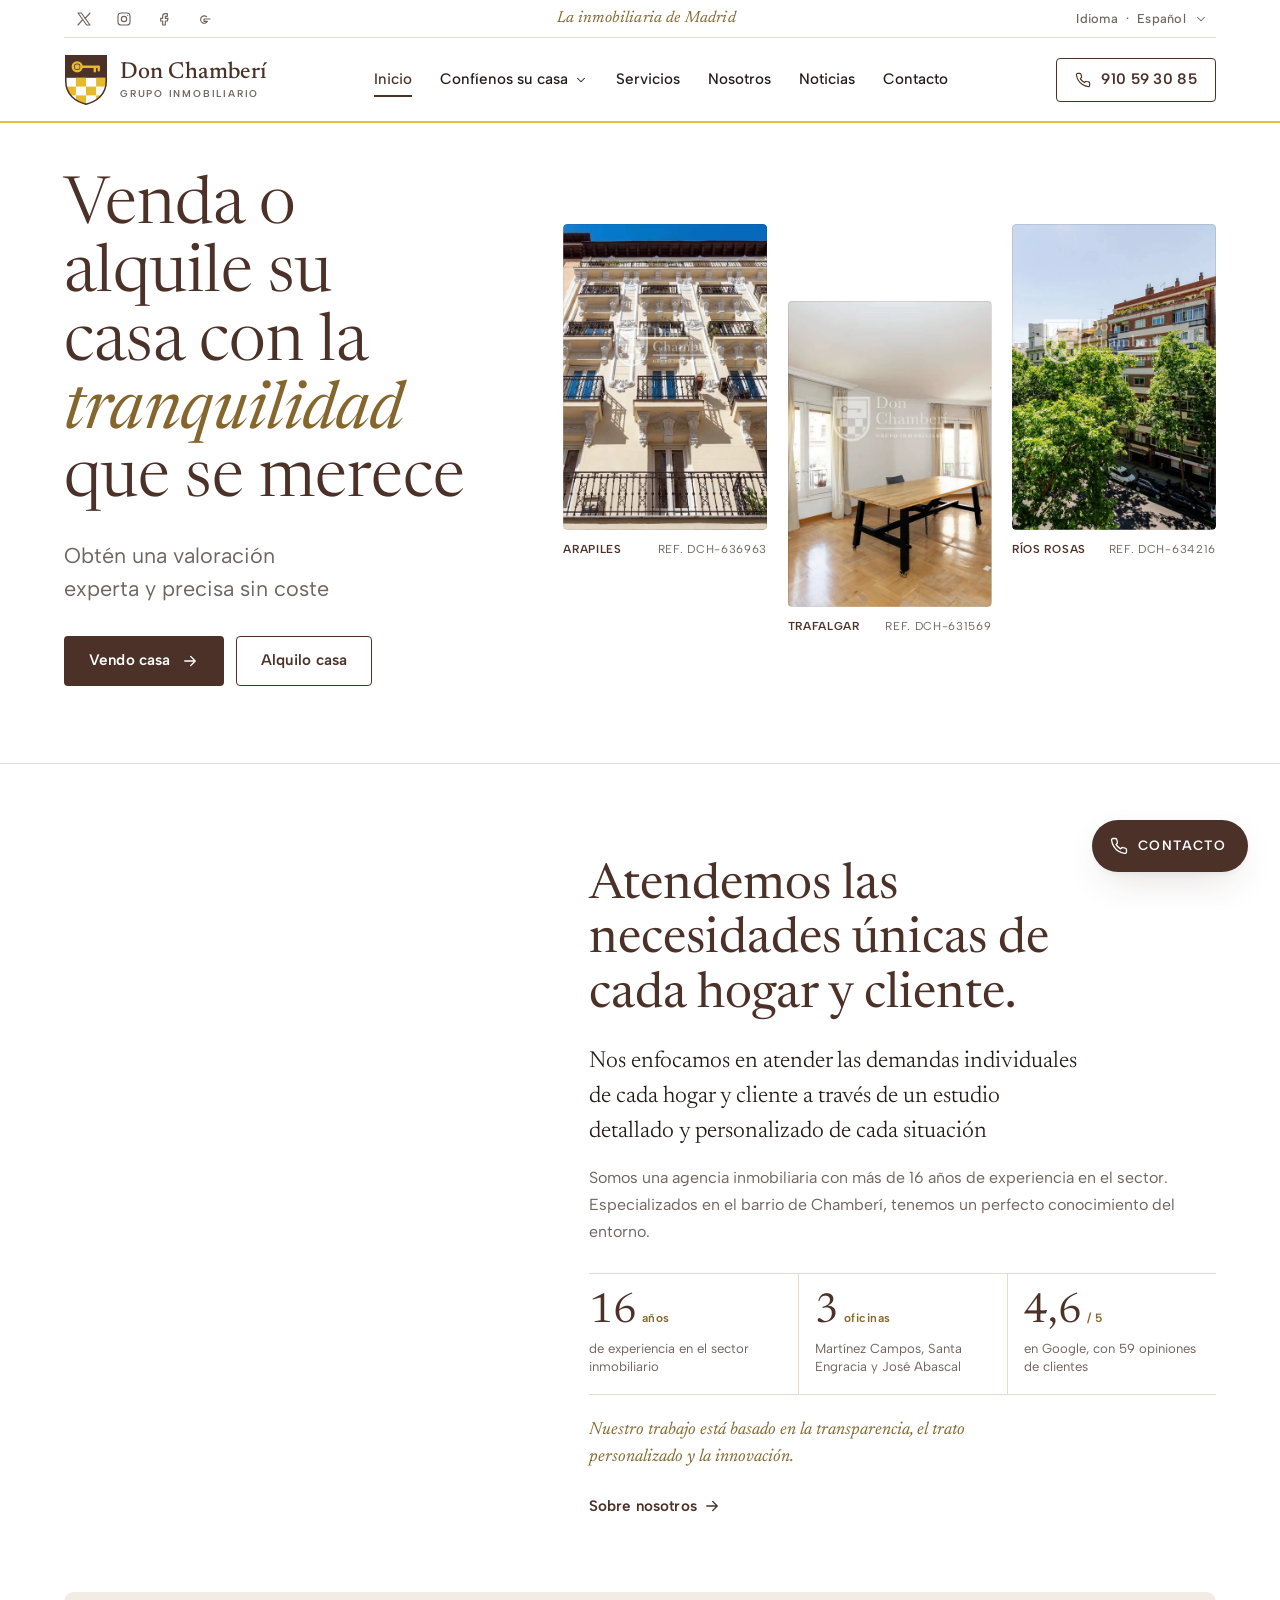
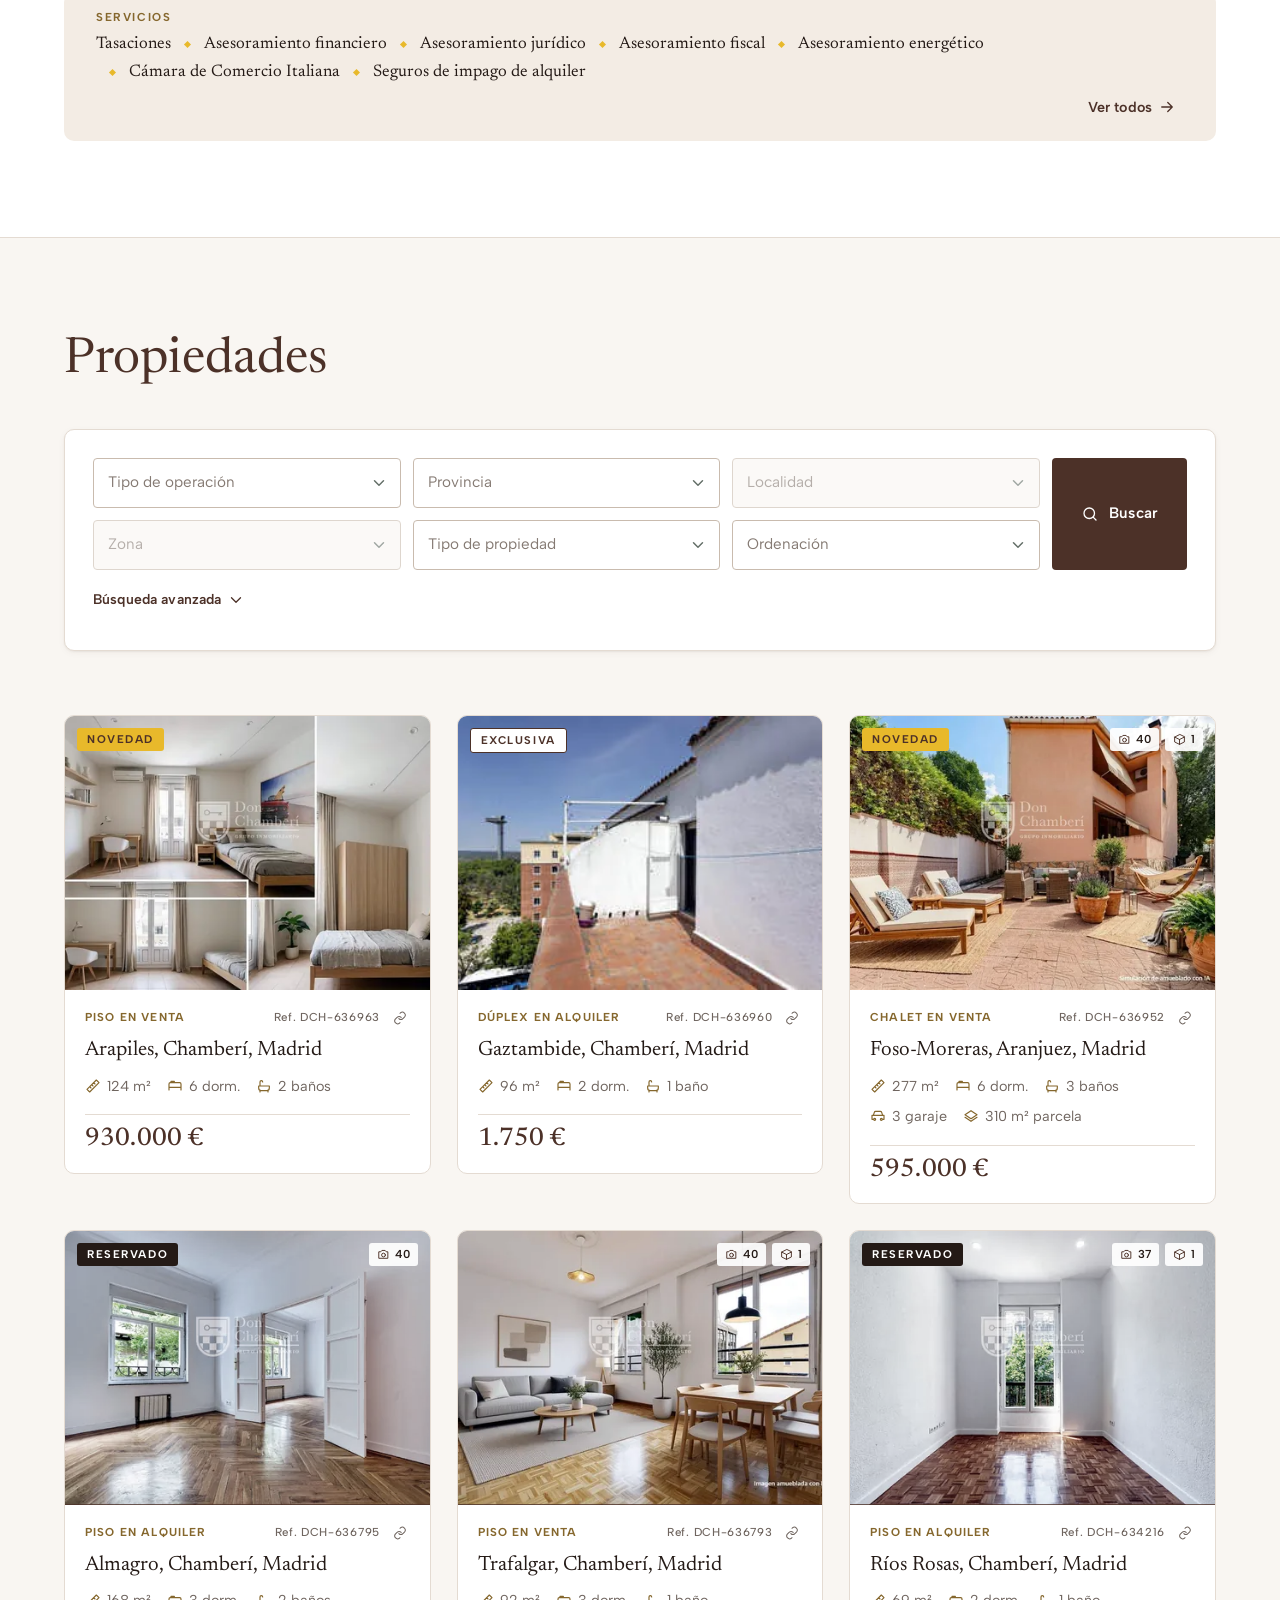
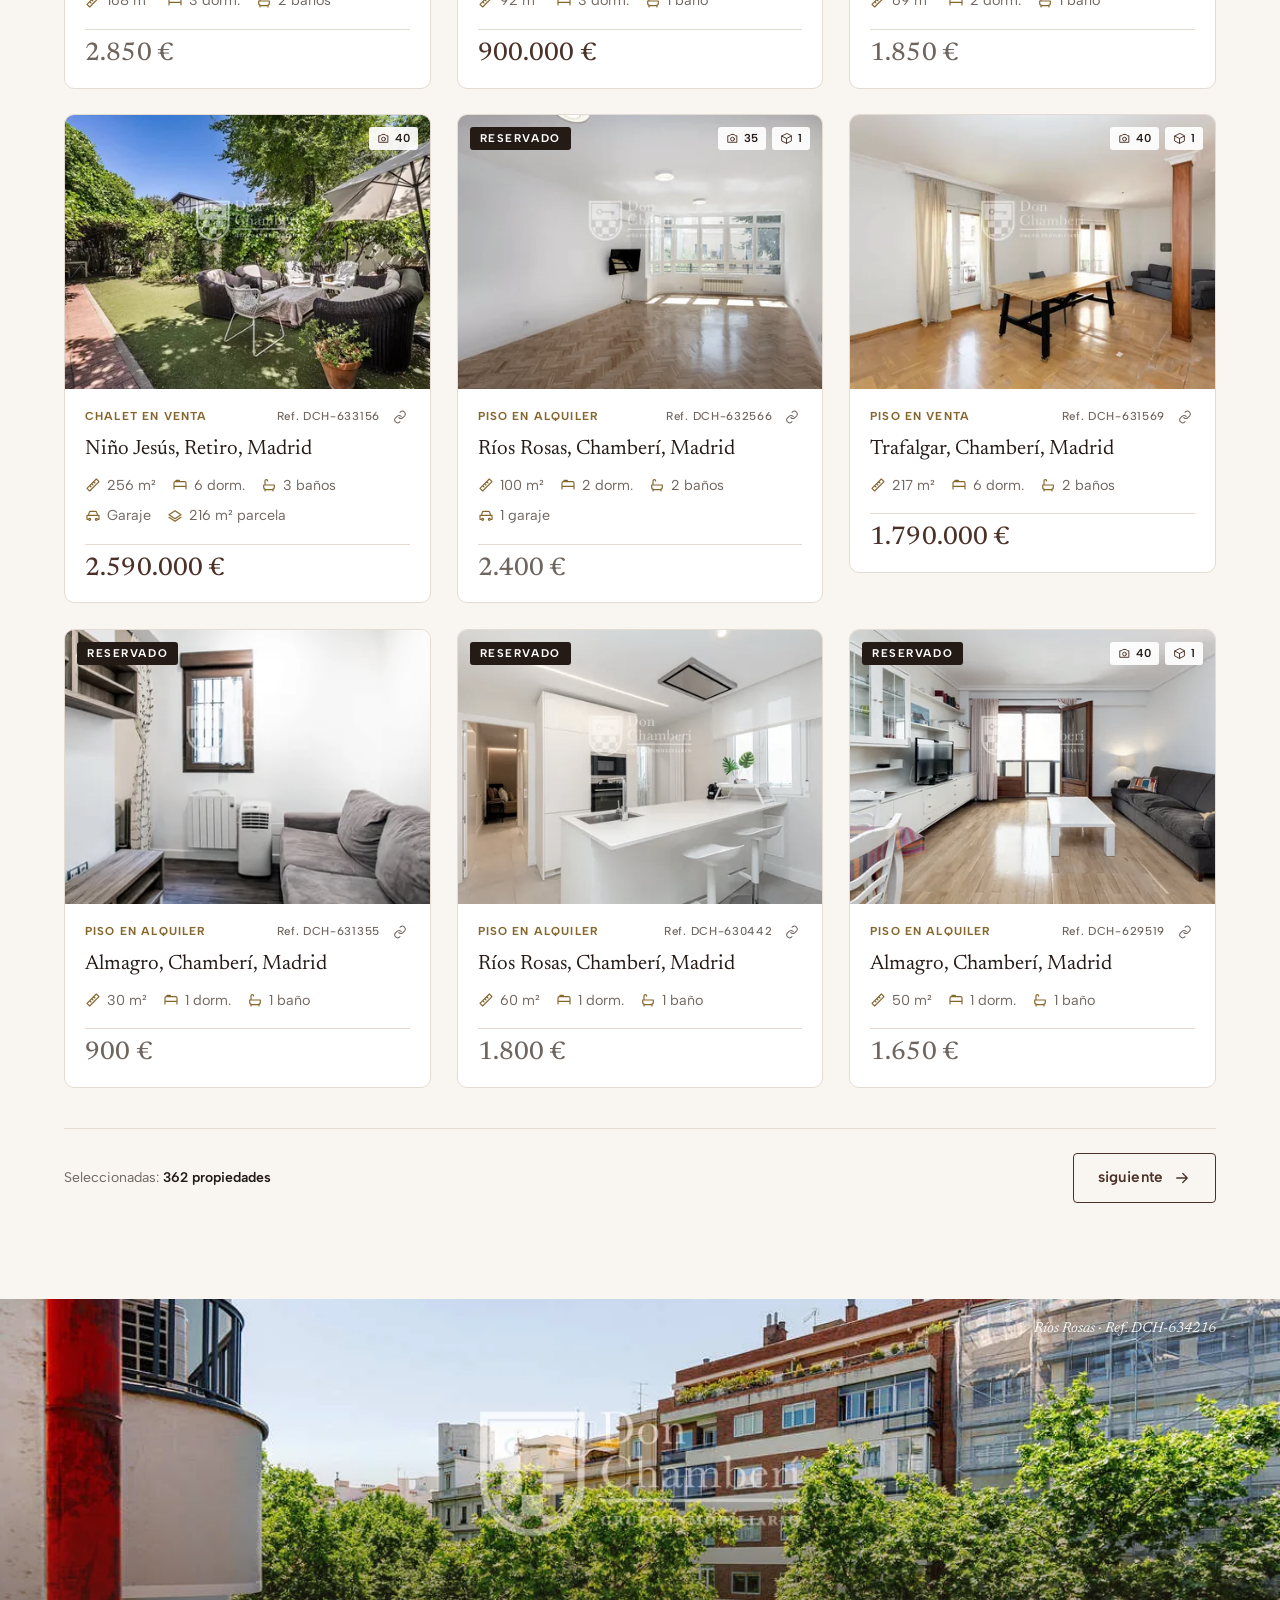
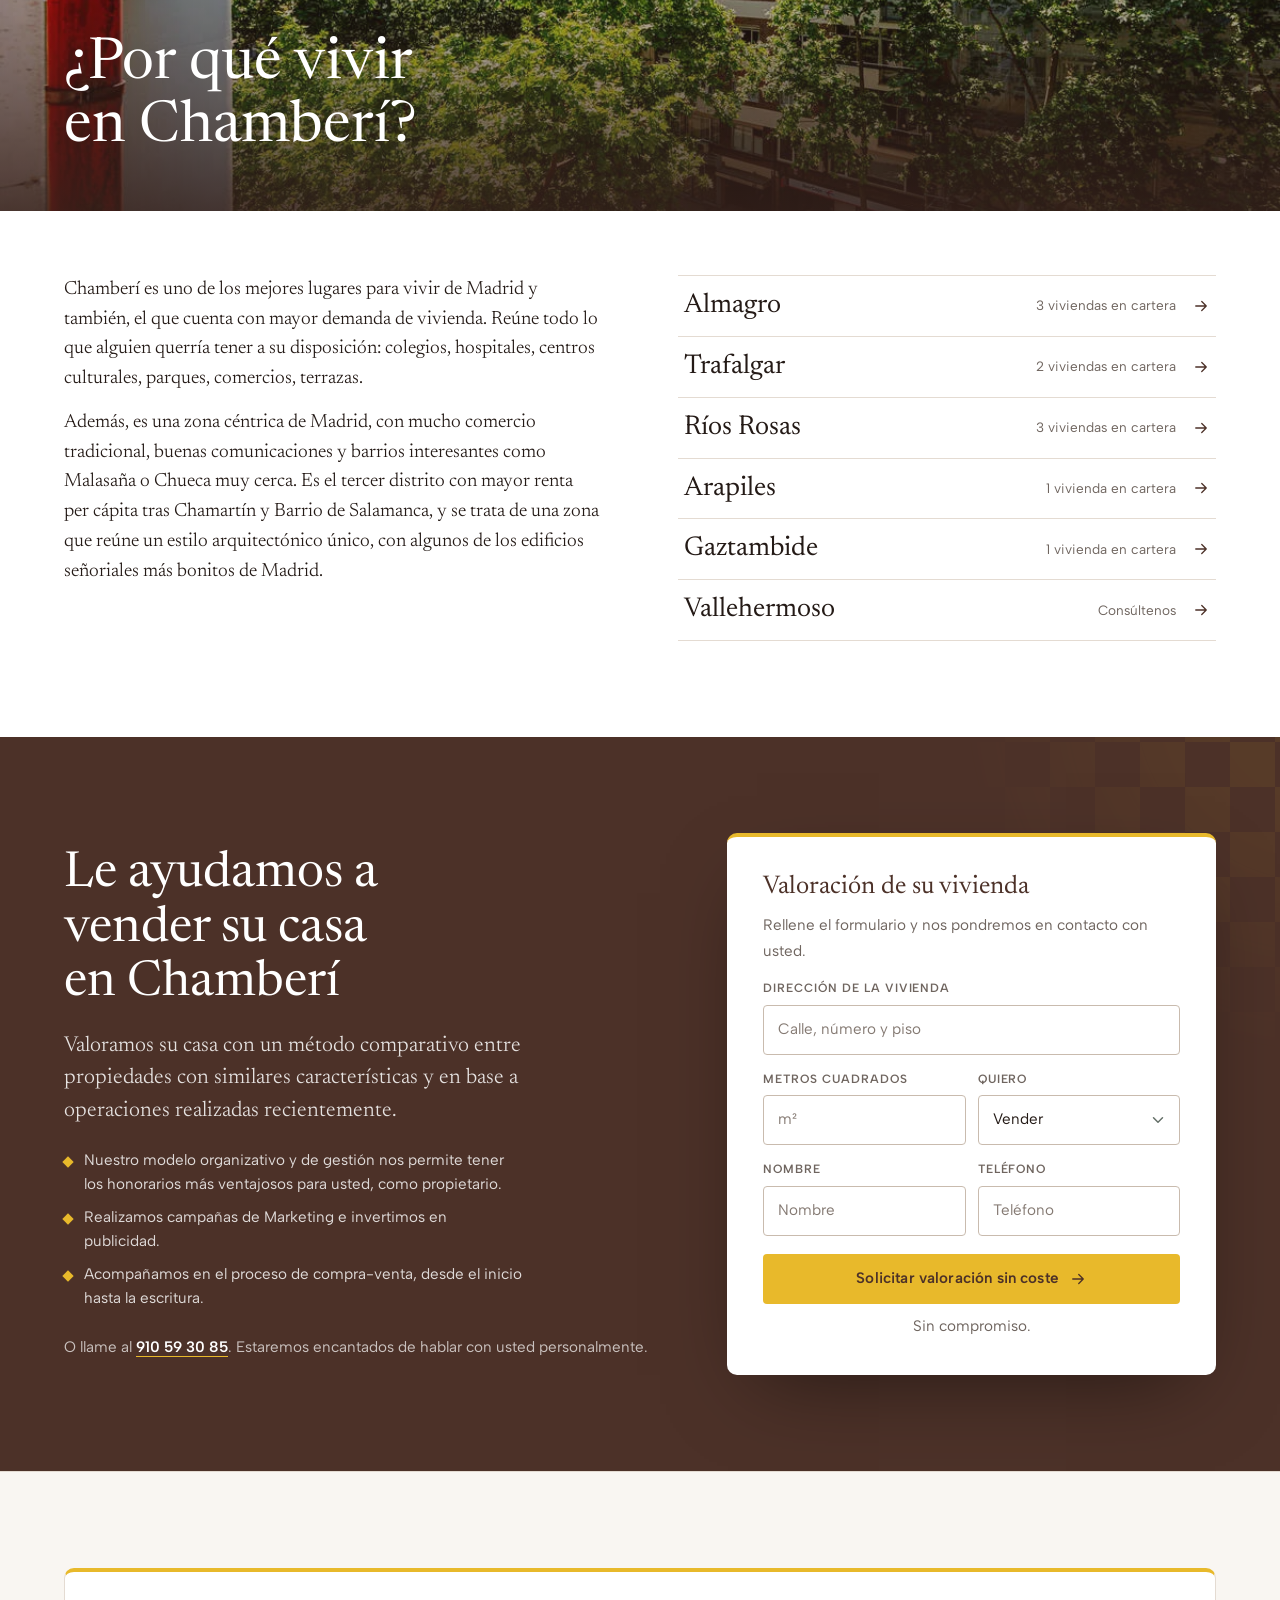
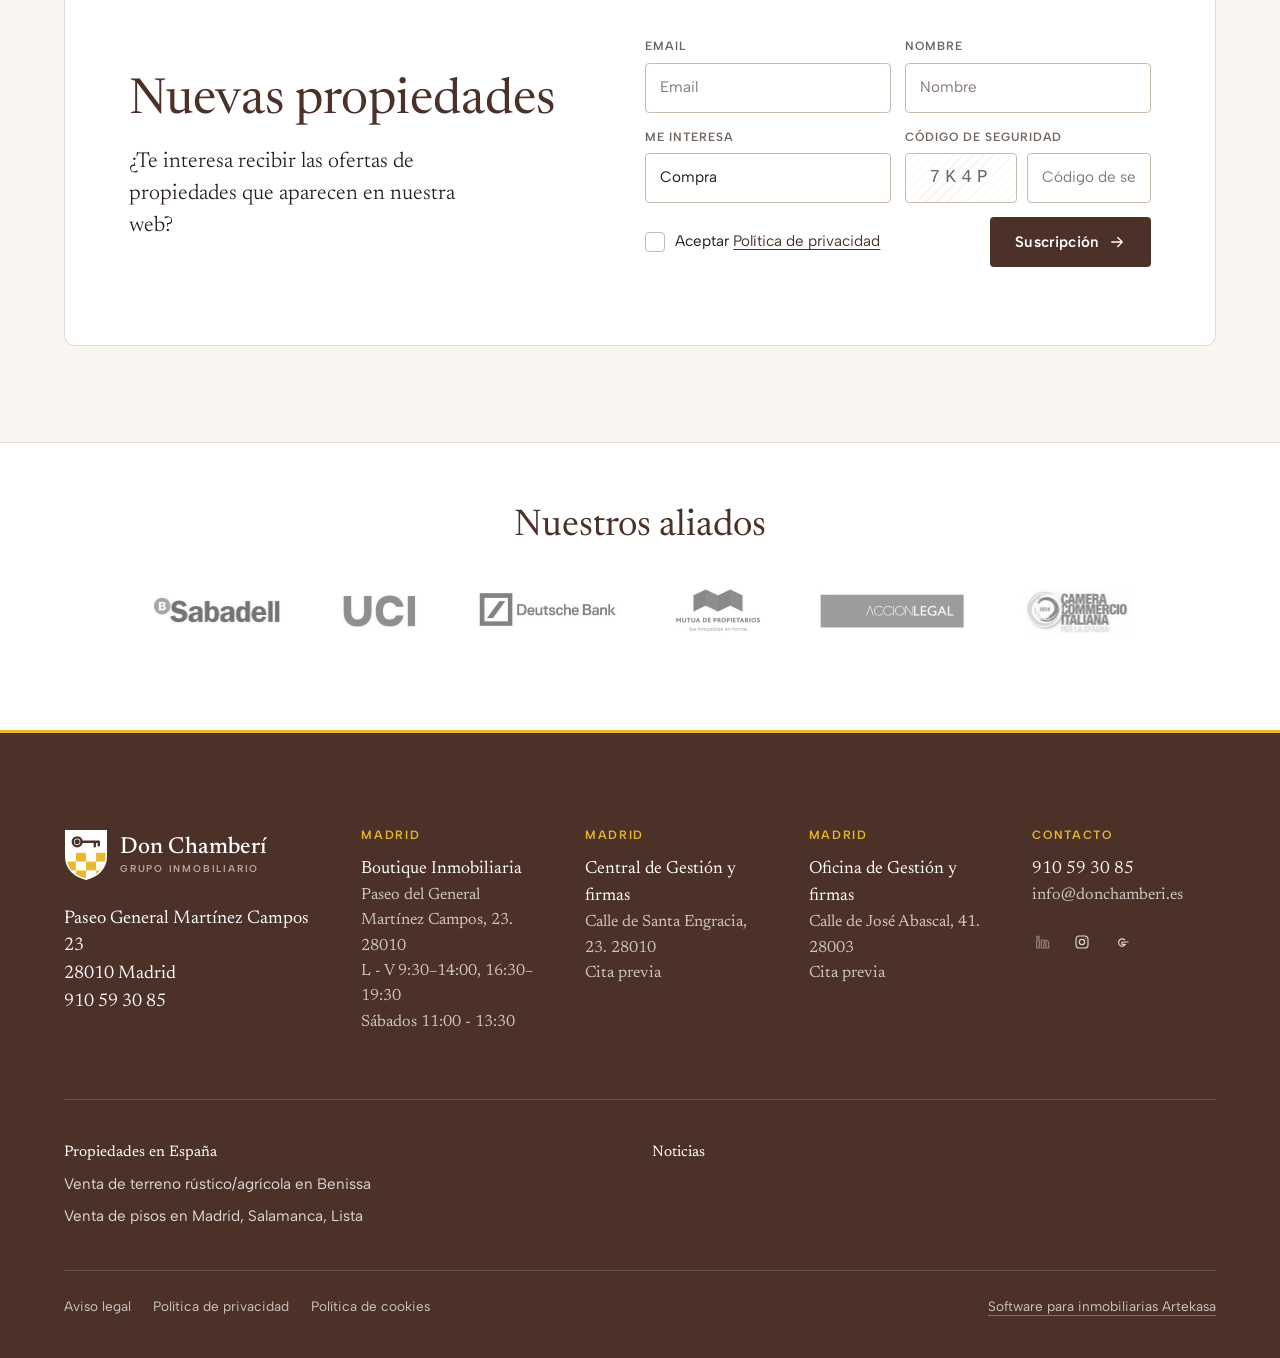
==== commit 664fe238: "design: v5, "Atendemos" recompuesto, Chamberí con banda y callejero, valoración detrás Sin etiquetas" ====
--- a/prototype/index.html
+++ b/prototype/index.html
@@ -78,6 +78,7 @@
       <li><a href="https://www.facebook.com/profile.php?id=100083190205307" target="_blank" rel="noopener" aria-label="Facebook"><svg class="ic"><use href="#i-facebook"/></svg></a></li>
       <li><a href="https://n9.cl/btimm" target="_blank" rel="noopener" aria-label="Google"><svg class="ic"><use href="#i-google"/></svg></a></li>
     </ul>
+    <p class="cab__claim">La inmobiliaria de Madrid</p>
     <div class="idioma">
       <button class="idioma__btn" type="button" data-desplegable="abierta" aria-controls="lista-idiomas" aria-expanded="false">
         Idioma <span aria-hidden="true">·</span> Español <svg class="ic ic--chev"><use href="#i-chev"/></svg>
@@ -143,6 +144,7 @@
     <li><a href="https://www.inmobiliariadonchamberi.madrid/es/contacto/">Contacto</a></li>
   </ul>
   <div class="menu-movil__pie">
+    <p class="menu-movil__claim">La inmobiliaria de Madrid</p>
     <p class="campo__rotulo">Idioma</p>
     <div class="menu-movil__idiomas">
       <a href="https://www.inmobiliariadonchamberi.madrid/es/" aria-current="true">Español</a>
@@ -167,7 +169,6 @@
 <section class="hero" aria-labelledby="titulo-hero">
   <div class="env hero__env">
     <div class="hero__texto">
-      <p class="etiqueta" style="--i:0">La inmobiliaria de Madrid</p>
       <h1 class="hero__titulo" id="titulo-hero" style="--i:1">Venda o alquile su casa con la <em>tranquilidad</em> que se merece</h1>
       <p class="hero__sub" style="--i:2">Obtén una valoración experta y precisa sin coste</p>
       <div class="hero__cta" style="--i:3">
@@ -200,108 +201,46 @@
 </section>
 
 <!-- ============================ ATENDEMOS ============================
-     Su titular y su párrafo. El resto es suyo también: "Nosotros" (16 años, valores),
-     el pie (tres oficinas) y "Servicios" (los siete, literales). -->
+     Su titular y su párrafo, con lo que ya dicen de sí mismos en "Nosotros" (16 años, valores),
+     en el pie (tres oficinas) y en "Servicios" (los siete, literales). Foto de su ficha DCH-636795. -->
 <section class="intro" aria-labelledby="titulo-intro">
   <div class="env">
-    <div class="intro__cab">
-      <div class="rv">
-        <p class="etiqueta">Nosotros</p>
-        <h2 class="intro__titulo" id="titulo-intro">Atendemos las necesidades únicas de cada hogar y cliente.</h2>
-      </div>
-      <div class="rv" style="--i:1">
-        <p class="intro__texto">Nos enfocamos en atender las demandas individuales de cada hogar y cliente a través de un estudio detallado y personalizado de cada situación</p>
-        <p class="intro__texto">Somos una agencia inmobiliaria con más de 16 años de experiencia en el sector. Especializados en el barrio de Chamberí, tenemos un perfecto conocimiento del entorno.</p>
-        <ul class="intro__valores" aria-label="Nuestros valores">
-          <li>Transparencia</li>
-          <li>Trato personalizado</li>
-          <li>Innovación</li>
+    <div class="intro__grid">
+      <figure class="intro__figura rv-ventana">
+        <div class="intro__foto">
+          <div class="intro__marco">
+            <img src="assets/img/intro-almagro-640.webp" srcset="assets/img/intro-almagro-480.webp 480w, assets/img/intro-almagro-640.webp 640w" sizes="(min-width:900px) 36vw, 100vw" width="640" height="800" alt="Salón exterior con tarima y balcón en una vivienda de Almagro, Chamberí" loading="lazy">
+          </div>
+        </div>
+        <figcaption>Almagro, Chamberí · Ref. DCH-636795</figcaption>
+      </figure>
+      <div class="intro__texto rv" style="--i:1">
+        <h2 id="titulo-intro">Atendemos las necesidades únicas de cada hogar y cliente.</h2>
+        <p class="intro__lead">Nos enfocamos en atender las demandas individuales de cada hogar y cliente a través de un estudio detallado y personalizado de cada situación</p>
+        <p class="intro__p">Somos una agencia inmobiliaria con más de 16 años de experiencia en el sector. Especializados en el barrio de Chamberí, tenemos un perfecto conocimiento del entorno.</p>
+        <ul class="cifras" aria-label="Don Chamberí en cifras">
+          <li class="cifra"><p class="cifra__num">16<small>años</small></p><p class="cifra__txt">de experiencia en el sector inmobiliario</p></li>
+          <li class="cifra"><p class="cifra__num">3<small>oficinas</small></p><p class="cifra__txt">Martínez Campos, Santa Engracia y José Abascal</p></li>
+          <li class="cifra"><p class="cifra__num">4,6<small>/ 5</small></p><p class="cifra__txt">en Google, con 59 opiniones de clientes</p></li>
         </ul>
-      </div>
-    </div>
-
-    <div class="intro__cuerpo">
-      <div class="hechos rv" style="--i:2">
-        <div class="hecho">
-          <p class="hecho__num">16<small>años</small></p>
-          <p class="hecho__txt">Más de 16 años de experiencia en el sector inmobiliario.</p>
-        </div>
-        <div class="hecho">
-          <p class="hecho__num">3<small>oficinas</small></p>
-          <p class="hecho__txt">Martínez Campos, Santa Engracia y José Abascal, en Chamberí.</p>
-        </div>
-        <div class="hecho">
-          <p class="hecho__num">4,6<small>/ 5</small></p>
-          <p class="hecho__txt">Valoración de nuestros clientes en Google, con 59 opiniones.</p>
-        </div>
-      </div>
-      <figure class="intro__figura rv-ventana" style="--i:3">
-        <img src="assets/img/inspeccion-tecnica-de-edificios.webp" width="700" height="394" alt="Estudio detallado sobre los planos de una vivienda" loading="lazy">
-        <figcaption><span class="damero" aria-hidden="true"></span>Estudio detallado de cada vivienda</figcaption>
-      </figure>
-      <div class="servicios rv" style="--i:4">
-        <p class="servicios__rotulo"><span class="damero" aria-hidden="true"></span>Servicios</p>
-        <ul>
-          <li>Tasaciones</li>
-          <li>Asesoramiento financiero</li>
-          <li>Asesoramiento jurídico</li>
-          <li>Asesoramiento fiscal</li>
-          <li>Asesoramiento energético</li>
-          <li>Cámara de Comercio Italiana</li>
-          <li>Seguros de impago de alquiler</li>
-        </ul>
-        <a class="btn btn--texto" href="https://www.inmobiliariadonchamberi.madrid/es/cms/servicios_inmobiliarios_chamberi/">Ver todos los servicios <svg class="ic ic--flecha"><use href="#i-flecha"/></svg></a>
-      </div>
-    </div>
-  </div>
-</section>
-
-<!-- ============================ VALORACIÓN (sección nueva) ============================
-     Texto literal de su página "Vendo casa" y un formulario de valoración. -->
-<section class="valora" id="valoracion" aria-labelledby="titulo-valora">
-  <div class="env valora__env">
-    <div class="rv">
-      <p class="etiqueta">Confíenos su casa</p>
-      <h2 id="titulo-valora">Le ayudamos a vender su casa en Chamberí</h2>
-      <p class="valora__texto">Valoramos su casa con un método comparativo entre propiedades con similares características y en base a operaciones realizadas recientemente.</p>
-      <ul class="valora__lista">
-        <li>Nuestro modelo organizativo y de gestión nos permite tener los honorarios más ventajosos para usted, como propietario.</li>
-        <li>Realizamos campañas de Marketing e invertimos en publicidad.</li>
-        <li>Acompañamos en el proceso de compra-venta, desde el inicio hasta la escritura.</li>
+        <p class="intro__valores">Nuestro trabajo está basado en la transparencia, el trato personalizado y la innovación.</p>
+        <a class="btn btn--texto intro__cta" href="https://www.inmobiliariadonchamberi.madrid/es/cms/inmobiliaria_chamberi_madrid/">Sobre nosotros <svg class="ic ic--flecha"><use href="#i-flecha"/></svg></a>
+      </div>
+    </div>
+
+    <div class="servicios rv" style="--i:2">
+      <p class="servicios__rotulo">Servicios</p>
+      <ul>
+        <li>Tasaciones</li>
+        <li>Asesoramiento financiero</li>
+        <li>Asesoramiento jurídico</li>
+        <li>Asesoramiento fiscal</li>
+        <li>Asesoramiento energético</li>
+        <li>Cámara de Comercio Italiana</li>
+        <li>Seguros de impago de alquiler</li>
       </ul>
-      <p class="valora__tel">O llame al <a href="tel:+34910593085">910 59 30 85</a>. Estaremos encantados de hablar con usted personalmente.</p>
-    </div>
-    <form class="valora__form rv" style="--i:1" action="https://www.inmobiliariadonchamberi.madrid/es/cms/vender_casa_chamberi/" method="post" data-prototipo aria-label="Solicitar valoración">
-      <h3>Valoración de su vivienda</h3>
-      <p>Rellene el formulario y nos pondremos en contacto con usted.</p>
-      <div class="campo">
-        <label for="v-dir">Dirección de la vivienda</label>
-        <input id="v-dir" type="text" name="direccion" placeholder="Calle, número y piso" autocomplete="street-address">
-      </div>
-      <div class="valora__fila">
-        <div class="campo">
-          <label for="v-m2">Metros cuadrados</label>
-          <input id="v-m2" type="number" name="superficie" placeholder="m²" min="0" inputmode="numeric">
-        </div>
-        <div class="campo">
-          <label for="v-op">Quiero</label>
-          <select id="v-op" name="operacion"><option value="V">Vender</option><option value="A">Alquilar</option></select>
-        </div>
-      </div>
-      <div class="valora__fila">
-        <div class="campo">
-          <label for="v-nombre">Nombre</label>
-          <input id="v-nombre" type="text" name="nombre" placeholder="Nombre" autocomplete="name">
-        </div>
-        <div class="campo">
-          <label for="v-tel">Teléfono</label>
-          <input id="v-tel" type="tel" name="telefono" placeholder="Teléfono" autocomplete="tel" inputmode="tel">
-        </div>
-      </div>
-      <button class="btn btn--oro" type="submit">Solicitar valoración sin coste <svg class="ic ic--flecha"><use href="#i-flecha"/></svg></button>
-      <p class="valora__nota">Sin compromiso.</p>
-      <p class="estado" aria-live="polite"></p>
-    </form>
+      <a class="btn btn--texto" href="https://www.inmobiliariadonchamberi.madrid/es/cms/servicios_inmobiliarios_chamberi/">Ver todos <svg class="ic ic--flecha"><use href="#i-flecha"/></svg></a>
+    </div>
   </div>
 </section>
 
@@ -835,29 +774,74 @@
 </section>
 
 <!-- ============================ CHAMBERÍ, BARRIO A BARRIO (sección nueva) ============================
-     Su texto de "Nosotros" ("¿Por qué vivir en Chamberí?") y los seis barrios del distrito. -->
+     Su texto de "Nosotros" ("¿Por qué vivir en Chamberí?"), su foto de Ríos Rosas y los seis barrios del distrito. -->
 <section class="barrios" id="chamberi" aria-labelledby="titulo-barrios">
-  <div class="env">
-    <div class="barrios__cab">
-      <div class="rv">
-        <p class="etiqueta">Chamberí</p>
-        <h2 id="titulo-barrios">¿Por qué vivir en Chamberí?</h2>
-        <p class="barrios__texto">Chamberí es uno de los mejores lugares para vivir de Madrid y también, el que cuenta con mayor demanda de vivienda. Reúne todo lo que alguien querría tener a su disposición: colegios, hospitales, centros culturales, parques, comercios, terrazas. Además, es una zona céntrica de Madrid, con mucho comercio tradicional, buenas comunicaciones y barrios interesantes como Malasaña o Chueca muy cerca. Es el tercer distrito con mayor renta per cápita tras Chamartín y Barrio de Salamanca, y se trata de una zona que reúne un estilo arquitectónico único, con algunos de los edificios señoriales más bonitos de Madrid.</p>
-      </div>
-      <figure class="barrios__figura rv-ventana" style="--i:1">
-        <img src="assets/img/props/634216-3-800.webp" srcset="assets/img/props/634216-3-480.webp 480w, assets/img/props/634216-3-800.webp 800w, assets/img/props/634216-3-1200.webp 1200w" sizes="(min-width:1024px) 40vw, 100vw" width="1200" height="797" alt="Calle arbolada de Ríos Rosas vista desde el balcón de una vivienda" loading="lazy">
-        <figcaption><span class="damero" aria-hidden="true"></span>Ríos Rosas · Ref. DCH-634216</figcaption>
-      </figure>
-    </div>
-
-    <ul class="barrios__lista" aria-label="Los seis barrios de Chamberí">
-      <li class="rv" style="--i:0"><a class="barrio" href="#propiedades"><span class="damero" aria-hidden="true"></span><span class="barrio__nombre">Almagro<small>Chamberí</small></span><span class="barrio__dato">3 viviendas <svg class="ic"><use href="#i-flecha"/></svg></span></a></li>
-      <li class="rv" style="--i:1"><a class="barrio" href="#propiedades"><span class="damero" aria-hidden="true"></span><span class="barrio__nombre">Trafalgar<small>Chamberí</small></span><span class="barrio__dato">2 viviendas <svg class="ic"><use href="#i-flecha"/></svg></span></a></li>
-      <li class="rv" style="--i:2"><a class="barrio" href="#propiedades"><span class="damero" aria-hidden="true"></span><span class="barrio__nombre">Ríos Rosas<small>Chamberí</small></span><span class="barrio__dato">3 viviendas <svg class="ic"><use href="#i-flecha"/></svg></span></a></li>
-      <li class="rv" style="--i:3"><a class="barrio" href="#propiedades"><span class="damero" aria-hidden="true"></span><span class="barrio__nombre">Arapiles<small>Chamberí</small></span><span class="barrio__dato">1 vivienda <svg class="ic"><use href="#i-flecha"/></svg></span></a></li>
-      <li class="rv" style="--i:4"><a class="barrio" href="#propiedades"><span class="damero" aria-hidden="true"></span><span class="barrio__nombre">Gaztambide<small>Chamberí</small></span><span class="barrio__dato">1 vivienda <svg class="ic"><use href="#i-flecha"/></svg></span></a></li>
-      <li class="rv" style="--i:5"><a class="barrio" href="https://www.inmobiliariadonchamberi.madrid/es/contacto/" data-abre-contacto aria-controls="cajon-contacto" aria-expanded="false"><span class="damero" aria-hidden="true"></span><span class="barrio__nombre">Vallehermoso<small>Chamberí</small></span><span class="barrio__dato">Consúltenos <svg class="ic"><use href="#i-flecha"/></svg></span></a></li>
-    </ul>
+  <div class="barrios__banda">
+    <img src="assets/img/props/634216-3-1200.webp" srcset="assets/img/props/634216-3-480.webp 480w, assets/img/props/634216-3-800.webp 800w, assets/img/props/634216-3-1200.webp 1200w" sizes="100vw" width="1200" height="797" alt="Calle arbolada de Ríos Rosas, en Chamberí, vista desde un balcón" loading="lazy">
+    <span class="barrios__pie">Ríos Rosas · Ref. DCH-634216</span>
+    <div class="env"><h2 id="titulo-barrios">¿Por qué vivir en Chamberí?</h2></div>
+  </div>
+  <div class="env barrios__cuerpo">
+    <div class="barrios__texto rv">
+      <p>Chamberí es uno de los mejores lugares para vivir de Madrid y también, el que cuenta con mayor demanda de vivienda. Reúne todo lo que alguien querría tener a su disposición: colegios, hospitales, centros culturales, parques, comercios, terrazas.</p>
+      <p>Además, es una zona céntrica de Madrid, con mucho comercio tradicional, buenas comunicaciones y barrios interesantes como Malasaña o Chueca muy cerca. Es el tercer distrito con mayor renta per cápita tras Chamartín y Barrio de Salamanca, y se trata de una zona que reúne un estilo arquitectónico único, con algunos de los edificios señoriales más bonitos de Madrid.</p>
+    </div>
+    <nav class="callejero rv" style="--i:1" aria-label="Los seis barrios de Chamberí">
+      <a href="#propiedades"><span class="callejero__nombre">Almagro</span><span class="callejero__dato">3 viviendas en cartera</span><svg class="ic"><use href="#i-flecha"/></svg></a>
+      <a href="#propiedades"><span class="callejero__nombre">Trafalgar</span><span class="callejero__dato">2 viviendas en cartera</span><svg class="ic"><use href="#i-flecha"/></svg></a>
+      <a href="#propiedades"><span class="callejero__nombre">Ríos Rosas</span><span class="callejero__dato">3 viviendas en cartera</span><svg class="ic"><use href="#i-flecha"/></svg></a>
+      <a href="#propiedades"><span class="callejero__nombre">Arapiles</span><span class="callejero__dato">1 vivienda en cartera</span><svg class="ic"><use href="#i-flecha"/></svg></a>
+      <a href="#propiedades"><span class="callejero__nombre">Gaztambide</span><span class="callejero__dato">1 vivienda en cartera</span><svg class="ic"><use href="#i-flecha"/></svg></a>
+      <a href="https://www.inmobiliariadonchamberi.madrid/es/contacto/" data-abre-contacto aria-controls="cajon-contacto" aria-expanded="false"><span class="callejero__nombre">Vallehermoso</span><span class="callejero__dato">Consúltenos</span><svg class="ic"><use href="#i-flecha"/></svg></a>
+    </nav>
+  </div>
+</section>
+
+<!-- ============================ VALORACIÓN (sección nueva) ============================
+     Texto literal de su página "Vendo casa" y un formulario de valoración. -->
+<section class="valora" id="valoracion" aria-labelledby="titulo-valora">
+  <div class="env valora__env">
+    <div class="rv">
+      <h2 id="titulo-valora">Le ayudamos a vender su casa en Chamberí</h2>
+      <p class="valora__texto">Valoramos su casa con un método comparativo entre propiedades con similares características y en base a operaciones realizadas recientemente.</p>
+      <ul class="valora__lista">
+        <li>Nuestro modelo organizativo y de gestión nos permite tener los honorarios más ventajosos para usted, como propietario.</li>
+        <li>Realizamos campañas de Marketing e invertimos en publicidad.</li>
+        <li>Acompañamos en el proceso de compra-venta, desde el inicio hasta la escritura.</li>
+      </ul>
+      <p class="valora__tel">O llame al <a href="tel:+34910593085">910 59 30 85</a>. Estaremos encantados de hablar con usted personalmente.</p>
+    </div>
+    <form class="valora__form rv" style="--i:1" action="https://www.inmobiliariadonchamberi.madrid/es/cms/vender_casa_chamberi/" method="post" data-prototipo aria-label="Solicitar valoración">
+      <h3>Valoración de su vivienda</h3>
+      <p>Rellene el formulario y nos pondremos en contacto con usted.</p>
+      <div class="campo">
+        <label for="v-dir">Dirección de la vivienda</label>
+        <input id="v-dir" type="text" name="direccion" placeholder="Calle, número y piso" autocomplete="street-address">
+      </div>
+      <div class="valora__fila">
+        <div class="campo">
+          <label for="v-m2">Metros cuadrados</label>
+          <input id="v-m2" type="number" name="superficie" placeholder="m²" min="0" inputmode="numeric">
+        </div>
+        <div class="campo">
+          <label for="v-op">Quiero</label>
+          <select id="v-op" name="operacion"><option value="V">Vender</option><option value="A">Alquilar</option></select>
+        </div>
+      </div>
+      <div class="valora__fila">
+        <div class="campo">
+          <label for="v-nombre">Nombre</label>
+          <input id="v-nombre" type="text" name="nombre" placeholder="Nombre" autocomplete="name">
+        </div>
+        <div class="campo">
+          <label for="v-tel">Teléfono</label>
+          <input id="v-tel" type="tel" name="telefono" placeholder="Teléfono" autocomplete="tel" inputmode="tel">
+        </div>
+      </div>
+      <button class="btn btn--oro" type="submit">Solicitar valoración sin coste <svg class="ic ic--flecha"><use href="#i-flecha"/></svg></button>
+      <p class="valora__nota">Sin compromiso.</p>
+      <p class="estado" aria-live="polite"></p>
+    </form>
   </div>
 </section>
 
--- a/prototype/assets/css/global.css
+++ b/prototype/assets/css/global.css
@@ -103,12 +103,6 @@
 .ic{width:1em;height:1em;fill:none;stroke:currentColor;stroke-width:1.75;stroke-linecap:round;stroke-linejoin:round;flex:none}
 .ic--relleno{fill:currentColor;stroke:none}
 
-/* Etiqueta de sección: pequeña, en mayúsculas, con un filete corto */
-.etiqueta{
-  display:inline-flex;align-items:center;gap:12px;
-  font-size:var(--t-label);font-weight:600;letter-spacing:.14em;text-transform:uppercase;color:var(--marca-medio);
-}
-.etiqueta::before{content:"";width:28px;height:2px;background:var(--oro);flex:none}
 
 /* Enlace con subrayado que se dibuja */
 .enlace{position:relative;display:inline-block;color:var(--marca);font-weight:500}
@@ -202,6 +196,8 @@
 @media (min-width:900px){
   .cab__tira{display:flex;align-items:center;justify-content:space-between;height:38px;font-size:.8rem;color:var(--gris);border-bottom:1px solid var(--linea)}
 }
+/* Su claim, donde ellos lo tienen: en la cabecera */
+.cab__claim{margin:0 auto;font-family:var(--serif);font-style:italic;font-size:1rem;color:var(--marca-medio);letter-spacing:.01em}
 .redes{display:flex;align-items:center;gap:0}
 .redes a,.redes span{display:grid;place-items:center;width:40px;height:40px;border-radius:50%;color:var(--gris);
   transition:color var(--d-1) ease,background-color var(--d-1) ease,transform var(--d-2) var(--ease-out)}
@@ -295,6 +291,7 @@
 .menu-movil ul ul{padding:4px 0 10px 18px;border-bottom:1px solid var(--linea)}
 .menu-movil ul ul a{display:block;padding:10px 0;font-size:1.05rem;color:var(--tinta)}
 .menu-movil__pie{margin-top:auto;display:flex;flex-direction:column;gap:var(--s2)}
+.menu-movil__claim{font-family:var(--serif);font-style:italic;font-size:1.15rem;color:var(--marca-medio)}
 .menu-movil__idiomas{display:flex;flex-wrap:wrap;gap:8px}
 .menu-movil__idiomas a{padding:11px 16px;border:1px solid var(--linea-fuerte);border-radius:999px;font-size:.85rem}
 .menu-movil__idiomas a[aria-current="true"]{background:var(--marca);color:#fff;border-color:var(--marca)}
--- a/prototype/assets/css/home.css
+++ b/prototype/assets/css/home.css
@@ -58,53 +58,55 @@
 html.captura .ventana__marco img,html.quieto .ventana__marco img{transform:none;animation:none}
 
 /* ---------- "ATENDEMOS LAS NECESIDADES ÚNICAS…" ----------
-   Su titular y su párrafo, más lo que ya dicen de sí mismos en "Nosotros",
-   "Servicios" y el pie: años, oficinas, valores y servicios. */
+   Foto real (su ficha de Almagro) con un marco dorado desplazado, y al lado su titular,
+   sus párrafos, tres cifras suyas y su frase de valores. Los siete servicios, en una sola línea. */
 .intro{padding:var(--s6) 0;border-top:1px solid var(--linea)}
-.intro__cab{display:grid;gap:var(--s3);align-items:end}
-@media (min-width:900px){.intro__cab{grid-template-columns:minmax(0,6fr) minmax(0,6fr);gap:clamp(40px,6vw,96px)}}
-.intro__titulo{max-width:16ch;text-wrap:balance;margin-top:14px}
-.intro__texto{font-family:var(--serif);font-size:clamp(1.15rem,1rem + .7vw,1.5rem);line-height:1.5;color:var(--tinta);font-weight:350;text-wrap:pretty}
-.intro__texto + .intro__texto{margin-top:14px;font-size:clamp(1rem,.95rem + .35vw,1.15rem);color:var(--gris)}
-.intro__valores{display:flex;flex-wrap:wrap;gap:8px 22px;margin-top:22px;padding-top:18px;border-top:1px solid var(--linea)}
-.intro__valores li{display:inline-flex;align-items:center;gap:10px;font-size:.75rem;font-weight:600;letter-spacing:.12em;text-transform:uppercase;color:var(--marca-medio)}
-.intro__valores li::before{content:"";width:7px;height:7px;background:var(--oro);transform:rotate(45deg);flex:none}
-
-.intro__cuerpo{display:grid;gap:16px;margin-top:var(--s4)}
-@media (min-width:640px){.intro__cuerpo{grid-template-columns:repeat(2,minmax(0,1fr))}}
-@media (min-width:1024px){.intro__cuerpo{grid-template-columns:minmax(0,3fr) minmax(0,5fr) minmax(0,4fr)}}
-
-/* Los hechos: números grandes en dorado sobre marrón */
-.hechos{background:var(--marca);color:#fff;border-radius:var(--r-m);padding:clamp(22px,2.5vw,32px);
-  display:grid;grid-template-columns:repeat(3,minmax(0,1fr));gap:16px;position:relative;overflow:hidden}
-.hechos::after{content:"";position:absolute;right:-24px;bottom:-24px;width:120px;height:120px;opacity:.14;
-  background:conic-gradient(var(--oro) 25%,transparent 0 50%,var(--oro) 0 75%,transparent 0);background-size:40px 40px;pointer-events:none}
-@media (min-width:1024px){.hechos{grid-template-columns:1fr;align-content:space-between}}
-.hecho{position:relative;min-width:0;padding:0 0 0 14px;border-left:1px solid rgba(255,255,255,.16)}
-.hecho:first-child{padding-left:0;border-left:0}
-@media (min-width:1024px){
-  .hecho{padding:18px 0 0;border-left:0;border-top:1px solid rgba(255,255,255,.16)}
-  .hecho:first-child{padding-top:0;border-top:0}
-}
-.hecho__num{font-family:var(--serif);font-size:clamp(2rem,1.2rem + 2.4vw,3.4rem);white-space:nowrap;line-height:1;color:var(--oro);font-variant-numeric:tabular-nums;font-weight:400}
-.hecho__num small{font-family:var(--sans);font-size:.85rem;font-weight:500;color:rgba(255,255,255,.7);margin-left:6px;letter-spacing:.04em}
-.hecho__txt{margin-top:8px;font-size:.88rem;line-height:1.45;color:rgba(255,255,255,.8)}
-
-.intro__figura{margin:0;position:relative;min-height:280px;border-radius:var(--r-m);overflow:hidden;background:var(--marca-suave)}
-.intro__figura img{position:absolute;inset:0;width:100%;height:100%;object-fit:cover}
-.intro__figura::after{content:"";position:absolute;inset:0;border-radius:inherit;box-shadow:inset 0 0 0 1px rgba(var(--marca-rgb),.14);pointer-events:none}
-.intro__figura figcaption{position:absolute;left:16px;bottom:14px;display:inline-flex;align-items:center;gap:10px;padding:8px 12px;border-radius:3px;
-  background:rgba(255,255,255,.92);color:var(--marca);font-size:.72rem;font-weight:600;letter-spacing:.1em;text-transform:uppercase}
-@media (min-width:640px) and (max-width:1023px){.intro__figura{grid-column:1 / -1;min-height:320px}}
-
-/* Los siete servicios, literales de su página de Servicios */
-.servicios{background:var(--marca-suave);border-radius:var(--r-m);padding:clamp(22px,2.5vw,28px);display:flex;flex-direction:column}
-.servicios__rotulo{display:flex;align-items:center;gap:10px;font-size:.75rem;font-weight:600;letter-spacing:.14em;text-transform:uppercase;color:var(--marca-medio)}
-.servicios ul{margin-top:12px;display:flex;flex-direction:column}
-.servicios li{display:flex;align-items:center;justify-content:space-between;gap:12px;padding:9px 0;border-top:1px solid var(--linea);
-  font-family:var(--serif);font-size:1.08rem;line-height:1.3;color:var(--tinta)}
-.servicios li::after{content:"";width:6px;height:6px;background:var(--oro);transform:rotate(45deg);flex:none}
-.servicios .btn--texto{margin-top:auto;padding-top:16px;align-self:flex-start;min-height:44px}
+.intro__grid{display:grid;gap:var(--s5);align-items:center}
+@media (min-width:900px){.intro__grid{grid-template-columns:minmax(0,5fr) minmax(0,7fr);gap:clamp(36px,6vw,96px)}}
+.intro__figura{margin:0}
+.intro__foto{position:relative;padding:0 14px 14px 0}
+.intro__foto::before{content:"";position:absolute;inset:14px 0 0 14px;border:1px solid var(--oro);border-radius:var(--r-s);pointer-events:none}
+.intro__marco{position:relative;aspect-ratio:4/5;border-radius:var(--r-s);overflow:hidden;background:var(--marca-suave)}
+.intro__marco img{width:100%;height:100%;object-fit:cover}
+.intro__marco::after{content:"";position:absolute;inset:0;border-radius:inherit;box-shadow:inset 0 0 0 1px rgba(var(--marca-rgb),.14);pointer-events:none}
+.intro__figura figcaption{margin-top:24px;font-family:var(--serif);font-style:italic;font-size:.95rem;color:var(--gris)}
+.intro__texto h2{max-width:16ch;text-wrap:balance}
+.intro__lead{margin-top:22px;font-family:var(--serif);font-size:clamp(1.15rem,1rem + .7vw,1.45rem);line-height:1.5;color:var(--tinta);font-weight:350;max-width:38ch;text-wrap:pretty}
+.intro__p{margin-top:14px;font-size:1rem;line-height:1.7;color:var(--gris);max-width:60ch}
+.cifras{display:grid;grid-template-columns:repeat(3,minmax(0,1fr));margin-top:28px;border-top:1px solid var(--linea);border-bottom:1px solid var(--linea)}
+.cifra{min-width:0;padding:18px 16px 18px 0}
+.cifra + .cifra{padding-left:16px;border-left:1px solid var(--linea)}
+.cifra__num{font-family:var(--serif);font-size:clamp(1.8rem,1.3rem + 1.6vw,2.6rem);line-height:1;color:var(--marca);font-variant-numeric:tabular-nums;white-space:nowrap}
+.cifra__num small{font-family:var(--sans);font-size:.75rem;font-weight:600;color:var(--marca-medio);margin-left:5px;letter-spacing:.04em}
+.cifra__txt{margin-top:6px;font-size:.82rem;line-height:1.4;color:var(--gris)}
+.intro__valores{margin-top:22px;font-family:var(--serif);font-style:italic;font-size:1.1rem;line-height:1.5;color:var(--marca-medio);max-width:44ch}
+.intro__cta{margin-top:14px}
+
+/* Los siete servicios, literales, en una línea con el damero de separador */
+.servicios{margin-top:var(--s5);padding:16px clamp(18px,3vw,32px);background:var(--marca-suave);border-radius:var(--r-m);display:flex;flex-wrap:wrap;align-items:center;gap:6px 18px}
+.servicios__rotulo{font-size:.72rem;font-weight:700;letter-spacing:.14em;text-transform:uppercase;color:var(--marca-medio);margin-right:4px}
+.servicios ul{display:flex;flex-wrap:wrap;align-items:center;gap:6px 0}
+.servicios li{display:inline-flex;align-items:center;font-family:var(--serif);font-size:1.05rem;color:var(--tinta);line-height:1.3}
+.servicios li + li::before{content:"";width:5px;height:5px;background:var(--oro);transform:rotate(45deg);margin:0 14px;flex:none}
+.servicios .btn--texto{margin-left:auto;min-height:36px;font-size:.9rem}
+
+
+/* Móvil: cifras apiladas y servicios en columna */
+@media (max-width:479px){
+  .cifras{grid-template-columns:1fr;border-bottom:0}
+  .cifra{display:flex;align-items:baseline;gap:14px;padding:12px 0;border-bottom:1px solid var(--linea)}
+  .cifra + .cifra{padding-left:0;border-left:0}
+  .cifra__num{min-width:96px}
+  .cifra__txt{margin-top:0}
+}
+@media (max-width:639px){
+  .servicios{display:block}
+  .servicios ul{flex-direction:column;align-items:stretch;gap:0;margin-top:8px}
+  .servicios li{padding:7px 0;border-top:1px solid var(--linea)}
+  .servicios li::before{content:"";width:5px;height:5px;background:var(--oro);transform:rotate(45deg);margin:0 12px 0 2px;flex:none}
+  .servicios li + li::before{margin:0 12px 0 2px}
+  .servicios .btn--texto{margin:10px 0 0 -8px}
+}
 
 /* ---------- VALORACIÓN: "Le ayudamos a vender su casa en Chamberí" ----------
    Banda marrón con su texto de "Vendo casa" y un formulario de valoración. */
@@ -114,8 +116,7 @@
   -webkit-mask:radial-gradient(circle at top right,#000 20%,transparent 72%);mask:radial-gradient(circle at top right,#000 20%,transparent 72%)}
 .valora__env{position:relative;display:grid;gap:var(--s4)}
 @media (min-width:1024px){.valora__env{grid-template-columns:minmax(0,6fr) minmax(0,5fr);gap:clamp(40px,6vw,96px);align-items:center}}
-.valora .etiqueta{color:var(--oro)}
-.valora h2{color:#fff;max-width:16ch;text-wrap:balance;margin-top:14px}
+.valora h2{color:#fff;max-width:16ch;text-wrap:balance}
 .valora__texto{font-family:var(--serif);font-size:var(--t-lead);line-height:1.5;color:rgba(255,255,255,.86);margin-top:18px;max-width:40ch;font-weight:350}
 .valora__lista{margin-top:22px;display:flex;flex-direction:column;gap:10px;max-width:46ch}
 .valora__lista li{display:flex;gap:12px;font-size:.95rem;line-height:1.55;color:rgba(255,255,255,.82)}
@@ -229,32 +230,30 @@
 .props__pie p b{color:var(--tinta);font-weight:600}
 
 /* ---------- CHAMBERÍ, BARRIO A BARRIO: "¿Por qué vivir en Chamberí?" ----------
-   Su texto de "Nosotros" y los seis barrios del distrito. */
-.barrios{padding:var(--s6) 0;border-top:1px solid var(--linea)}
-.barrios__cab{display:grid;gap:var(--s4);align-items:center}
-@media (min-width:1024px){.barrios__cab{grid-template-columns:minmax(0,7fr) minmax(0,5fr);gap:clamp(40px,6vw,96px)}}
-.barrios__cab h2{margin-top:14px;max-width:16ch;text-wrap:balance}
-.barrios__texto{margin-top:18px;font-size:1.05rem;line-height:1.7;color:var(--tinta);max-width:62ch;text-wrap:pretty}
-.barrios__figura{margin:0;position:relative;aspect-ratio:4/3;border-radius:var(--r-m);overflow:hidden;background:var(--marca-suave)}
-.barrios__figura img{width:100%;height:100%;object-fit:cover}
-.barrios__figura::after{content:"";position:absolute;inset:0;border-radius:inherit;box-shadow:inset 0 0 0 1px rgba(var(--marca-rgb),.14);pointer-events:none}
-.barrios__figura figcaption{position:absolute;left:16px;bottom:14px;z-index:1;display:inline-flex;align-items:center;gap:10px;padding:8px 12px;border-radius:3px;
-  background:rgba(255,255,255,.92);color:var(--marca);font-size:.72rem;font-weight:600;letter-spacing:.1em;text-transform:uppercase}
-.barrios__lista{display:grid;gap:14px;margin-top:var(--s5);grid-template-columns:repeat(2,minmax(0,1fr))}
-@media (min-width:640px){.barrios__lista{grid-template-columns:repeat(3,minmax(0,1fr))}}
-@media (min-width:1024px){.barrios__lista{grid-template-columns:repeat(6,minmax(0,1fr))}}
-.barrio{position:relative;display:flex;flex-direction:column;justify-content:space-between;gap:22px;min-height:156px;padding:20px 18px;
-  background:var(--marca-tinte);border:1px solid var(--linea);border-radius:var(--r-m);color:var(--tinta);
-  transition:background-color 200ms ease,color 200ms ease,border-color 200ms ease,transform 200ms var(--ease-out),box-shadow 200ms ease}
-.barrio .damero{position:absolute;top:16px;right:16px}
-.barrio__nombre{font-family:var(--serif);font-size:clamp(1.15rem,4.4vw,1.45rem);line-height:1.1;padding-right:24px;overflow-wrap:anywhere;min-width:0}
-.barrio__nombre small{display:block;font-family:var(--sans);font-size:.68rem;font-weight:600;letter-spacing:.14em;text-transform:uppercase;color:var(--marca-medio);margin-top:6px}
-.barrio__dato{display:flex;justify-content:space-between;align-items:center;gap:8px;font-size:.78rem;font-weight:600;color:var(--gris);letter-spacing:.02em}
-.barrio__dato .ic{width:16px;height:16px;color:var(--marca);transition:transform 200ms var(--ease-out)}
-.barrio:hover,.barrio:focus-visible{background:var(--marca);color:#fff;border-color:var(--marca);transform:translateY(-3px);box-shadow:var(--sombra-2)}
-.barrio:hover .barrio__nombre small,.barrio:hover .barrio__dato{color:var(--oro)}
-.barrio:hover .barrio__dato .ic{color:var(--oro);transform:translateX(4px)}
-.barrio:hover .damero{opacity:.9}
+   Banda con su foto de Ríos Rosas y el titular encima; debajo, su texto de "Nosotros"
+   y un callejero con los seis barrios y las viviendas en cartera. */
+.barrios{padding:0 0 var(--s6)}
+.barrios__banda{position:relative;height:clamp(300px,40vw,540px);overflow:hidden;background:var(--marca)}
+.barrios__banda img{position:absolute;inset:0;width:100%;height:100%;object-fit:cover;object-position:center 45%}
+.barrios__banda::after{content:"";position:absolute;inset:0;background:linear-gradient(to top,rgba(53,33,27,.85) 0%,rgba(53,33,27,.35) 40%,rgba(53,33,27,0) 70%)}
+.barrios__banda .env{position:relative;z-index:1;height:100%;display:flex;flex-direction:column;justify-content:flex-end;padding-bottom:clamp(28px,4vw,52px)}
+.barrios__banda h2{color:#fff;font-size:clamp(2.2rem,1.4rem + 3vw,3.6rem);max-width:14ch;text-wrap:balance}
+.barrios__pie{position:absolute;right:var(--gut);top:18px;z-index:1;font-family:var(--serif);font-style:italic;font-size:.9rem;color:rgba(255,255,255,.9);text-shadow:0 1px 8px rgba(0,0,0,.35)}
+.barrios__cuerpo{display:grid;gap:var(--s4);margin-top:var(--s5)}
+@media (min-width:900px){.barrios__cuerpo{grid-template-columns:minmax(0,6fr) minmax(0,6fr);gap:clamp(40px,6vw,96px);align-items:start}}
+.barrios__texto p{font-family:var(--serif);font-size:clamp(1.05rem,1rem + .35vw,1.2rem);line-height:1.55;color:var(--tinta);font-weight:350;text-wrap:pretty}
+.barrios__texto p + p{margin-top:14px}
+.callejero{border-top:1px solid var(--linea)}
+.callejero a{display:grid;grid-template-columns:minmax(0,1fr) auto auto;align-items:center;gap:16px;padding:15px 6px;border-bottom:1px solid var(--linea);color:var(--tinta);
+  transition:background-color 200ms ease,color 200ms ease}
+.callejero__nombre{font-family:var(--serif);font-size:clamp(1.3rem,1.1rem + .8vw,1.7rem);line-height:1.1;transition:transform 200ms var(--ease-out)}
+.callejero__dato{font-size:.85rem;color:var(--gris);font-variant-numeric:tabular-nums;white-space:nowrap}
+.callejero .ic{width:18px;height:18px;color:var(--marca);transition:transform 200ms var(--ease-out)}
+.callejero a:hover,.callejero a:focus-visible{background:var(--marca-tinte);color:var(--marca)}
+.callejero a:hover .callejero__nombre{transform:translateX(6px)}
+.callejero a:hover .ic{transform:translateX(4px)}
+.callejero a:hover .callejero__dato{color:var(--marca-medio)}
+@media (max-width:479px){.callejero__dato{white-space:normal;font-size:.78rem}}
 
 /* ---------- NUEVAS PROPIEDADES (suscripción) ---------- */
 .suscrip{padding:var(--s6) 0;background:var(--marca-tinte);border-top:1px solid var(--linea)}
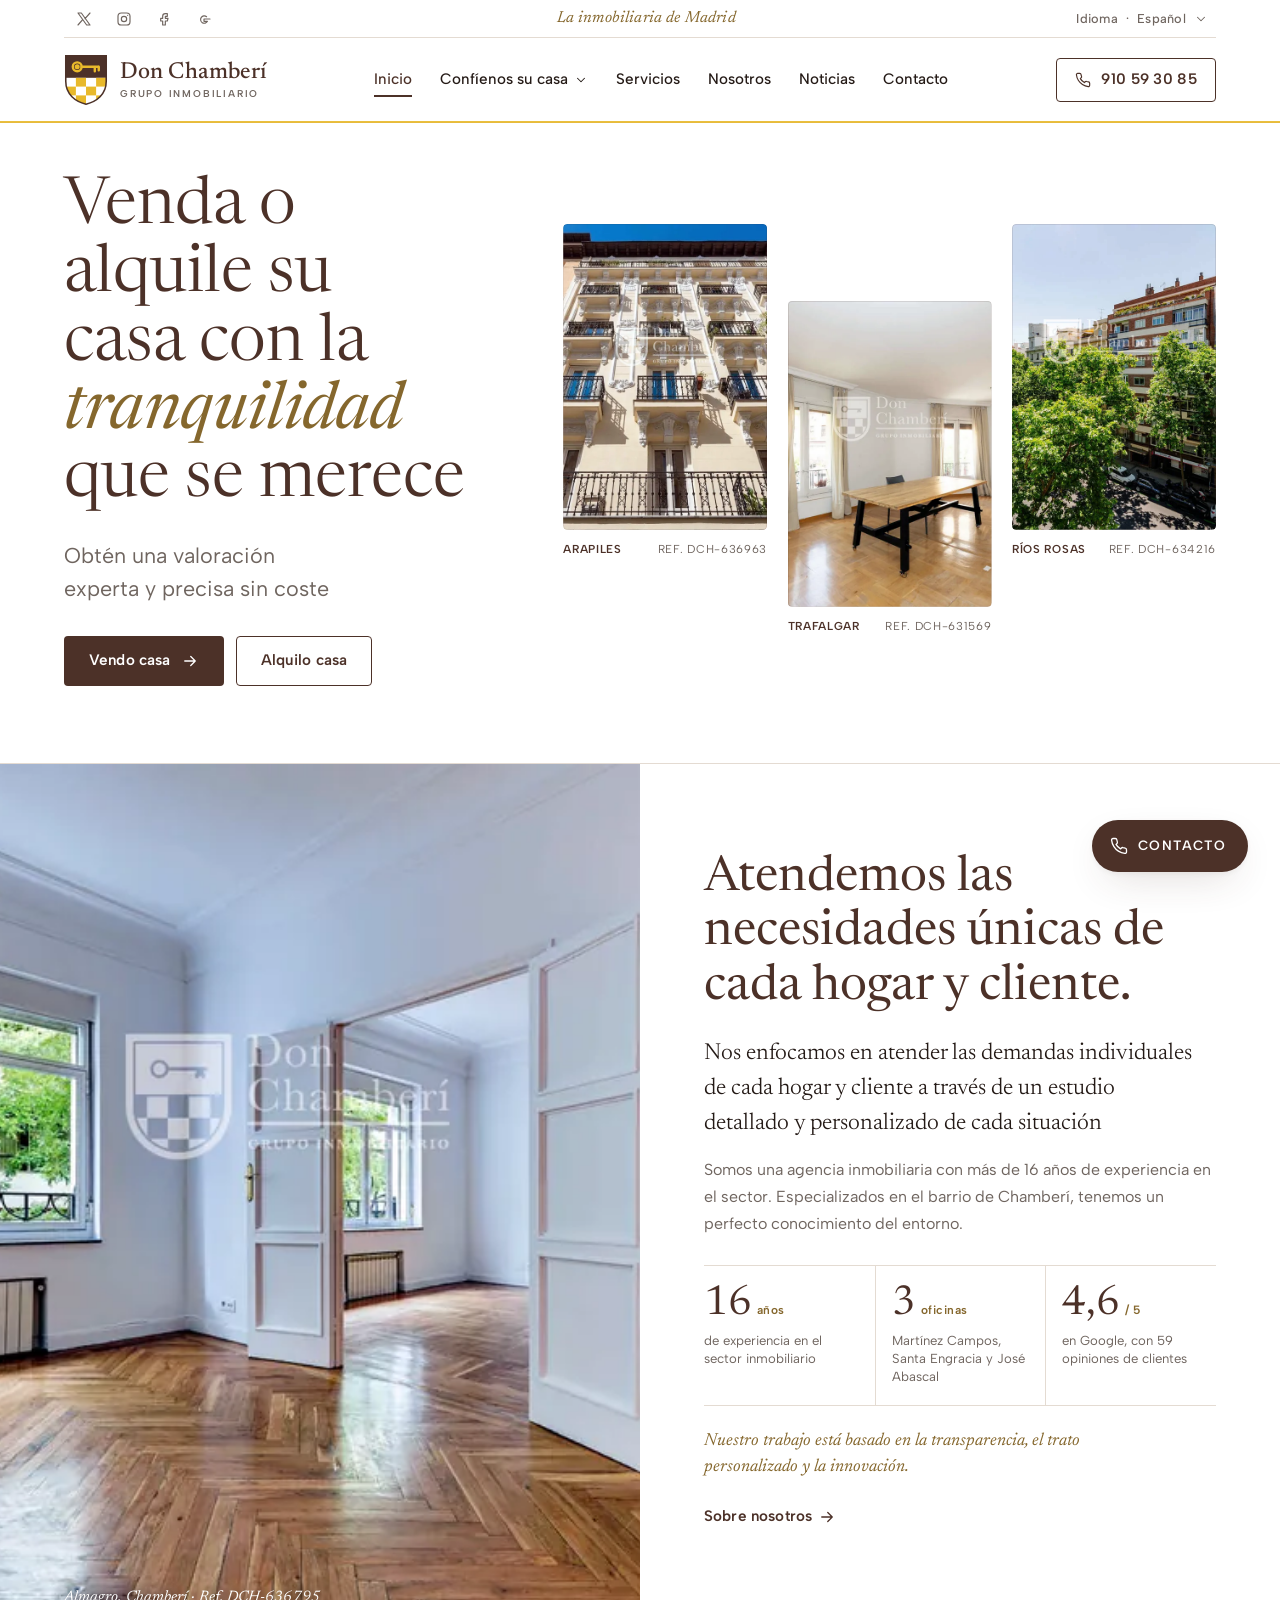
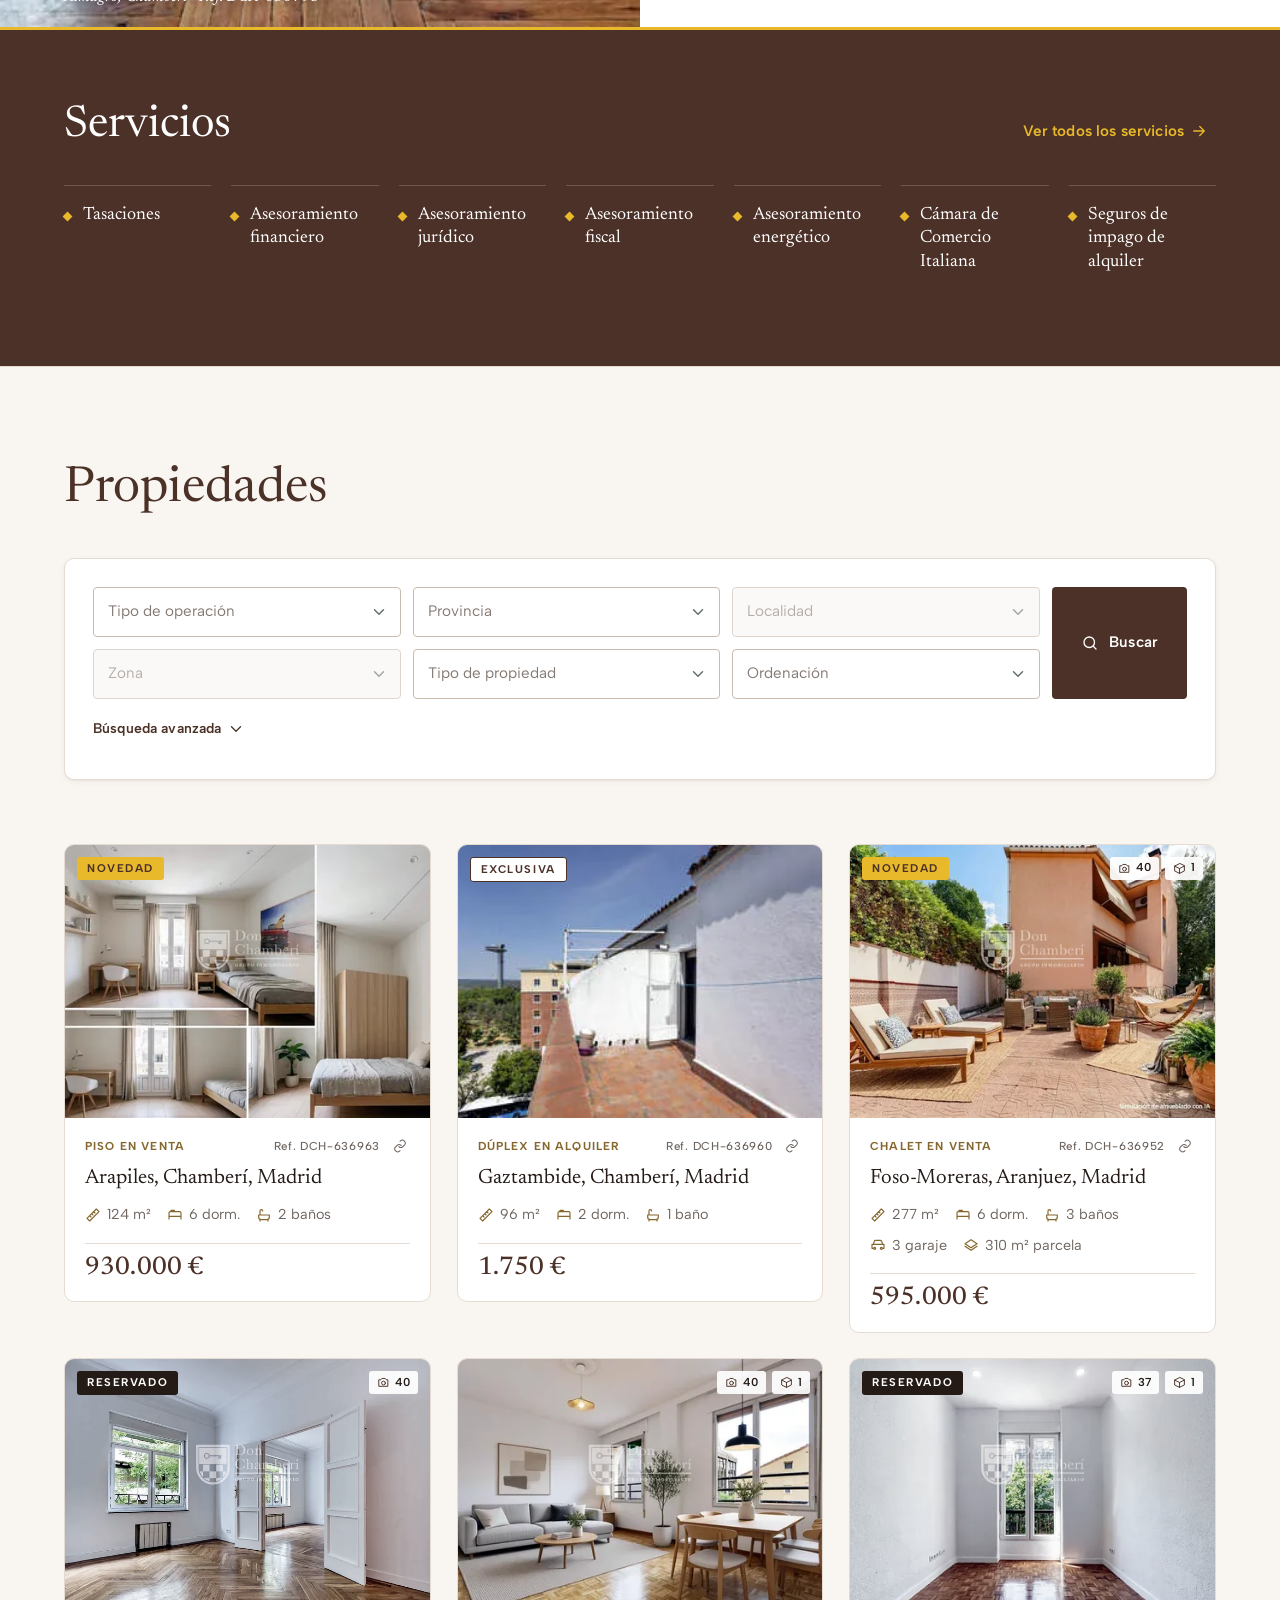
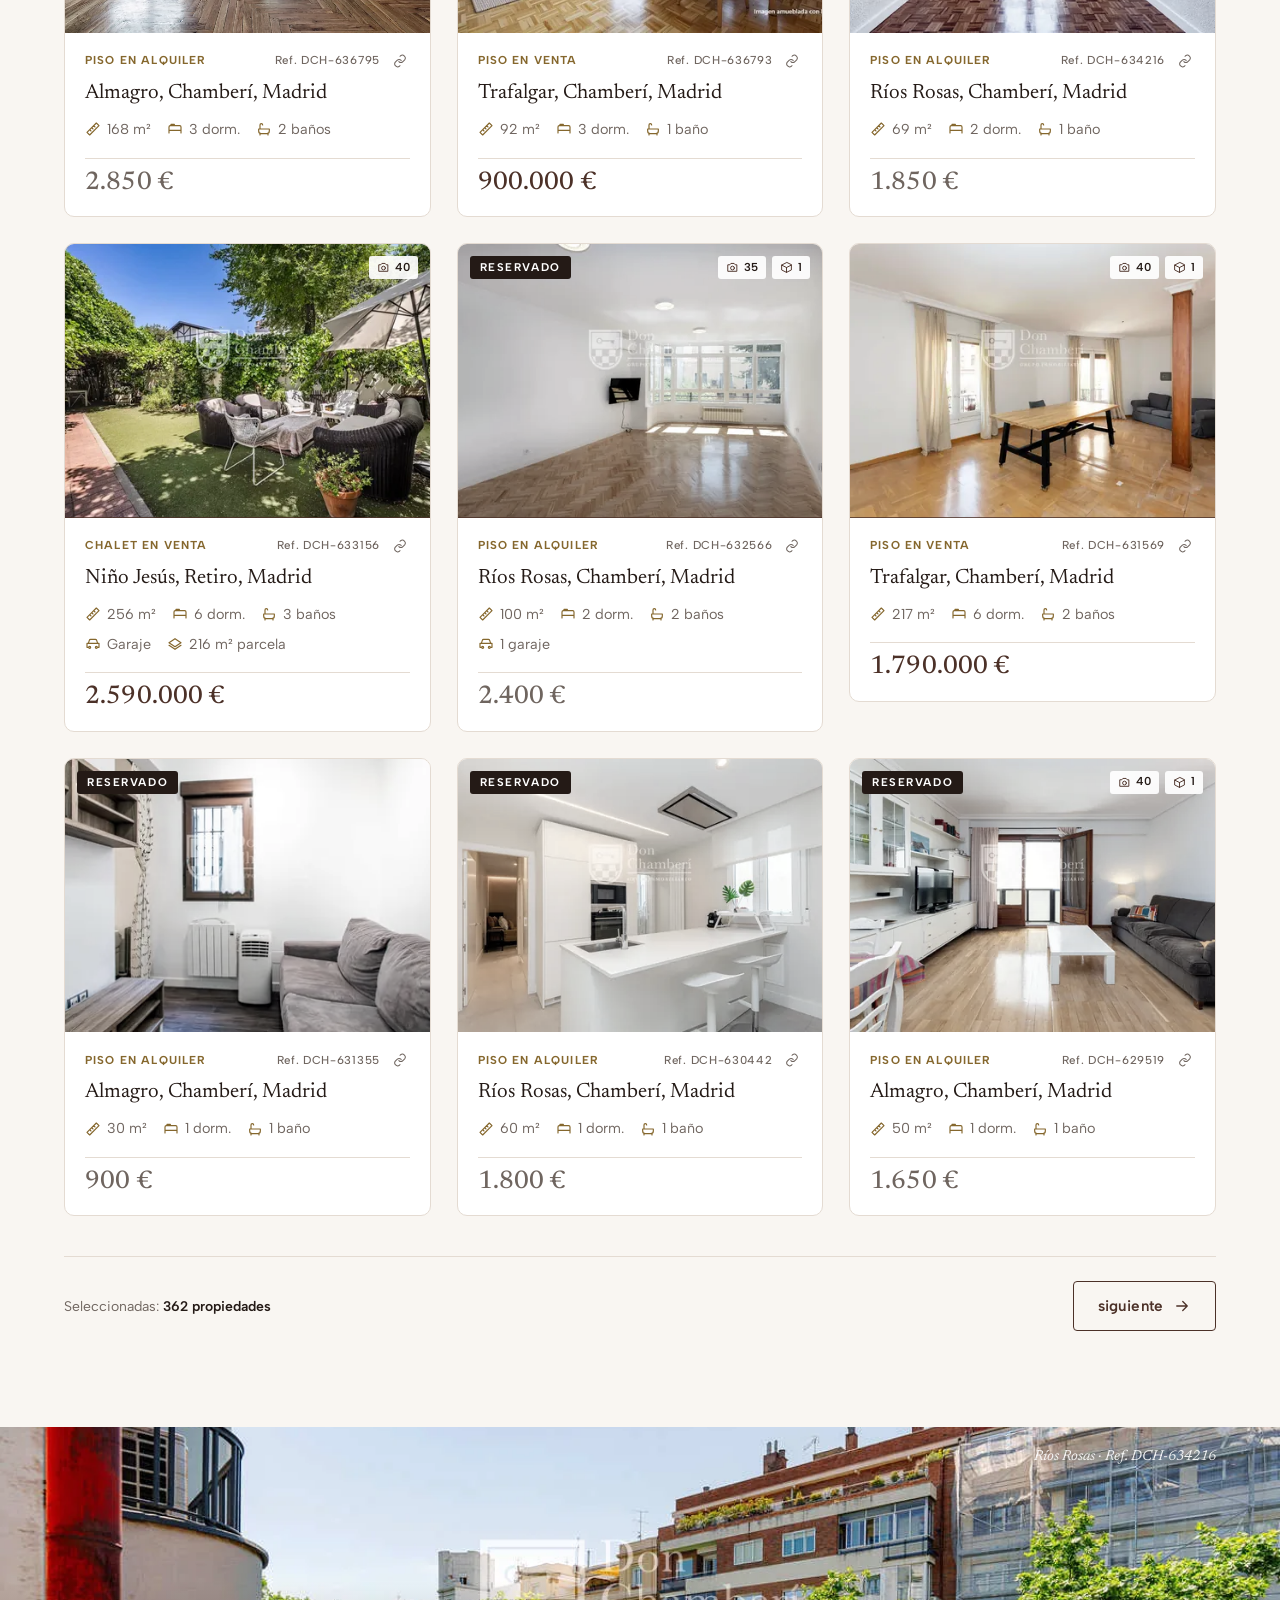
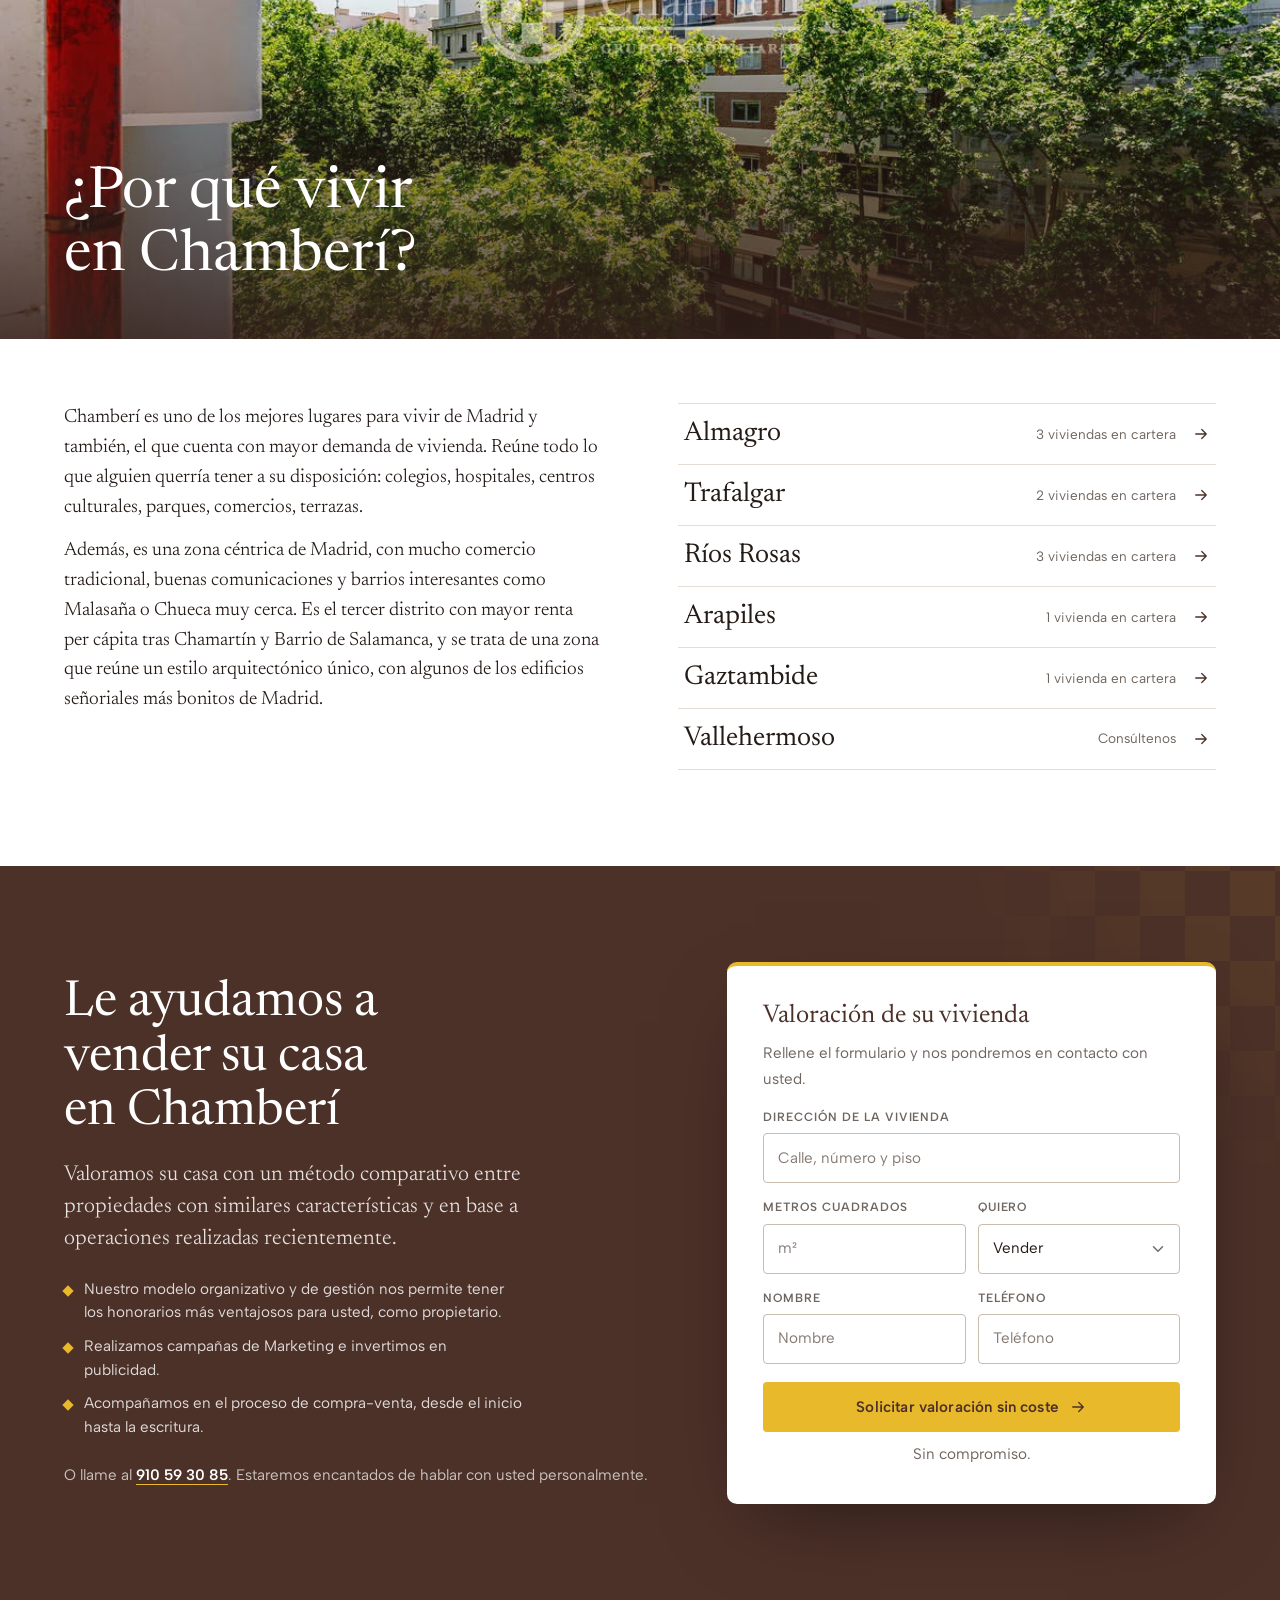
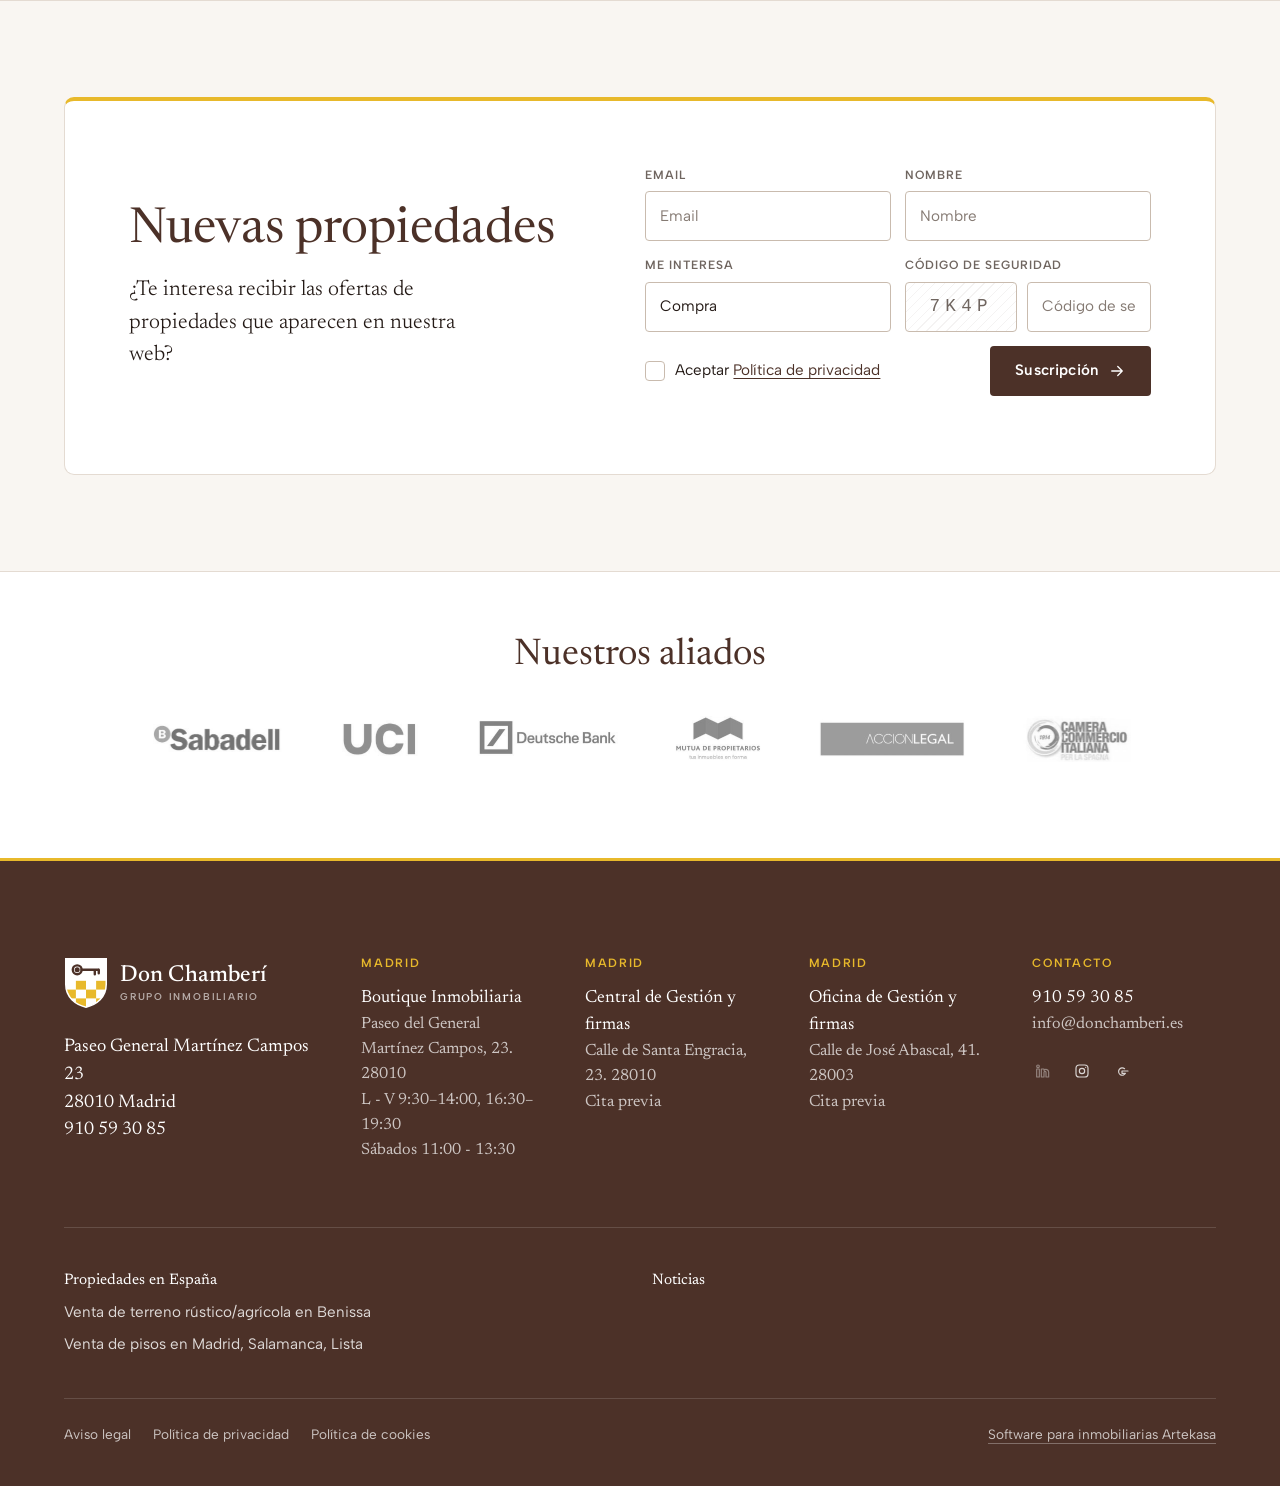
==== commit 1304fa90: "design: v6, "Atendemos" a ancho completo y banda de servicios; revelado a prueba de fallos La foto d" ====
--- a/prototype/index.html
+++ b/prototype/index.html
@@ -201,20 +201,16 @@
 </section>
 
 <!-- ============================ ATENDEMOS ============================
-     Su titular y su párrafo, con lo que ya dicen de sí mismos en "Nosotros" (16 años, valores),
-     en el pie (tres oficinas) y en "Servicios" (los siete, literales). Foto de su ficha DCH-636795. -->
+     Su titular y su párrafo, con lo que ya dicen de sí mismos en "Nosotros" (16 años, valores)
+     y en el pie (tres oficinas). Foto de su ficha DCH-636795, a sangre. -->
 <section class="intro" aria-labelledby="titulo-intro">
-  <div class="env">
-    <div class="intro__grid">
-      <figure class="intro__figura rv-ventana">
-        <div class="intro__foto">
-          <div class="intro__marco">
-            <img src="assets/img/intro-almagro-640.webp" srcset="assets/img/intro-almagro-480.webp 480w, assets/img/intro-almagro-640.webp 640w" sizes="(min-width:900px) 36vw, 100vw" width="640" height="800" alt="Salón exterior con tarima y balcón en una vivienda de Almagro, Chamberí" loading="lazy">
-          </div>
-        </div>
-        <figcaption>Almagro, Chamberí · Ref. DCH-636795</figcaption>
-      </figure>
-      <div class="intro__texto rv" style="--i:1">
+  <div class="intro__grid">
+    <figure class="intro__figura">
+      <img src="assets/img/props/636795-1-1200.webp" srcset="assets/img/props/636795-1-480.webp 480w, assets/img/props/636795-1-800.webp 800w, assets/img/props/636795-1-1200.webp 1200w" sizes="(min-width:900px) 50vw, 100vw" width="1200" height="800" alt="Salón exterior con tarima y balcón en una vivienda de Almagro, Chamberí" loading="lazy">
+      <figcaption>Almagro, Chamberí · Ref. DCH-636795</figcaption>
+    </figure>
+    <div class="intro__texto">
+      <div class="intro__contenido rv">
         <h2 id="titulo-intro">Atendemos las necesidades únicas de cada hogar y cliente.</h2>
         <p class="intro__lead">Nos enfocamos en atender las demandas individuales de cada hogar y cliente a través de un estudio detallado y personalizado de cada situación</p>
         <p class="intro__p">Somos una agencia inmobiliaria con más de 16 años de experiencia en el sector. Especializados en el barrio de Chamberí, tenemos un perfecto conocimiento del entorno.</p>
@@ -227,20 +223,26 @@
         <a class="btn btn--texto intro__cta" href="https://www.inmobiliariadonchamberi.madrid/es/cms/inmobiliaria_chamberi_madrid/">Sobre nosotros <svg class="ic ic--flecha"><use href="#i-flecha"/></svg></a>
       </div>
     </div>
-
-    <div class="servicios rv" style="--i:2">
-      <p class="servicios__rotulo">Servicios</p>
-      <ul>
-        <li>Tasaciones</li>
-        <li>Asesoramiento financiero</li>
-        <li>Asesoramiento jurídico</li>
-        <li>Asesoramiento fiscal</li>
-        <li>Asesoramiento energético</li>
-        <li>Cámara de Comercio Italiana</li>
-        <li>Seguros de impago de alquiler</li>
-      </ul>
-      <a class="btn btn--texto" href="https://www.inmobiliariadonchamberi.madrid/es/cms/servicios_inmobiliarios_chamberi/">Ver todos <svg class="ic ic--flecha"><use href="#i-flecha"/></svg></a>
-    </div>
+  </div>
+</section>
+
+<!-- ============================ SERVICIOS ============================
+     Los siete servicios, literales de su página de Servicios. -->
+<section class="servicios" aria-labelledby="titulo-servicios">
+  <div class="env">
+    <div class="servicios__cab rv">
+      <h2 id="titulo-servicios">Servicios</h2>
+      <a class="btn btn--texto" href="https://www.inmobiliariadonchamberi.madrid/es/cms/servicios_inmobiliarios_chamberi/">Ver todos los servicios <svg class="ic ic--flecha"><use href="#i-flecha"/></svg></a>
+    </div>
+    <ul class="servicios__lista">
+      <li class="rv" style="--i:0">Tasaciones</li>
+      <li class="rv" style="--i:1">Asesoramiento financiero</li>
+      <li class="rv" style="--i:2">Asesoramiento jurídico</li>
+      <li class="rv" style="--i:3">Asesoramiento fiscal</li>
+      <li class="rv" style="--i:4">Asesoramiento energético</li>
+      <li class="rv" style="--i:5">Cámara de Comercio Italiana</li>
+      <li class="rv" style="--i:6">Seguros de impago de alquiler</li>
+    </ul>
   </div>
 </section>
 
--- a/prototype/assets/css/home.css
+++ b/prototype/assets/css/home.css
@@ -58,19 +58,19 @@
 html.captura .ventana__marco img,html.quieto .ventana__marco img{transform:none;animation:none}
 
 /* ---------- "ATENDEMOS LAS NECESIDADES ÚNICAS…" ----------
-   Foto real (su ficha de Almagro) con un marco dorado desplazado, y al lado su titular,
-   sus párrafos, tres cifras suyas y su frase de valores. Los siete servicios, en una sola línea. */
-.intro{padding:var(--s6) 0;border-top:1px solid var(--linea)}
-.intro__grid{display:grid;gap:var(--s5);align-items:center}
-@media (min-width:900px){.intro__grid{grid-template-columns:minmax(0,5fr) minmax(0,7fr);gap:clamp(36px,6vw,96px)}}
-.intro__figura{margin:0}
-.intro__foto{position:relative;padding:0 14px 14px 0}
-.intro__foto::before{content:"";position:absolute;inset:14px 0 0 14px;border:1px solid var(--oro);border-radius:var(--r-s);pointer-events:none}
-.intro__marco{position:relative;aspect-ratio:4/5;border-radius:var(--r-s);overflow:hidden;background:var(--marca-suave)}
-.intro__marco img{width:100%;height:100%;object-fit:cover}
-.intro__marco::after{content:"";position:absolute;inset:0;border-radius:inherit;box-shadow:inset 0 0 0 1px rgba(var(--marca-rgb),.14);pointer-events:none}
-.intro__figura figcaption{margin-top:24px;font-family:var(--serif);font-style:italic;font-size:.95rem;color:var(--gris)}
-.intro__texto h2{max-width:16ch;text-wrap:balance}
+   A ancho completo: su foto de Almagro a sangre hasta el borde izquierdo y, a la derecha,
+   su titular, sus párrafos, tres cifras suyas y su frase de valores. */
+.intro{border-top:1px solid var(--linea)}
+.intro__grid{display:grid}
+@media (min-width:900px){.intro__grid{grid-template-columns:1fr 1fr}}
+.intro__figura{margin:0;position:relative;aspect-ratio:4/5;background:var(--marca-suave);overflow:hidden}
+@media (min-width:900px){.intro__figura{aspect-ratio:auto;min-height:620px;height:100%}}
+.intro__figura img{position:absolute;inset:0;width:100%;height:100%;object-fit:cover;object-position:55% 50%}
+.intro__figura figcaption{position:absolute;left:var(--gut);bottom:16px;font-family:var(--serif);font-style:italic;font-size:.95rem;color:#fff;text-shadow:0 1px 10px rgba(0,0,0,.5)}
+.intro__texto{display:flex;align-items:center;padding:clamp(40px,7vw,88px) var(--gut)}
+@media (min-width:900px){.intro__texto{padding-left:clamp(36px,5vw,80px)}}
+.intro__contenido{width:100%;max-width:calc(var(--ancho) / 2 - 40px)}
+.intro__contenido h2{max-width:16ch;text-wrap:balance}
 .intro__lead{margin-top:22px;font-family:var(--serif);font-size:clamp(1.15rem,1rem + .7vw,1.45rem);line-height:1.5;color:var(--tinta);font-weight:350;max-width:38ch;text-wrap:pretty}
 .intro__p{margin-top:14px;font-size:1rem;line-height:1.7;color:var(--gris);max-width:60ch}
 .cifras{display:grid;grid-template-columns:repeat(3,minmax(0,1fr));margin-top:28px;border-top:1px solid var(--linea);border-bottom:1px solid var(--linea)}
@@ -81,17 +81,6 @@
 .cifra__txt{margin-top:6px;font-size:.82rem;line-height:1.4;color:var(--gris)}
 .intro__valores{margin-top:22px;font-family:var(--serif);font-style:italic;font-size:1.1rem;line-height:1.5;color:var(--marca-medio);max-width:44ch}
 .intro__cta{margin-top:14px}
-
-/* Los siete servicios, literales, en una línea con el damero de separador */
-.servicios{margin-top:var(--s5);padding:16px clamp(18px,3vw,32px);background:var(--marca-suave);border-radius:var(--r-m);display:flex;flex-wrap:wrap;align-items:center;gap:6px 18px}
-.servicios__rotulo{font-size:.72rem;font-weight:700;letter-spacing:.14em;text-transform:uppercase;color:var(--marca-medio);margin-right:4px}
-.servicios ul{display:flex;flex-wrap:wrap;align-items:center;gap:6px 0}
-.servicios li{display:inline-flex;align-items:center;font-family:var(--serif);font-size:1.05rem;color:var(--tinta);line-height:1.3}
-.servicios li + li::before{content:"";width:5px;height:5px;background:var(--oro);transform:rotate(45deg);margin:0 14px;flex:none}
-.servicios .btn--texto{margin-left:auto;min-height:36px;font-size:.9rem}
-
-
-/* Móvil: cifras apiladas y servicios en columna */
 @media (max-width:479px){
   .cifras{grid-template-columns:1fr;border-bottom:0}
   .cifra{display:flex;align-items:baseline;gap:14px;padding:12px 0;border-bottom:1px solid var(--linea)}
@@ -99,14 +88,19 @@
   .cifra__num{min-width:96px}
   .cifra__txt{margin-top:0}
 }
-@media (max-width:639px){
-  .servicios{display:block}
-  .servicios ul{flex-direction:column;align-items:stretch;gap:0;margin-top:8px}
-  .servicios li{padding:7px 0;border-top:1px solid var(--linea)}
-  .servicios li::before{content:"";width:5px;height:5px;background:var(--oro);transform:rotate(45deg);margin:0 12px 0 2px;flex:none}
-  .servicios li + li::before{margin:0 12px 0 2px}
-  .servicios .btn--texto{margin:10px 0 0 -8px}
-}
+
+/* ---------- SERVICIOS: banda marrón con los siete servicios en rejilla ---------- */
+.servicios{background:var(--marca);color:#fff;padding:clamp(44px,6vw,72px) 0;border-top:3px solid var(--oro)}
+.servicios__cab{display:flex;flex-wrap:wrap;align-items:baseline;justify-content:space-between;gap:12px 24px}
+.servicios__cab h2{color:#fff;font-size:clamp(1.9rem,1.3rem + 1.8vw,2.8rem)}
+.servicios__cab .btn--texto{color:var(--oro);margin-left:0}
+.servicios__cab .btn--texto:hover{color:#fff}
+.servicios__lista{display:grid;grid-template-columns:repeat(2,minmax(0,1fr));gap:0 24px;margin-top:clamp(20px,3vw,32px)}
+@media (min-width:640px){.servicios__lista{grid-template-columns:repeat(4,minmax(0,1fr))}}
+@media (min-width:1100px){.servicios__lista{grid-template-columns:repeat(7,minmax(0,1fr));gap:0 20px}}
+.servicios__lista li{display:flex;gap:12px;align-items:flex-start;padding:18px 0 20px;border-top:1px solid rgba(255,255,255,.18);
+  font-family:var(--serif);font-size:1.12rem;line-height:1.3;color:#fff}
+.servicios__lista li::before{content:"";width:7px;height:7px;margin-top:9px;background:var(--oro);transform:rotate(45deg);flex:none}
 
 /* ---------- VALORACIÓN: "Le ayudamos a vender su casa en Chamberí" ----------
    Banda marrón con su texto de "Vendo casa" y un formulario de valoración. */
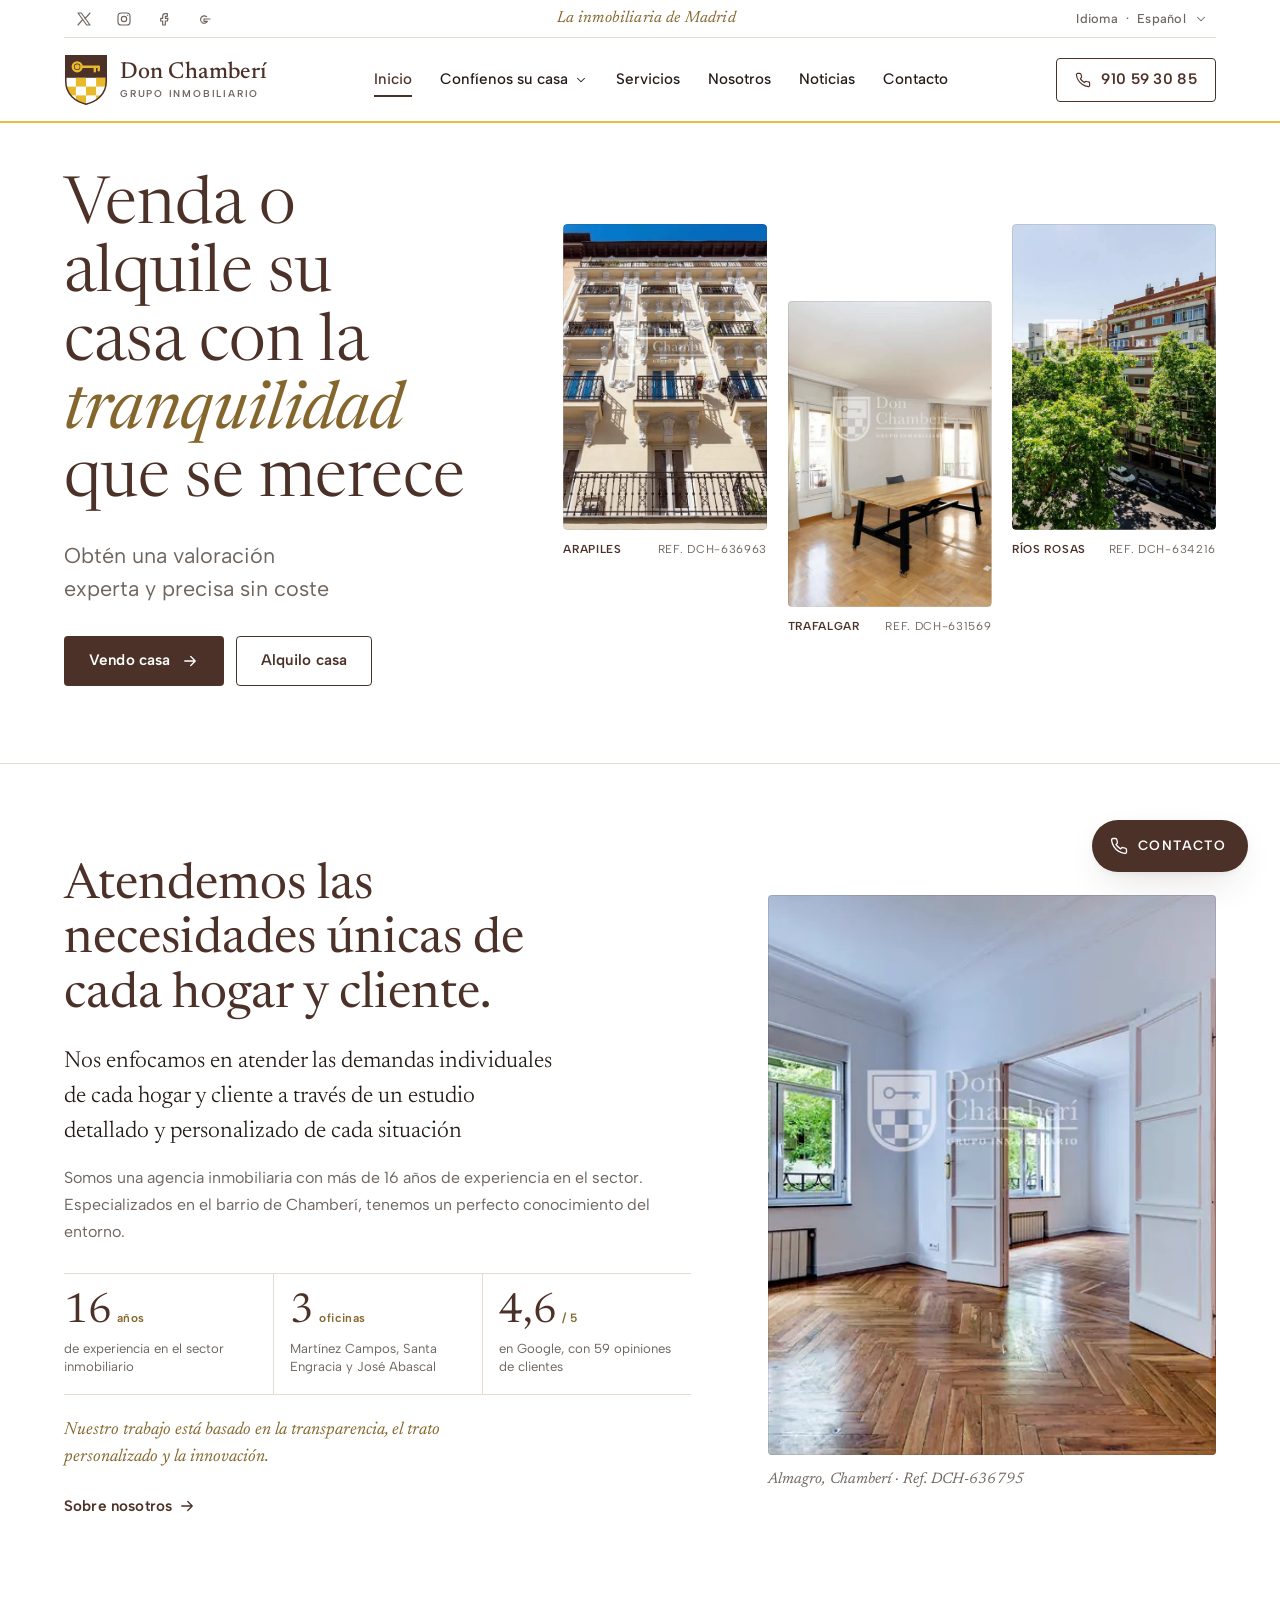
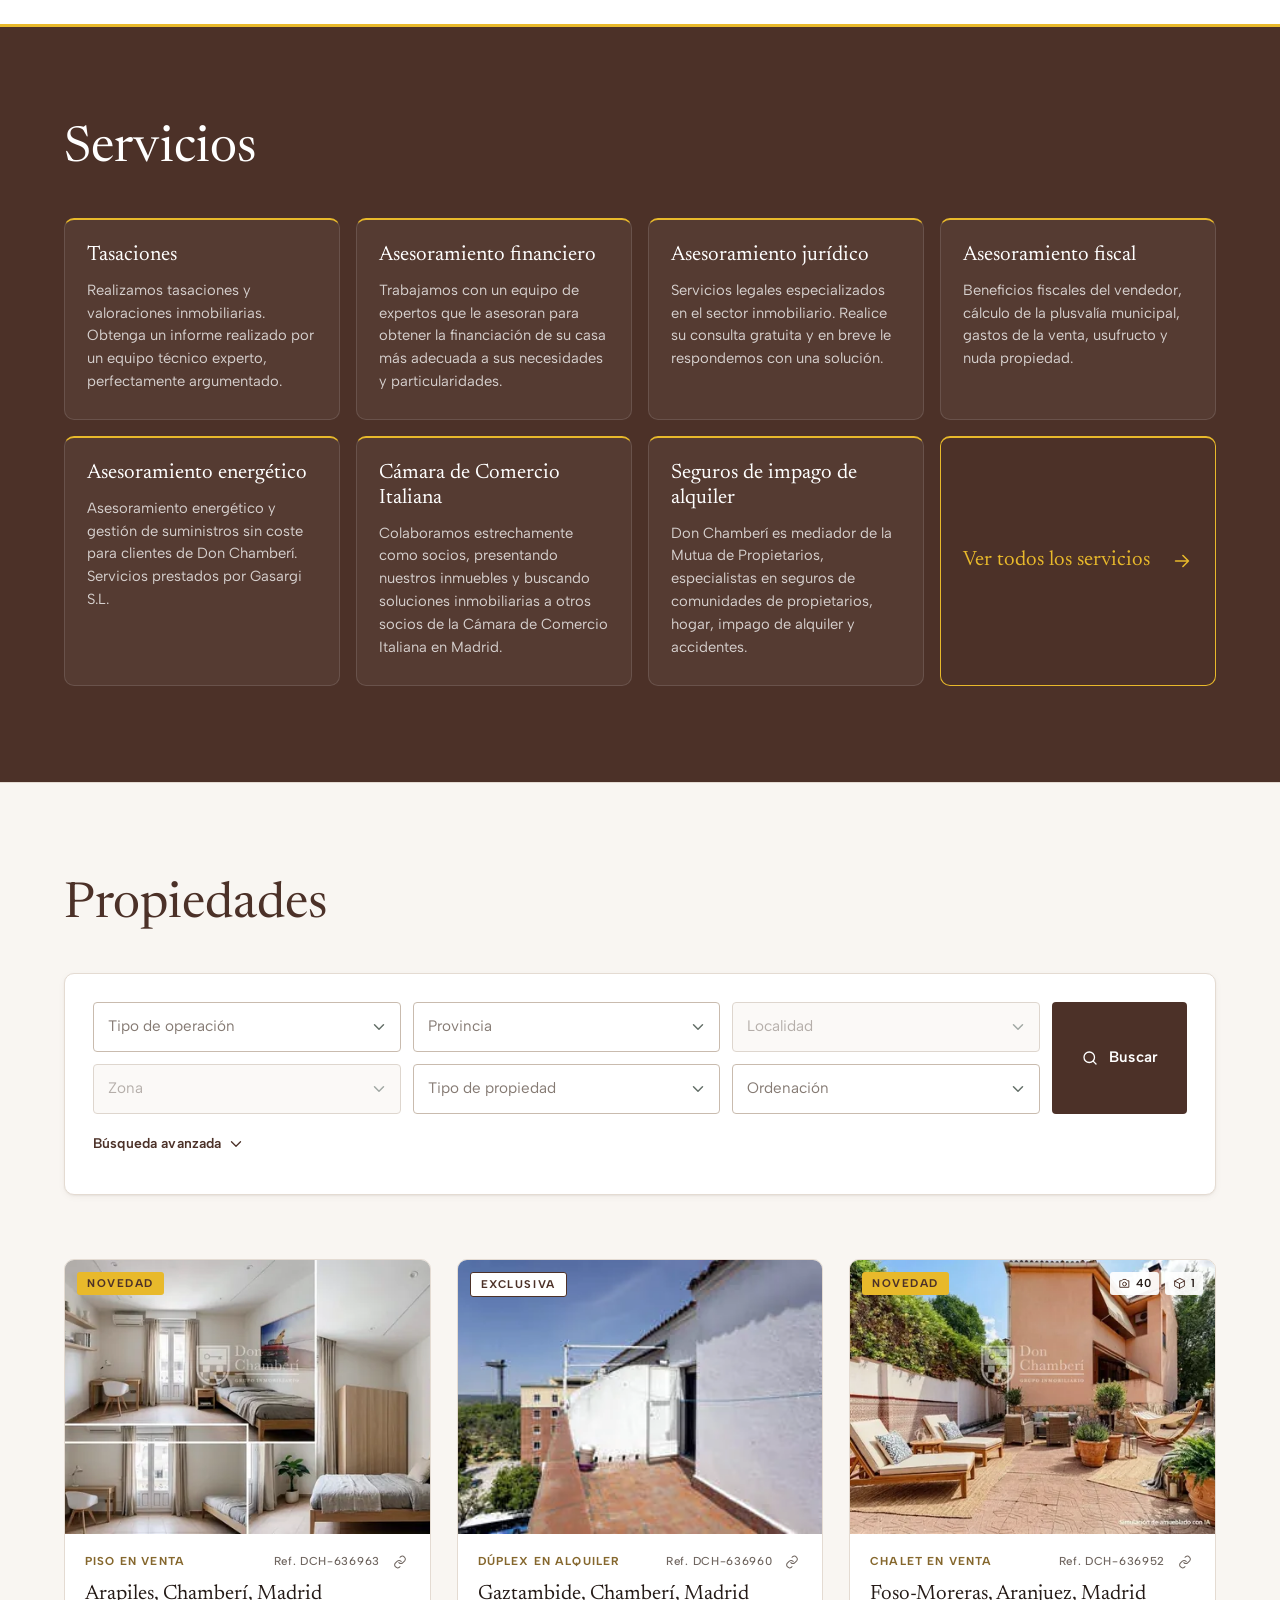
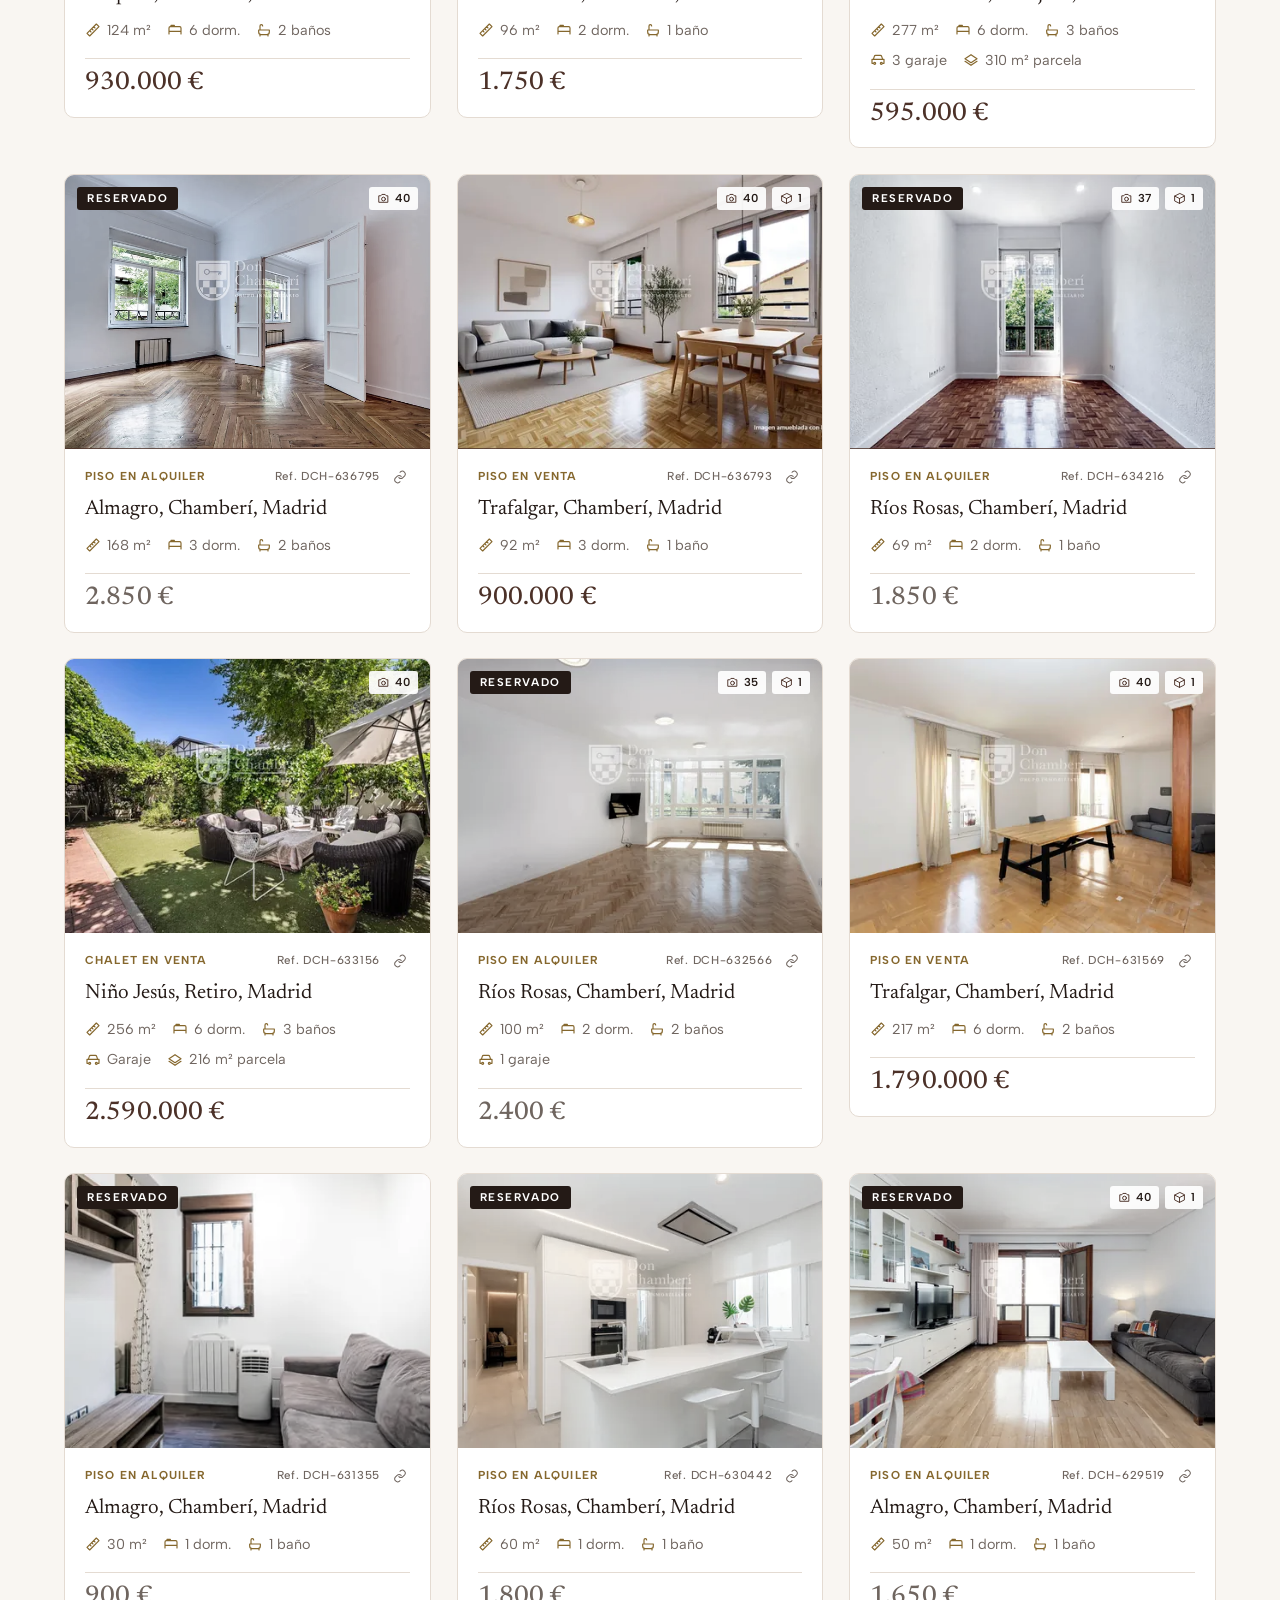
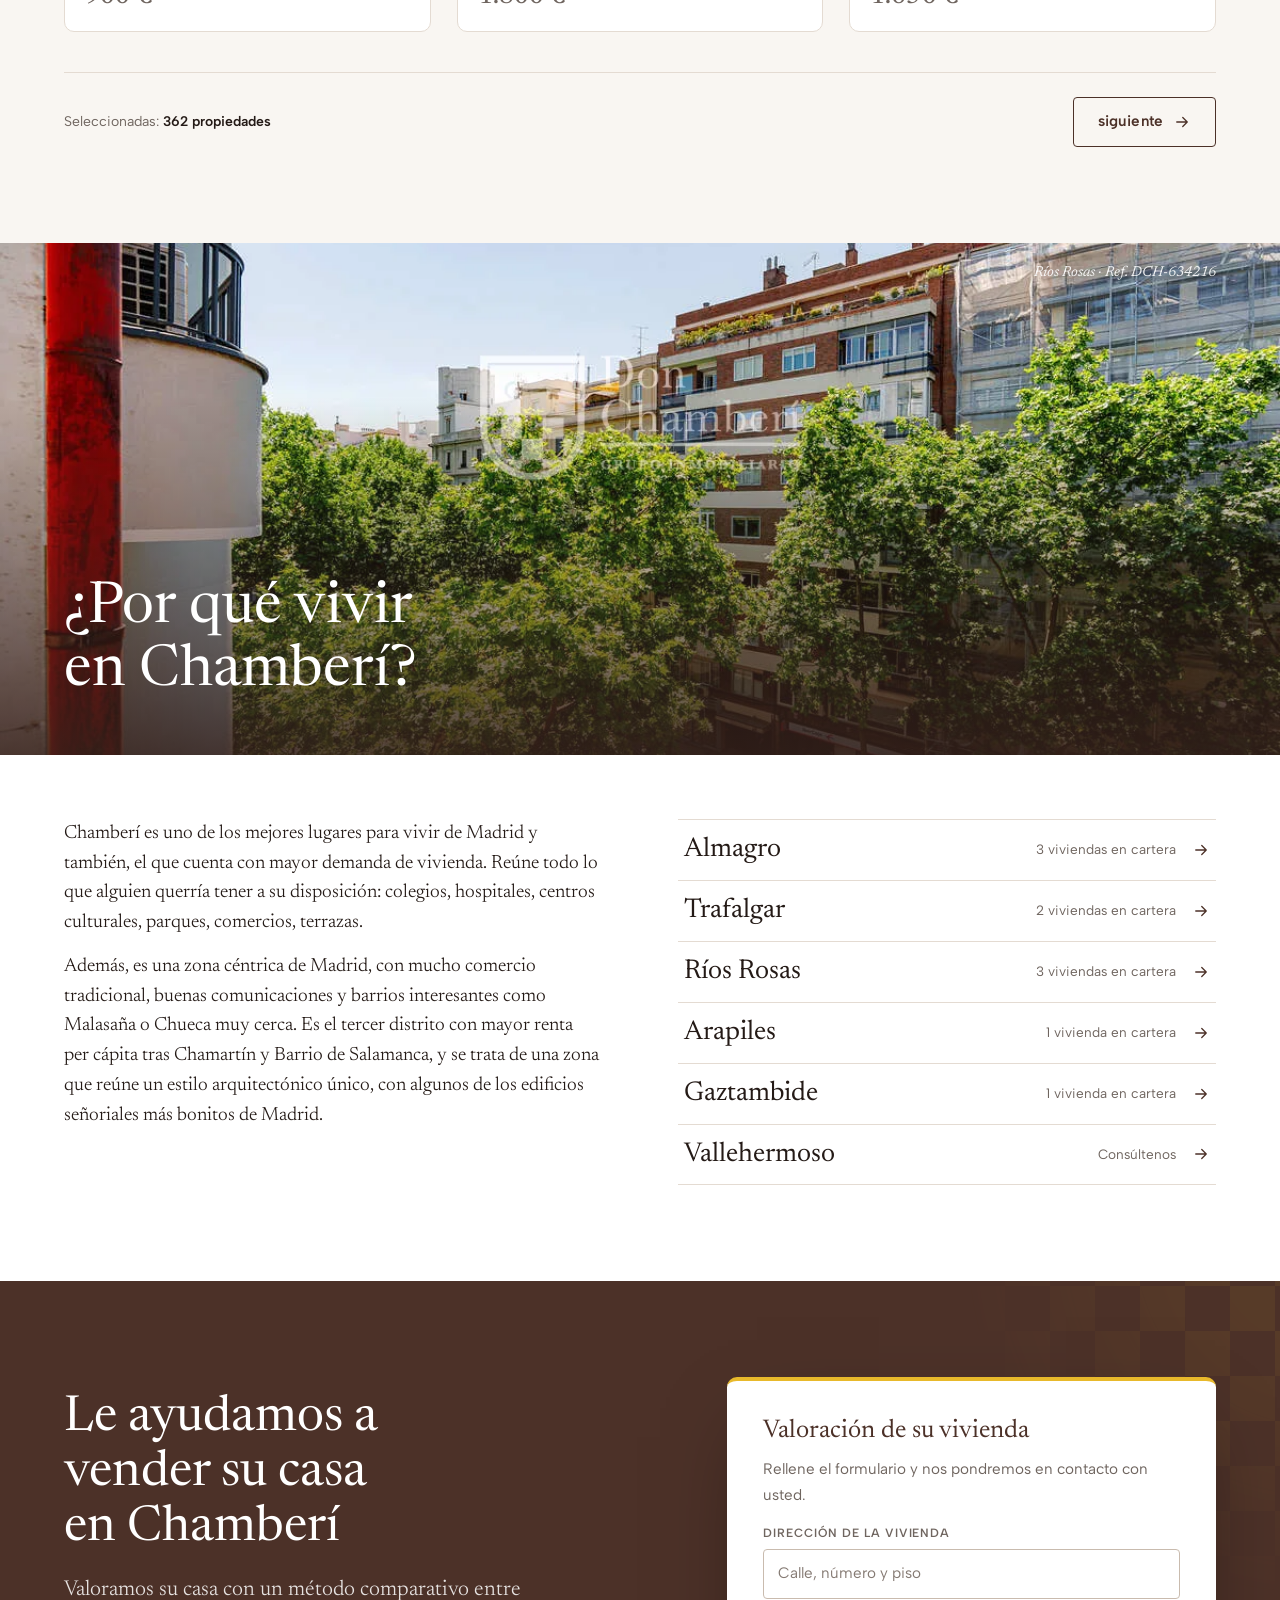
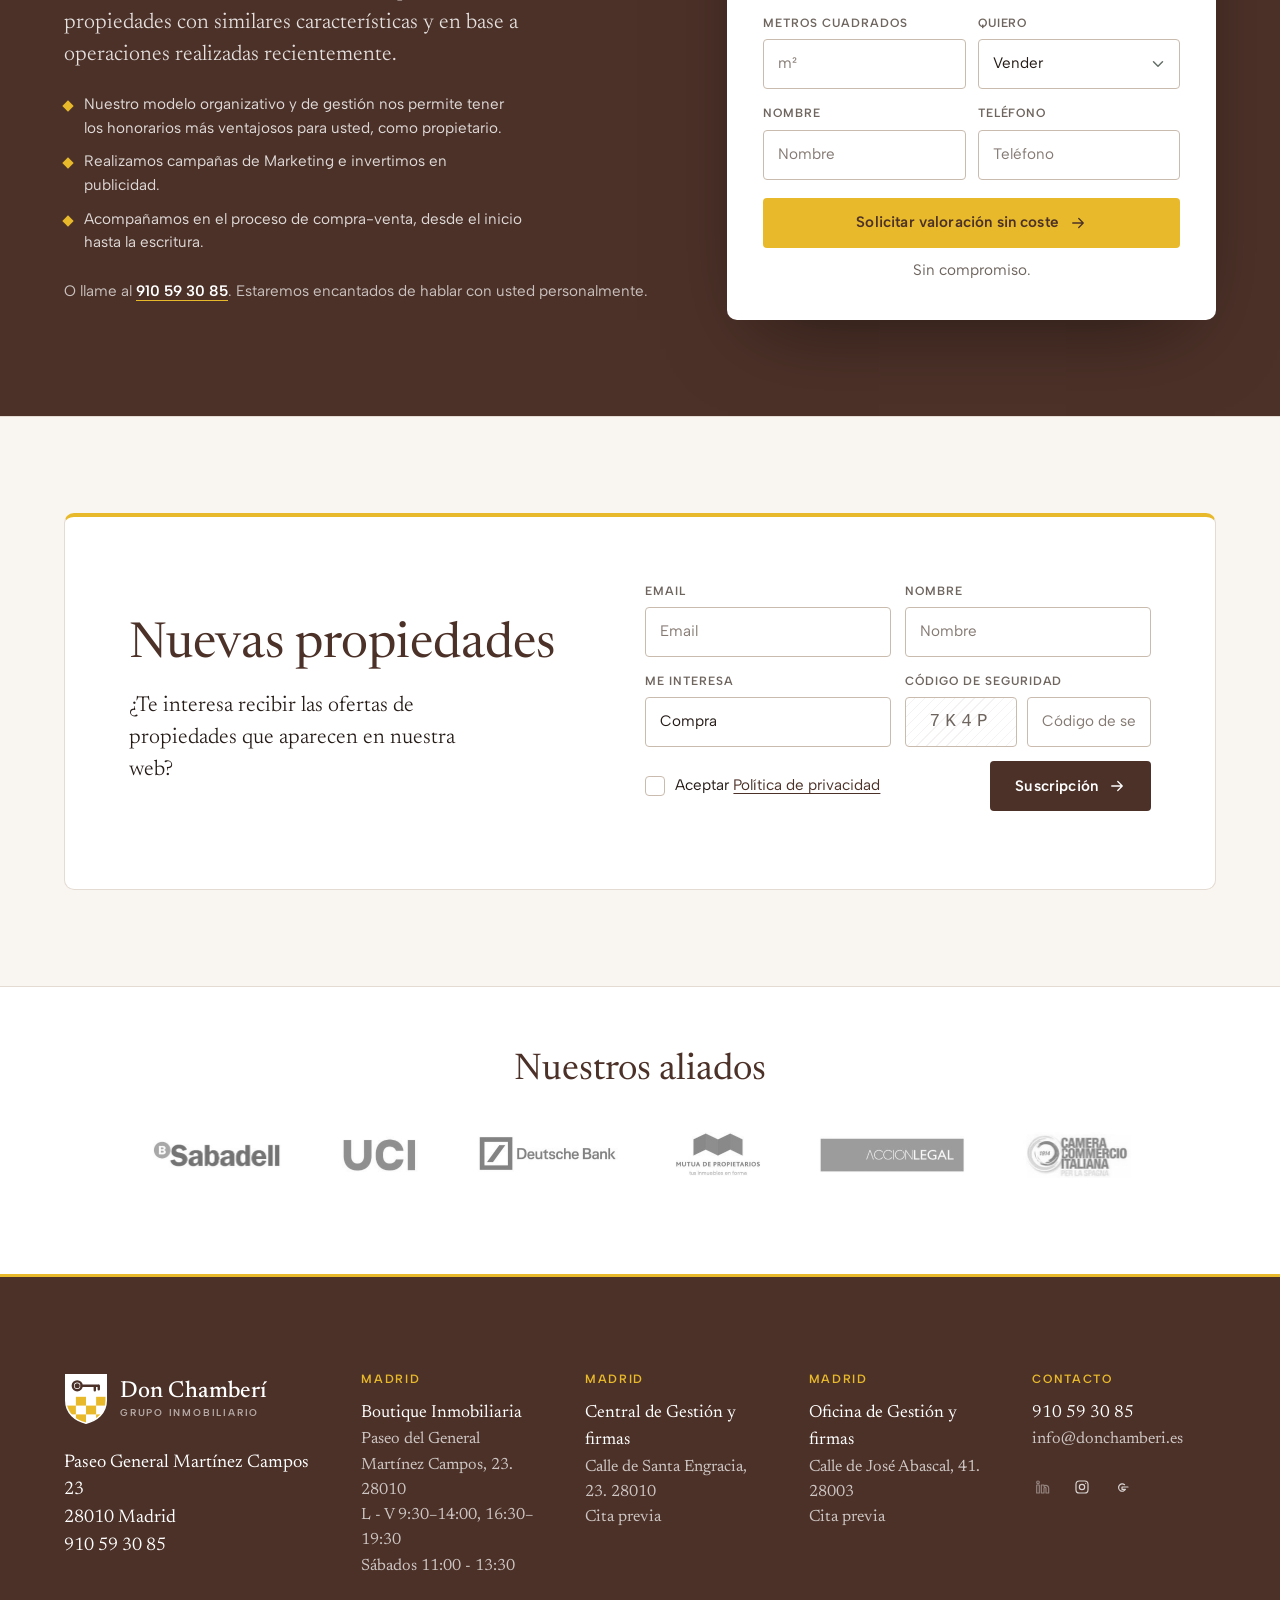
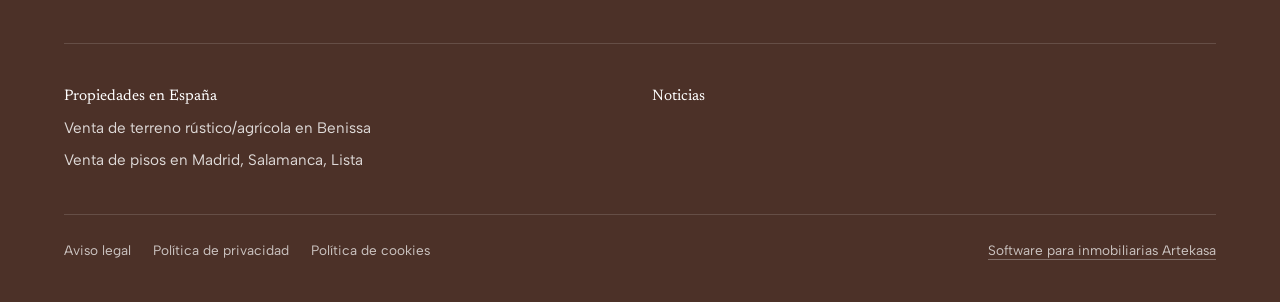
==== commit 0a252891: "design: v7, "Atendemos" alineado (texto izquierda, foto derecha), servicios en tarjetas, CSS y JS ve" ====
--- a/prototype/index.html
+++ b/prototype/index.html
@@ -18,8 +18,8 @@
 <link rel="preload" href="assets/fonts/newsreader.woff2" as="font" type="font/woff2" crossorigin>
 <link rel="preload" href="assets/fonts/newsreader-italic.woff2" as="font" type="font/woff2" crossorigin>
 <link rel="preload" href="assets/fonts/albert-sans.woff2" as="font" type="font/woff2" crossorigin>
-<link rel="stylesheet" href="assets/css/global.css">
-<link rel="stylesheet" href="assets/css/home.css">
+<link rel="stylesheet" href="assets/css/global.css?v=8122e5d3">
+<link rel="stylesheet" href="assets/css/home.css?v=84f57f8e">
 <link rel="icon" href="data:image/svg+xml,%3Csvg xmlns='http://www.w3.org/2000/svg' viewBox='0 0 100 118'%3E%3Cpath d='M4 4h92v58c0 30-22 46-46 52C26 108 4 92 4 62Z' fill='%234C3128'/%3E%3Cg fill='%23E8B92B'%3E%3Crect x='27' y='54' width='23' height='20'/%3E%3Crect x='73' y='54' width='23' height='20'/%3E%3Crect x='50' y='74' width='23' height='20'/%3E%3Crect x='27' y='94' width='23' height='20'/%3E%3Crect x='73' y='94' width='23' height='20'/%3E%3Crect x='4' y='74' width='23' height='20'/%3E%3C/g%3E%3Cg fill='none' stroke='%23E8B92B' stroke-width='6' stroke-linecap='round'%3E%3Ccircle cx='30' cy='29' r='10'/%3E%3Cpath d='M40 29h38M70 29v10M79 29v8'/%3E%3C/g%3E%3C/svg%3E">
 </head>
 <body>
@@ -202,46 +202,46 @@
 
 <!-- ============================ ATENDEMOS ============================
      Su titular y su párrafo, con lo que ya dicen de sí mismos en "Nosotros" (16 años, valores)
-     y en el pie (tres oficinas). Foto de su ficha DCH-636795, a sangre. -->
+     y en el pie (tres oficinas). Foto de su ficha DCH-636795. -->
 <section class="intro" aria-labelledby="titulo-intro">
-  <div class="intro__grid">
-    <figure class="intro__figura">
-      <img src="assets/img/props/636795-1-1200.webp" srcset="assets/img/props/636795-1-480.webp 480w, assets/img/props/636795-1-800.webp 800w, assets/img/props/636795-1-1200.webp 1200w" sizes="(min-width:900px) 50vw, 100vw" width="1200" height="800" alt="Salón exterior con tarima y balcón en una vivienda de Almagro, Chamberí" loading="lazy">
+  <div class="env intro__grid">
+    <div class="intro__texto rv">
+      <h2 id="titulo-intro">Atendemos las necesidades únicas de cada hogar y cliente.</h2>
+      <p class="intro__lead">Nos enfocamos en atender las demandas individuales de cada hogar y cliente a través de un estudio detallado y personalizado de cada situación</p>
+      <p class="intro__p">Somos una agencia inmobiliaria con más de 16 años de experiencia en el sector. Especializados en el barrio de Chamberí, tenemos un perfecto conocimiento del entorno.</p>
+      <ul class="cifras" aria-label="Don Chamberí en cifras">
+        <li class="cifra"><p class="cifra__num">16<small>años</small></p><p class="cifra__txt">de experiencia en el sector inmobiliario</p></li>
+        <li class="cifra"><p class="cifra__num">3<small>oficinas</small></p><p class="cifra__txt">Martínez Campos, Santa Engracia y José Abascal</p></li>
+        <li class="cifra"><p class="cifra__num">4,6<small>/ 5</small></p><p class="cifra__txt">en Google, con 59 opiniones de clientes</p></li>
+      </ul>
+      <p class="intro__valores">Nuestro trabajo está basado en la transparencia, el trato personalizado y la innovación.</p>
+      <a class="btn btn--texto intro__cta" href="https://www.inmobiliariadonchamberi.madrid/es/cms/inmobiliaria_chamberi_madrid/">Sobre nosotros <svg class="ic ic--flecha"><use href="#i-flecha"/></svg></a>
+    </div>
+    <figure class="intro__figura rv" style="--i:1">
+      <div class="intro__marco">
+        <img src="assets/img/props/636795-1-1200.webp" srcset="assets/img/props/636795-1-480.webp 480w, assets/img/props/636795-1-800.webp 800w, assets/img/props/636795-1-1200.webp 1200w" sizes="(min-width:900px) 40vw, 100vw" width="1200" height="800" alt="Salón exterior con tarima y balcón en una vivienda de Almagro, Chamberí" loading="lazy">
+      </div>
       <figcaption>Almagro, Chamberí · Ref. DCH-636795</figcaption>
     </figure>
-    <div class="intro__texto">
-      <div class="intro__contenido rv">
-        <h2 id="titulo-intro">Atendemos las necesidades únicas de cada hogar y cliente.</h2>
-        <p class="intro__lead">Nos enfocamos en atender las demandas individuales de cada hogar y cliente a través de un estudio detallado y personalizado de cada situación</p>
-        <p class="intro__p">Somos una agencia inmobiliaria con más de 16 años de experiencia en el sector. Especializados en el barrio de Chamberí, tenemos un perfecto conocimiento del entorno.</p>
-        <ul class="cifras" aria-label="Don Chamberí en cifras">
-          <li class="cifra"><p class="cifra__num">16<small>años</small></p><p class="cifra__txt">de experiencia en el sector inmobiliario</p></li>
-          <li class="cifra"><p class="cifra__num">3<small>oficinas</small></p><p class="cifra__txt">Martínez Campos, Santa Engracia y José Abascal</p></li>
-          <li class="cifra"><p class="cifra__num">4,6<small>/ 5</small></p><p class="cifra__txt">en Google, con 59 opiniones de clientes</p></li>
-        </ul>
-        <p class="intro__valores">Nuestro trabajo está basado en la transparencia, el trato personalizado y la innovación.</p>
-        <a class="btn btn--texto intro__cta" href="https://www.inmobiliariadonchamberi.madrid/es/cms/inmobiliaria_chamberi_madrid/">Sobre nosotros <svg class="ic ic--flecha"><use href="#i-flecha"/></svg></a>
-      </div>
-    </div>
   </div>
 </section>
 
 <!-- ============================ SERVICIOS ============================
-     Los siete servicios, literales de su página de Servicios. -->
+     Los siete servicios con su descripción, literales de su página de Servicios. -->
 <section class="servicios" aria-labelledby="titulo-servicios">
   <div class="env">
     <div class="servicios__cab rv">
       <h2 id="titulo-servicios">Servicios</h2>
-      <a class="btn btn--texto" href="https://www.inmobiliariadonchamberi.madrid/es/cms/servicios_inmobiliarios_chamberi/">Ver todos los servicios <svg class="ic ic--flecha"><use href="#i-flecha"/></svg></a>
     </div>
     <ul class="servicios__lista">
-      <li class="rv" style="--i:0">Tasaciones</li>
-      <li class="rv" style="--i:1">Asesoramiento financiero</li>
-      <li class="rv" style="--i:2">Asesoramiento jurídico</li>
-      <li class="rv" style="--i:3">Asesoramiento fiscal</li>
-      <li class="rv" style="--i:4">Asesoramiento energético</li>
-      <li class="rv" style="--i:5">Cámara de Comercio Italiana</li>
-      <li class="rv" style="--i:6">Seguros de impago de alquiler</li>
+      <li class="servicio rv" style="--i:0"><h3>Tasaciones</h3><p>Realizamos tasaciones y valoraciones inmobiliarias. Obtenga un informe realizado por un equipo técnico experto, perfectamente argumentado.</p></li>
+      <li class="servicio rv" style="--i:1"><h3>Asesoramiento financiero</h3><p>Trabajamos con un equipo de expertos que le asesoran para obtener la financiación de su casa más adecuada a sus necesidades y particularidades.</p></li>
+      <li class="servicio rv" style="--i:2"><h3>Asesoramiento jurídico</h3><p>Servicios legales especializados en el sector inmobiliario. Realice su consulta gratuita y en breve le respondemos con una solución.</p></li>
+      <li class="servicio rv" style="--i:3"><h3>Asesoramiento fiscal</h3><p>Beneficios fiscales del vendedor, cálculo de la plusvalía municipal, gastos de la venta, usufructo y nuda propiedad.</p></li>
+      <li class="servicio rv" style="--i:4"><h3>Asesoramiento energético</h3><p>Asesoramiento energético y gestión de suministros sin coste para clientes de Don Chamberí. Servicios prestados por Gasargi S.L.</p></li>
+      <li class="servicio rv" style="--i:5"><h3>Cámara de Comercio Italiana</h3><p>Colaboramos estrechamente como socios, presentando nuestros inmuebles y buscando soluciones inmobiliarias a otros socios de la Cámara de Comercio Italiana en Madrid.</p></li>
+      <li class="servicio rv" style="--i:6"><h3>Seguros de impago de alquiler</h3><p>Don Chamberí es mediador de la Mutua de Propietarios, especialistas en seguros de comunidades de propietarios, hogar, impago de alquiler y accidentes.</p></li>
+      <li class="servicio servicio--mas rv" style="--i:7"><a href="https://www.inmobiliariadonchamberi.madrid/es/cms/servicios_inmobiliarios_chamberi/"><span>Ver todos los servicios</span><svg class="ic ic--flecha"><use href="#i-flecha"/></svg></a></li>
     </ul>
   </div>
 </section>
@@ -993,6 +993,6 @@
   </div>
 </aside>
 
-<script src="assets/js/main.js" defer></script>
+<script src="assets/js/main.js?v=ba9f3ac7" defer></script>
 </body>
 </html>
--- a/prototype/assets/css/home.css
+++ b/prototype/assets/css/home.css
@@ -58,19 +58,11 @@
 html.captura .ventana__marco img,html.quieto .ventana__marco img{transform:none;animation:none}
 
 /* ---------- "ATENDEMOS LAS NECESIDADES ÚNICAS…" ----------
-   A ancho completo: su foto de Almagro a sangre hasta el borde izquierdo y, a la derecha,
-   su titular, sus párrafos, tres cifras suyas y su frase de valores. */
-.intro{border-top:1px solid var(--linea)}
-.intro__grid{display:grid}
-@media (min-width:900px){.intro__grid{grid-template-columns:1fr 1fr}}
-.intro__figura{margin:0;position:relative;aspect-ratio:4/5;background:var(--marca-suave);overflow:hidden}
-@media (min-width:900px){.intro__figura{aspect-ratio:auto;min-height:620px;height:100%}}
-.intro__figura img{position:absolute;inset:0;width:100%;height:100%;object-fit:cover;object-position:55% 50%}
-.intro__figura figcaption{position:absolute;left:var(--gut);bottom:16px;font-family:var(--serif);font-style:italic;font-size:.95rem;color:#fff;text-shadow:0 1px 10px rgba(0,0,0,.5)}
-.intro__texto{display:flex;align-items:center;padding:clamp(40px,7vw,88px) var(--gut)}
-@media (min-width:900px){.intro__texto{padding-left:clamp(36px,5vw,80px)}}
-.intro__contenido{width:100%;max-width:calc(var(--ancho) / 2 - 40px)}
-.intro__contenido h2{max-width:16ch;text-wrap:balance}
+   Alineado con el resto de bloques: texto a la izquierda y su foto de Almagro a la derecha. */
+.intro{padding:var(--s6) 0;border-top:1px solid var(--linea)}
+.intro__grid{display:grid;gap:var(--s5);align-items:center}
+@media (min-width:900px){.intro__grid{grid-template-columns:minmax(0,7fr) minmax(0,5fr);gap:clamp(36px,6vw,96px)}}
+.intro__texto h2{max-width:16ch;text-wrap:balance}
 .intro__lead{margin-top:22px;font-family:var(--serif);font-size:clamp(1.15rem,1rem + .7vw,1.45rem);line-height:1.5;color:var(--tinta);font-weight:350;max-width:38ch;text-wrap:pretty}
 .intro__p{margin-top:14px;font-size:1rem;line-height:1.7;color:var(--gris);max-width:60ch}
 .cifras{display:grid;grid-template-columns:repeat(3,minmax(0,1fr));margin-top:28px;border-top:1px solid var(--linea);border-bottom:1px solid var(--linea)}
@@ -81,6 +73,11 @@
 .cifra__txt{margin-top:6px;font-size:.82rem;line-height:1.4;color:var(--gris)}
 .intro__valores{margin-top:22px;font-family:var(--serif);font-style:italic;font-size:1.1rem;line-height:1.5;color:var(--marca-medio);max-width:44ch}
 .intro__cta{margin-top:14px}
+.intro__figura{margin:0}
+.intro__marco{position:relative;aspect-ratio:4/5;border-radius:var(--r-s);overflow:hidden;background:var(--marca-suave)}
+.intro__marco img{width:100%;height:100%;object-fit:cover;object-position:55% 50%}
+.intro__marco::after{content:"";position:absolute;inset:0;border-radius:inherit;box-shadow:inset 0 0 0 1px rgba(var(--marca-rgb),.14);pointer-events:none}
+.intro__figura figcaption{margin-top:12px;font-family:var(--serif);font-style:italic;font-size:.95rem;color:var(--gris)}
 @media (max-width:479px){
   .cifras{grid-template-columns:1fr;border-bottom:0}
   .cifra{display:flex;align-items:baseline;gap:14px;padding:12px 0;border-bottom:1px solid var(--linea)}
@@ -89,18 +86,24 @@
   .cifra__txt{margin-top:0}
 }
 
-/* ---------- SERVICIOS: banda marrón con los siete servicios en rejilla ---------- */
-.servicios{background:var(--marca);color:#fff;padding:clamp(44px,6vw,72px) 0;border-top:3px solid var(--oro)}
-.servicios__cab{display:flex;flex-wrap:wrap;align-items:baseline;justify-content:space-between;gap:12px 24px}
-.servicios__cab h2{color:#fff;font-size:clamp(1.9rem,1.3rem + 1.8vw,2.8rem)}
-.servicios__cab .btn--texto{color:var(--oro);margin-left:0}
-.servicios__cab .btn--texto:hover{color:#fff}
-.servicios__lista{display:grid;grid-template-columns:repeat(2,minmax(0,1fr));gap:0 24px;margin-top:clamp(20px,3vw,32px)}
-@media (min-width:640px){.servicios__lista{grid-template-columns:repeat(4,minmax(0,1fr))}}
-@media (min-width:1100px){.servicios__lista{grid-template-columns:repeat(7,minmax(0,1fr));gap:0 20px}}
-.servicios__lista li{display:flex;gap:12px;align-items:flex-start;padding:18px 0 20px;border-top:1px solid rgba(255,255,255,.18);
-  font-family:var(--serif);font-size:1.12rem;line-height:1.3;color:#fff}
-.servicios__lista li::before{content:"";width:7px;height:7px;margin-top:9px;background:var(--oro);transform:rotate(45deg);flex:none}
+/* ---------- SERVICIOS: banda marrón con los siete servicios en tarjetas ---------- */
+.servicios{background:var(--marca);color:#fff;padding:var(--s6) 0;border-top:3px solid var(--oro)}
+.servicios__cab h2{color:#fff}
+.servicios__lista{display:grid;gap:14px;grid-template-columns:1fr;margin-top:var(--s4)}
+@media (min-width:640px){.servicios__lista{grid-template-columns:repeat(2,minmax(0,1fr))}}
+@media (min-width:1100px){.servicios__lista{grid-template-columns:repeat(4,minmax(0,1fr));gap:16px}}
+.servicio{position:relative;display:flex;flex-direction:column;gap:10px;padding:24px 22px 26px;border-radius:var(--r-m);
+  background:rgba(255,255,255,.05);border:1px solid rgba(255,255,255,.12);border-top:2px solid var(--oro);
+  transition:background-color 200ms ease,transform 200ms var(--ease-out)}
+.servicio:hover{background:rgba(255,255,255,.09);transform:translateY(-3px)}
+.servicio h3{font-family:var(--serif);font-size:1.3rem;line-height:1.2;color:#fff;font-weight:400}
+.servicio p{font-size:.92rem;line-height:1.55;color:rgba(255,255,255,.76)}
+.servicio--mas{padding:0;background:transparent;border:1px solid var(--oro);border-top-width:2px}
+.servicio--mas a{display:flex;align-items:center;justify-content:space-between;gap:12px;height:100%;min-height:120px;padding:24px 22px;
+  font-family:var(--serif);font-size:1.3rem;color:var(--oro);line-height:1.2}
+.servicio--mas a .ic{width:22px;height:22px;transition:transform 200ms var(--ease-out)}
+.servicio--mas a:hover .ic{transform:translateX(5px)}
+.servicio--mas:hover{background:rgba(232,185,43,.08)}
 
 /* ---------- VALORACIÓN: "Le ayudamos a vender su casa en Chamberí" ----------
    Banda marrón con su texto de "Vendo casa" y un formulario de valoración. */
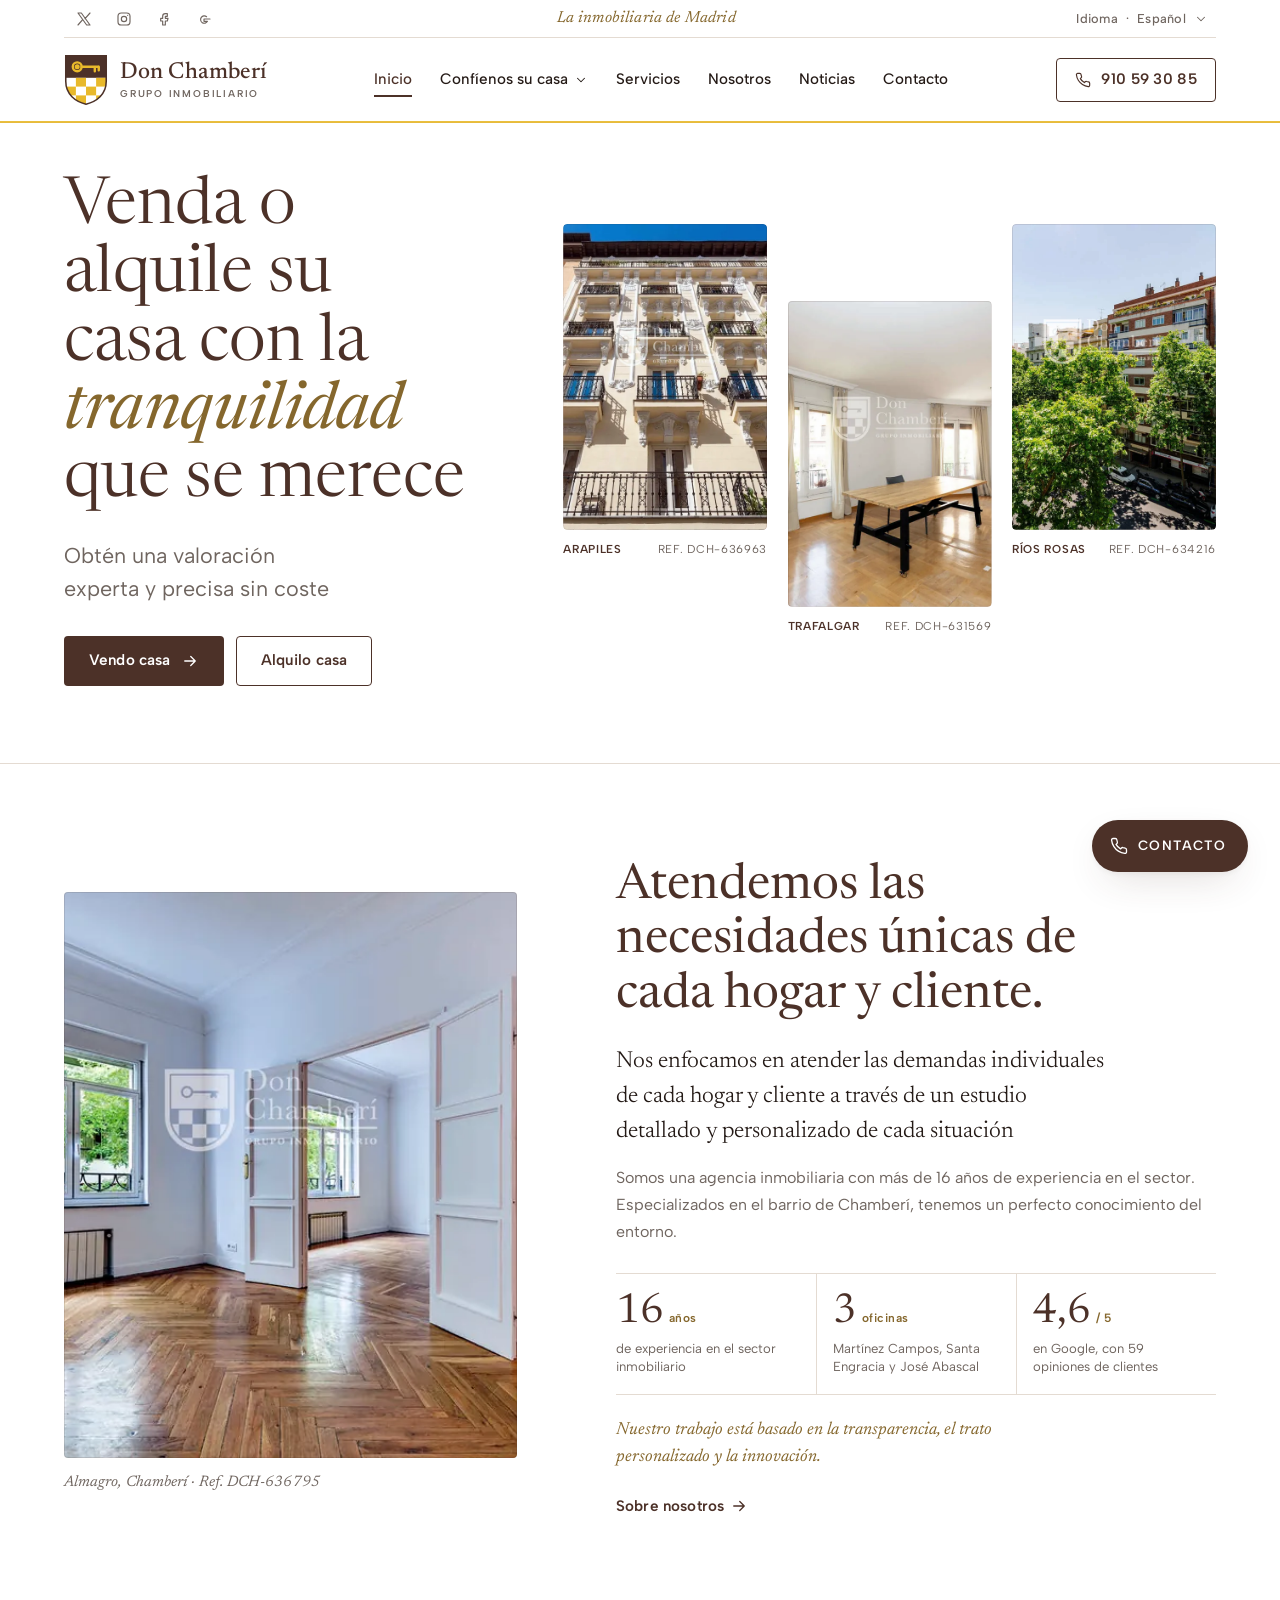
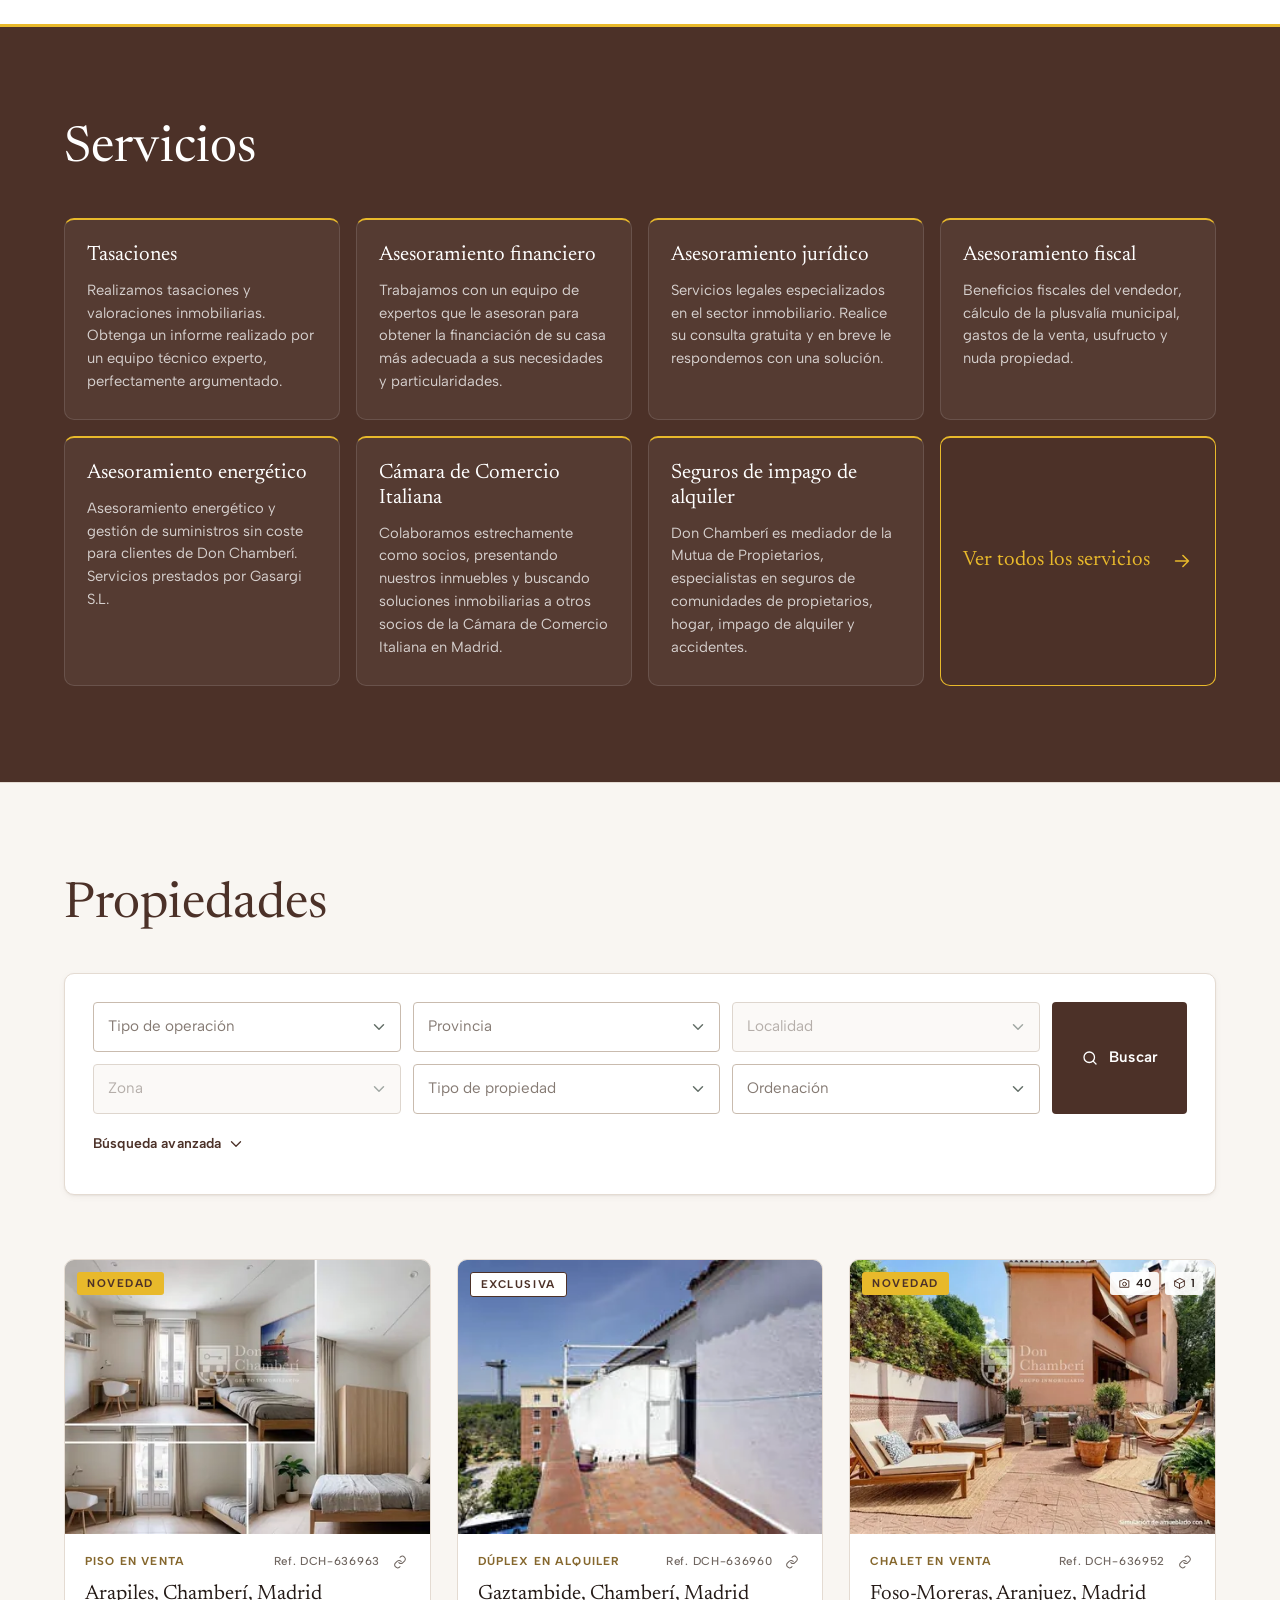
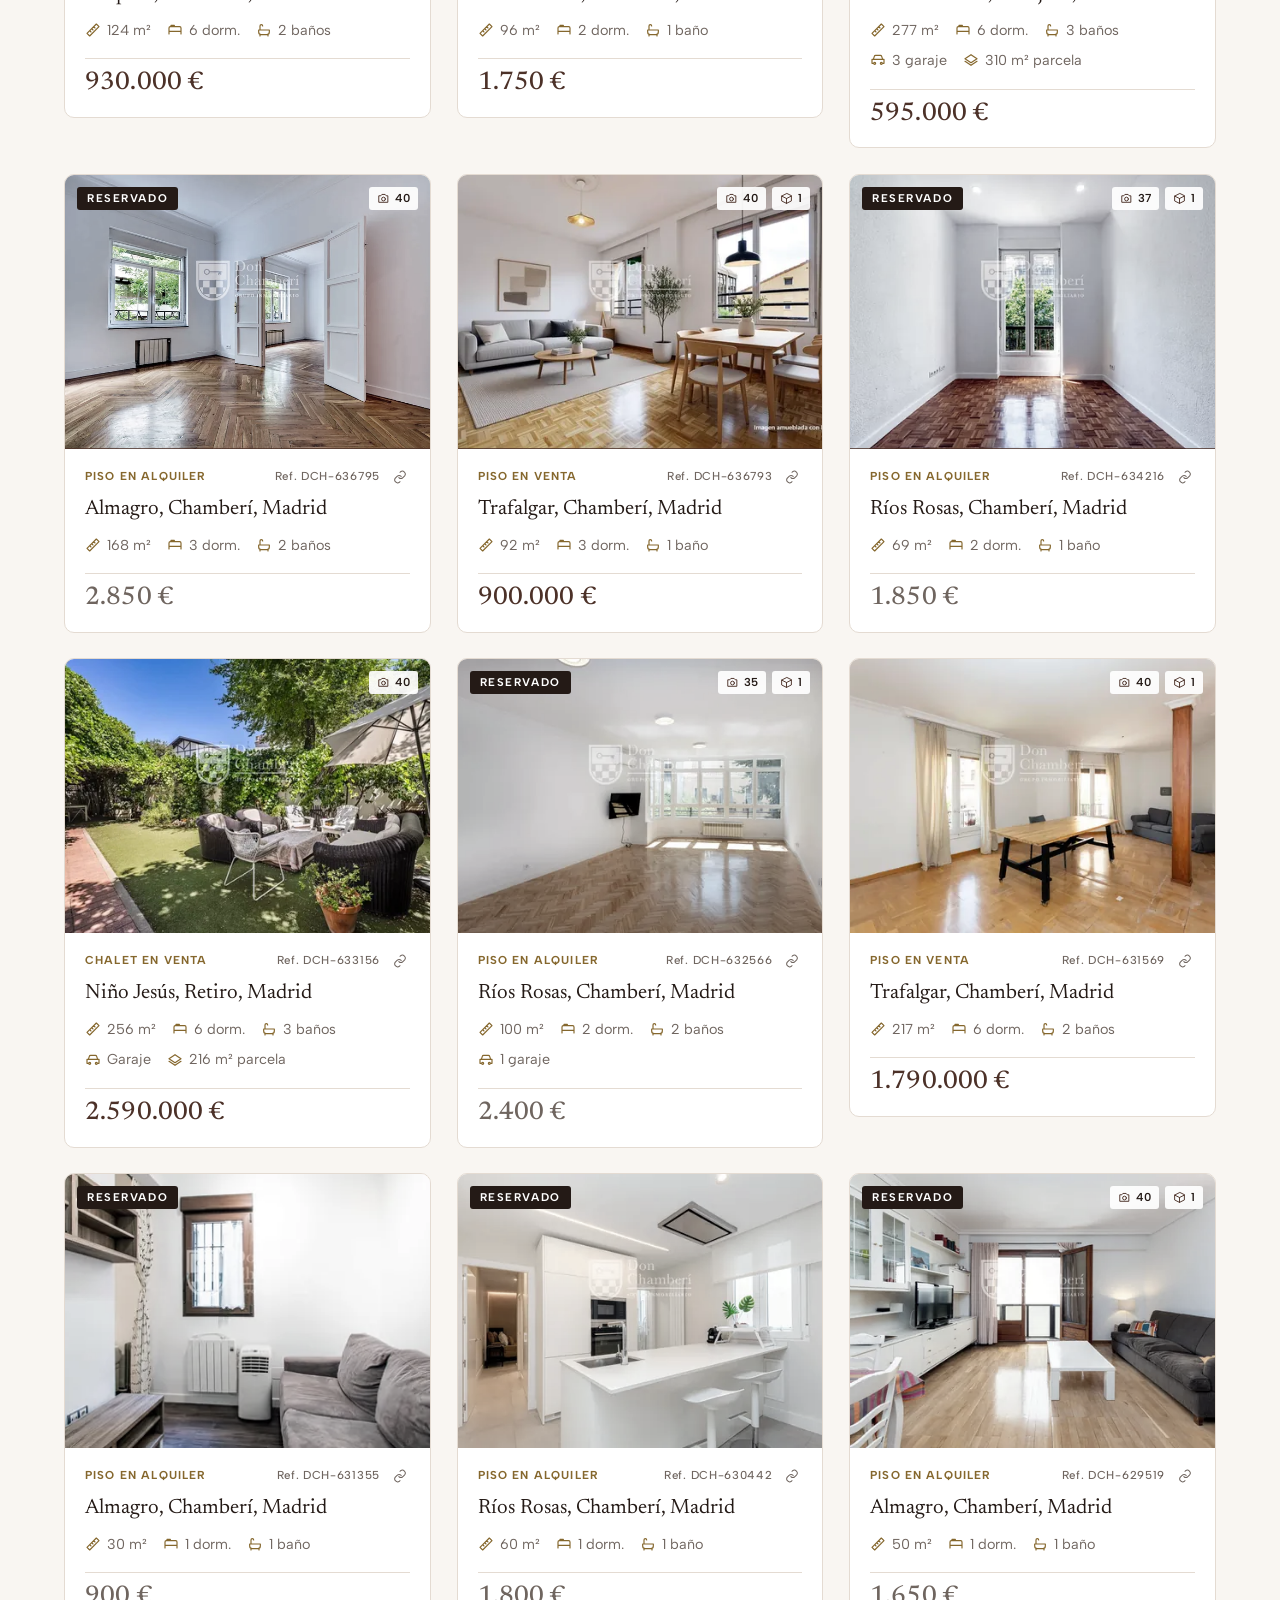
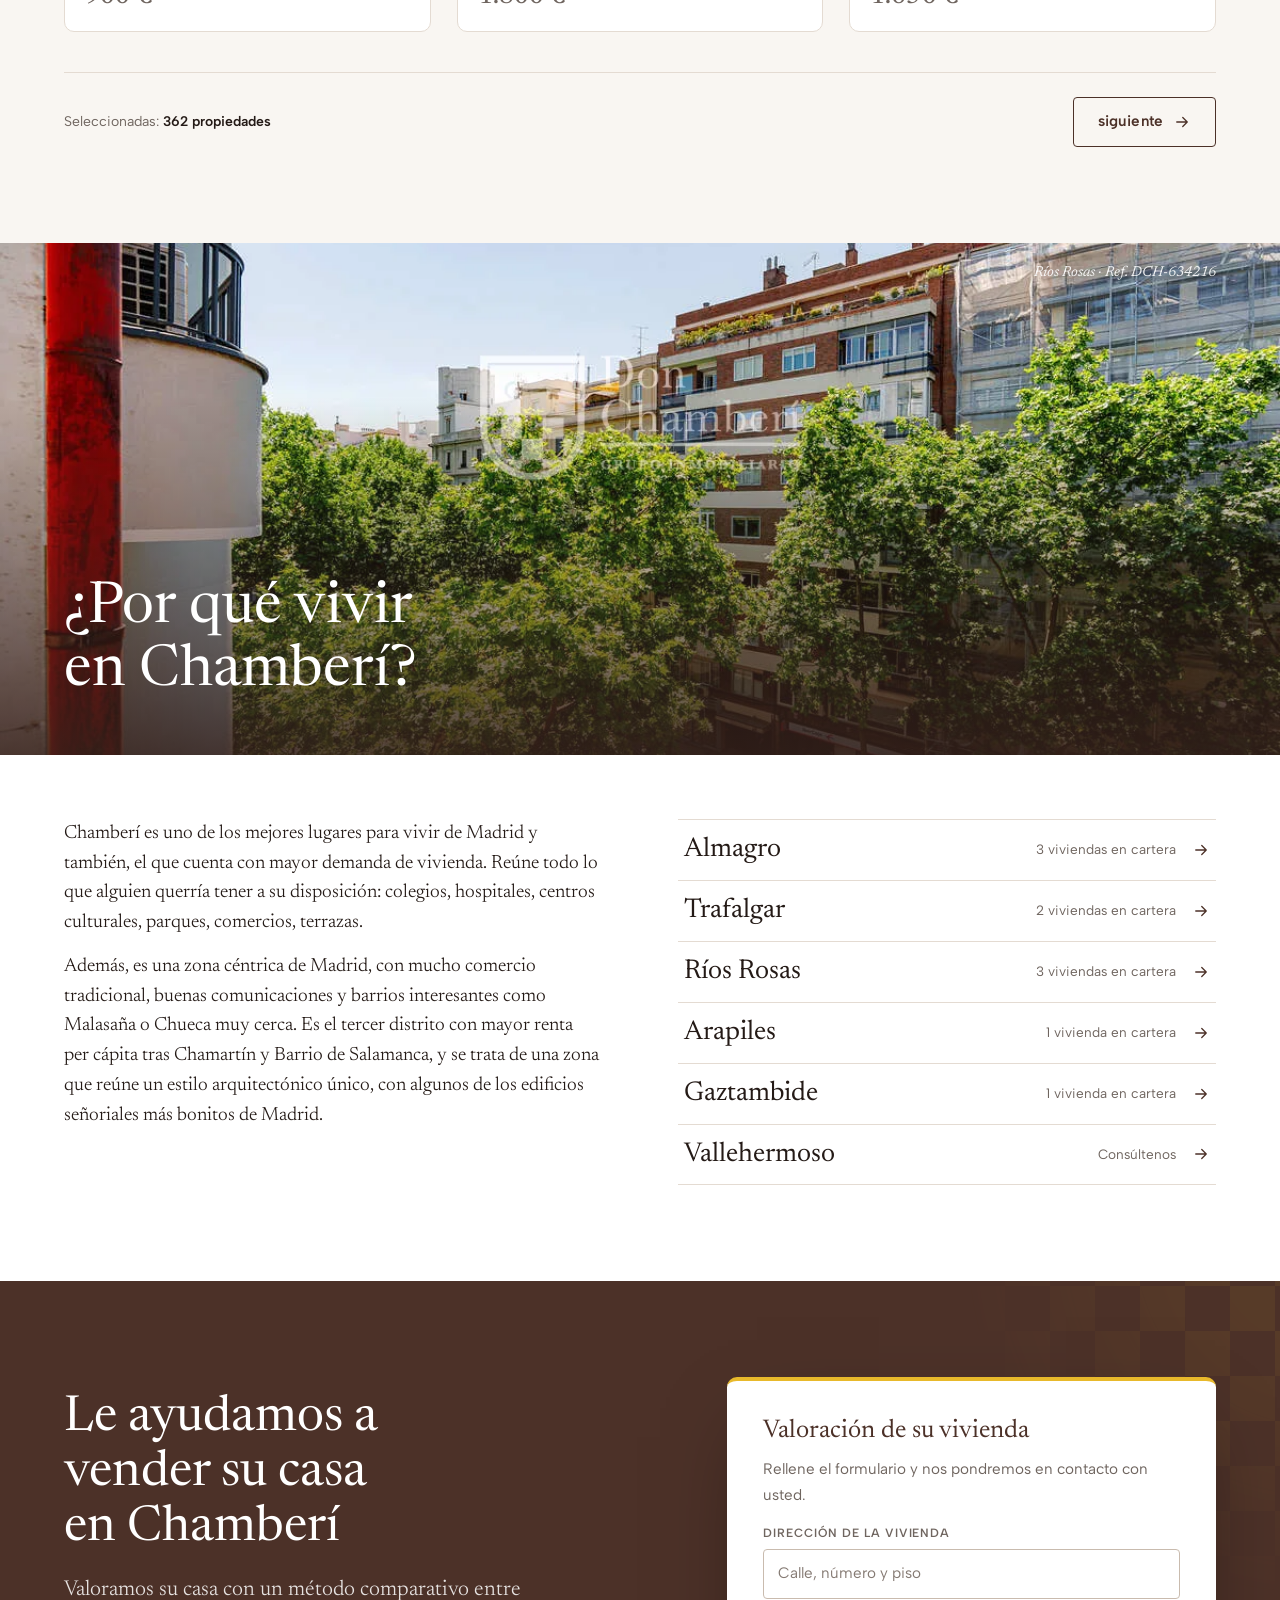
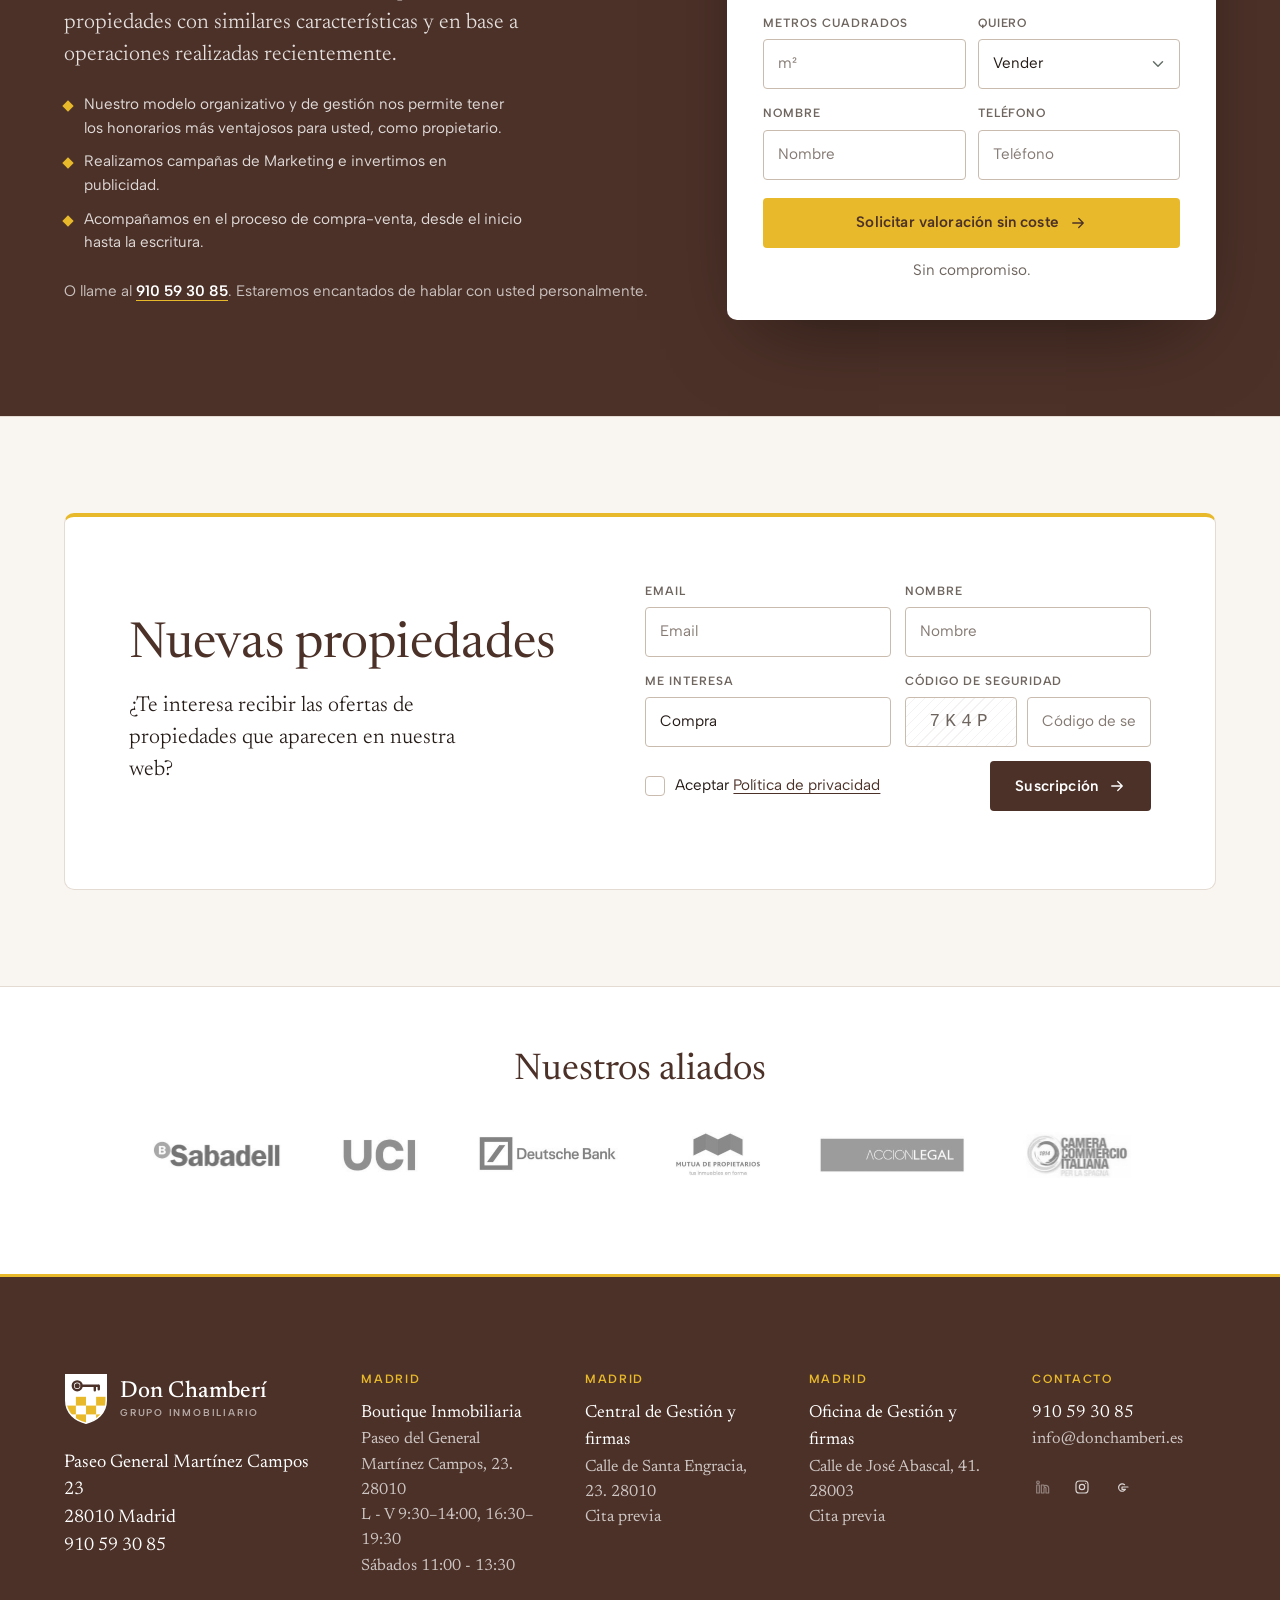
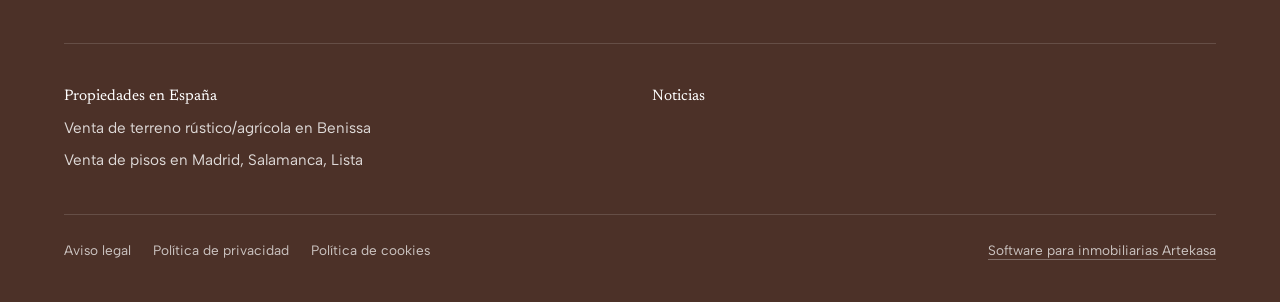
==== commit a8de9275: "design: "Atendemos" con la foto a la izquierda y el texto desplazado a la derecha Co-Authored-By: Cl" ====
--- a/prototype/index.html
+++ b/prototype/index.html
@@ -19,7 +19,7 @@
 <link rel="preload" href="assets/fonts/newsreader-italic.woff2" as="font" type="font/woff2" crossorigin>
 <link rel="preload" href="assets/fonts/albert-sans.woff2" as="font" type="font/woff2" crossorigin>
 <link rel="stylesheet" href="assets/css/global.css?v=8122e5d3">
-<link rel="stylesheet" href="assets/css/home.css?v=84f57f8e">
+<link rel="stylesheet" href="assets/css/home.css?v=46928a3e">
 <link rel="icon" href="data:image/svg+xml,%3Csvg xmlns='http://www.w3.org/2000/svg' viewBox='0 0 100 118'%3E%3Cpath d='M4 4h92v58c0 30-22 46-46 52C26 108 4 92 4 62Z' fill='%234C3128'/%3E%3Cg fill='%23E8B92B'%3E%3Crect x='27' y='54' width='23' height='20'/%3E%3Crect x='73' y='54' width='23' height='20'/%3E%3Crect x='50' y='74' width='23' height='20'/%3E%3Crect x='27' y='94' width='23' height='20'/%3E%3Crect x='73' y='94' width='23' height='20'/%3E%3Crect x='4' y='74' width='23' height='20'/%3E%3C/g%3E%3Cg fill='none' stroke='%23E8B92B' stroke-width='6' stroke-linecap='round'%3E%3Ccircle cx='30' cy='29' r='10'/%3E%3Cpath d='M40 29h38M70 29v10M79 29v8'/%3E%3C/g%3E%3C/svg%3E">
 </head>
 <body>
@@ -205,7 +205,13 @@
      y en el pie (tres oficinas). Foto de su ficha DCH-636795. -->
 <section class="intro" aria-labelledby="titulo-intro">
   <div class="env intro__grid">
-    <div class="intro__texto rv">
+    <figure class="intro__figura rv">
+      <div class="intro__marco">
+        <img src="assets/img/props/636795-1-1200.webp" srcset="assets/img/props/636795-1-480.webp 480w, assets/img/props/636795-1-800.webp 800w, assets/img/props/636795-1-1200.webp 1200w" sizes="(min-width:900px) 40vw, 100vw" width="1200" height="800" alt="Salón exterior con tarima y balcón en una vivienda de Almagro, Chamberí" loading="lazy">
+      </div>
+      <figcaption>Almagro, Chamberí · Ref. DCH-636795</figcaption>
+    </figure>
+    <div class="intro__texto rv" style="--i:1">
       <h2 id="titulo-intro">Atendemos las necesidades únicas de cada hogar y cliente.</h2>
       <p class="intro__lead">Nos enfocamos en atender las demandas individuales de cada hogar y cliente a través de un estudio detallado y personalizado de cada situación</p>
       <p class="intro__p">Somos una agencia inmobiliaria con más de 16 años de experiencia en el sector. Especializados en el barrio de Chamberí, tenemos un perfecto conocimiento del entorno.</p>
@@ -217,12 +223,6 @@
       <p class="intro__valores">Nuestro trabajo está basado en la transparencia, el trato personalizado y la innovación.</p>
       <a class="btn btn--texto intro__cta" href="https://www.inmobiliariadonchamberi.madrid/es/cms/inmobiliaria_chamberi_madrid/">Sobre nosotros <svg class="ic ic--flecha"><use href="#i-flecha"/></svg></a>
     </div>
-    <figure class="intro__figura rv" style="--i:1">
-      <div class="intro__marco">
-        <img src="assets/img/props/636795-1-1200.webp" srcset="assets/img/props/636795-1-480.webp 480w, assets/img/props/636795-1-800.webp 800w, assets/img/props/636795-1-1200.webp 1200w" sizes="(min-width:900px) 40vw, 100vw" width="1200" height="800" alt="Salón exterior con tarima y balcón en una vivienda de Almagro, Chamberí" loading="lazy">
-      </div>
-      <figcaption>Almagro, Chamberí · Ref. DCH-636795</figcaption>
-    </figure>
   </div>
 </section>
 
--- a/prototype/assets/css/home.css
+++ b/prototype/assets/css/home.css
@@ -61,7 +61,9 @@
    Alineado con el resto de bloques: texto a la izquierda y su foto de Almagro a la derecha. */
 .intro{padding:var(--s6) 0;border-top:1px solid var(--linea)}
 .intro__grid{display:grid;gap:var(--s5);align-items:center}
-@media (min-width:900px){.intro__grid{grid-template-columns:minmax(0,7fr) minmax(0,5fr);gap:clamp(36px,6vw,96px)}}
+@media (min-width:900px){.intro__grid{grid-template-columns:minmax(0,5fr) minmax(0,7fr);gap:clamp(36px,5vw,80px)}}
+/* El texto, desplazado hacia el borde derecho del contenedor: no pegado a la foto */
+@media (min-width:900px){.intro__texto{max-width:600px;margin-left:auto}}
 .intro__texto h2{max-width:16ch;text-wrap:balance}
 .intro__lead{margin-top:22px;font-family:var(--serif);font-size:clamp(1.15rem,1rem + .7vw,1.45rem);line-height:1.5;color:var(--tinta);font-weight:350;max-width:38ch;text-wrap:pretty}
 .intro__p{margin-top:14px;font-size:1rem;line-height:1.7;color:var(--gris);max-width:60ch}
